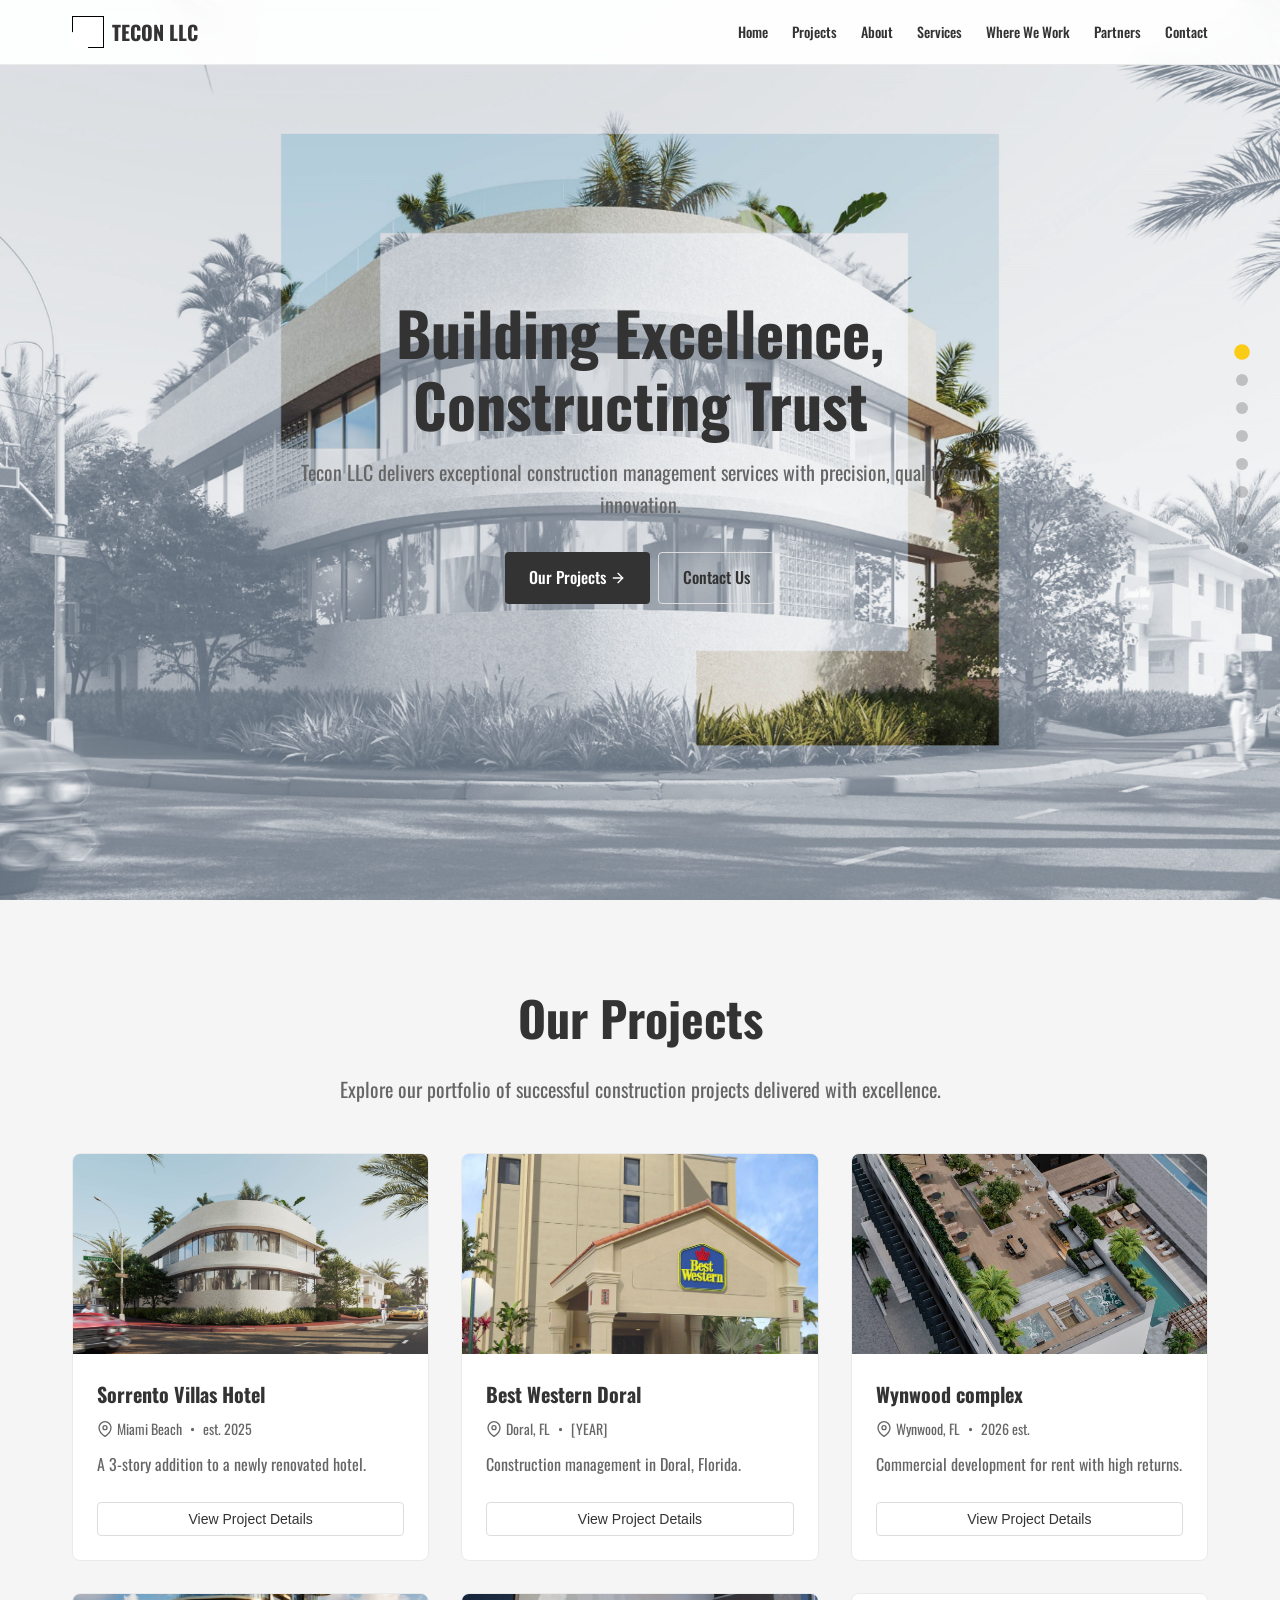
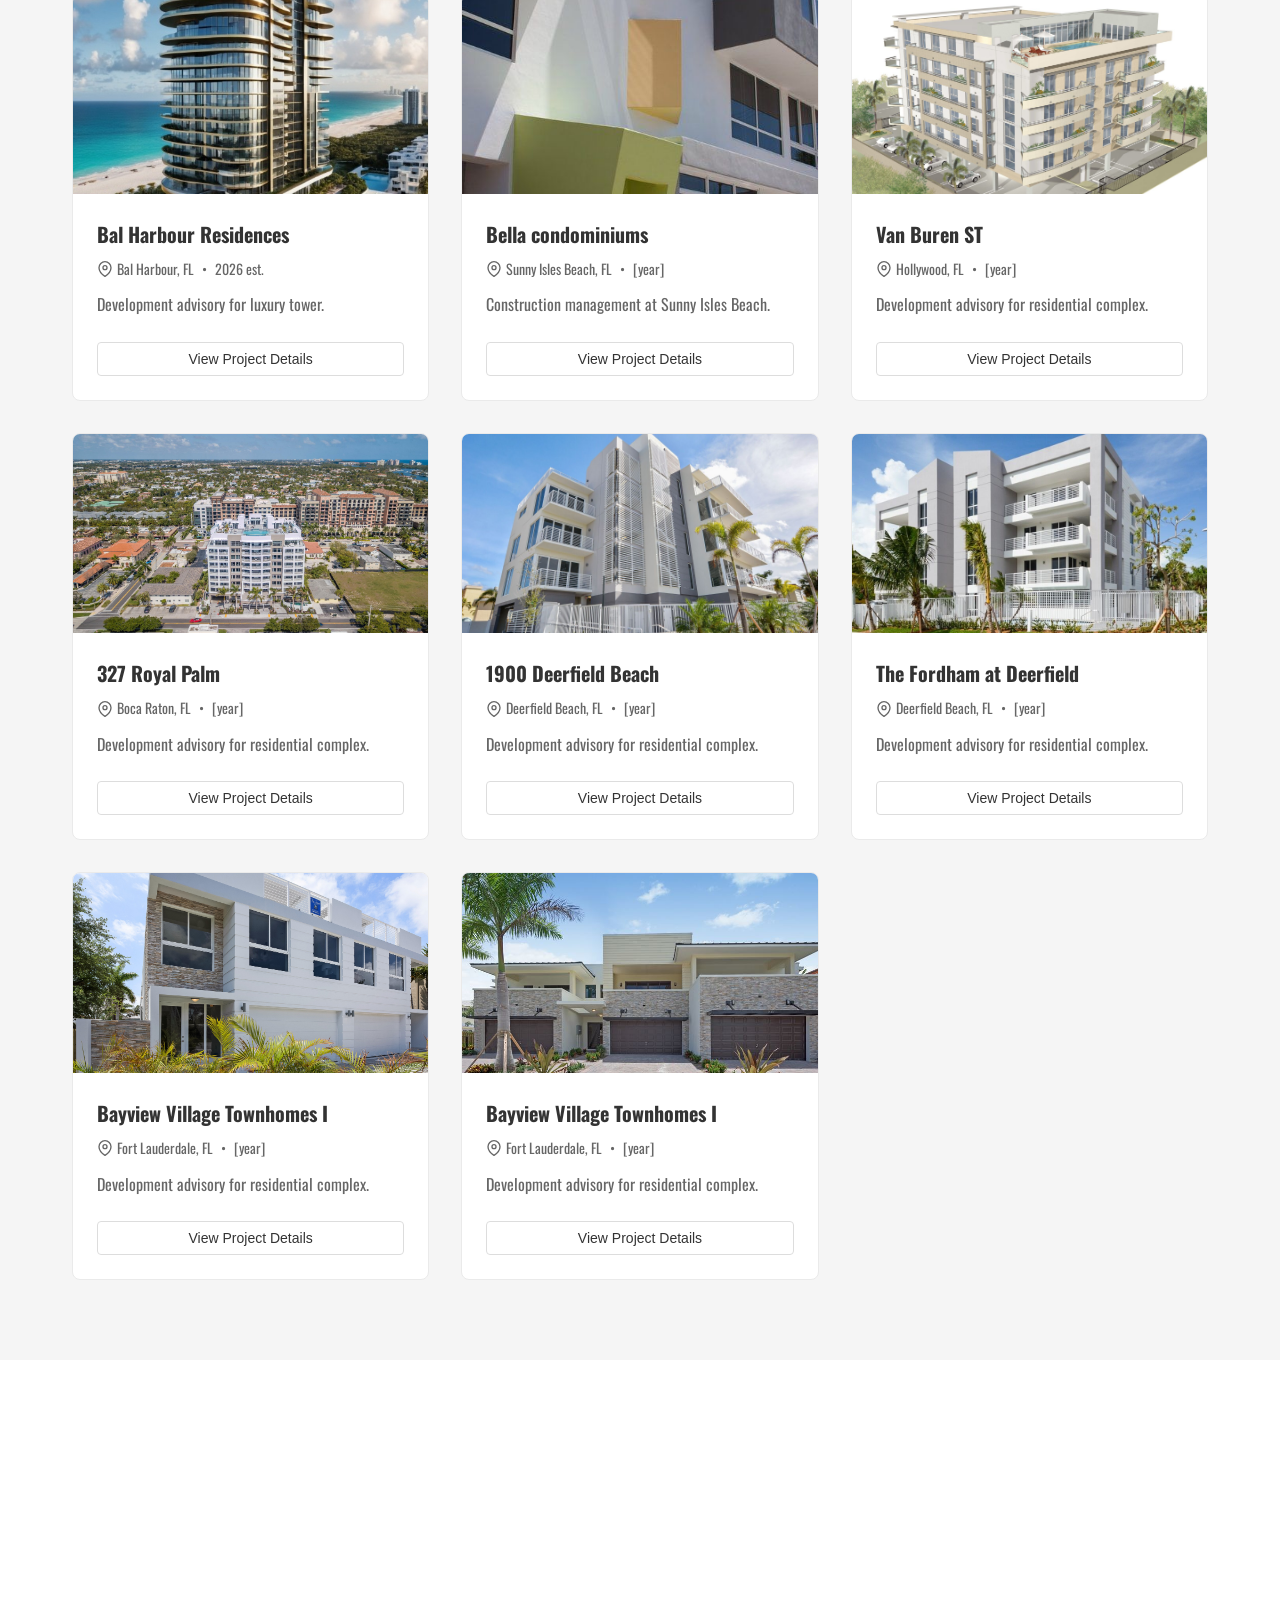
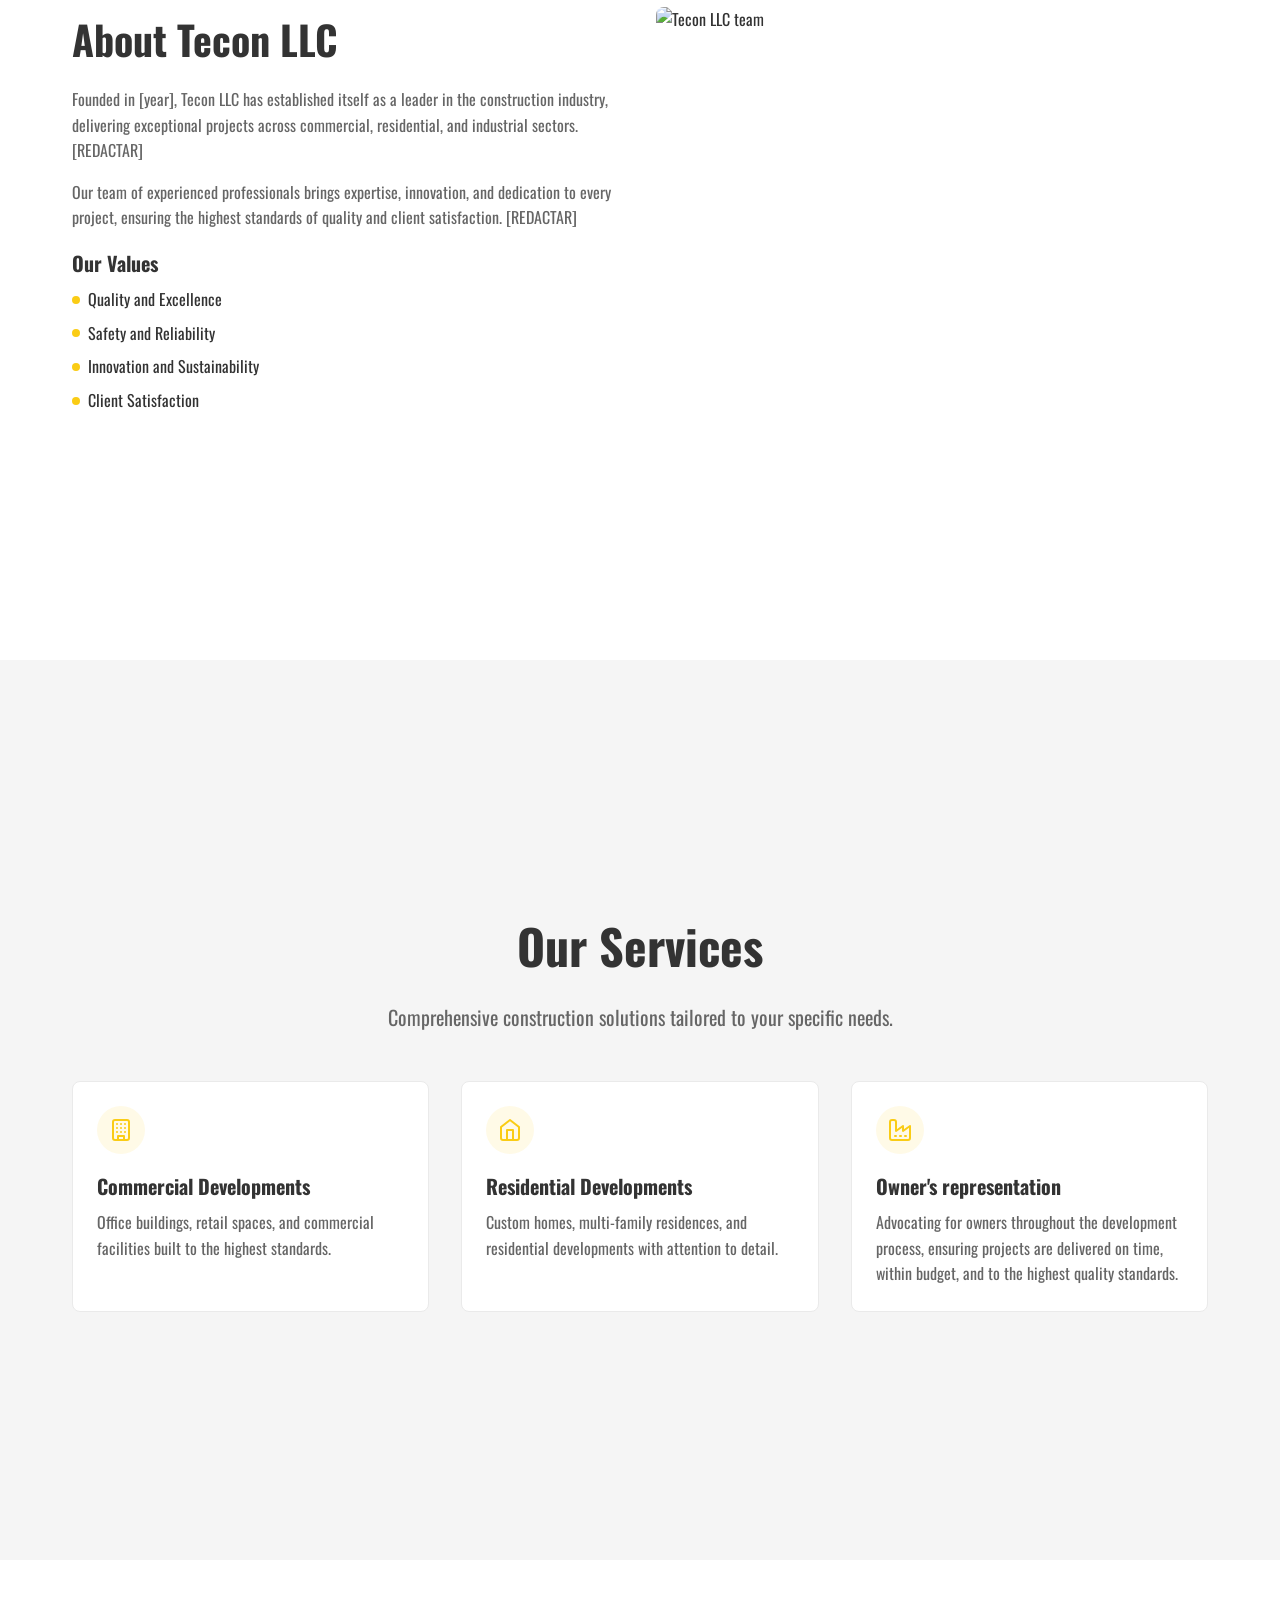
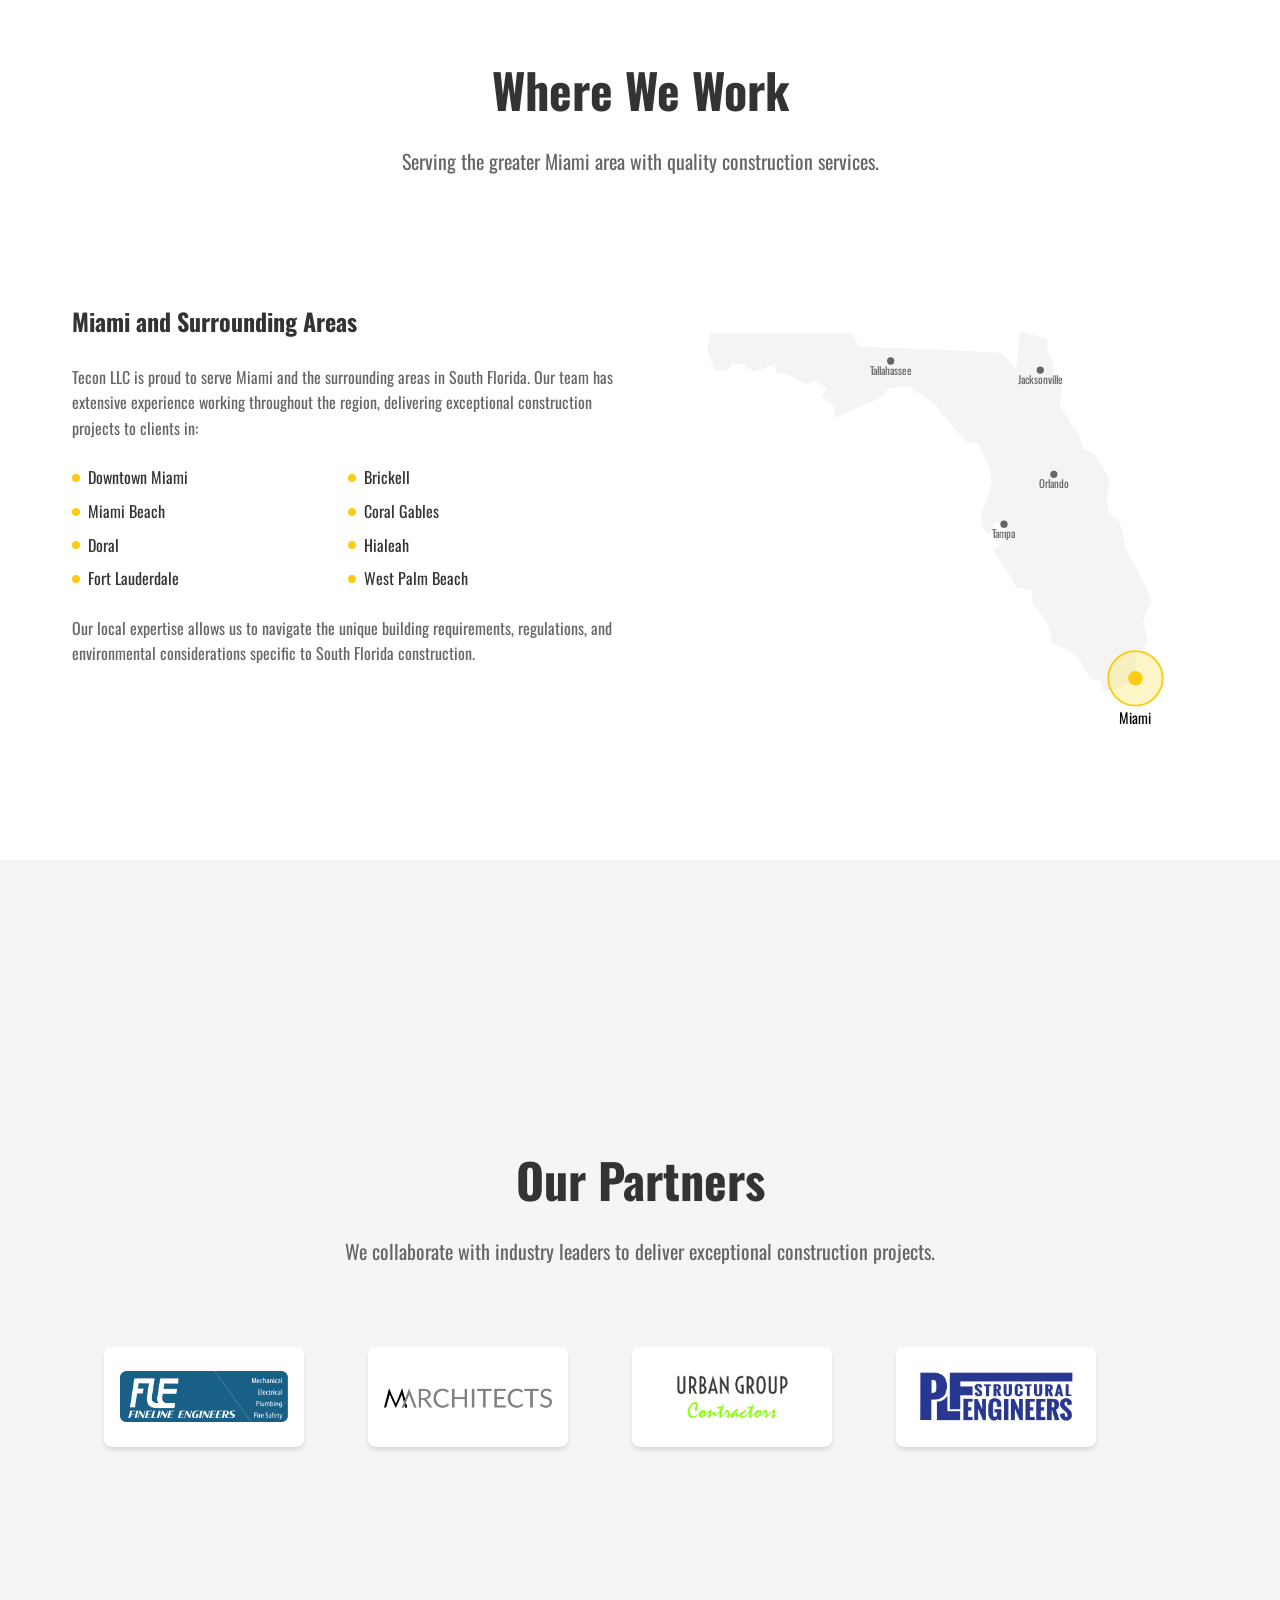
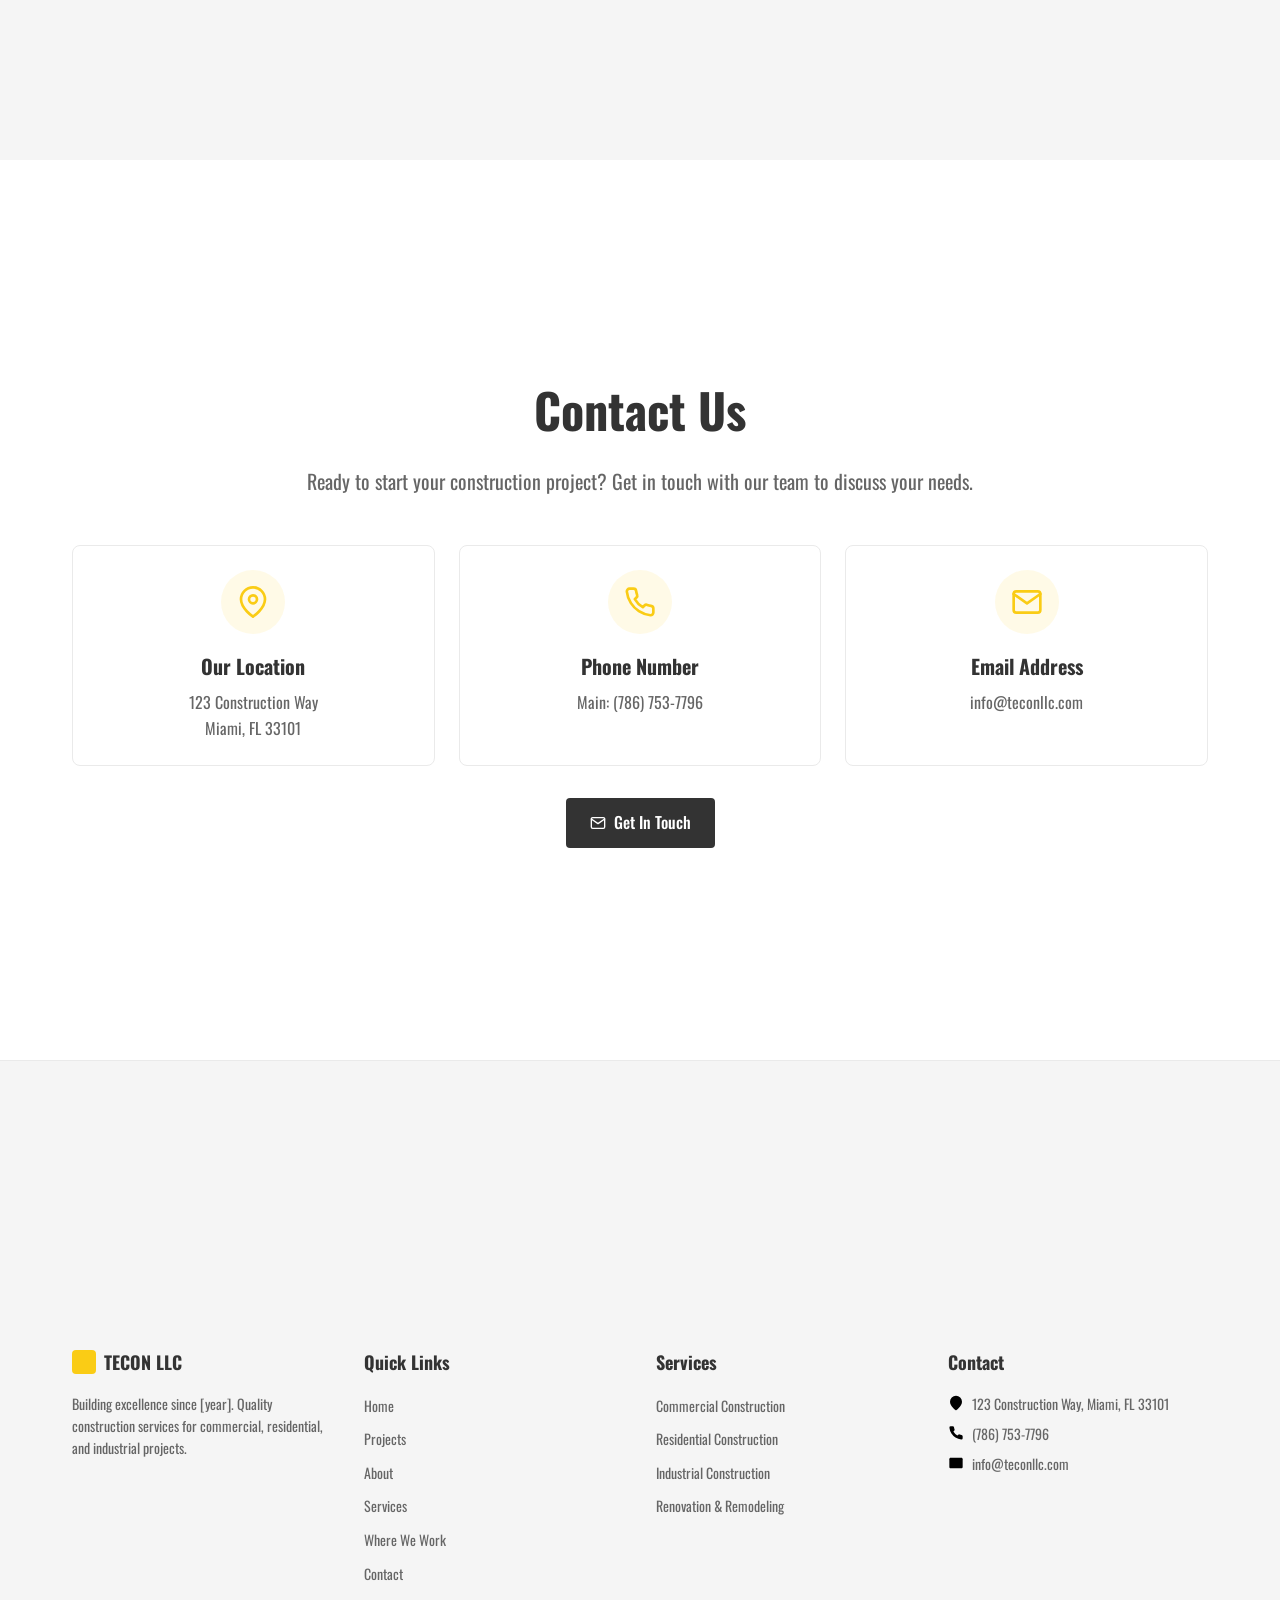
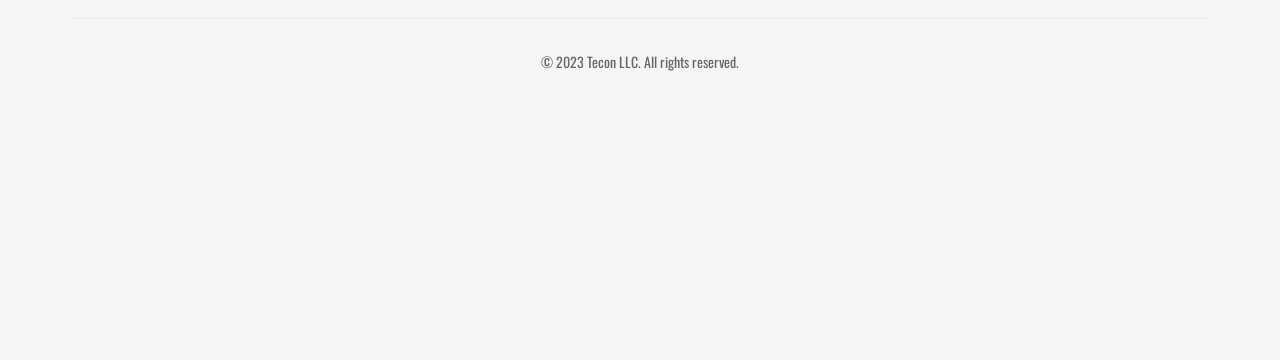
==== index.html @ 1e100690 "Add files via upload" ====
<!DOCTYPE html>
<html lang="en">
<head>
  <meta charset="UTF-8">
  <meta name="viewport" content="width=device-width, initial-scale=1.0">
  <title>Tecon LLC - Construction Services</title>
  <link rel="stylesheet" href="styles.css">
  <link rel="preconnect" href="https://fonts.googleapis.com">
  <link rel="preconnect" href="https://fonts.gstatic.com" crossorigin>
  <link href="https://fonts.googleapis.com/css2?family=Oswald:wght@200..700&display=swap" rel="stylesheet">
</head>
<body>
  <!-- Slideshow Modal -->
  <div id="slideshow-modal" class="modal">
    <div class="modal-content">
      <span class="close-modal">&times;</span>
      <div class="slideshow-container">
        <div class="slideshow-slides">
          <!-- Slides will be inserted here dynamically -->
        </div>
        <button class="slideshow-prev">&#10094;</button>
        <button class="slideshow-next">&#10095;</button>
      </div>
      <div class="slideshow-caption"></div>
      <div class="slideshow-dots">
        <!-- Dots will be inserted here dynamically -->
      </div>
    </div>
  </div>

  <!-- Navigation Dots -->
  <div class="nav-dots">
    <a href="#hero" class="nav-dot active"></a>
    <a href="#projects" class="nav-dot"></a>
    <a href="#about" class="nav-dot"></a>
    <a href="#services" class="nav-dot"></a>
    <a href="#where-we-work" class="nav-dot"></a>
    <a href="#partners" class="nav-dot"></a>
    <a href="#contact" class="nav-dot"></a>
    <a href="#footer" class="nav-dot"></a>
  </div>

  <!-- Header -->
  <header>
    <div class="container">
      <div class="header-content">
        <a href="#" class="logo">
          <div class="logo-square"></div>
          <span class="logo-text">TECON LLC</span>
        </a>
        <nav>
          <a href="#hero">Home</a>
          <a href="#projects">Projects</a>
          <a href="#about">About</a>
          <a href="#services">Services</a>
          <a href="#where-we-work">Where We Work</a>
          <a href="#partners">Partners</a>
          <a href="#contact">Contact</a>
        </nav>
        <button class="button button-primary" style="display: none;">Get a Quote</button>
        <!--<button class="mobile-menu-button">
          <svg class="icon" viewBox="0 0 24 24">
            <line x1="4" x2="20" y1="12" y2="12"></line>
            <line x1="4" x2="20" y1="6" y2="6"></line>
            <line x1="4" x2="20" y1="18" y2="18"></line>
          </svg>
        </button>-->
      </div>
    </div>
  </header>

  <main>
    <!-- Hero Section -->
    <section id="hero" class="hero">
      <div class="hero-bg"></div>
      <div class="container">
        <div class="hero-content">
          <h1>Building Excellence, <br class="hidden-mobile">Constructing Trust</h1>
          <p>Tecon LLC delivers exceptional construction management services with precision, quality, and innovation.</p>
          <div class="hero-buttons">
            <a href="#projects" class="button button-primary button-lg">
              Our Projects
              <svg class="icon icon-sm" viewBox="0 0 24 24" style="margin-left: 0.25rem;">
                <line x1="5" y1="12" x2="19" y2="12"></line>
                <polyline points="12 5 19 12 12 19"></polyline>
              </svg>
            </a>
            <a href="#contact" class="button button-outline button-lg">Contact Us</a>
          </div>
        </div>
      </div>
      <!--<div class="scroll-indicator">
        <span class="scroll-indicator-text">Scroll Down</span>
        <svg class="scroll-indicator-arrow" viewBox="0 0 24 24">
          <line x1="12" y1="5" x2="12" y2="19"></line>
          <polyline points="19 12 12 19 5 12"></polyline>
        </svg>
      </div>-->
    </section>

    <!-- Projects Section -->
    <section id="projects" class="bg-muted">
      <div class="container">
        <h2 class="section-title">Our Projects</h2>
        <p class="section-description">Explore our portfolio of successful construction projects delivered with excellence.</p>
        
        <div class="projects-grid">
          <!-- Project 1 -->
          <div class="project-card" data-project="sorrento">
            <div class="project-image">
              <img src="img/sorrento1.jpg" alt="Sorrento Villas Hotel">
            </div>
            <div class="project-content">
              <h3 class="project-title">Sorrento Villas Hotel</h3>
              <div class="project-meta">
                <svg class="icon icon-sm" viewBox="0 0 24 24">
                  <path d="M21 10c0 7-9 13-9 13s-9-6-9-13a9 9 0 0 1 18 0z"></path>
                  <circle cx="12" cy="10" r="3"></circle>
                </svg>
                <span>Miami Beach</span>
                <span style="margin: 0 0.5rem;">•</span>
                <span>est. 2025</span>
              </div>
              <p class="project-description">A 3-story addition to a newly renovated hotel.</p>
            </div>
            <div class="project-footer">
              <button class="button button-outline view-project" style="width: 100%;">View Project Details</button>
            </div>
          </div>

          <!-- Project 2 -->
          <div class="project-card" data-project="bestwestern">
            <div class="project-image">
              <img src="img/bestwestern1.jpg" alt="Best Western Doral">
            </div>
            <div class="project-content">
              <h3 class="project-title">Best Western Doral</h3>
              <div class="project-meta">
                <svg class="icon icon-sm" viewBox="0 0 24 24">
                  <path d="M21 10c0 7-9 13-9 13s-9-6-9-13a9 9 0 0 1 18 0z"></path>
                  <circle cx="12" cy="10" r="3"></circle>
                </svg>
                <span>Doral, FL</span>
                <span style="margin: 0 0.5rem;">•</span>
                <span>[YEAR]</span>
              </div>
              <p class="project-description">Construction management in Doral, Florida.</p>
            </div>
            <div class="project-footer">
              <button class="button button-outline view-project" style="width: 100%;">View Project Details</button>
            </div>
          </div>

          <!-- Project 3 -->
          <div class="project-card" data-project="wynwood">
            <div class="project-image">
              <img src="img/wynwood1.jpg" alt="Hospital Expansion">
            </div>
            <div class="project-content">
              <h3 class="project-title">Wynwood complex</h3>
              <div class="project-meta">
                <svg class="icon icon-sm" viewBox="0 0 24 24">
                  <path d="M21 10c0 7-9 13-9 13s-9-6-9-13a9 9 0 0 1 18 0z"></path>
                  <circle cx="12" cy="10" r="3"></circle>
                </svg>
                <span>Wynwood, FL</span>
                <span style="margin: 0 0.5rem;">•</span>
                <span>2026 est.</span>
              </div>
              <p class="project-description">Commercial development for rent with high returns.</p>
            </div>
            <div class="project-footer">
              <button class="button button-outline view-project" style="width: 100%;">View Project Details</button>
            </div>
          </div>

          <!-- Project 4 -->
          <div class="project-card" data-project="balharbour">
            <div class="project-image">
              <img src="img/balharbour1.jpg" alt="Bal Harbour">
            </div>
            <div class="project-content">
              <h3 class="project-title">Bal Harbour Residences</h3>
              <div class="project-meta">
                <svg class="icon icon-sm" viewBox="0 0 24 24">
                  <path d="M21 10c0 7-9 13-9 13s-9-6-9-13a9 9 0 0 1 18 0z"></path>
                  <circle cx="12" cy="10" r="3"></circle>
                </svg>
                <span>Bal Harbour, FL</span>
                <span style="margin: 0 0.5rem;">•</span>
                <span>2026 est.</span>
              </div>
              <p class="project-description">Development advisory for luxury tower.</p>
            </div>
            <div class="project-footer">
              <button class="button button-outline view-project" style="width: 100%;">View Project Details</button>
            </div>
          </div>

          <!-- Project 5 -->
          <div class="project-card" data-project="bella">
            <div class="project-image">
              <img src="img/bella1.jpg" alt="Bella condominiums">
            </div>
            <div class="project-content">
              <h3 class="project-title">Bella condominiums</h3>
              <div class="project-meta">
                <svg class="icon icon-sm" viewBox="0 0 24 24">
                  <path d="M21 10c0 7-9 13-9 13s-9-6-9-13a9 9 0 0 1 18 0z"></path>
                  <circle cx="12" cy="10" r="3"></circle>
                </svg>
                <span> Sunny Isles Beach, FL </span>
                <span style="margin: 0 0.5rem;">•</span>
                <span>[year]</span>
              </div>
              <p class="project-description">Construction management at Sunny Isles Beach.</p>
            </div>
            <div class="project-footer">
              <button class="button button-outline view-project" style="width: 100%;">View Project Details</button>
            </div>
          </div>          

          <!-- Project 6 -->
          <div class="project-card" data-project="vanburen">
            <div class="project-image">
              <img src="img/vanburen1.jpg" alt="Van ">
            </div>
            <div class="project-content">
              <h3 class="project-title">Van Buren ST</h3>
              <div class="project-meta">
                <svg class="icon icon-sm" viewBox="0 0 24 24">
                  <path d="M21 10c0 7-9 13-9 13s-9-6-9-13a9 9 0 0 1 18 0z"></path>
                  <circle cx="12" cy="10" r="3"></circle>
                </svg>
                <span>Hollywood, FL</span>
                <span style="margin: 0 0.5rem;">•</span>
                <span>[year]</span>
              </div>
              <p class="project-description">Development advisory for residential complex.</p>
            </div>
            <div class="project-footer">
              <button class="button button-outline view-project" style="width: 100%;">View Project Details</button>
            </div>
          </div>
         
          <!-- Project 7 -->
          <div class="project-card" data-project="royalpalm">
            <div class="project-image">
              <img src="img/royalpalm1.jpg" alt="327 Royal Palm ">
            </div>
            <div class="project-content">
              <h3 class="project-title">327 Royal Palm</h3>
              <div class="project-meta">
                <svg class="icon icon-sm" viewBox="0 0 24 24">
                  <path d="M21 10c0 7-9 13-9 13s-9-6-9-13a9 9 0 0 1 18 0z"></path>
                  <circle cx="12" cy="10" r="3"></circle>
                </svg>
                <span>Boca Raton, FL</span>
                <span style="margin: 0 0.5rem;">•</span>
                <span>[year]</span>
              </div>
              <p class="project-description">Development advisory for residential complex.</p>
            </div>
            <div class="project-footer">
              <button class="button button-outline view-project" style="width: 100%;">View Project Details</button>
            </div>
          </div>

          <!-- Project 8 -->
          <div class="project-card" data-project="deerfield">
            <div class="project-image">
              <img src="img/deerfield1.jpg" alt="Van ">
            </div>
            <div class="project-content">
              <h3 class="project-title">1900 Deerfield Beach</h3>
              <div class="project-meta">
                <svg class="icon icon-sm" viewBox="0 0 24 24">
                  <path d="M21 10c0 7-9 13-9 13s-9-6-9-13a9 9 0 0 1 18 0z"></path>
                  <circle cx="12" cy="10" r="3"></circle>
                </svg>
                <span>Deerfield Beach, FL</span>
                <span style="margin: 0 0.5rem;">•</span>
                <span>[year]</span>
              </div>
              <p class="project-description">Development advisory for residential complex.</p>
            </div>
            <div class="project-footer">
              <button class="button button-outline view-project" style="width: 100%;">View Project Details</button>
            </div>
          </div>

          <!-- Project 9 -->
          <div class="project-card" data-project="fordham">
            <div class="project-image">
              <img src="img/fordham1.jpg" alt="Van ">
            </div>
            <div class="project-content">
              <h3 class="project-title">The Fordham at Deerfield</h3>
              <div class="project-meta">
                <svg class="icon icon-sm" viewBox="0 0 24 24">
                  <path d="M21 10c0 7-9 13-9 13s-9-6-9-13a9 9 0 0 1 18 0z"></path>
                  <circle cx="12" cy="10" r="3"></circle>
                </svg>
                <span>Deerfield Beach, FL</span>
                <span style="margin: 0 0.5rem;">•</span>
                <span>[year]</span>
              </div>
              <p class="project-description">Development advisory for residential complex.</p>
            </div>
            <div class="project-footer">
              <button class="button button-outline view-project" style="width: 100%;">View Project Details</button>
            </div>
          </div>

          <!-- Project 10 -->
          <div class="project-card" data-project="townhousei">
            <div class="project-image">
              <img src="img/townhousei1.jpg" alt="Van ">
            </div>
            <div class="project-content">
              <h3 class="project-title">Bayview Village Townhomes I</h3>
              <div class="project-meta">
                <svg class="icon icon-sm" viewBox="0 0 24 24">
                  <path d="M21 10c0 7-9 13-9 13s-9-6-9-13a9 9 0 0 1 18 0z"></path>
                  <circle cx="12" cy="10" r="3"></circle>
                </svg>
                <span>Fort Lauderdale, FL</span>
                <span style="margin: 0 0.5rem;">•</span>
                <span>[year]</span>
              </div>
              <p class="project-description">Development advisory for residential complex.</p>
            </div>
            <div class="project-footer">
              <button class="button button-outline view-project" style="width: 100%;">View Project Details</button>
            </div>
          </div>

          <!-- Project 11 -->
          <div class="project-card" data-project="townhouseii">
            <div class="project-image">
              <img src="img/townhouseii1.jpg" alt="Van ">
            </div>
            <div class="project-content">
              <h3 class="project-title">Bayview Village Townhomes I</h3>
              <div class="project-meta">
                <svg class="icon icon-sm" viewBox="0 0 24 24">
                  <path d="M21 10c0 7-9 13-9 13s-9-6-9-13a9 9 0 0 1 18 0z"></path>
                  <circle cx="12" cy="10" r="3"></circle>
                </svg>
                <span>Fort Lauderdale, FL</span>
                <span style="margin: 0 0.5rem;">•</span>
                <span>[year]</span>
              </div>
              <p class="project-description">Development advisory for residential complex.</p>
            </div>
            <div class="project-footer">
              <button class="button button-outline view-project" style="width: 100%;">View Project Details</button>
            </div>
          </div>
          <!--projects end-->
        </div>
      </div>
      <!--<div class="scroll-indicator">
        <svg class="scroll-indicator-arrow" viewBox="0 0 24 24">
          <line x1="12" y1="5" x2="12" y2="19"></line>
          <polyline points="19 12 12 19 5 12"></polyline>
        </svg>
      </div>-->
    </section>

    <!-- About Section -->
    <section id="about">
      <div class="container">
        <div class="about-grid">
          <div class="about-content">
            <h2 class="about-title">About Tecon LLC</h2>
            <p class="about-text">
              Founded in [year], Tecon LLC has established itself as a leader in the construction industry, delivering
              exceptional projects across commercial, residential, and industrial sectors. [REDACTAR]
            </p>
            <p class="about-text">
              Our team of experienced professionals brings expertise, innovation, and dedication to every project,
              ensuring the highest standards of quality and client satisfaction. [REDACTAR]
            </p>
            <div>
              <h3 class="values-title">Our Values</h3>
              <ul class="values-list">
                <li class="value-item">
                  <div class="value-dot"></div>
                  <span>Quality and Excellence</span>
                </li>
                <li class="value-item">
                  <div class="value-dot"></div>
                  <span>Safety and Reliability</span>
                </li>
                <li class="value-item">
                  <div class="value-dot"></div>
                  <span>Innovation and Sustainability</span>
                </li>
                <li class="value-item">
                  <div class="value-dot"></div>
                  <span>Client Satisfaction</span>
                </li>
              </ul>
            </div>
            <!--<div>
              <a href="#about" class="button button-outline">Learn More About Us</a>
            </div>-->
          </div>
          <div class="about-image">
            <img src="IMG/logo.svg" alt="Tecon LLC team">
          </div>
        </div>
      </div>
      <!--<div class="scroll-indicator">
        <svg class="scroll-indicator-arrow" viewBox="0 0 24 24">
          <line x1="12" y1="5" x2="12" y2="19"></line>
          <polyline points="19 12 12 19 5 12"></polyline>
        </svg>
      </div>-->
    </section>

    <!-- Services Section -->
    <section id="services" class="bg-muted">
      <div class="container">
        <h2 class="section-title">Our Services</h2>
        <p class="section-description">Comprehensive construction solutions tailored to your specific needs.</p>
        
        <div class="services-grid">
          <!-- Service 1 -->
          <div class="service-card">
            <div class="service-icon">
              <svg class="icon" viewBox="0 0 24 24">
                <rect width="16" height="20" x="4" y="2" rx="2" ry="2"></rect>
                <path d="M9 22v-4h6v4"></path>
                <path d="M8 6h.01"></path>
                <path d="M16 6h.01"></path>
                <path d="M12 6h.01"></path>
                <path d="M12 10h.01"></path>
                <path d="M12 14h.01"></path>
                <path d="M16 10h.01"></path>
                <path d="M16 14h.01"></path>
                <path d="M8 10h.01"></path>
                <path d="M8 14h.01"></path>
              </svg>
            </div>
            <h3 class="service-title">Commercial Developments</h3>
            <p class="service-description">Office buildings, retail spaces, and commercial facilities built to the highest standards.</p>
          </div>

          <!-- Service 2 -->
          <div class="service-card">
            <div class="service-icon">
              <svg class="icon" viewBox="0 0 24 24">
                <path d="m3 9 9-7 9 7v11a2 2 0 0 1-2 2H5a2 2 0 0 1-2-2z"></path>
                <polyline points="9 22 9 12 15 12 15 22"></polyline>
              </svg>
            </div>
            <h3 class="service-title">Residential Developments</h3>
            <p class="service-description">Custom homes, multi-family residences, and residential developments with attention to detail.</p>
          </div>

          <!-- Service 3 -->
          <div class="service-card">
            <div class="service-icon">
              <svg class="icon" viewBox="0 0 24 24">
                <path d="M2 20a2 2 0 0 0 2 2h16a2 2 0 0 0 2-2V8l-7 5V8l-7 5V4a2 2 0 0 0-2-2H4a2 2 0 0 0-2 2Z"></path>
                <path d="M17 18h1"></path>
                <path d="M12 18h1"></path>
                <path d="M7 18h1"></path>
              </svg>
            </div>
            <h3 class="service-title">Owner's representation</h3>
            <p class="service-description">Advocating for owners throughout the development process, ensuring projects are delivered on time, within budget, and to the highest quality standards.</p>
          </div>
        </div>
      </div>
    </section>

    <!-- Where We Work Section -->
    <section id="where-we-work">
      <div class="container">
        <h2 class="section-title">Where We Work</h2>
        <p class="section-description">Serving the greater Miami area with quality construction services.</p>
        
        <div class="where-we-work-grid">
          <div>
            <h3 class="locations-title">Miami and Surrounding Areas</h3>
            <p class="locations-text">
              Tecon LLC is proud to serve Miami and the surrounding areas in South Florida. Our team has extensive
              experience working throughout the region, delivering exceptional construction projects to clients in:
            </p>
            <ul class="locations-grid">
              <li class="location-item">
                <div class="location-dot"></div>
                <span>Downtown Miami</span>
              </li>
              <li class="location-item">
                <div class="location-dot"></div>
                <span>Brickell</span>
              </li>
              <li class="location-item">
                <div class="location-dot"></div>
                <span>Miami Beach</span>
              </li>
              <li class="location-item">
                <div class="location-dot"></div>
                <span>Coral Gables</span>
              </li>
              <li class="location-item">
                <div class="location-dot"></div>
                <span>Doral</span>
              </li>
              <li class="location-item">
                <div class="location-dot"></div>
                <span>Hialeah</span>
              </li>
              <li class="location-item">
                <div class="location-dot"></div>
                <span>Fort Lauderdale</span>
              </li>
              <li class="location-item">
                <div class="location-dot"></div>
                <span>West Palm Beach</span>
              </li>
            </ul>
            <p class="locations-text" style="margin-top: 1.5rem;">
              Our local expertise allows us to navigate the unique building requirements, regulations, and
              environmental considerations specific to South Florida construction.
            </p>
          </div>
          <div class="map-container">
            <svg class="florida-map" viewBox="0 0 400 600" width="600" height="600">
              <!-- Florida outline -->
              <path
                d="M 8540 -9192 c 0 309 -4 533 -9 536 c -5 4 -104 -91 -220 -211 l -210 -217 l -381 18 c -209 9 -568 25 -797 36 c -913 42 -1326 61 -1963 90 c -366 16 -695 32 -732 35 c -79 6 -63 20 -218 -203 c -120 -174 -95 -161 -277 -142 c -54 6 -339 33 -633 60 c -510 48 -1009 95 -1700 160 c -173 16 -508 48 -745 70 c -552 51 -605 57 -609 61 c -2 2 -9 78 -15 169 c -6 91 -16 193 -22 228 c -8 42 -8 66 -1 75 c 5 6 60 120 121 252 c 62 132 116 242 120 245 c 5 3 84 1 175 -4 l 167 -9 l 75 -104 l 76 -103 l 152 0 l 152 0 l 144 85 c 79 47 148 85 152 85 c 5 0 133 -56 284 -125 c 151 -69 282 -125 290 -125 c 11 0 14 22 14 115 c 0 103 2 115 18 115 c 9 0 79 5 154 10 l 138 10 l 275 110 c 151 60 281 110 288 110 c 8 0 62 -28 122 -62 l 108 -62 l 164 84 c 90 47 169 90 175 97 c 7 9 -7 44 -52 129 c -51 96 -60 118 -49 129 c 8 6 96 63 197 124 l 182 113 l 0 143 c 0 89 4 146 10 150 c 12 7 503 -256 918 -493 l 273 -155 l 121 -136 c 66 -75 133 -141 147 -147 c 14 -6 135 -30 267 -54 l 242 -43 l 382 219 l 382 219 l 86 100 c 47 55 263 272 480 483 l 395 383 l 51 -5 c 152 -16 242 -17 253 -4 c 6 7 92 152 192 321 l 181 309 l 56 216 l 57 216 l -38 209 c -31 172 -49 240 -101 390 c -62 176 -64 184 -63 277 c 1 52 4 138 8 190 l 6 95 l 95 123 l 95 122 l 67 -67 l 67 -67 l 3 -105 l 3 -106 l 59 2 c 32 1 82 7 110 13 c 51 10 52 11 114 109 c 34 54 62 105 62 113 c 0 8 -16 87 -35 174 l -35 159 l -94 95 l -95 95 l 46 109 l 45 110 l 153 159 c 143 149 164 175 305 393 c 120 185 157 234 174 234 c 11 0 106 5 210 10 c 131 7 192 14 198 23 c 4 6 8 79 8 162 l 1 150 l 247 276 l 247 277 l 56 128 c 48 110 58 144 68 229 c 7 55 14 119 17 142 l 6 42 l 238 57 l 238 57 l 160 123 l 159 123 l 188 253 c 103 139 189 254 190 256 c 1 1 60 9 131 18 c 190 23 174 5 174 184 c 0 99 3 149 10 145 c 6 -3 7 -17 4 -29 c -4 -16 0 -25 10 -29 c 18 -7 48 1 57 16 c 4 5 111 -25 250 -72 l 244 -81 l 188 -140 c 103 -77 187 -145 187 -152 c 0 -7 -21 -145 -46 -305 l -47 -293 l 60 -77 c 33 -43 103 -135 156 -204 c 53 -70 92 -130 88 -135 c -5 -5 -45 -127 -89 -271 l -81 -261 l 83 -284 c 46 -155 84 -288 86 -293 c 2 -6 -61 -138 -139 -295 c -138 -274 -152 -297 -366 -605 c -122 -176 -238 -344 -258 -374 c -29 -42 -63 -134 -163 -440 c -69 -212 -134 -393 -143 -402 c -9 -9 -81 -58 -161 -109 c -80 -51 -147 -94 -149 -96 c -9 -8 -91 -443 -91 -483 c 0 -25 11 -129 25 -231 c 14 -102 23 -191 20 -198 c -2 -7 -110 -160 -239 -340 l -234 -327 l -169 -69 c -92 -38 -173 -74 -179 -80 c -7 -6 -31 -76 -54 -156 c -24 -80 -46 -152 -51 -160 c -4 -9 -150 -187 -324 -395 l -316 -380 l 6 -205 c 3 -113 8 -237 11 -275 l 5 -70 l -135 -164 c -75 -90 -136 -166 -136 -170 c 0 -3 -12 -87 -27 -186 l -27 -180 l -75 -114 l -75 -113 l -26 -172 l -25 -171 l -360 -66 c -198 -36 -368 -69 -377 -74 c -17 -7 -18 22 -18 523 z"
                transform="scale(0.04) rotate(5, 000, 000) translate(-1000, 12000)"
                stroke="#d4d4d8"
                stroke-width="2"
                fill="#f4f4f5"
              />
                          
              <!-- Miami highlight -->
              <circle
                cx="420"
                cy="500"
                r="30"
                fill="#fde047"
                fill-opacity="0.3"
                stroke="#facc15"
                stroke-width="2"
              />
              
              <!-- Miami dot -->
              <circle
                cx="420"
                cy="500"
                r="8"
                fill="#facc15"
              />
              
              <!-- Miami label -->
              <text x="420" y="550" text-anchor="middle" class="text-sm font-medium fill-current">
                Miami
              </text>
              
              <!-- Other cities -->
              <g>
                <!-- Tampa -->
                <circle cx="275" cy="330" r="4" fill="#666" />
                <text x="275" y="345" text-anchor="middle" font-size="12" fill="#666">
                  Tampa
                </text>
                
                <!-- Orlando -->
                <circle cx="330" cy="275" r="4" fill="#666" />
                <text x="330" y="290" text-anchor="middle" font-size="12" fill="#666">
                  Orlando
                </text>
                
                <!-- Jacksonville -->
                <circle cx="315" cy="160" r="4" fill="#666" />
                <text x="315" y="175" text-anchor="middle" font-size="12" fill="#666">
                  Jacksonville
                </text>
                
                <!-- Tallahassee -->
                <circle cx="150" cy="150" r="4" fill="#666" />
                <text x="150" y="165" text-anchor="middle" font-size="12" fill="#666">
                  Tallahassee
                </text>
              </g>
            </svg>
          </div>
        </div>
      </div>
      <!--<div class="scroll-indicator">
        <svg class="scroll-indicator-arrow" viewBox="0 0 24 24">
          <line x1="12" y1="5" x2="12" y2="19"></line>
          <polyline points="19 12 12 19 5 12"></polyline>
        </svg>
      </div>-->
    </section>

      <!-- PARTNERS SECTION START -->
      <section id="partners" class="bg-muted">
        <div class="container">
          <h2 class="section-title">Our Partners</h2>
          <p class="section-description">We collaborate with industry leaders to deliver exceptional construction projects.</p>
          
          <div class="partners-carousel-container">
            <div class="partners-carousel">
              <!-- Partner logos - these will be duplicated in the JavaScript for continuous scrolling -->
              <div class="partner-logo">
                <img src="img/flengineers.png" alt="Fine Lime Engineers">
              </div>
              <div class="partner-logo">
                <img src="img/marchitects.png" alt="M-Architects">
              </div>
              <div class="partner-logo">
                <img src="img/urban2.png" alt="Urban Group Contractors">
              </div>
              <div class="partner-logo">
                <img src="img/fiallo.png" alt="PLF Estructural Engineers">
              </div>
            </div>
          </div>
        </div>
      </section>
      <!-- PARTNERS SECTION END -->


    <!-- Contact Section -->
    <section id="contact">
      <div class="container">
        <h2 class="section-title">Contact Us</h2>
        <p class="section-description">Ready to start your construction project? Get in touch with our team to discuss your needs.</p>
        
        <div class="contact-grid">
          <!-- Location -->
          <div class="contact-card">
            <div class="contact-icon">
              <svg class="icon icon-lg" viewBox="0 0 24 24">
                <path d="M21 10c0 7-9 13-9 13s-9-6-9-13a9 9 0 0 1 18 0z"></path>
                <circle cx="12" cy="10" r="3"></circle>
              </svg>
            </div>
            <h3 class="contact-title">Our Location</h3>
            <div class="contact-info">
              <p>123 Construction Way</p>
              <p>Miami, FL 33101</p>
            </div>
          </div>

          <!-- Phone -->
          <div class="contact-card">
            <div class="contact-icon">
              <svg class="icon icon-lg" viewBox="0 0 24 24">
                <path d="M22 16.92v3a2 2 0 0 1-2.18 2 19.79 19.79 0 0 1-8.63-3.07 19.5 19.5 0 0 1-6-6 19.79 19.79 0 0 1-3.07-8.67A2 2 0 0 1 4.11 2h3a2 2 0 0 1 2 1.72 12.84 12.84 0 0 0 .7 2.81 2 2 0 0 1-.45 2.11L8.09 9.91a16 16 0 0 0 6 6l1.27-1.27a2 2 0 0 1 2.11-.45 12.84 12.84 0 0 0 2.81.7A2 2 0 0 1 22 16.92z"></path>
              </svg>
            </div>
            <h3 class="contact-title">Phone Number</h3>
            <div class="contact-info">
              <p>Main: (786) 753-7796</p>
              <!--<p>Support: (305) 555-5678</p>-->
            </div>
          </div>

          <!-- Email -->
          <div class="contact-card">
            <div class="contact-icon">
              <svg class="icon icon-lg" viewBox="0 0 24 24">
                <path d="M4 4h16c1.1 0 2 .9 2 2v12c0 1.1-.9 2-2 2H4c-1.1 0-2-.9-2-2V6c0-1.1.9-2 2-2z"></path>
                <polyline points="22,6 12,13 2,6"></polyline>
              </svg>
            </div>
            <h3 class="contact-title">Email Address</h3>
            <div class="contact-info">
              <p>info@teconllc.com</p>
              <!--<p>support@teconllc.com</p>-->
            </div>
          </div>
        </div>

        <div class="contact-button-container">
          <a href="mailto:info@teconllc.com" class="button button-primary button-lg">
            <svg class="icon icon-sm" viewBox="0 0 24 24" style="margin-right: 0.5rem;">
              <path d="M4 4h16c1.1 0 2 .9 2 2v12c0 1.1-.9 2-2 2H4c-1.1 0-2-.9-2-2V6c0-1.1.9-2 2-2z"></path>
              <polyline points="22,6 12,13 2,6"></polyline>
            </svg>
            Get In Touch
          </a>
        </div>
      </div>
    </section>
  </main>



  <!-- Footer -->
  <footer id="footer">
    <div class="container">
      <div class="footer-grid">
        <div>
          <div class="footer-logo">
            <div class="footer-logo-square"></div>
            <span class="footer-logo-text">TECON LLC</span>
          </div>
          <p class="footer-about">
            Building excellence since [year]. Quality construction services for commercial, residential, and
            industrial projects.
          </p>
        </div>
        <div>
          <h3 class="footer-title">Quick Links</h3>
          <ul class="footer-links">
            <li><a href="#hero" class="footer-link">Home</a></li>
            <li><a href="#projects" class="footer-link">Projects</a></li>
            <li><a href="#about" class="footer-link">About</a></li>
            <li><a href="#services" class="footer-link">Services</a></li>
            <li><a href="#where-we-work" class="footer-link">Where We Work</a></li>
            <li><a href="#contact" class="footer-link">Contact</a></li>
          </ul>
        </div>
        <div>
          <h3 class="footer-title">Services</h3>
          <ul class="footer-links">
            <li><a href="#services" class="footer-link">Commercial Construction</a></li>
            <li><a href="#services" class="footer-link">Residential Construction</a></li>
            <li><a href="#services" class="footer-link">Industrial Construction</a></li>
            <li><a href="#services" class="footer-link">Renovation & Remodeling</a></li>
          </ul>
        </div>
        <div>
          <h3 class="footer-title">Contact</h3>
          <div class="footer-contact-item">
            <svg class="footer-contact-icon" viewBox="0 0 24 24">
              <path d="M21 10c0 7-9 13-9 13s-9-6-9-13a9 9 0 0 1 18 0z"></path>
              <circle cx="12" cy="10" r="3"></circle>
            </svg>
            <span>123 Construction Way, Miami, FL 33101</span>
          </div>
          <div class="footer-contact-item">
            <svg class="footer-contact-icon" viewBox="0 0 24 24">
              <path d="M22 16.92v3a2 2 0 0 1-2.18 2 19.79 19.79 0 0 1-8.63-3.07 19.5 19.5 0 0 1-6-6 19.79 19.79 0 0 1-3.07-8.67A2 2 0 0 1 4.11 2h3a2 2 0 0 1 2 1.72 12.84 12.84 0 0 0 .7 2.81 2 2 0 0 1-.45 2.11L8.09 9.91a16 16 0 0 0 6 6l1.27-1.27a2 2 0 0 1 2.11-.45 12.84 12.84 0 0 0 2.81.7A2 2 0 0 1 22 16.92z"></path>
            </svg>
            <span>(786) 753-7796</span>
          </div>
          <div class="footer-contact-item">
            <svg class="footer-contact-icon" viewBox="0 0 24 24">
              <path d="M4 4h16c1.1 0 2 .9 2 2v12c0 1.1-.9 2-2 2H4c-1.1 0-2-.9-2-2V6c0-1.1.9-2 2-2z"></path>
              <polyline points="22,6 12,13 2,6"></polyline>
            </svg>
            <span>info@teconllc.com</span>
          </div>
        </div>
      </div>
      <div class="footer-bottom">
        <p>© 2023 Tecon LLC. All rights reserved.</p>
      </div>
    </div>
  </footer>

  <script>
    // Project data for slideshows - using only the main image for each project
    // This will work even if the additional images don't exist yet
    const projectData = {
      sorrento: {
        title: "Sorrento Villas Hotel",
        location: "Miami Beach",
        description: "A 3-story addition to a newly renovated hotel.",
        images: [
          { src: "img/sorrento1.jpg", caption: "Sorrento Villas Hotel" },
          { src: "img/sorrento2.jpg", caption: "Sorrento Villas Hotel" },
          { src: "img/sorrento3.jpg", caption: "Sorrento Villas Hotel" },
          { src: "img/sorrento4.jpg", caption: "Sorrento Villas Hotel" }
        ]
      },
      naples: {
        title: "Residential Developments",
        location: "Naples, FL",
        description: "Residential units as an investment opportunity.",
        images: [
          { src: "img/naples1.jpg", caption: "Naples Residential Development" }
        ]
      },
      bestwestern: {
        title: "Best Western Doral",
        location: "Doral, FL",
        description: "Construction management.",
        images: [
          { src: "img/bestwestern1.jpg", caption: "Best Western Doral" },
          { src: "img/bestwestern2.jpg", caption: "Best Western Doral" },
          { src: "img/bestwestern3.jpg", caption: "Best Western Doral" }
        ]
      },      
      wynwood: {
        title: "Wynwood Complex",
        location: "Aventura, FL",
        description: "Commercial development for rent with high returns.",
        images: [
          { src: "img/wynwood1.jpg", caption: "Wynwood Complex" },
          { src: "img/wynwood2.jpg", caption: "Wynwood Complex" },
          { src: "img/wynwood3.jpg", caption: "Wynwood Complex" }
        ]
      },
      balharbour: {
        title: "Bal Harbour Development",
        location: "Bal Harbour, FL",
        description: "Development Advisor.",
        images: [
          { src: "img/balharbour1.jpg", caption: "Bal Harbour Development" },
          { src: "img/balharbour2.jpg", caption: "Bal Harbour Development" },
          { src: "img/balharbour3.jpg", caption: "Bal Harbour Development" }
        ]
      },
      bella: {
        title: "Bella condo",
        location: "Sunny Isles Beach, FL",
        description: "Construction management.",
        images: [
          { src: "img/bella1.jpg", caption: "Bal Harbour Development" },
          { src: "img/bella2.jpg", caption: "Bal Harbour Development" },
          { src: "img/bella3.jpg", caption: "Bal Harbour Development" }
        ]
      }, 
      vanburen: {
        title: "Bal Harbour Development",
        location: "Bal Harbour, FL",
        description: "Development Advisor.",
        images: [
          { src: "img/vanburen1.jpg", caption: "Bal Harbour Development" },
          { src: "img/vanburen2.jpg", caption: "Bal Harbour Development" }
        ]
      },  
      royalpalm: {
        title: "327 Royal Palm",
        location: "Boca Raton, FL",
        description: "Development Advisor.",
        images: [
          { src: "img/royalpalm1.jpg", caption: "327 Royal Palm" },
          { src: "img/royalpalm2.jpg", caption: "327 Royal Palm" },
          { src: "img/royalpalm3.jpg", caption: "327 Royal Palm" },
          { src: "img/royalpalm4.jpg", caption: "327 Royal Palm" },
          { src: "img/royalpalm5.jpg", caption: "327 Royal Palm" },
          { src: "img/royalpalm6.jpg", caption: "327 Royal Palm" },
          { src: "img/royalpalm7.jpg", caption: "327 Royal Palm" },
          { src: "img/royalpalm8.jpg", caption: "327 Royal Palm" },
          { src: "img/royalpalm9.jpg", caption: "327 Royal Palm" },
          { src: "img/royalpalm10.jpg", caption: "327 Royal Palm" },
          { src: "img/royalpalm11.jpg", caption: "327 Royal Palm" }
        ]
      },
      deerfield: {
        title: "1900 Deerfield Beach",
        location: "Deerfield Beach, FL",
        description: "Development Advisor.",
        images: [
          { src: "img/deerfield1.jpg", caption: "1900 Deerfield Beach" },
          { src: "img/deerfield2.jpg", caption: "1900 Deerfield Beach" },
          { src: "img/deerfield3.jpg", caption: "1900 Deerfield Beach" }
        ]
      },
      fordham: {
        title: "The Fordham at Deerfield",
        location: "Deerfield Beach, FL",
        description: "Development Advisor.",
        images: [
          { src: "img/fordham1.jpg", caption: "The Fordham at Deerfield" },
          { src: "img/fordham2.jpg", caption: "The Fordham at Deerfield" },
          { src: "img/fordham3.jpg", caption: "The Fordham at Deerfield" },
          { src: "img/fordham4.jpg", caption: "The Fordham at Deerfield" },
          { src: "img/fordham5.jpg", caption: "The Fordham at Deerfield" },
          { src: "img/fordham6.jpg", caption: "The Fordham at Deerfield" }
        ]
      },
      townhousei: {
        title: "Bayview Village Townhomes I",
        location: "Fort Lauderdale, FL",
        description: "Development Advisor.",
        images: [
          { src: "img/townhousei1.jpg", caption: "Bayview Village Townhomes I" },
          { src: "img/townhousei2.jpg", caption: "Bayview Village Townhomes I" },
          { src: "img/townhousei3.jpg", caption: "Bayview Village Townhomes I" },
          { src: "img/townhousei4.jpg", caption: "Bayview Village Townhomes I" },
          { src: "img/townhousei5.jpg", caption: "Bayview Village Townhomes I" },
          { src: "img/townhousei6.jpg", caption: "Bayview Village Townhomes I" },
          { src: "img/townhousei7.jpg", caption: "Bayview Village Townhomes I" }
        ]
      },
      townhouseii: {
        title: "Bayview Village Townhomes I",
        location: "Fort Lauderdale, FL",
        description: "Development Advisor.",
        images: [
          { src: "img/townhouseii1.jpg", caption: "Bayview Village Townhomes I" },
          { src: "img/townhouseii2.jpg", caption: "Bayview Village Townhomes I" },
          { src: "img/townhouseii3.jpg", caption: "Bayview Village Townhomes I" },
          { src: "img/townhouseii4.jpg", caption: "Bayview Village Townhomes I" },
          { src: "img/townhouseii5.jpg", caption: "Bayview Village Townhomes I" },
          { src: "img/townhouseii6.jpg", caption: "Bayview Village Townhomes I" },
          { src: "img/townhouseii7.jpg", caption: "Bayview Village Townhomes I" },
          { src: "img/townhouseii8.jpg", caption: "Bayview Village Townhomes I" }
        ]
      },
    };

    // Debug function to help troubleshoot
    function debug(message) {
      console.log("DEBUG: " + message);
    }

    // Slideshow functionality
    let currentSlideIndex = 0;
    let currentProject = null;
    
    const modal = document.getElementById('slideshow-modal');
    const slidesContainer = document.querySelector('.slideshow-slides');
    const captionElement = document.querySelector('.slideshow-caption');
    const dotsContainer = document.querySelector('.slideshow-dots');
    const closeButton = document.querySelector('.close-modal');
    const prevButton = document.querySelector('.slideshow-prev');
    const nextButton = document.querySelector('.slideshow-next');
    
    debug("DOM elements initialized");
    
    // Open modal and initialize slideshow
    function openSlideshow(projectId) {
      debug("Opening slideshow for project: " + projectId);
      
      if (!projectData[projectId]) {
        debug("Project data not found for: " + projectId);
        return;
      }
      
      currentProject = projectData[projectId];
      currentSlideIndex = 0;
      
      // Clear previous slides and dots
      slidesContainer.innerHTML = '';
      dotsContainer.innerHTML = '';
      
      debug("Creating slides for project: " + projectId);
      
      // Create slides and dots
      currentProject.images.forEach((image, index) => {
        // Create slide
        const slide = document.createElement('div');
        slide.className = 'slideshow-slide';
        slide.style.display = index === 0 ? 'block' : 'none';
        
        const img = document.createElement('img');
        img.src = image.src;
        img.alt = image.caption;
        
        // Add error handling for images
        img.onerror = function() {
          debug("Image failed to load: " + image.src);
          this.src = "https://placehold.co/600x400?text=Image+Not+Found";
        };
        
        slide.appendChild(img);
        slidesContainer.appendChild(slide);
        
        // Create dot
        const dot = document.createElement('span');
        dot.className = 'slideshow-dot';
        if (index === 0) dot.classList.add('active');
        dot.addEventListener('click', () => showSlide(index));
        dotsContainer.appendChild(dot);
      });
      
      // Set caption for first slide
      captionElement.textContent = currentProject.images[0].caption;
      
      // Show modal
      modal.style.display = 'flex';
      debug("Modal displayed");
      
      // Prevent body scrolling when modal is open
      document.body.style.overflow = 'hidden';
    }
    
    // Show specific slide
    function showSlide(index) {
      const slides = document.querySelectorAll('.slideshow-slide');
      const dots = document.querySelectorAll('.slideshow-dot');
      
      if (slides.length === 0) {
        debug("No slides found");
        return;
      }
      
      // Hide all slides
      slides.forEach(slide => slide.style.display = 'none');
      
      // Remove active class from all dots
      dots.forEach(dot => dot.classList.remove('active'));
      
      // Show current slide and activate current dot
      slides[index].style.display = 'block';
      if (dots[index]) dots[index].classList.add('active');
      
      // Update caption
      captionElement.textContent = currentProject.images[index].caption;
      
      // Update current index
      currentSlideIndex = index;
    }
    
    // Next slide
    function nextSlide() {
      const slides = document.querySelectorAll('.slideshow-slide');
      if (slides.length <= 1) return;
      
      const newIndex = (currentSlideIndex + 1) % slides.length;
      showSlide(newIndex);
    }
    
    // Previous slide
    function prevSlide() {
      const slides = document.querySelectorAll('.slideshow-slide');
      if (slides.length <= 1) return;
      
      const newIndex = (currentSlideIndex - 1 + slides.length) % slides.length;
      showSlide(newIndex);
    }
    
    // Close modal
    function closeModal() {
      modal.style.display = 'none';
      document.body.style.overflow = 'auto';
      debug("Modal closed");
    }
    
    // Event listeners
    if (closeButton) {
      closeButton.addEventListener('click', closeModal);
      debug("Close button event listener added");
    }
    
    if (prevButton) {
      prevButton.addEventListener('click', prevSlide);
      debug("Prev button event listener added");
    }
    
    if (nextButton) {
      nextButton.addEventListener('click', nextSlide);
      debug("Next button event listener added");
    }
    
    // Close modal when clicking outside of content
    modal.addEventListener('click', (e) => {
      if (e.target === modal) closeModal();
    });
    
    // Keyboard navigation
    document.addEventListener('keydown', (e) => {
      if (modal.style.display === 'flex') {
        if (e.key === 'ArrowLeft') prevSlide();
        if (e.key === 'ArrowRight') nextSlide();
        if (e.key === 'Escape') closeModal();
      }
    });
    
    debug("Setting up project card click handlers");
    
    // Add click event to project cards
    document.querySelectorAll('.project-card').forEach(card => {
      card.addEventListener('click', (e) => {
        // Don't trigger if clicking on the button
        if (e.target.closest('.view-project')) return;
        
        const projectId = card.getAttribute('data-project');
        debug("Project card clicked: " + projectId);
        openSlideshow(projectId);
      });
    });
    
    // Add click event to view project buttons
    document.querySelectorAll('.view-project').forEach(button => {
      button.addEventListener('click', (e) => {
        e.stopPropagation(); // Prevent triggering the card click event
        const projectId = e.target.closest('.project-card').getAttribute('data-project');
        debug("View project button clicked: " + projectId);
        openSlideshow(projectId);
      });
    });

    // Smooth scrolling for anchor links
    document.querySelectorAll('a[href^="#"]').forEach(anchor => {
      anchor.addEventListener('click', function (e) {
        e.preventDefault();
        
        const targetId = this.getAttribute('href');
        if (targetId === '#') return;
        
        const targetElement = document.querySelector(targetId);
        if (targetElement) {
          targetElement.scrollIntoView({
            behavior: 'smooth'
          });
        }
      });
    });

    // Update active nav dot based on scroll position
    const sections = document.querySelectorAll('section, footer');
    const navDots = document.querySelectorAll('.nav-dot');
    
    function updateActiveSection() {
      let currentSectionIndex = 0;
      
      sections.forEach((section, index) => {
        const sectionTop = section.offsetTop;
        const sectionHeight = section.offsetHeight;
        const scrollPosition = window.scrollY;
        
        if (scrollPosition >= sectionTop - window.innerHeight / 2) {
          currentSectionIndex = index;
        }
      });
      
      navDots.forEach((dot, index) => {
        if (index === currentSectionIndex) {
          dot.classList.add('active');
        } else {
          dot.classList.remove('active');
        }
      });
    }
    
    window.addEventListener('scroll', updateActiveSection);
    updateActiveSection();
    
    // Log when the script has fully loaded
    debug("Script fully loaded");
  </script>
</body>
</html>
---- styles.css ----
/* Reset and base styles */
* {
  margin: 0;
  padding: 0;
  box-sizing: border-box;
  scroll-behavior: smooth;
}

body {
  font-family: 'Oswald', sans-serif;
  color: #333;
  line-height: 1.6;
  overflow-x: hidden;
  scroll-snap-type: y mandatory;
  height: 100vh;
  overflow-y: scroll;
}

a {
  text-decoration: none;
  color: inherit;
}

img {
  max-width: 100%;
  height: auto;
}

/* Container */
.container {
  width: 100%;
  max-width: 1200px;
  margin: 0 auto;
  padding: 0 2rem;
}

/* Header */
header {
  position: fixed;
  top: 0;
  left: 0;
  right: 0;
  z-index: 50;
  background-color: rgba(255, 255, 255, 0.95);
  backdrop-filter: blur(10px);
  border-bottom: 1px solid #eaeaea;
}

.header-content {
  display: flex;
  align-items: center;
  justify-content: space-between;
  height: 4rem;
}

.logo {
  display: flex;
  align-items: center;
  gap: 0.5rem;
}

.logo-square {
  width: 2rem;
  height: 2rem;
  /**background-color: #facc15;
  border-radius: 0.25rem;**/
  background: url('img/logoblack.png') center/cover no-repeat, #fff;
}

.logo-text {
  font-size: 1.25rem;
  font-weight: 700;
}

nav {
  display: none;
}

@media (min-width: 768px) {
  nav {
    display: flex;
    gap: 1.5rem;
  }
}

nav a {
  font-size: 0.875rem;
  font-weight: 500;
  transition: color 0.2s;
}

nav a:hover {
  color: #facc15;
}

.button {
  display: inline-flex;
  align-items: center;
  justify-content: center;
  padding: 0.5rem 1rem;
  font-size: 0.875rem;
  font-weight: 500;
  border-radius: 0.25rem;
  cursor: pointer;
  transition: all 0.2s;
}

.button-primary {
  background-color: #333;
  color: white;
  border: none;
}

.button-primary:hover {
  background-color: #555;
}

.button-outline {
  background-color: transparent;
  color: #333;
  border: 1px solid #ddd;
}

.button-outline:hover {
  background-color: #f5f5f5;
}

.button-lg {
  padding: 0.75rem 1.5rem;
  font-size: 1rem;
}

.mobile-menu-button {
  display: block;
}

/**@media (min-width: 768px) {
  .mobile-menu-button {
    display: none;
  }
}**/

/* Full-height sections with snap scrolling */
section {
  min-height: 100vh;
  scroll-snap-align: start;
  display: flex;
  flex-direction: column;
  justify-content: center;
  padding: 5rem 0;
  position: relative;
}

/* Hero Section */
.hero {
  position: relative;
  overflow: hidden;
  display: flex;
  align-items: center;
  justify-content: center;
  text-align: center;
}

.hero-bg {
  position: absolute;
  top: 0;
  left: 0;
  width: 100%;
  height: 100%;
  /**background-color: #f5f5f5;
  opacity: 0.3;**/
  z-index: -1;
  background: url('img/hero-bg.jpg') center/cover no-repeat, #f5f5f5;
  animation: zoomBg 20s infinite alternate;
}

@keyframes zoomBg {
  0% {
    transform: scale(1);
  }
  100% {
    transform: scale(1.1);
  }
}

.hero-content {
  position: relative;
  z-index: 1;
  max-width: 700px;
  margin: 0 auto;
  display: flex;
  flex-direction: column;
  align-items: center;
  gap: 1rem;
}

.hero h1 {
  font-size: 2.5rem;
  font-weight: 700;
  line-height: 1.2;
}

@media (min-width: 640px) {
  .hero h1 {
    font-size: 3rem;
  }
}

@media (min-width: 768px) {
  .hero h1 {
    font-size: 3.75rem;
  }
}

.hero p {
  color: #666;
  max-width: 700px;
}

@media (min-width: 768px) {
  .hero p {
    font-size: 1.25rem;
  }
}

.hero-buttons {
  display: flex;
  flex-direction: column;
  gap: 0.5rem;
  margin-top: 1rem;
}

@media (min-width: 400px) {
  .hero-buttons {
    flex-direction: row;
  }
}

.hero-gradient {
  position: absolute;
  bottom: 0;
  left: 0;
  right: 0;
  height: 6rem;
  background: linear-gradient(to top, white, transparent);
}

/* Section Styles */
.section-title {
  font-size: 2rem;
  font-weight: 700;
  margin-bottom: 1rem;
  text-align: center;
}

@media (min-width: 640px) {
  .section-title {
    font-size: 2.5rem;
  }
}

@media (min-width: 768px) {
  .section-title {
    font-size: 3rem;
  }
}

.section-description {
  color: #666;
  text-align: center;
  max-width: 700px;
  margin: 0 auto 3rem;
}

@media (min-width: 768px) {
  .section-description {
    font-size: 1.25rem;
  }
}

.bg-muted {
  background-color: #f5f5f5;
}

/* Projects Section */
.projects-grid {
  display: grid;
  gap: 2rem;
}

@media (min-width: 640px) {
  .projects-grid {
    grid-template-columns: repeat(2, 1fr);
  }
}

@media (min-width: 1024px) {
  .projects-grid {
    grid-template-columns: repeat(3, 1fr);
  }
}

.project-card {
  border: 1px solid #eaeaea;
  border-radius: 0.5rem;
  overflow: hidden;
  background-color: white;
  transition: all 0.3s;
  cursor: pointer;
}

.project-card:hover {
  box-shadow: 0 10px 15px -3px rgba(0, 0, 0, 0.1), 0 4px 6px -2px rgba(0, 0, 0, 0.05);
  transform: translateY(-5px);
}

.project-image {
  position: relative;
  aspect-ratio: 16 / 9;
  overflow: hidden;
}

.project-image img {
  width: 100%;
  height: 100%;
  object-fit: cover;
  transition: transform 0.3s;
}

.project-card:hover .project-image img {
  transform: scale(1.05);
}

.project-content {
  padding: 1.5rem;
}

.project-title {
  font-size: 1.25rem;
  font-weight: 700;
  margin-bottom: 0.5rem;
}

.project-meta {
  display: flex;
  align-items: center;
  font-size: 0.875rem;
  color: #666;
  margin-bottom: 0.75rem;
}

.project-meta svg {
  margin-right: 0.25rem;
}

.project-description {
  color: #666;
}

.project-footer {
  padding: 0 1.5rem 1.5rem;
}

/* About Section */
.about-grid {
  display: grid;
  gap: 3rem;
}

@media (min-width: 1024px) {
  .about-grid {
    grid-template-columns: repeat(2, 1fr);
    gap: 2rem;
  }
}

.about-content {
  display: flex;
  flex-direction: column;
  gap: 1rem;
}

.about-title {
  font-size: 2rem;
  font-weight: 700;
  text-align: left;
}

@media (min-width: 640px) {
  .about-title {
    font-size: 2.5rem;
  }
}

.about-text {
  color: #666;
}

.values-title {
  font-size: 1.25rem;
  font-weight: 700;
  margin-bottom: 0.5rem;
}

.values-list {
  display: grid;
  gap: 0.5rem;
  list-style: none;
}

.value-item {
  display: flex;
  align-items: center;
  gap: 0.5rem;
}

.value-dot {
  width: 0.5rem;
  height: 0.5rem;
  background-color: #facc15;
  border-radius: 50%;
}

.about-image {
  position: relative;
  aspect-ratio: 16 / 9;
  border-radius: 0.5rem;
  overflow: hidden;
}

.about-image img {
  width: 100%;
  height: 100%;
  object-fit: cover;
}

/* Services Section */
.services-grid {
  display: grid;
  gap: 2rem;
}

@media (min-width: 640px) {
  .services-grid {
    grid-template-columns: repeat(2, 1fr);
  }
}

@media (min-width: 1024px) {
  .services-grid {
    grid-template-columns: repeat(3, 1fr);
  }
}

.service-card {
  border: 1px solid #eaeaea;
  border-radius: 0.5rem;
  padding: 1.5rem;
  background-color: white;
  transition: all 0.3s;
}

.service-card:hover {
  box-shadow: 0 10px 15px -3px rgba(0, 0, 0, 0.1), 0 4px 6px -2px rgba(0, 0, 0, 0.05);
  transform: translateY(-5px);
}

.service-icon {
  display: inline-flex;
  align-items: center;
  justify-content: center;
  width: 3rem;
  height: 3rem;
  border-radius: 9999px;
  background-color: rgba(250, 204, 21, 0.1);
  margin-bottom: 1rem;
}

.service-icon svg {
  width: 1.5rem;
  height: 1.5rem;
  color: #facc15;
}

.service-title {
  font-size: 1.25rem;
  font-weight: 700;
  margin-bottom: 0.5rem;
}

.service-description {
  color: #666;
}

/* Where We Work Section */
.where-we-work-grid {
  display: grid;
  gap: 3rem;
  align-items: center;
}

@media (min-width: 1024px) {
  .where-we-work-grid {
    grid-template-columns: repeat(2, 1fr);
  }
}

.locations-title {
  font-size: 1.5rem;
  font-weight: 700;
  margin-bottom: 1.5rem;
}

.locations-text {
  color: #666;
  margin-bottom: 1.5rem;
}

.locations-grid {
  display: grid;
  gap: 0.5rem;
}

@media (min-width: 640px) {
  .locations-grid {
    grid-template-columns: repeat(2, 1fr);
  }
}

.location-item {
  display: flex;
  align-items: center;
  gap: 0.5rem;
}

.location-dot {
  width: 0.5rem;
  height: 0.5rem;
  background-color: #facc15;
  border-radius: 50%;
}

.map-container {
  display: flex;
  justify-content: center;
}

.florida-map {
  max-width: 100%;
  height: auto;
}

/* Contact Section */
.contact-grid {
  display: grid;
  gap: 1.5rem;
}

@media (min-width: 768px) {
  .contact-grid {
    grid-template-columns: repeat(2, 1fr);
  }
}

@media (min-width: 1024px) {
  .contact-grid {
    grid-template-columns: repeat(3, 1fr);
  }
}

.contact-card {
  display: flex;
  flex-direction: column;
  align-items: center;
  text-align: center;
  padding: 1.5rem;
  border: 1px solid #eaeaea;
  border-radius: 0.5rem;
  background-color: white;
  transition: all 0.3s;
}

.contact-card:hover {
  box-shadow: 0 10px 15px -3px rgba(0, 0, 0, 0.1), 0 4px 6px -2px rgba(0, 0, 0, 0.05);
  transform: translateY(-5px);
}

@media (min-width: 768px) and (max-width: 1023px) {
  .contact-card:last-child {
    grid-column: span 2;
  }
}

.contact-icon {
  display: inline-flex;
  align-items: center;
  justify-content: center;
  width: 4rem;
  height: 4rem;
  border-radius: 9999px;
  background-color: rgba(250, 204, 21, 0.1);
  margin-bottom: 1rem;
}

.contact-icon svg {
  width: 2rem;
  height: 2rem;
  color: #facc15;
}

.contact-title {
  font-size: 1.25rem;
  font-weight: 700;
  margin-bottom: 0.5rem;
}

.contact-info {
  color: #666;
}

.contact-button-container {
  display: flex;
  justify-content: center;
  margin-top: 2rem;
}

/* Footer */
footer {
  background-color: #f5f5f5;
  border-top: 1px solid #eaeaea;
  padding: 2rem 0;
  scroll-snap-align: start;
  min-height: 100vh;
  display: flex;
  flex-direction: column;
  justify-content: center;
}

@media (min-width: 768px) {
  footer {
    padding: 3rem 0;
  }
}

.footer-grid {
  display: grid;
  gap: 2rem;
}

@media (min-width: 640px) {
  .footer-grid {
    grid-template-columns: repeat(2, 1fr);
  }
}

@media (min-width: 768px) {
  .footer-grid {
    grid-template-columns: repeat(4, 1fr);
  }
}

.footer-logo {
  display: flex;
  align-items: center;
  gap: 0.5rem;
  margin-bottom: 1rem;
}

.footer-logo-square {
  width: 1.5rem;
  height: 1.5rem;
  background-color: #facc15;
  border-radius: 0.25rem;
}

.footer-logo-text {
  font-size: 1.125rem;
  font-weight: 700;
}

.footer-about {
  font-size: 0.875rem;
  color: #666;
}

.footer-title {
  font-size: 1.125rem;
  font-weight: 700;
  margin-bottom: 1rem;
}

.footer-links {
  list-style: none;
  display: flex;
  flex-direction: column;
  gap: 0.5rem;
}

.footer-link {
  font-size: 0.875rem;
  color: #666;
  transition: color 0.2s;
}

.footer-link:hover {
  color: #333;
}

.footer-contact-item {
  display: flex;
  align-items: flex-start;
  gap: 0.5rem;
  font-size: 0.875rem;
  color: #666;
  margin-bottom: 0.5rem;
}

.footer-contact-icon {
  margin-top: 0.125rem;
  width: 1rem;
  height: 1rem;
  color: #666;
}

.footer-bottom {
  margin-top: 2rem;
  padding-top: 2rem;
  border-top: 1px solid #eaeaea;
  text-align: center;
  font-size: 0.875rem;
  color: #666;
}

/* SVG Icons */
.icon {
  display: inline-block;
  width: 1.5rem;
  height: 1.5rem;
  stroke: currentColor;
  stroke-width: 2;
  fill: none;
  stroke-linecap: round;
  stroke-linejoin: round;
}

.icon-sm {
  width: 1rem;
  height: 1rem;
}

.icon-lg {
  width: 2rem;
  height: 2rem;
}

/* Scroll down indicator */
/**.scroll-indicator {
  position: absolute;
  bottom: 2rem;
  left: 50%;
  transform: translateX(-50%);
  display: flex;
  flex-direction: column;
  align-items: center;
  animation: bounce 2s infinite;
}

.scroll-indicator-text {
  font-size: 0.875rem;
  color: #666;
  margin-bottom: 0.5rem;
}

.scroll-indicator-arrow {
  width: 1.5rem;
  height: 1.5rem;
  color: #666;
}**/

@keyframes bounce {
  0%, 20%, 50%, 80%, 100% {
    transform: translateY(0);
  }
  40% {
    transform: translateY(-10px);
  }
  60% {
    transform: translateY(-5px);
  }
}

/* Navigation dots */
.nav-dots {
  position: fixed;
  right: 2rem;
  top: 50%;
  transform: translateY(-50%);
  display: flex;
  flex-direction: column;
  gap: 1rem;
  z-index: 40;
}

.nav-dot {
  width: 0.75rem;
  height: 0.75rem;
  border-radius: 50%;
  background-color: rgba(0, 0, 0, 0.2);
  transition: all 0.3s;
  cursor: pointer;
}

.nav-dot.active {
  background-color: #facc15;
  transform: scale(1.3);
}

.nav-dot:hover {
  background-color: rgba(0, 0, 0, 0.4);
}

/* Modal Slideshow */
.modal {
  display: none;
  position: fixed;
  top: 0;
  left: 0;
  width: 100%;
  height: 100%;
  background-color: rgba(0, 0, 0, 0.8);
  z-index: 100;
  justify-content: center;
  align-items: center;
  padding: 20px;
}

.modal-content {
  position: relative;
  background-color: white;
  max-width: 900px;
  width: 90%;
  border-radius: 8px;
  overflow: hidden;
  box-shadow: 0 4px 20px rgba(0, 0, 0, 0.3);
}

.close-modal {
  position: absolute;
  top: 15px;
  right: 20px;
  font-size: 28px;
  font-weight: bold;
  color: #333;
  cursor: pointer;
  z-index: 10;
}

.slideshow-container {
  position: relative;
  width: 100%;
}

.slideshow-slides {
  width: 100%;
}

.slideshow-slide {
  width: 100%;
}

.slideshow-slide img {
  width: 100%;
  height: auto;
  display: block;
  aspect-ratio: 16 / 9;
  object-fit: cover;
}

.slideshow-prev,
.slideshow-next {
  position: absolute;
  top: 50%;
  transform: translateY(-50%);
  background-color: rgba(255, 255, 255, 0.5);
  color: #333;
  border: none;
  border-radius: 50%;
  width: 40px;
  height: 40px;
  font-size: 18px;
  cursor: pointer;
  display: flex;
  align-items: center;
  justify-content: center;
  transition: background-color 0.3s;
}

.slideshow-prev:hover,
.slideshow-next:hover {
  background-color: rgba(255, 255, 255, 0.8);
}

.slideshow-prev {
  left: 15px;
}

.slideshow-next {
  right: 15px;
}

.slideshow-caption {
  padding: 15px 20px;
  text-align: center;
  color: #333;
  font-size: 1.1rem;
  font-weight: 500;
  border-top: 1px solid #eaeaea;
}

.slideshow-dots {
  display: flex;
  justify-content: center;
  padding: 10px 0 20px;
  gap: 8px;
}

.slideshow-dot {
  width: 12px;
  height: 12px;
  border-radius: 50%;
  background-color: #ccc;
  cursor: pointer;
  transition: background-color 0.3s;
}

.slideshow-dot.active {
  background-color: #facc15;
  transform: scale(1.2);
}

/* Make project cards clickable */
.project-card {
  cursor: pointer;
  transition: transform 0.3s, box-shadow 0.3s;
}

.project-card:hover {
  transform: translateY(-5px);
  box-shadow: 0 10px 25px -5px rgba(0, 0, 0, 0.1), 0 10px 10px -5px rgba(0, 0, 0, 0.04);
}

/* PARTNERS SECTION STYLES START */
/* Partners Carousel */
.partners-carousel-container {
  width: 100%;
  overflow: hidden;
  position: relative;
  padding: 2rem 0;
}

.partners-carousel {
  display: flex;
  animation: scrollPartners 30s linear infinite;
  width: 80%;
}

.partner-logo {
  flex: 0 0 auto;
  width: 200px;
  height: 100px;
  margin: 0 2rem;
  display: flex;
  align-items: center;
  justify-content: center;
  background-color: white;
  border-radius: 0.5rem;
  padding: 1rem;
  box-shadow: 0 4px 6px -1px rgba(0, 0, 0, 0.1), 0 2px 4px -1px rgba(0, 0, 0, 0.06);
  transition: transform 0.3s;
}

.partner-logo:hover {
  transform: translateY(-5px);
}

.partner-logo img {
  max-width: 100%;
  max-height: 100%;
  object-fit: contain;
}

/*@keyframes scrollPartners {
  0% {
    transform: translateX(0);
  }
  100% {
    transform: translateX(-50%);
  }
}*/

/* Pause animation on hover */
.partners-carousel-container:hover .partners-carousel {
  animation-play-state: paused;
}
/* PARTNERS SECTION STYLES END */
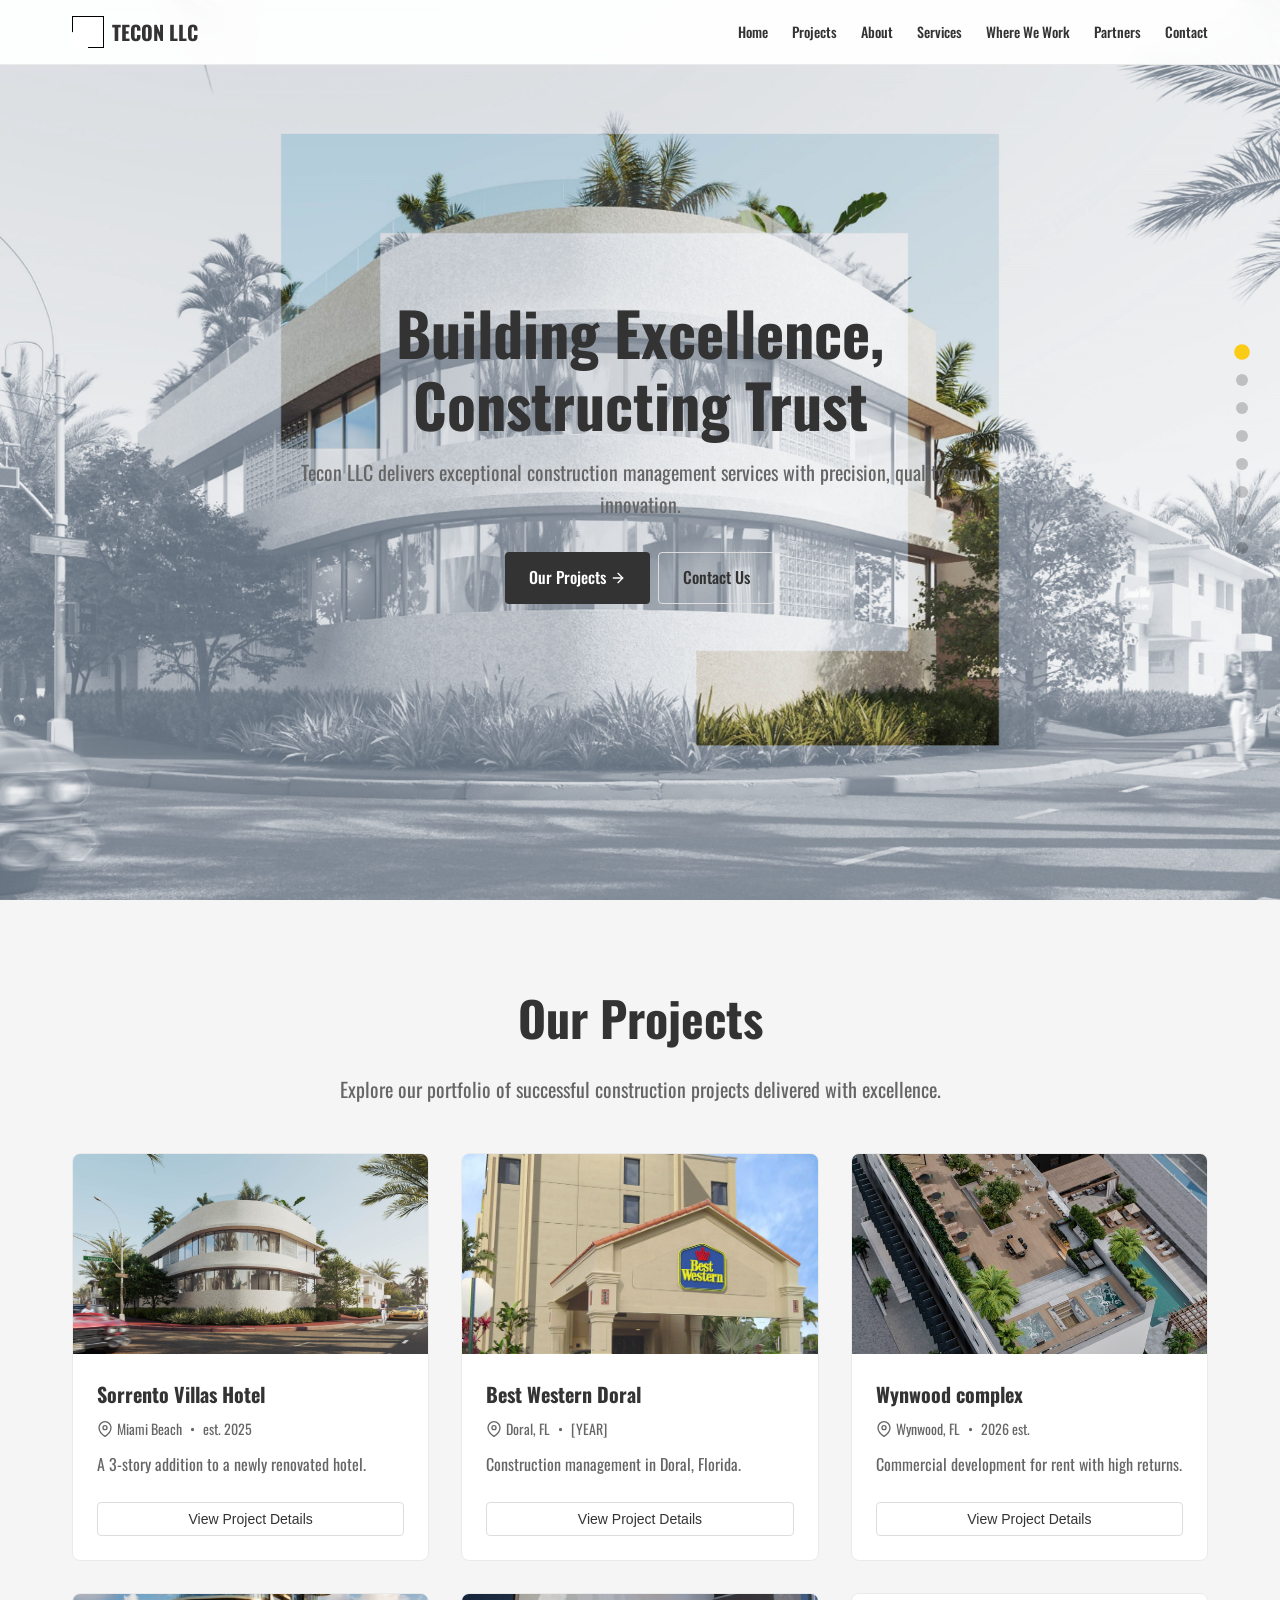
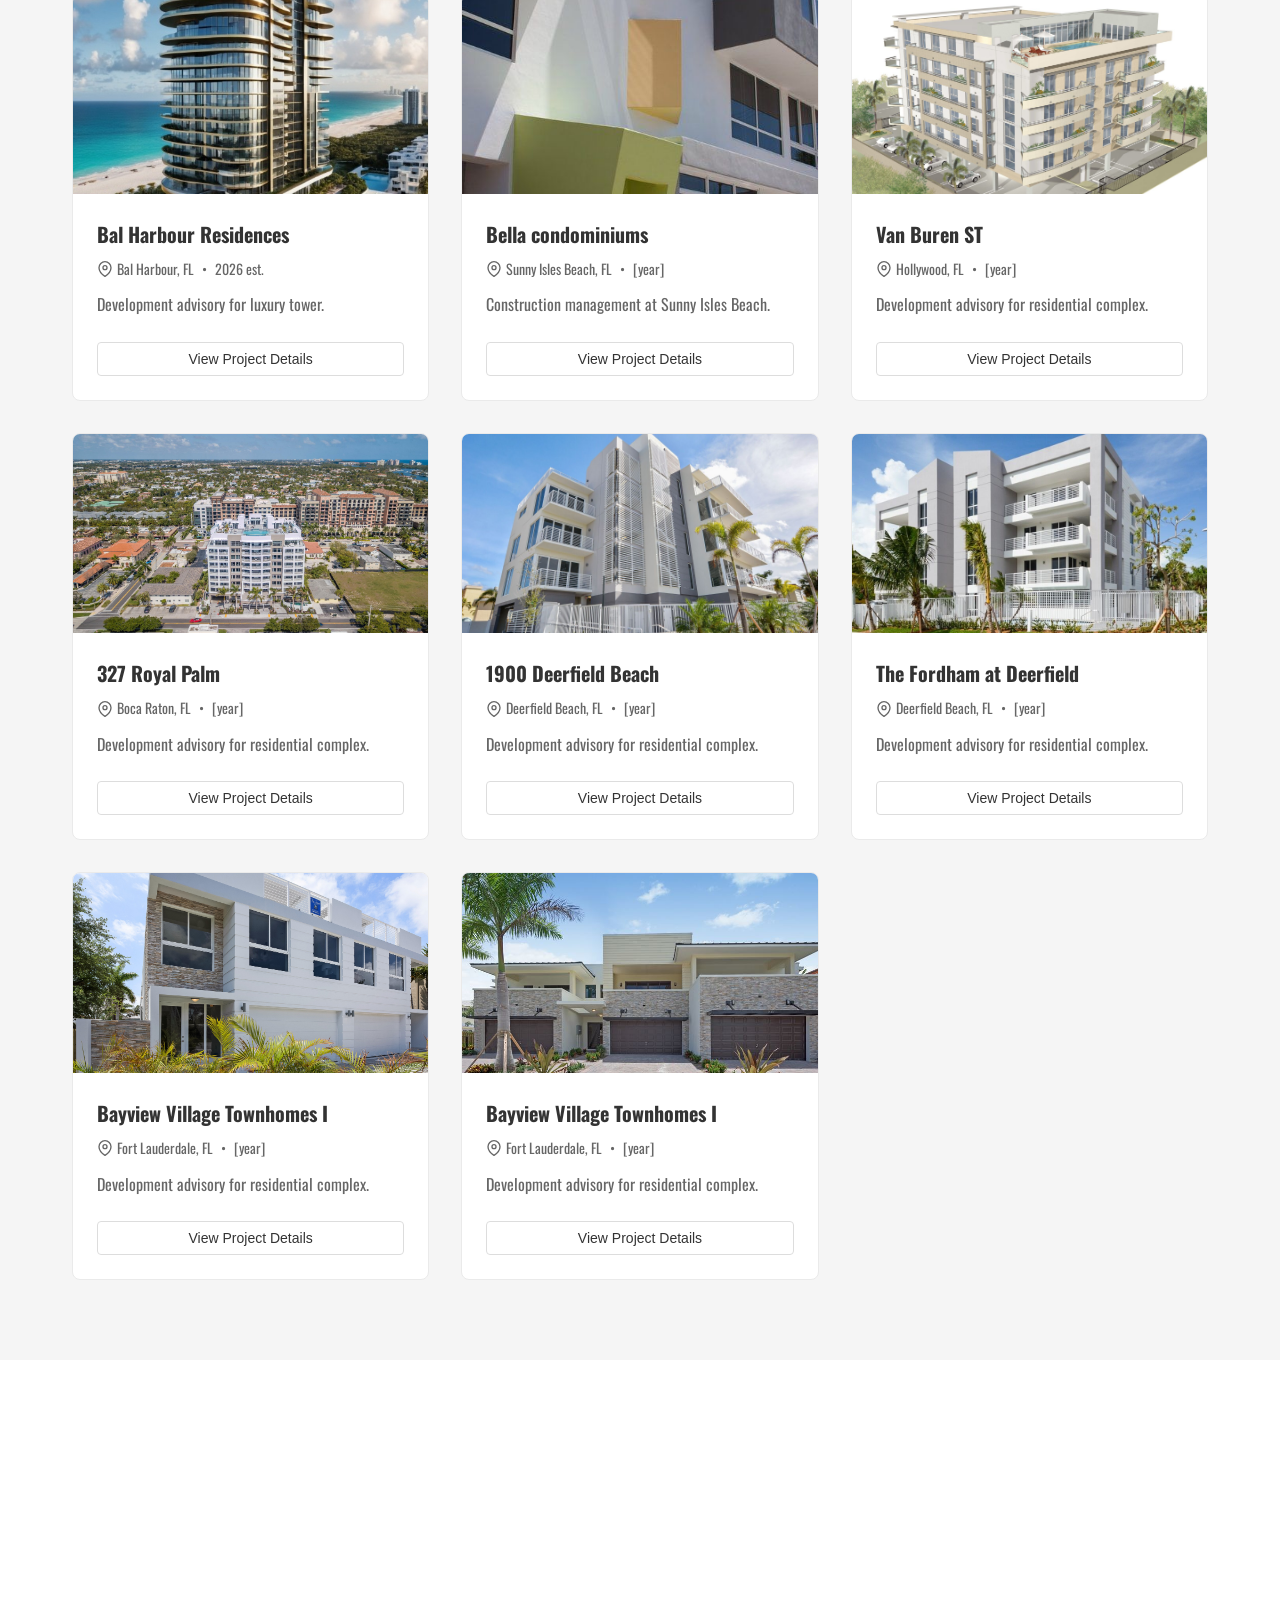
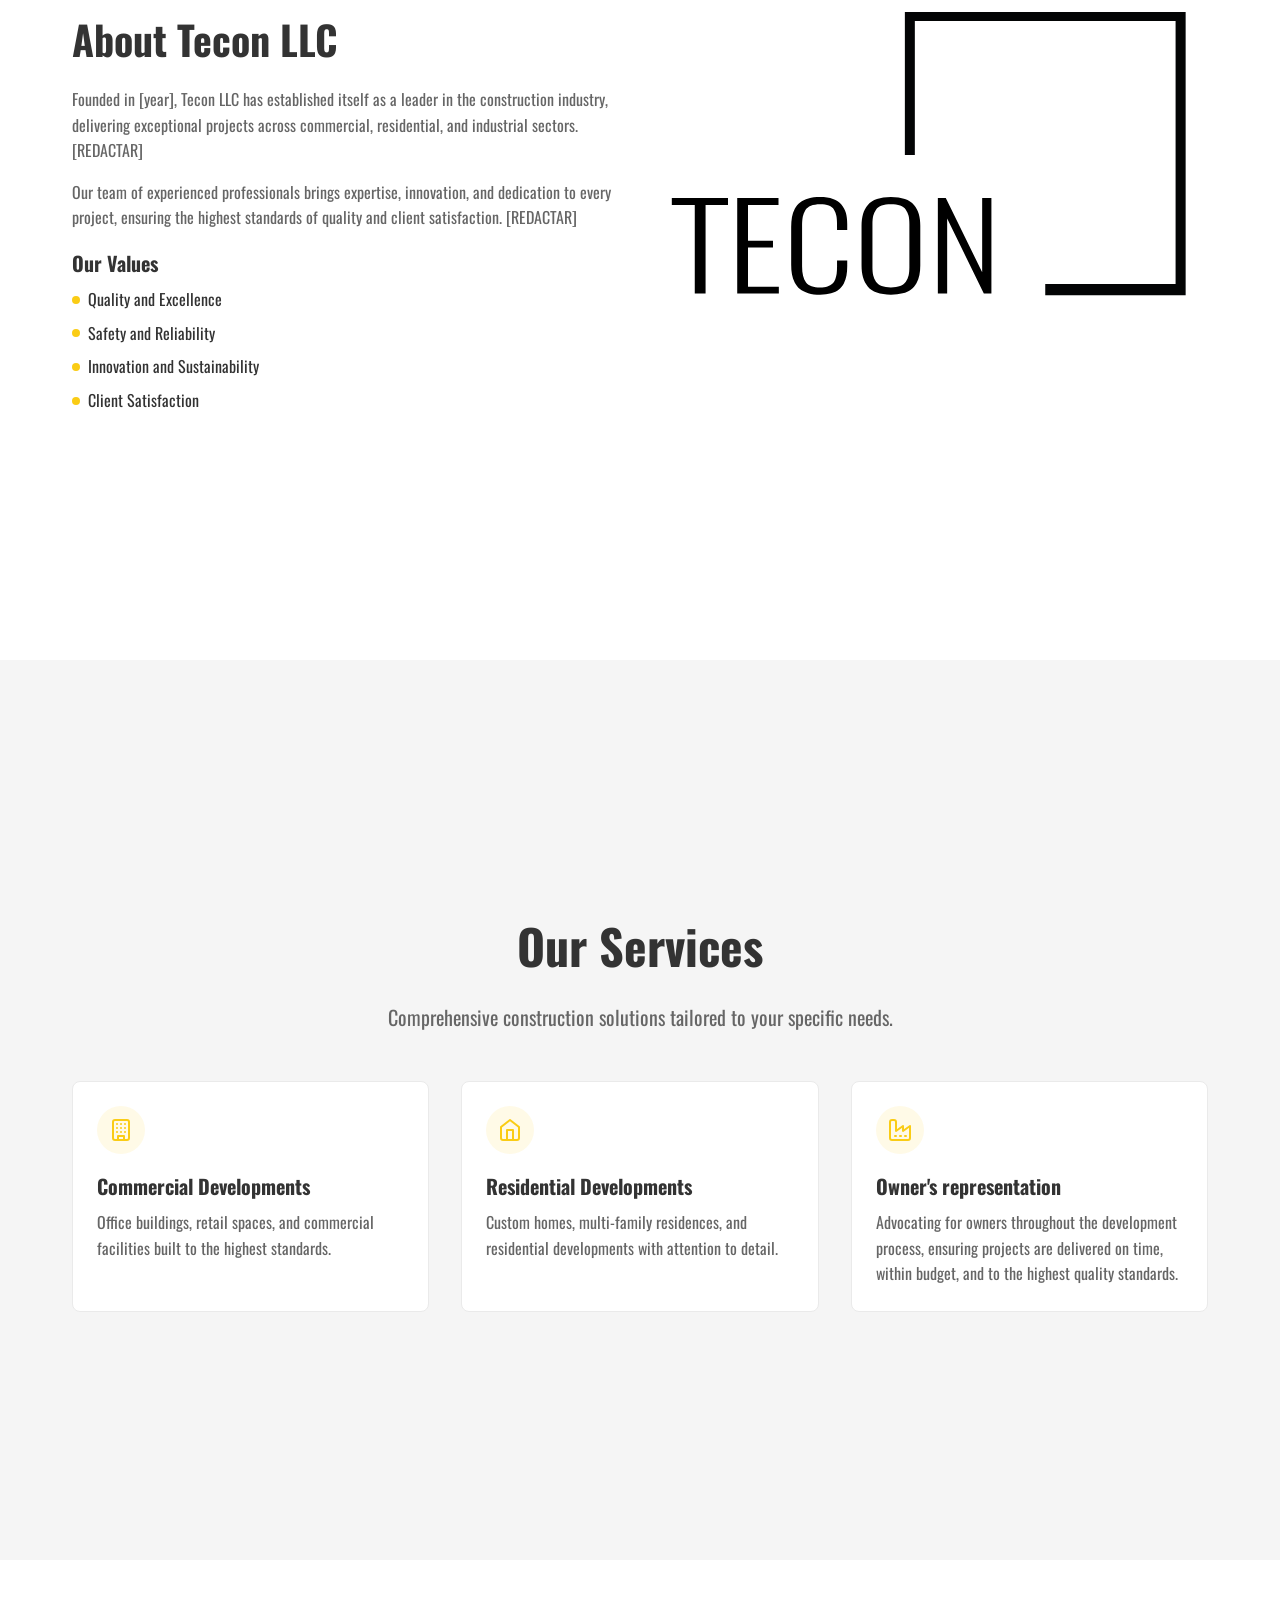
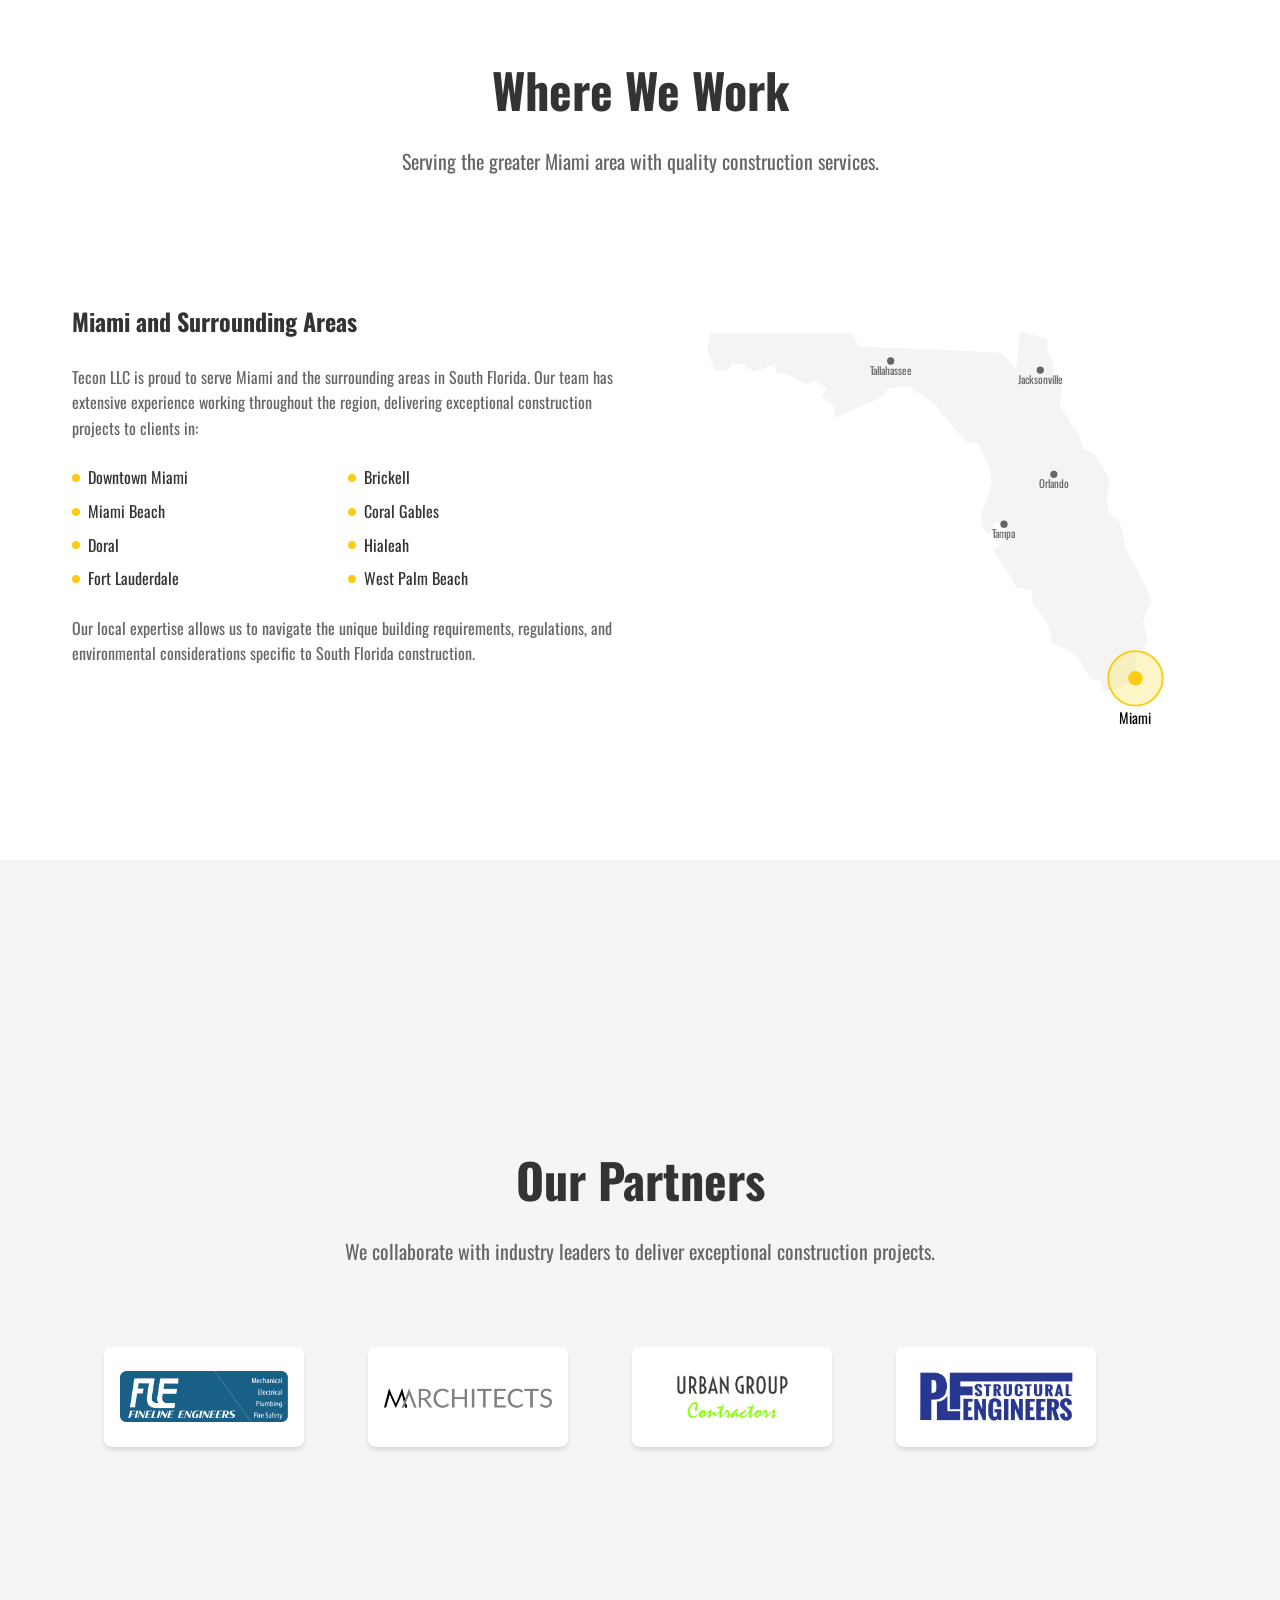
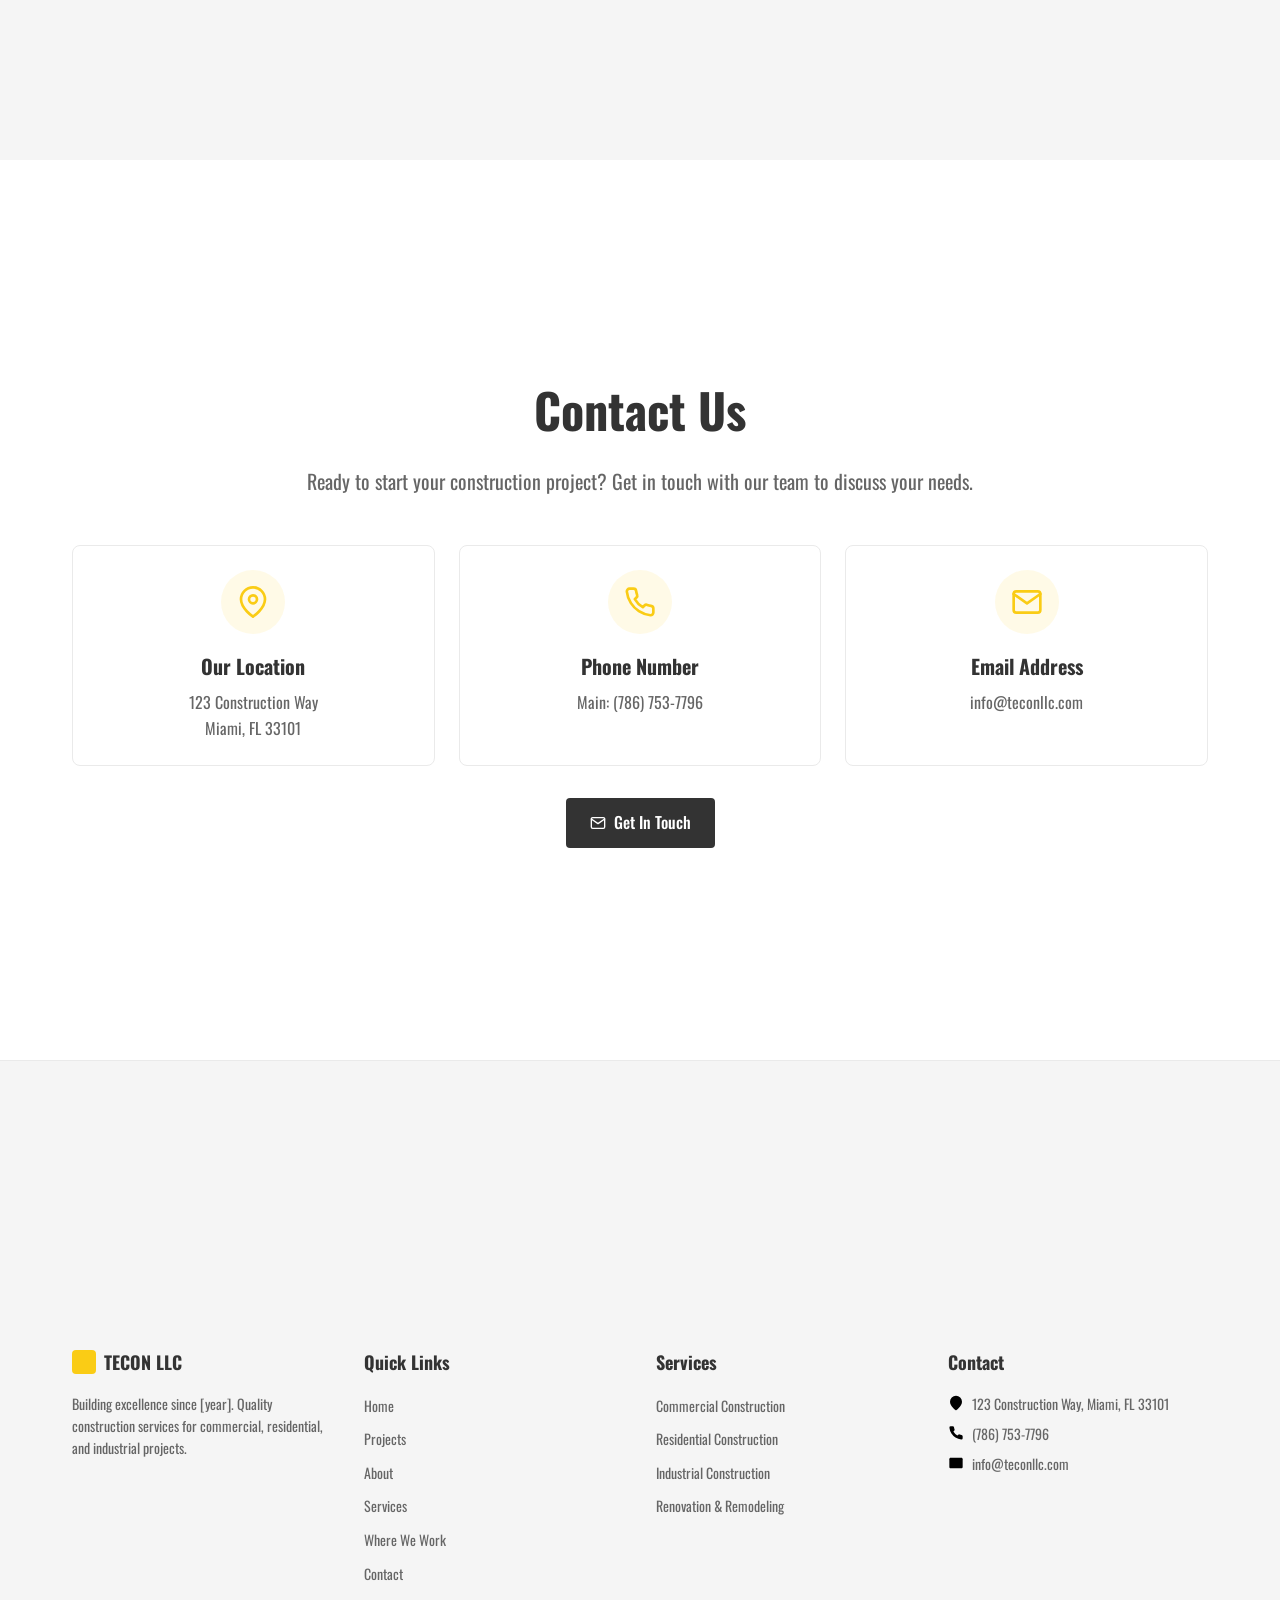
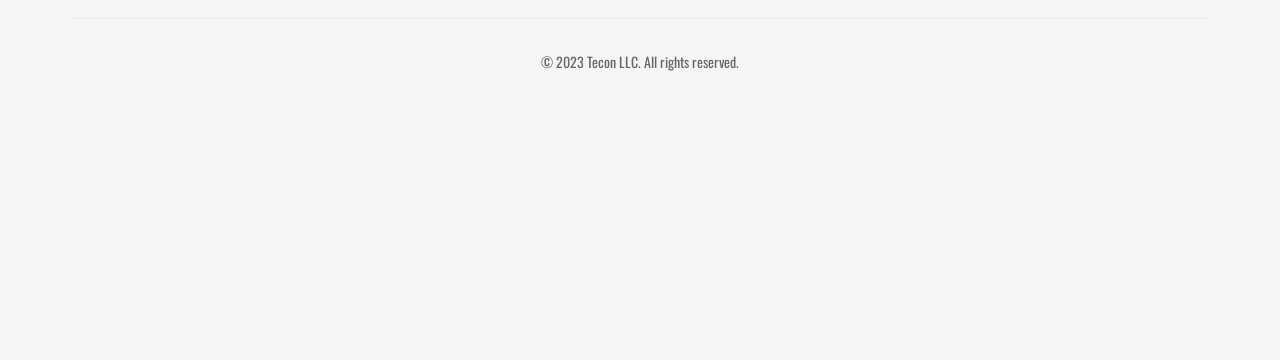
==== commit 5512d6af: "Update index.html" ====
--- a/index.html
+++ b/index.html
@@ -408,7 +408,7 @@
             </div>-->
           </div>
           <div class="about-image">
-            <img src="IMG/logo.svg" alt="Tecon LLC team">
+            <img src="img/logo.svg" alt="Tecon LLC team">
           </div>
         </div>
       </div>
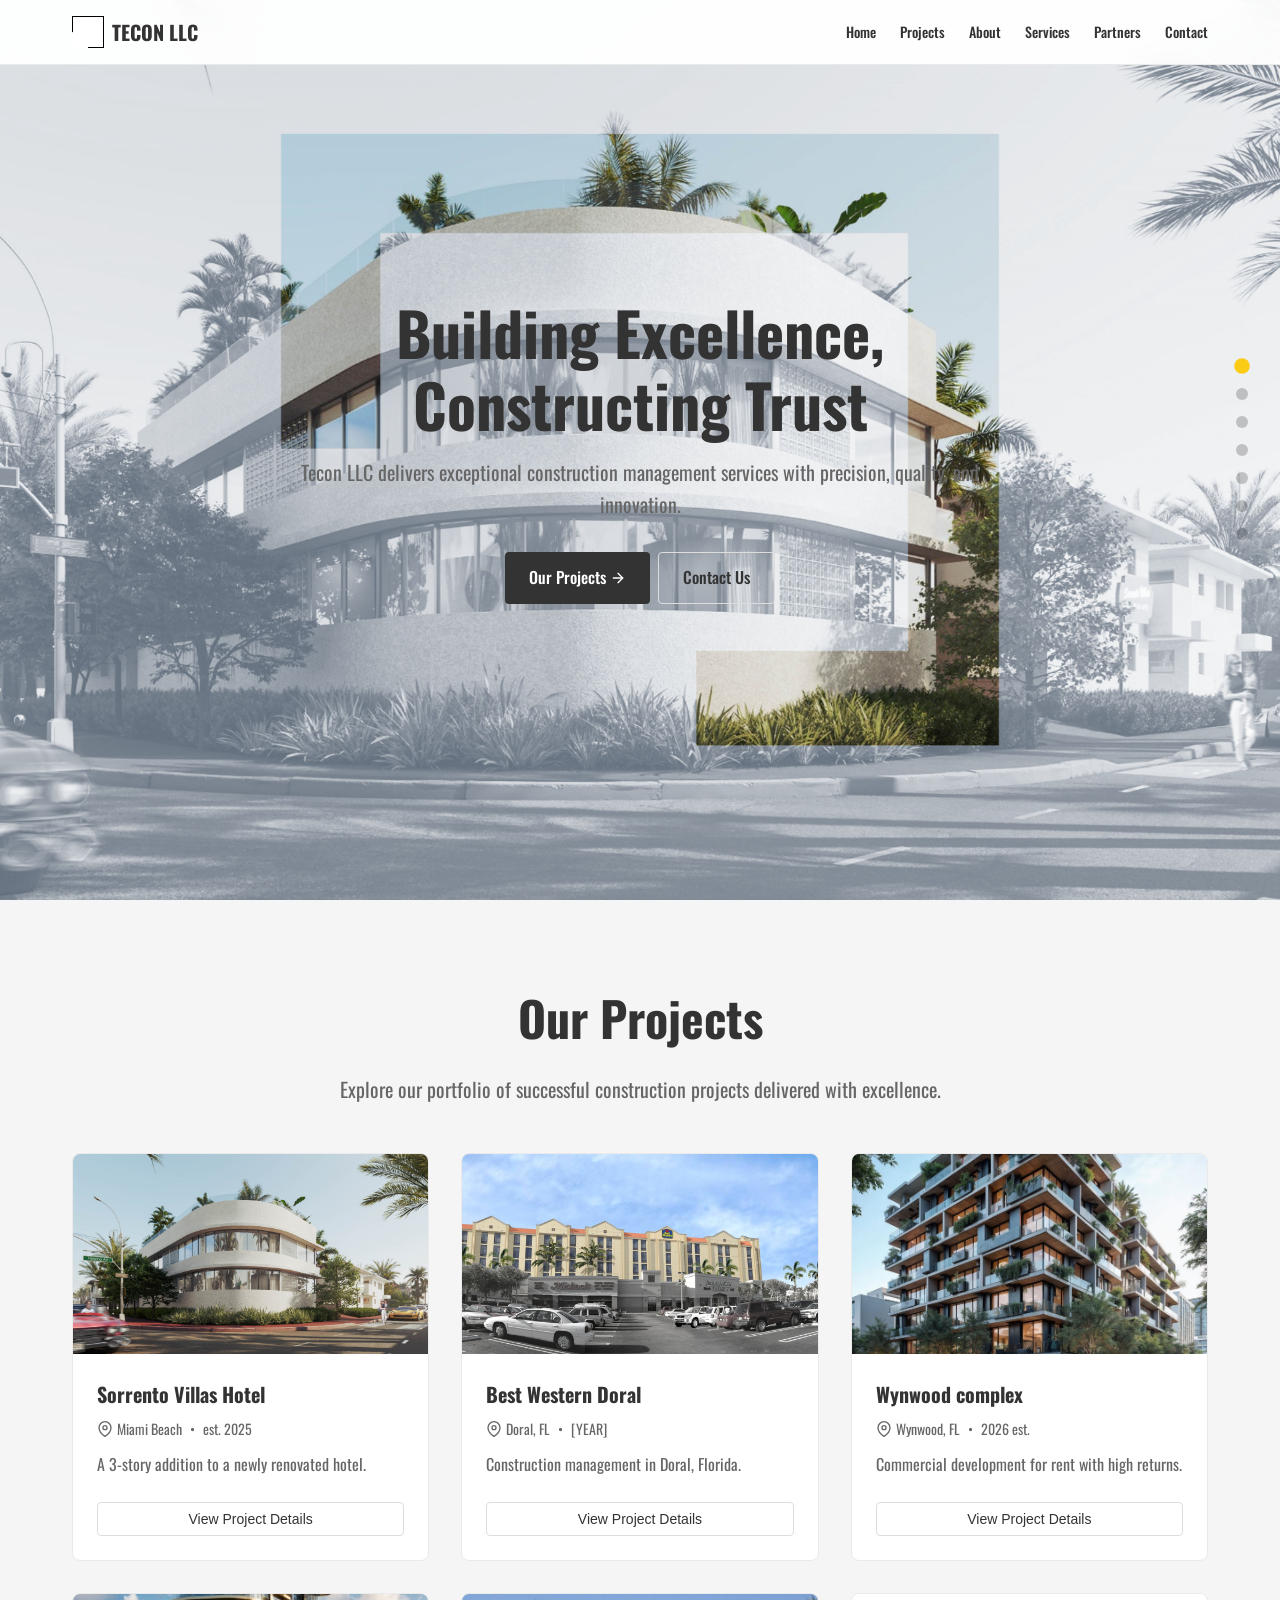
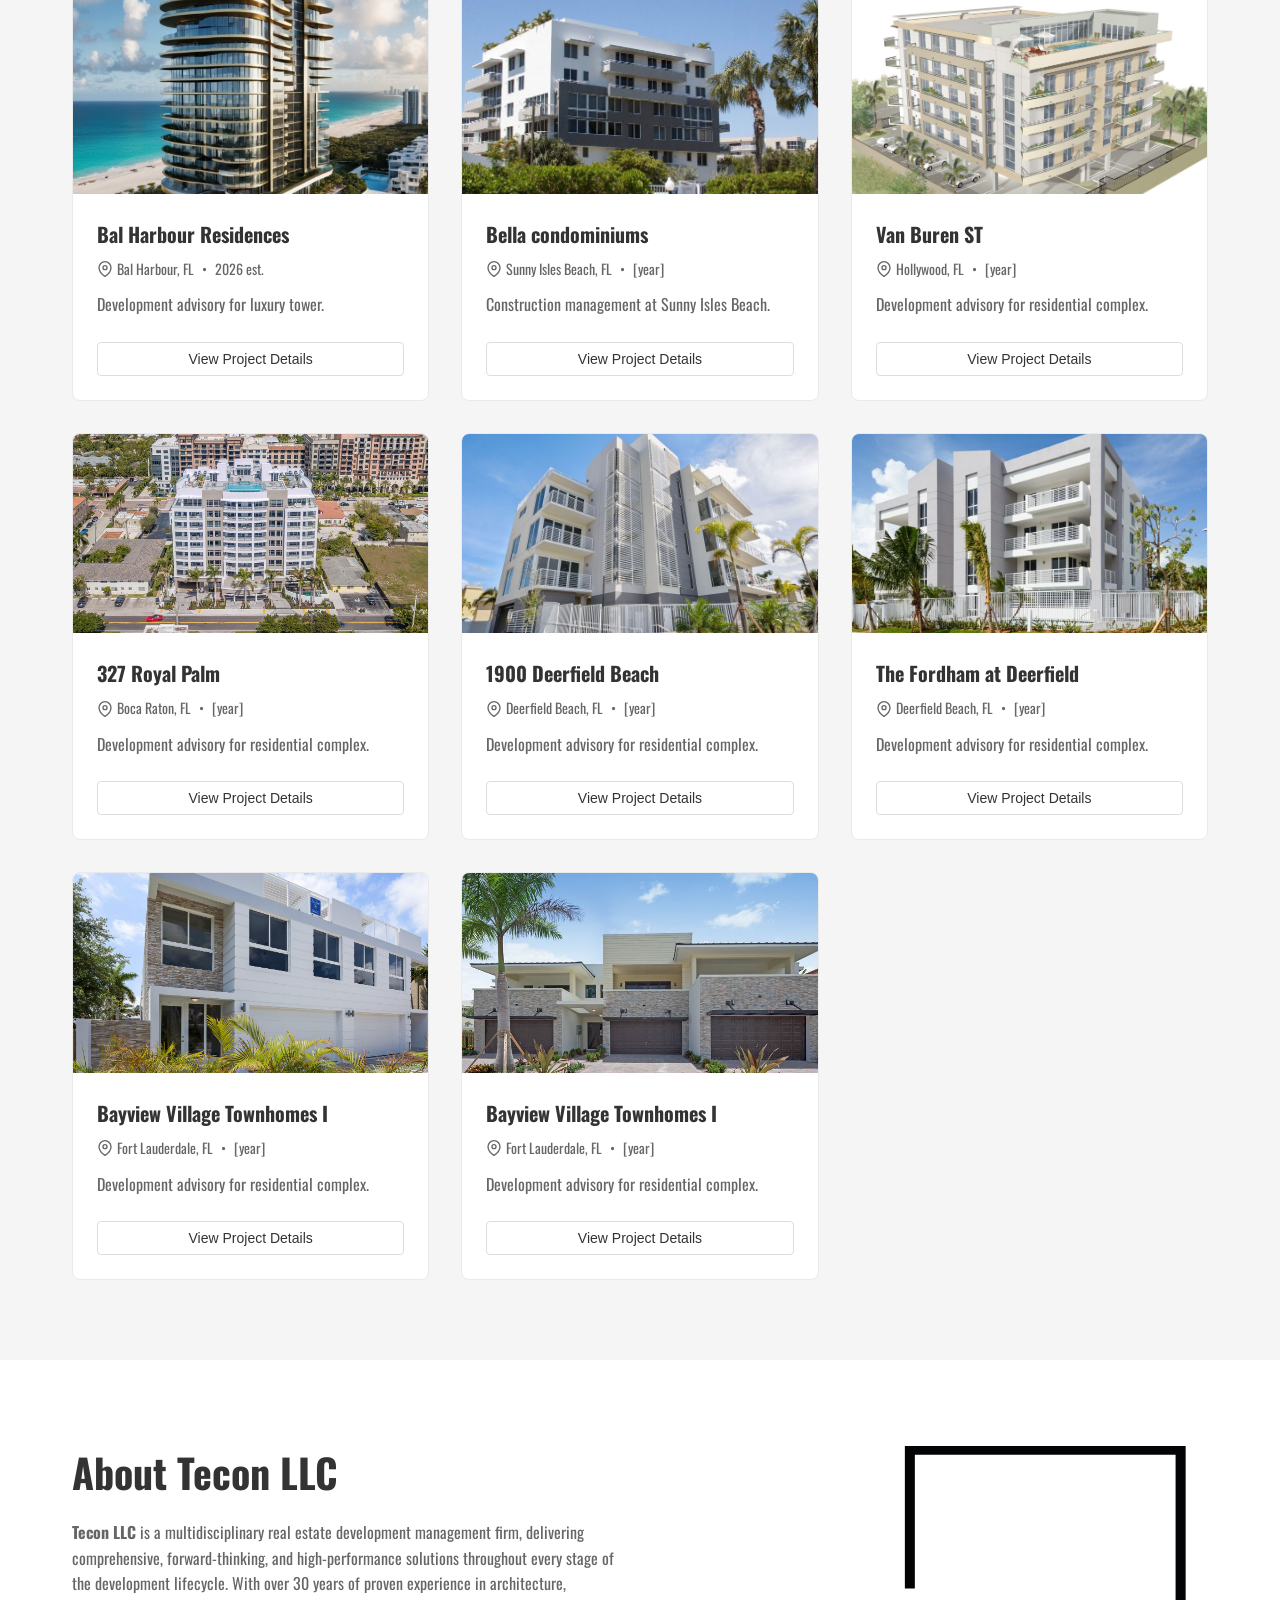
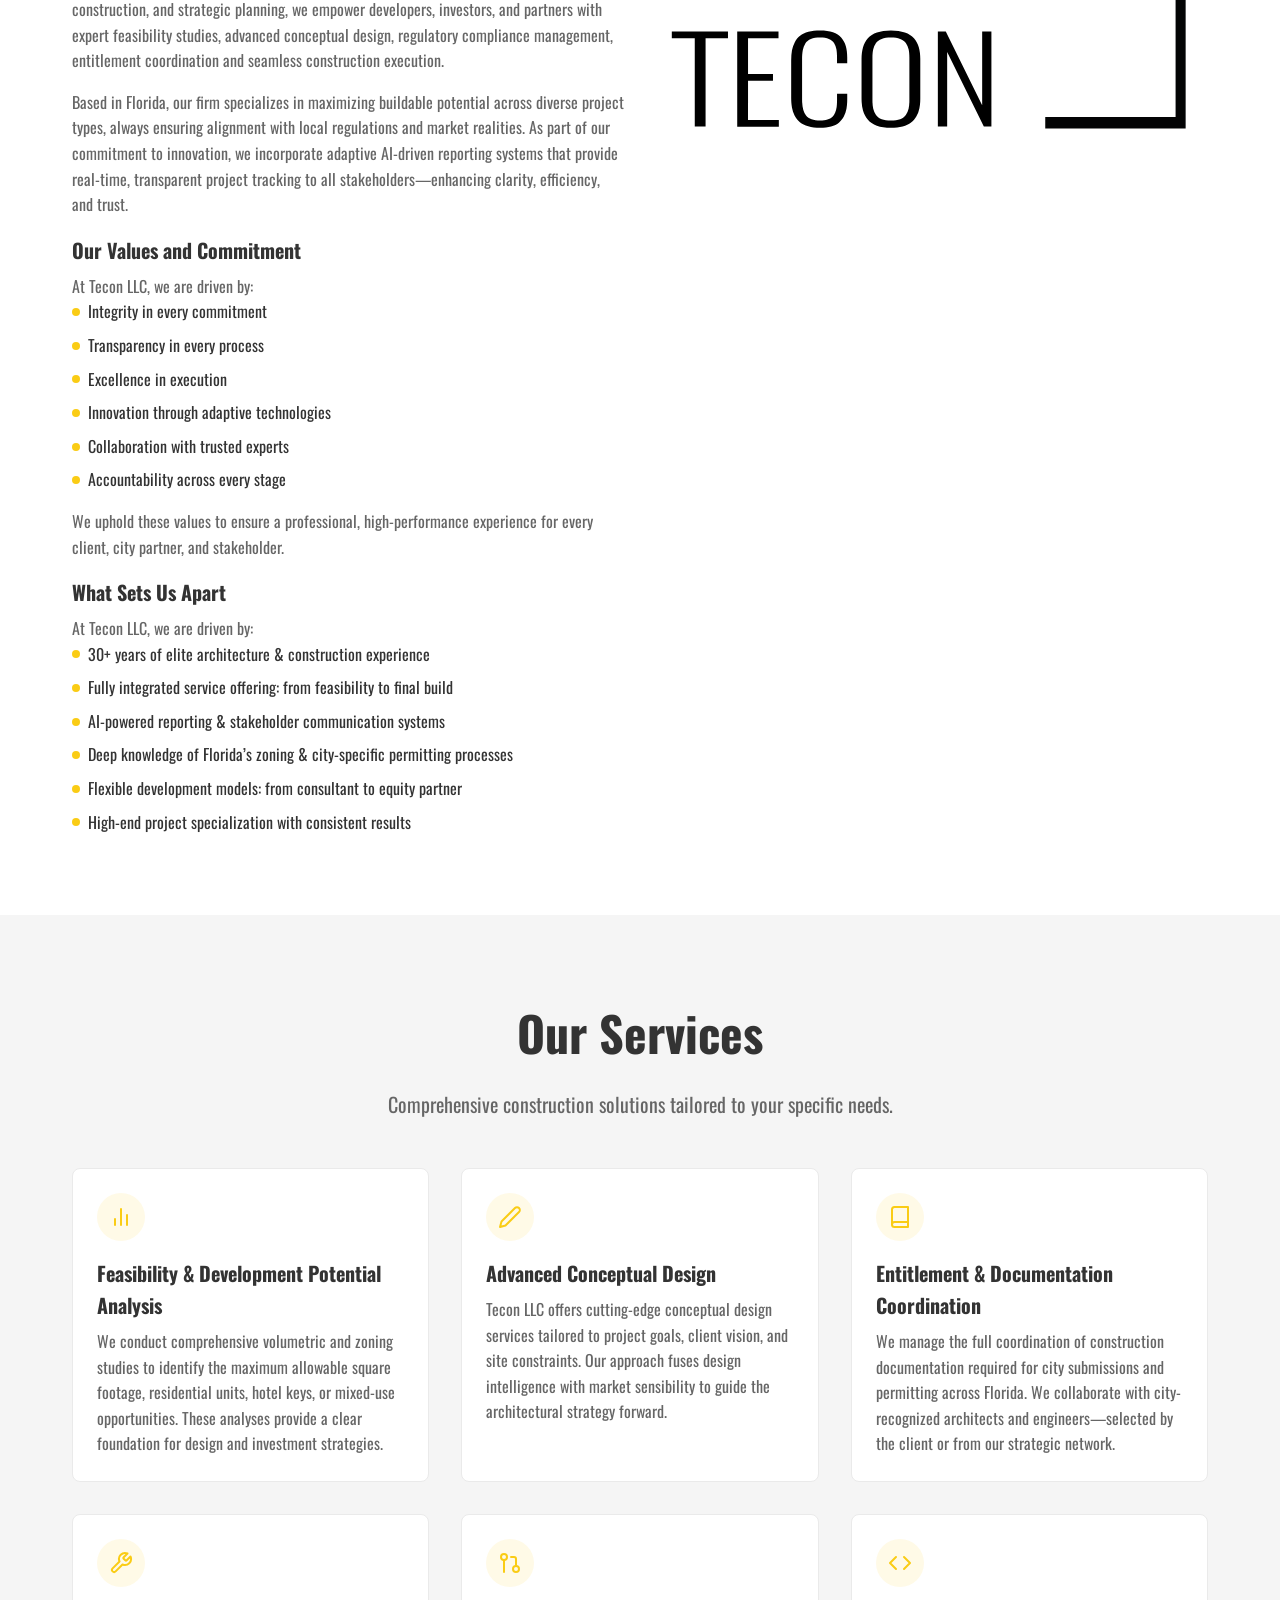
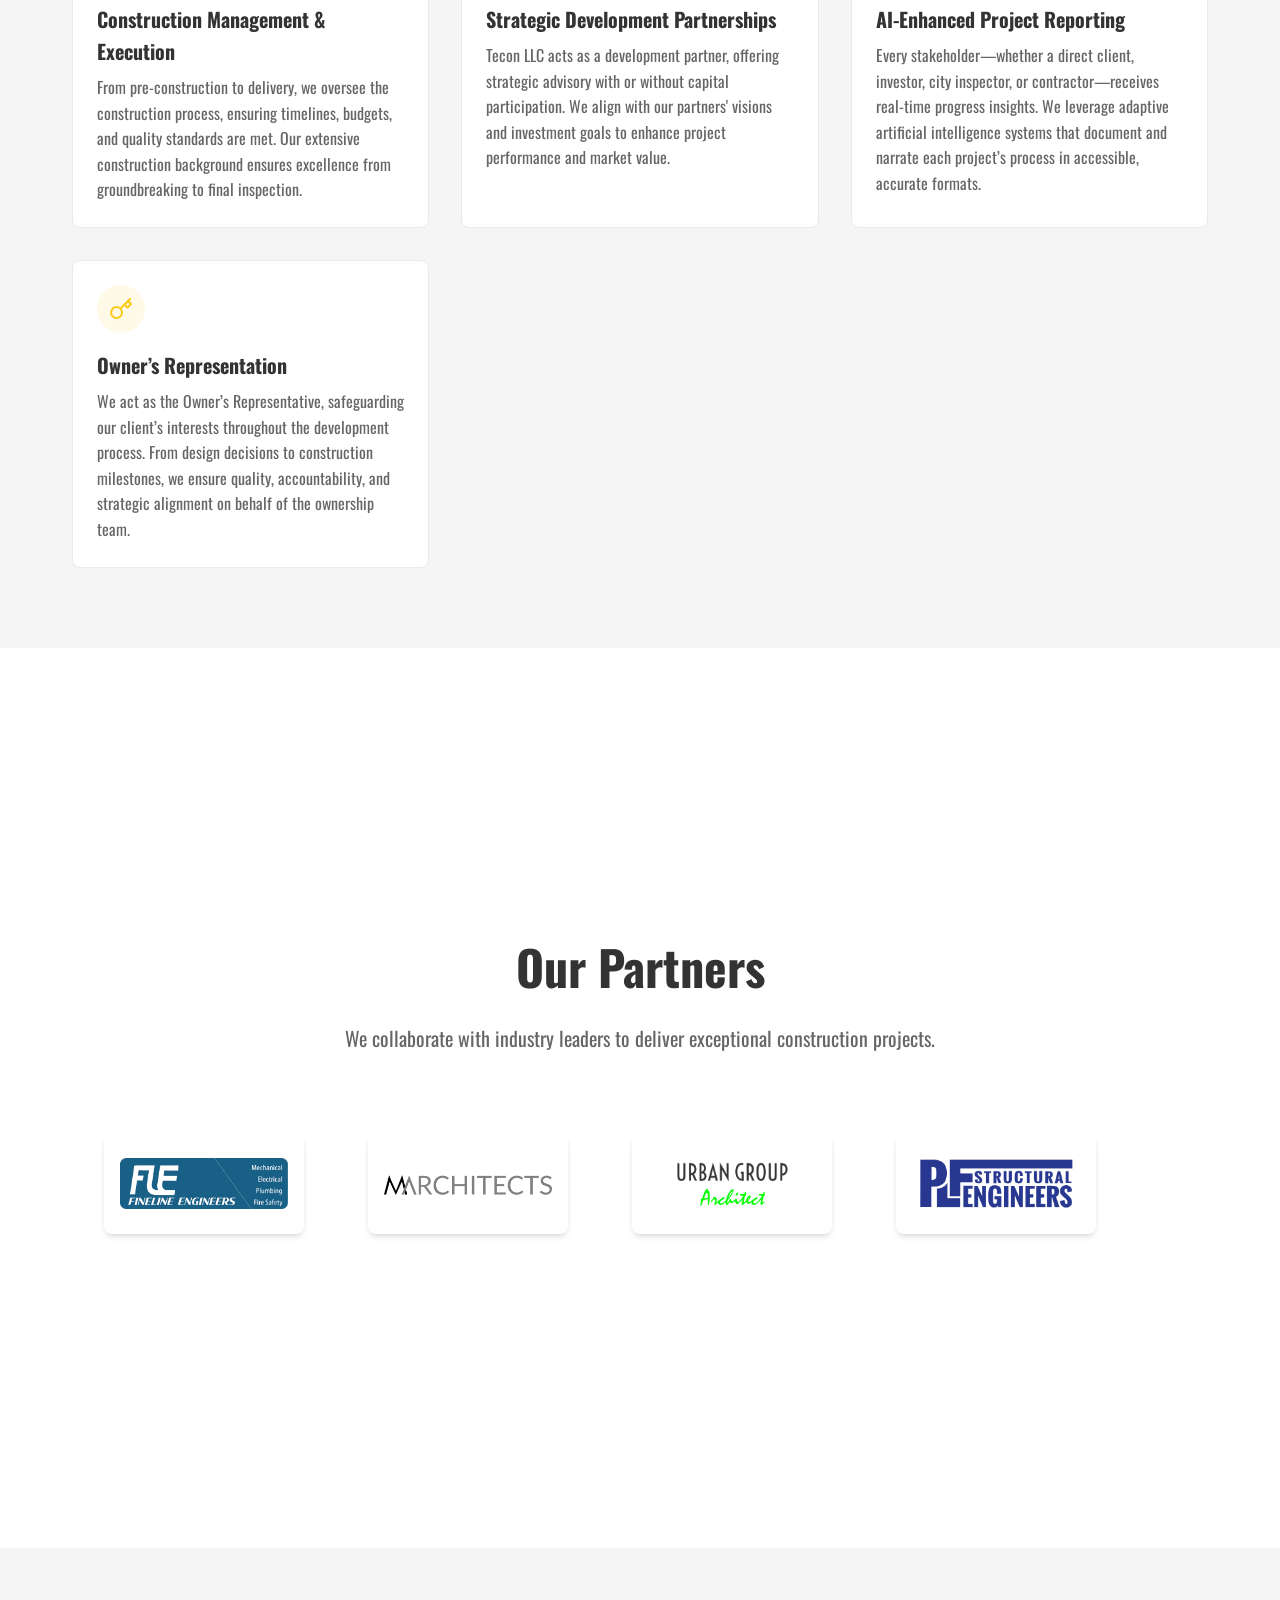
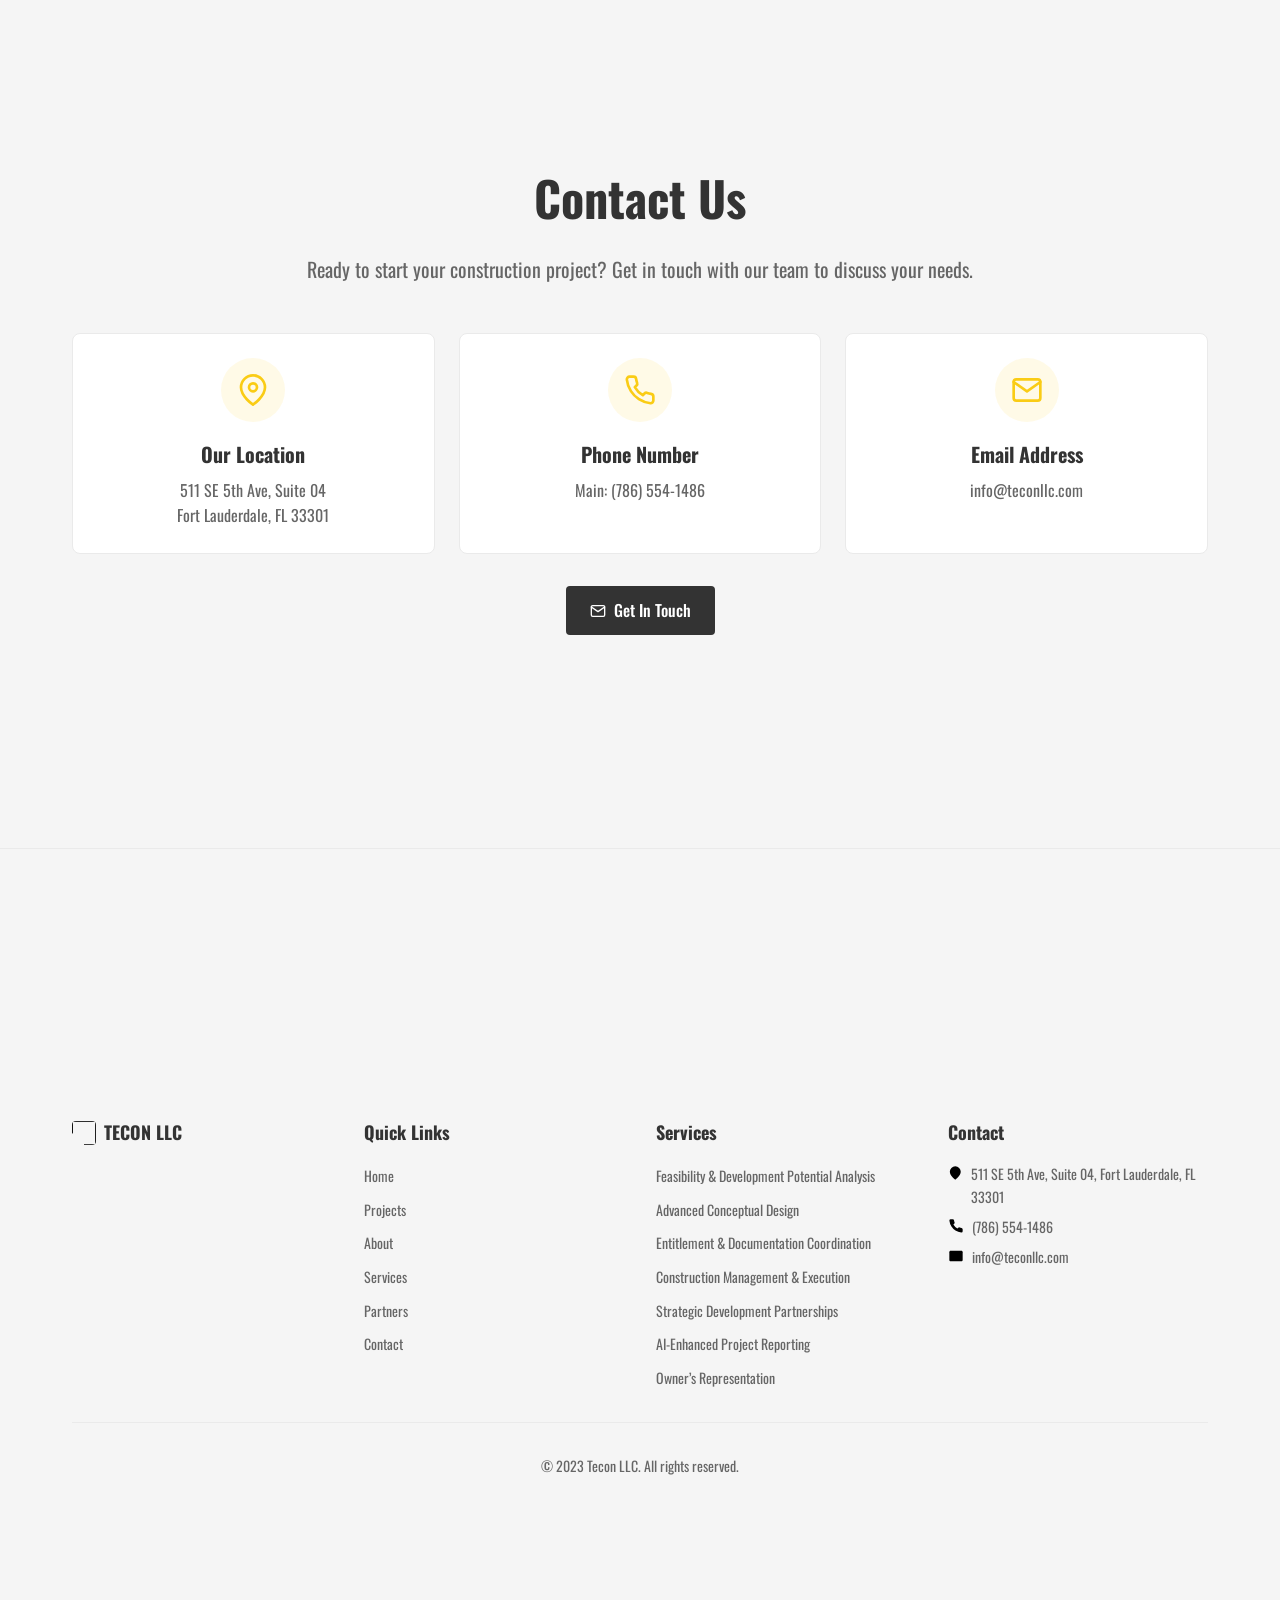
==== commit 64e6a429: "Add files via upload" ====
--- a/index.html
+++ b/index.html
@@ -34,7 +34,7 @@
     <a href="#projects" class="nav-dot"></a>
     <a href="#about" class="nav-dot"></a>
     <a href="#services" class="nav-dot"></a>
-    <a href="#where-we-work" class="nav-dot"></a>
+    <!--<a href="#where-we-work" class="nav-dot"></a>-->
     <a href="#partners" class="nav-dot"></a>
     <a href="#contact" class="nav-dot"></a>
     <a href="#footer" class="nav-dot"></a>
@@ -53,7 +53,7 @@
           <a href="#projects">Projects</a>
           <a href="#about">About</a>
           <a href="#services">Services</a>
-          <a href="#where-we-work">Where We Work</a>
+          <!--<a href="#where-we-work">Where We Work</a>-->
           <a href="#partners">Partners</a>
           <a href="#contact">Contact</a>
         </nav>
@@ -375,33 +375,80 @@
           <div class="about-content">
             <h2 class="about-title">About Tecon LLC</h2>
             <p class="about-text">
-              Founded in [year], Tecon LLC has established itself as a leader in the construction industry, delivering
-              exceptional projects across commercial, residential, and industrial sectors. [REDACTAR]
+              <b>Tecon LLC</b> is a multidisciplinary real estate development management firm, delivering comprehensive, forward-thinking, and high-performance solutions throughout every stage of the development lifecycle. With over 30 years of proven experience in architecture, construction, and strategic planning, we empower developers, investors, and partners with expert feasibility studies, advanced conceptual design, regulatory compliance management, entitlement coordination and seamless construction execution.
             </p>
             <p class="about-text">
-              Our team of experienced professionals brings expertise, innovation, and dedication to every project,
-              ensuring the highest standards of quality and client satisfaction. [REDACTAR]
+              Based in Florida, our firm specializes in maximizing buildable potential across diverse project types, always ensuring alignment with local regulations and market realities. As part of our commitment to innovation, we incorporate adaptive AI-driven reporting systems that provide real-time, transparent project tracking to all stakeholders—enhancing clarity, efficiency, and trust.
             </p>
+            
             <div>
-              <h3 class="values-title">Our Values</h3>
+              <h3 class="values-title">Our Values and Commitment</h3>
+              <p class="about-text">
+                At Tecon LLC, we are driven by:
+              </p>
               <ul class="values-list">
                 <li class="value-item">
                   <div class="value-dot"></div>
-                  <span>Quality and Excellence</span>
+                  <span>Integrity in every commitment</span>
                 </li>
                 <li class="value-item">
                   <div class="value-dot"></div>
-                  <span>Safety and Reliability</span>
+                  <span>Transparency in every process</span>
                 </li>
                 <li class="value-item">
                   <div class="value-dot"></div>
-                  <span>Innovation and Sustainability</span>
+                  <span>Excellence in execution</span>
                 </li>
                 <li class="value-item">
                   <div class="value-dot"></div>
-                  <span>Client Satisfaction</span>
+                  <span>Innovation through adaptive technologies</span>
+                </li>
+                <li class="value-item">
+                  <div class="value-dot"></div>
+                  <span>Collaboration with trusted experts</span>
+                </li>
+                <li class="value-item">
+                  <div class="value-dot"></div>
+                  <span>Accountability across every stage</span>
                 </li>
               </ul>
+            </div>
+            <p class="about-text">
+              We uphold these values to ensure a professional, high-performance experience for every client, city partner, and stakeholder.
+            </p>
+
+            <div>
+              <h3 class="values-title">What Sets Us Apart</h3>
+              <p class="about-text">
+                At Tecon LLC, we are driven by:
+              </p>
+              <ul class="values-list">
+                <li class="value-item">
+                  <div class="value-dot"></div>
+                  <span>30+ years of elite architecture & construction experience</span>
+                </li>
+                <li class="value-item">
+                  <div class="value-dot"></div>
+                  <span>Fully integrated service offering: from feasibility to final build</span>
+                </li>
+                <li class="value-item">
+                  <div class="value-dot"></div>
+                  <span>AI-powered reporting & stakeholder communication systems</span>
+                </li>
+                <li class="value-item">
+                  <div class="value-dot"></div>
+                  <span>Deep knowledge of Florida’s zoning & city-specific permitting processes</span>
+                </li>
+                <li class="value-item">
+                  <div class="value-dot"></div>
+                  <span>Flexible development models: from consultant to equity partner</span>
+                </li>
+                <li class="value-item">
+                  <div class="value-dot"></div>
+                  <span>High-end project specialization with consistent results</span>
+                </li>
+              </ul>  
+
             </div>
             <!--<div>
               <a href="#about" class="button button-outline">Learn More About Us</a>
@@ -431,53 +478,84 @@
           <div class="service-card">
             <div class="service-icon">
               <svg class="icon" viewBox="0 0 24 24">
-                <rect width="16" height="20" x="4" y="2" rx="2" ry="2"></rect>
-                <path d="M9 22v-4h6v4"></path>
-                <path d="M8 6h.01"></path>
-                <path d="M16 6h.01"></path>
-                <path d="M12 6h.01"></path>
-                <path d="M12 10h.01"></path>
-                <path d="M12 14h.01"></path>
-                <path d="M16 10h.01"></path>
-                <path d="M16 14h.01"></path>
-                <path d="M8 10h.01"></path>
-                <path d="M8 14h.01"></path>
+                <line x1="18" y1="20" x2="18" y2="10"/><line x1="12" y1="20" x2="12" y2="4"/><line x1="6" y1="20" x2="6" y2="14"/>
               </svg>
             </div>
-            <h3 class="service-title">Commercial Developments</h3>
-            <p class="service-description">Office buildings, retail spaces, and commercial facilities built to the highest standards.</p>
+            <h3 class="service-title">Feasibility & Development Potential Analysis</h3>
+            <p class="service-description">We conduct comprehensive volumetric and zoning studies to identify the maximum allowable square footage, residential units, hotel keys, or mixed-use opportunities. These analyses provide a clear foundation for design and investment strategies.</p>
           </div>
 
           <!-- Service 2 -->
           <div class="service-card">
             <div class="service-icon">
               <svg class="icon" viewBox="0 0 24 24">
-                <path d="m3 9 9-7 9 7v11a2 2 0 0 1-2 2H5a2 2 0 0 1-2-2z"></path>
-                <polyline points="9 22 9 12 15 12 15 22"></polyline>
+                <path d="M17 3a2.828 2.828 0 1 1 4 4L7.5 20.5 2 22l1.5-5.5L17 3z"/>
               </svg>
             </div>
-            <h3 class="service-title">Residential Developments</h3>
-            <p class="service-description">Custom homes, multi-family residences, and residential developments with attention to detail.</p>
+            <h3 class="service-title">Advanced Conceptual Design</h3>
+            <p class="service-description">Tecon LLC offers cutting-edge conceptual design services tailored to project goals, client vision, and site constraints. Our approach fuses design intelligence with market sensibility to guide the architectural strategy forward.</p>
           </div>
 
           <!-- Service 3 -->
           <div class="service-card">
             <div class="service-icon">
               <svg class="icon" viewBox="0 0 24 24">
-                <path d="M2 20a2 2 0 0 0 2 2h16a2 2 0 0 0 2-2V8l-7 5V8l-7 5V4a2 2 0 0 0-2-2H4a2 2 0 0 0-2 2Z"></path>
-                <path d="M17 18h1"></path>
-                <path d="M12 18h1"></path>
-                <path d="M7 18h1"></path>
+                <path d="M4 19.5A2.5 2.5 0 0 1 6.5 17H20"/><path d="M6.5 2H20v20H6.5A2.5 2.5 0 0 1 4 19.5v-15A2.5 2.5 0 0 1 6.5 2z"/>
               </svg>
             </div>
-            <h3 class="service-title">Owner's representation</h3>
-            <p class="service-description">Advocating for owners throughout the development process, ensuring projects are delivered on time, within budget, and to the highest quality standards.</p>
+            <h3 class="service-title">Entitlement & Documentation Coordination</h3>
+            <p class="service-description">We manage the full coordination of construction documentation required for city submissions and permitting across Florida. We collaborate with city-recognized architects and engineers—selected by the client or from our strategic network.</p>
+          </div>
+
+          <!-- Service 4 -->
+          <div class="service-card">
+            <div class="service-icon">
+              <svg class="icon" viewBox="0 0 24 24">
+                <path d="M14.7 6.3a1 1 0 0 0 0 1.4l1.6 1.6a1 1 0 0 0 1.4 0l3.77-3.77a6 6 0 0 1-7.94 7.94l-6.91 6.91a2.12 2.12 0 0 1-3-3l6.91-6.91a6 6 0 0 1 7.94-7.94l-3.76 3.76z"/>
+              </svg>
+            </div>
+            <h3 class="service-title">Construction Management & Execution</h3>
+            <p class="service-description">From pre-construction to delivery, we oversee the construction process, ensuring timelines, budgets, and quality standards are met. Our extensive construction background ensures excellence from groundbreaking to final inspection.</p>
+          </div>
+
+          <!-- Service 5 -->
+          <div class="service-card">
+            <div class="service-icon">
+              <svg class="icon" viewBox="0 0 24 24">
+<circle cx="18" cy="18" r="3"/><circle cx="6" cy="6" r="3"/><path d="M13 6h3a2 2 0 0 1 2 2v7"/><line x1="6" y1="9" x2="6" y2="21"/>
+              </svg>
+            </div>
+            <h3 class="service-title">Strategic Development Partnerships</h3>
+            <p class="service-description">Tecon LLC acts as a development partner, offering strategic advisory with or without capital participation. We align with our partners' visions and investment goals to enhance project performance and market value.</p>
+          </div>
+
+          <!-- Service 6 -->
+          <div class="service-card">
+            <div class="service-icon">
+              <svg class="icon" viewBox="0 0 24 24">
+                <polyline points="16 18 22 12 16 6"/>
+                <polyline points="8 6 2 12 8 18"/>
+              </svg>
+            </div>
+            <h3 class="service-title">AI-Enhanced Project Reporting</h3>
+            <p class="service-description">Every stakeholder—whether a direct client, investor, city inspector, or contractor—receives real-time progress insights. We leverage adaptive artificial intelligence systems that document and narrate each project’s process in accessible, accurate formats.</p>
+          </div>
+
+          <!-- Service 7 -->
+          <div class="service-card">
+            <div class="service-icon">
+              <svg class="icon" viewBox="0 0 24 24">
+                <path d="M21 2l-2 2m-7.61 7.61a5.5 5.5 0 1 1-7.778 7.778 5.5 5.5 0 0 1 7.777-7.777zm0 0L15.5 7.5m0 0l3 3L22 7l-3-3m-3.5 3.5L19 4"/>
+              </svg>
+            </div>
+            <h3 class="service-title">Owner’s Representation</h3>
+            <p class="service-description">We act as the Owner’s Representative, safeguarding our client’s interests throughout the development process. From design decisions to construction milestones, we ensure quality, accountability, and strategic alignment on behalf of the ownership team.</p>
           </div>
         </div>
       </div>
     </section>
 
-    <!-- Where We Work Section -->
+    <!-- Where We Work Section 
     <section id="where-we-work">
       <div class="container">
         <h2 class="section-title">Where We Work</h2>
@@ -531,7 +609,7 @@
           </div>
           <div class="map-container">
             <svg class="florida-map" viewBox="0 0 400 600" width="600" height="600">
-              <!-- Florida outline -->
+              <!-- Florida outline 
               <path
                 d="M 8540 -9192 c 0 309 -4 533 -9 536 c -5 4 -104 -91 -220 -211 l -210 -217 l -381 18 c -209 9 -568 25 -797 36 c -913 42 -1326 61 -1963 90 c -366 16 -695 32 -732 35 c -79 6 -63 20 -218 -203 c -120 -174 -95 -161 -277 -142 c -54 6 -339 33 -633 60 c -510 48 -1009 95 -1700 160 c -173 16 -508 48 -745 70 c -552 51 -605 57 -609 61 c -2 2 -9 78 -15 169 c -6 91 -16 193 -22 228 c -8 42 -8 66 -1 75 c 5 6 60 120 121 252 c 62 132 116 242 120 245 c 5 3 84 1 175 -4 l 167 -9 l 75 -104 l 76 -103 l 152 0 l 152 0 l 144 85 c 79 47 148 85 152 85 c 5 0 133 -56 284 -125 c 151 -69 282 -125 290 -125 c 11 0 14 22 14 115 c 0 103 2 115 18 115 c 9 0 79 5 154 10 l 138 10 l 275 110 c 151 60 281 110 288 110 c 8 0 62 -28 122 -62 l 108 -62 l 164 84 c 90 47 169 90 175 97 c 7 9 -7 44 -52 129 c -51 96 -60 118 -49 129 c 8 6 96 63 197 124 l 182 113 l 0 143 c 0 89 4 146 10 150 c 12 7 503 -256 918 -493 l 273 -155 l 121 -136 c 66 -75 133 -141 147 -147 c 14 -6 135 -30 267 -54 l 242 -43 l 382 219 l 382 219 l 86 100 c 47 55 263 272 480 483 l 395 383 l 51 -5 c 152 -16 242 -17 253 -4 c 6 7 92 152 192 321 l 181 309 l 56 216 l 57 216 l -38 209 c -31 172 -49 240 -101 390 c -62 176 -64 184 -63 277 c 1 52 4 138 8 190 l 6 95 l 95 123 l 95 122 l 67 -67 l 67 -67 l 3 -105 l 3 -106 l 59 2 c 32 1 82 7 110 13 c 51 10 52 11 114 109 c 34 54 62 105 62 113 c 0 8 -16 87 -35 174 l -35 159 l -94 95 l -95 95 l 46 109 l 45 110 l 153 159 c 143 149 164 175 305 393 c 120 185 157 234 174 234 c 11 0 106 5 210 10 c 131 7 192 14 198 23 c 4 6 8 79 8 162 l 1 150 l 247 276 l 247 277 l 56 128 c 48 110 58 144 68 229 c 7 55 14 119 17 142 l 6 42 l 238 57 l 238 57 l 160 123 l 159 123 l 188 253 c 103 139 189 254 190 256 c 1 1 60 9 131 18 c 190 23 174 5 174 184 c 0 99 3 149 10 145 c 6 -3 7 -17 4 -29 c -4 -16 0 -25 10 -29 c 18 -7 48 1 57 16 c 4 5 111 -25 250 -72 l 244 -81 l 188 -140 c 103 -77 187 -145 187 -152 c 0 -7 -21 -145 -46 -305 l -47 -293 l 60 -77 c 33 -43 103 -135 156 -204 c 53 -70 92 -130 88 -135 c -5 -5 -45 -127 -89 -271 l -81 -261 l 83 -284 c 46 -155 84 -288 86 -293 c 2 -6 -61 -138 -139 -295 c -138 -274 -152 -297 -366 -605 c -122 -176 -238 -344 -258 -374 c -29 -42 -63 -134 -163 -440 c -69 -212 -134 -393 -143 -402 c -9 -9 -81 -58 -161 -109 c -80 -51 -147 -94 -149 -96 c -9 -8 -91 -443 -91 -483 c 0 -25 11 -129 25 -231 c 14 -102 23 -191 20 -198 c -2 -7 -110 -160 -239 -340 l -234 -327 l -169 -69 c -92 -38 -173 -74 -179 -80 c -7 -6 -31 -76 -54 -156 c -24 -80 -46 -152 -51 -160 c -4 -9 -150 -187 -324 -395 l -316 -380 l 6 -205 c 3 -113 8 -237 11 -275 l 5 -70 l -135 -164 c -75 -90 -136 -166 -136 -170 c 0 -3 -12 -87 -27 -186 l -27 -180 l -75 -114 l -75 -113 l -26 -172 l -25 -171 l -360 -66 c -198 -36 -368 -69 -377 -74 c -17 -7 -18 22 -18 523 z"
                 transform="scale(0.04) rotate(5, 000, 000) translate(-1000, 12000)"
@@ -540,7 +618,7 @@
                 fill="#f4f4f5"
               />
                           
-              <!-- Miami highlight -->
+               <!--Miami highlight 
               <circle
                 cx="420"
                 cy="500"
@@ -551,7 +629,7 @@
                 stroke-width="2"
               />
               
-              <!-- Miami dot -->
+               <!--Miami dot 
               <circle
                 cx="420"
                 cy="500"
@@ -559,32 +637,32 @@
                 fill="#facc15"
               />
               
-              <!-- Miami label -->
+               <!--Miami label 
               <text x="420" y="550" text-anchor="middle" class="text-sm font-medium fill-current">
                 Miami
               </text>
               
-              <!-- Other cities -->
+               <!--Other cities 
               <g>
-                <!-- Tampa -->
+                 <!--Tampa 
                 <circle cx="275" cy="330" r="4" fill="#666" />
                 <text x="275" y="345" text-anchor="middle" font-size="12" fill="#666">
                   Tampa
                 </text>
                 
-                <!-- Orlando -->
+                 <!--Orlando 
                 <circle cx="330" cy="275" r="4" fill="#666" />
                 <text x="330" y="290" text-anchor="middle" font-size="12" fill="#666">
                   Orlando
                 </text>
                 
-                <!-- Jacksonville -->
+                 <!--Jacksonville 
                 <circle cx="315" cy="160" r="4" fill="#666" />
                 <text x="315" y="175" text-anchor="middle" font-size="12" fill="#666">
                   Jacksonville
                 </text>
                 
-                <!-- Tallahassee -->
+                 <!--Tallahassee 
                 <circle cx="150" cy="150" r="4" fill="#666" />
                 <text x="150" y="165" text-anchor="middle" font-size="12" fill="#666">
                   Tallahassee
@@ -599,11 +677,11 @@
           <line x1="12" y1="5" x2="12" y2="19"></line>
           <polyline points="19 12 12 19 5 12"></polyline>
         </svg>
-      </div>-->
-    </section>
+      </div>
+    </section>-->
 
       <!-- PARTNERS SECTION START -->
-      <section id="partners" class="bg-muted">
+      <section id="partners">
         <div class="container">
           <h2 class="section-title">Our Partners</h2>
           <p class="section-description">We collaborate with industry leaders to deliver exceptional construction projects.</p>
@@ -631,7 +709,7 @@
 
 
     <!-- Contact Section -->
-    <section id="contact">
+    <section id="contact" class="bg-muted">
       <div class="container">
         <h2 class="section-title">Contact Us</h2>
         <p class="section-description">Ready to start your construction project? Get in touch with our team to discuss your needs.</p>
@@ -647,8 +725,8 @@
             </div>
             <h3 class="contact-title">Our Location</h3>
             <div class="contact-info">
-              <p>123 Construction Way</p>
-              <p>Miami, FL 33101</p>
+              <p>511 SE 5th Ave, Suite 04</p>
+              <p>Fort Lauderdale, FL 33301</p>
             </div>
           </div>
 
@@ -661,7 +739,7 @@
             </div>
             <h3 class="contact-title">Phone Number</h3>
             <div class="contact-info">
-              <p>Main: (786) 753-7796</p>
+              <p>Main: (786) 554-1486</p>
               <!--<p>Support: (305) 555-5678</p>-->
             </div>
           </div>
@@ -707,8 +785,8 @@
             <span class="footer-logo-text">TECON LLC</span>
           </div>
           <p class="footer-about">
-            Building excellence since [year]. Quality construction services for commercial, residential, and
-            industrial projects.
+            <!--Building excellence since [year]. Quality construction services for commercial, residential, and
+            industrial projects.-->
           </p>
         </div>
         <div>
@@ -718,17 +796,21 @@
             <li><a href="#projects" class="footer-link">Projects</a></li>
             <li><a href="#about" class="footer-link">About</a></li>
             <li><a href="#services" class="footer-link">Services</a></li>
-            <li><a href="#where-we-work" class="footer-link">Where We Work</a></li>
+            <!--<li><a href="#where-we-work" class="footer-link">Where We Work</a></li>-->
+            <li><a href="#partners" class="footer-link">Partners</a></li>
             <li><a href="#contact" class="footer-link">Contact</a></li>
           </ul>
         </div>
         <div>
           <h3 class="footer-title">Services</h3>
           <ul class="footer-links">
-            <li><a href="#services" class="footer-link">Commercial Construction</a></li>
-            <li><a href="#services" class="footer-link">Residential Construction</a></li>
-            <li><a href="#services" class="footer-link">Industrial Construction</a></li>
-            <li><a href="#services" class="footer-link">Renovation & Remodeling</a></li>
+            <li><a href="#services" class="footer-link">Feasibility & Development Potential Analysis</a></li>
+            <li><a href="#services" class="footer-link">Advanced Conceptual Design</a></li>
+            <li><a href="#services" class="footer-link">Entitlement & Documentation Coordination</a></li>
+            <li><a href="#services" class="footer-link">Construction Management & Execution</a></li>
+            <li><a href="#services" class="footer-link">Strategic Development Partnerships</a></li>
+            <li><a href="#services" class="footer-link">AI-Enhanced Project Reporting</a></li>
+            <li><a href="#services" class="footer-link">Owner’s Representation</a></li>
           </ul>
         </div>
         <div>
@@ -738,13 +820,13 @@
               <path d="M21 10c0 7-9 13-9 13s-9-6-9-13a9 9 0 0 1 18 0z"></path>
               <circle cx="12" cy="10" r="3"></circle>
             </svg>
-            <span>123 Construction Way, Miami, FL 33101</span>
+            <span>511 SE 5th Ave, Suite 04, Fort Lauderdale, FL 33301</span>
           </div>
           <div class="footer-contact-item">
             <svg class="footer-contact-icon" viewBox="0 0 24 24">
               <path d="M22 16.92v3a2 2 0 0 1-2.18 2 19.79 19.79 0 0 1-8.63-3.07 19.5 19.5 0 0 1-6-6 19.79 19.79 0 0 1-3.07-8.67A2 2 0 0 1 4.11 2h3a2 2 0 0 1 2 1.72 12.84 12.84 0 0 0 .7 2.81 2 2 0 0 1-.45 2.11L8.09 9.91a16 16 0 0 0 6 6l1.27-1.27a2 2 0 0 1 2.11-.45 12.84 12.84 0 0 0 2.81.7A2 2 0 0 1 22 16.92z"></path>
             </svg>
-            <span>(786) 753-7796</span>
+            <span>(786) 554-1486</span>
           </div>
           <div class="footer-contact-item">
             <svg class="footer-contact-icon" viewBox="0 0 24 24">
@@ -773,7 +855,8 @@
           { src: "img/sorrento1.jpg", caption: "Sorrento Villas Hotel" },
           { src: "img/sorrento2.jpg", caption: "Sorrento Villas Hotel" },
           { src: "img/sorrento3.jpg", caption: "Sorrento Villas Hotel" },
-          { src: "img/sorrento4.jpg", caption: "Sorrento Villas Hotel" }
+          { src: "img/sorrento4.jpg", caption: "Sorrento Villas Hotel" },
+          { src: "img/sorrento5.jpg", caption: "Sorrento Villas Hotel" }
         ]
       },
       naples: {
@@ -815,22 +898,22 @@
         ]
       },
       bella: {
-        title: "Bella condo",
+        title: "Bella condominiums",
         location: "Sunny Isles Beach, FL",
         description: "Construction management.",
         images: [
-          { src: "img/bella1.jpg", caption: "Bal Harbour Development" },
-          { src: "img/bella2.jpg", caption: "Bal Harbour Development" },
-          { src: "img/bella3.jpg", caption: "Bal Harbour Development" }
+          { src: "img/bella1.jpg", caption: "Bella condominiums" },
+          { src: "img/bella2.jpg", caption: "Bella condominiums" },
+          { src: "img/bella3.jpg", caption: "Bella condominiums" }
         ]
       }, 
       vanburen: {
-        title: "Bal Harbour Development",
-        location: "Bal Harbour, FL",
+        title: "Van Buren Development",
+        location: "Hollywood, FL",
         description: "Development Advisor.",
         images: [
-          { src: "img/vanburen1.jpg", caption: "Bal Harbour Development" },
-          { src: "img/vanburen2.jpg", caption: "Bal Harbour Development" }
+          { src: "img/vanburen1.jpg", caption: "Van Buren Development" },
+          { src: "img/vanburen2.jpg", caption: "Van Buren Development" }
         ]
       },  
       royalpalm: {
--- a/styles.css
+++ b/styles.css
@@ -669,8 +669,9 @@
 .footer-logo-square {
   width: 1.5rem;
   height: 1.5rem;
-  background-color: #facc15;
+  /**background-color: #facc15;**/
   border-radius: 0.25rem;
+  background: url('img/logoblack.png') center/cover no-repeat
 }
 
 .footer-logo-text {
@@ -960,7 +961,7 @@
 
 .partners-carousel {
   display: flex;
-  animation: scrollPartners 30s linear infinite;
+  animation: scrollPartners 10s linear infinite;
   width: 80%;
 }
 
@@ -989,14 +990,17 @@
   object-fit: contain;
 }
 
-/*@keyframes scrollPartners {
+@keyframes scrollPartners {
   0% {
     transform: translateX(0);
   }
+  50% {
+    transform: translateX(-20%);
+  }
   100% {
-    transform: translateX(-50%);
-  }
-}*/
+    transform: translateX(0%);
+  }
+}
 
 /* Pause animation on hover */
 .partners-carousel-container:hover .partners-carousel {
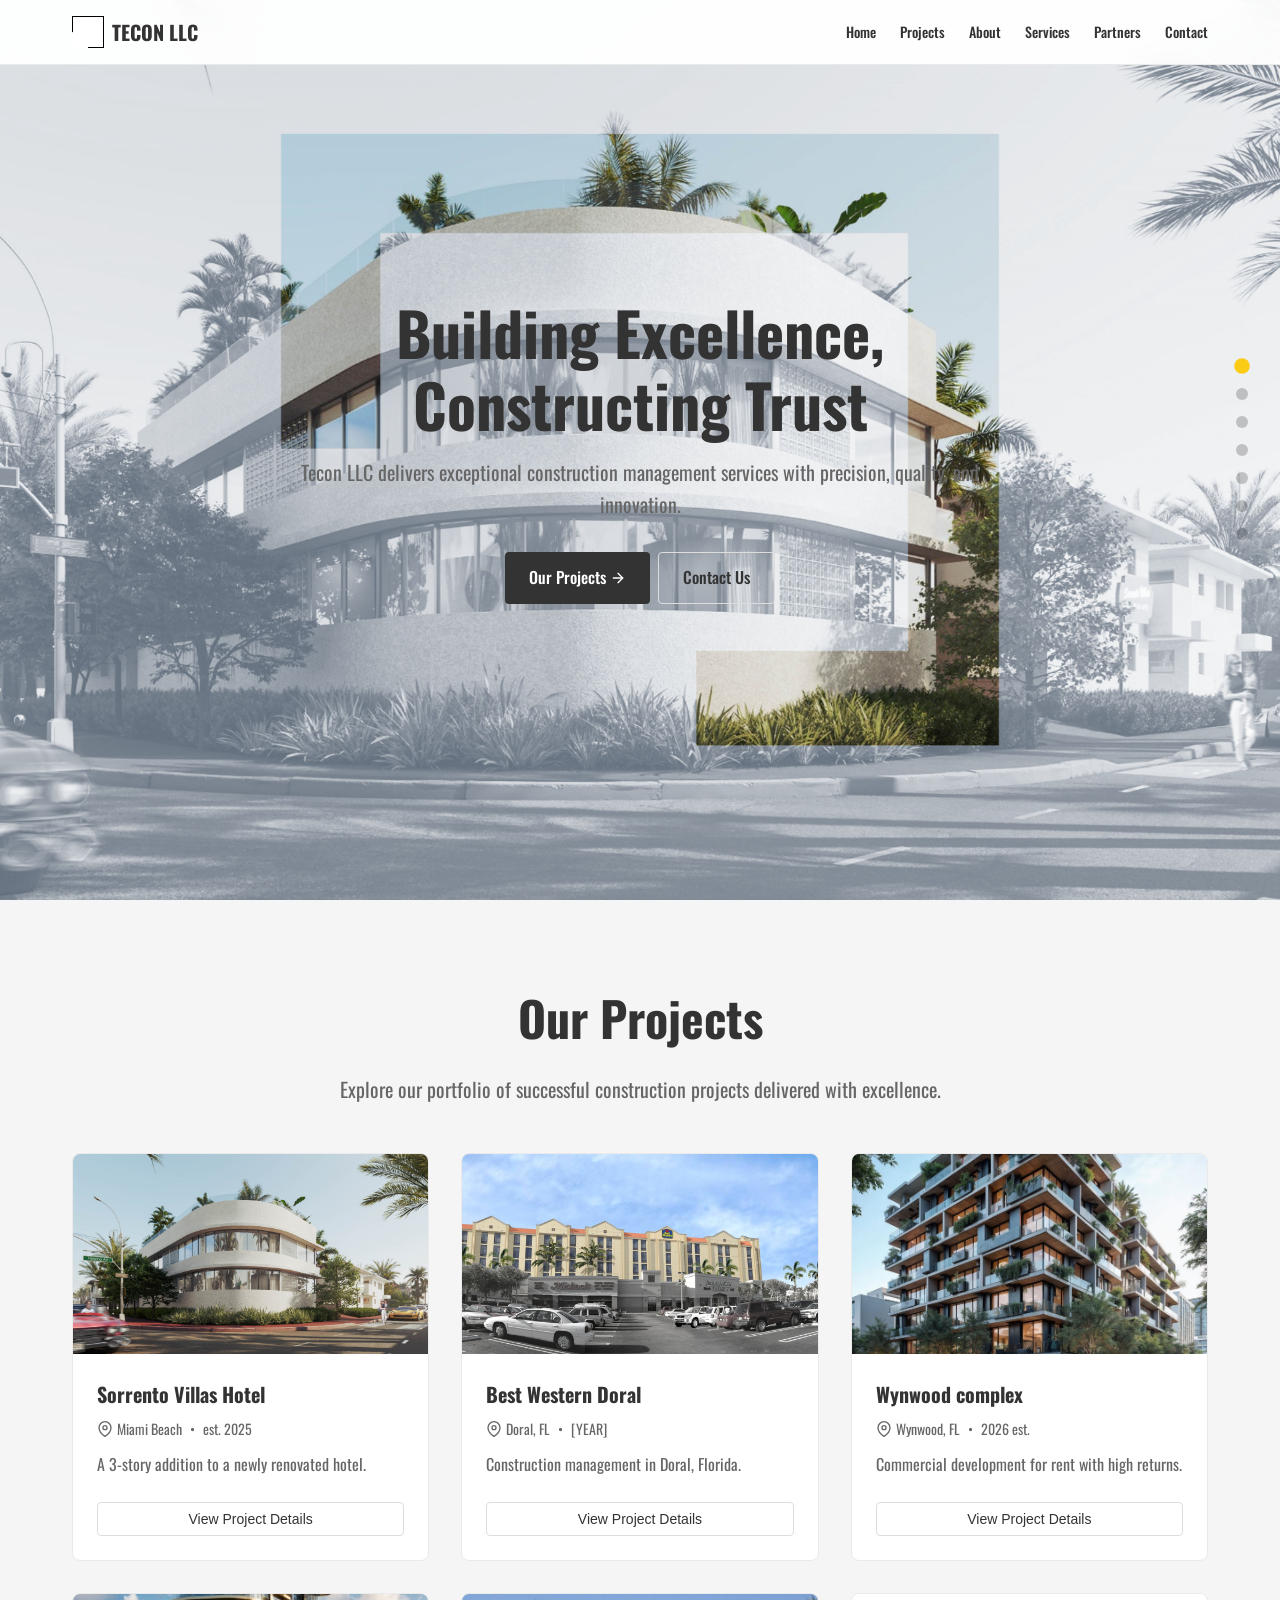
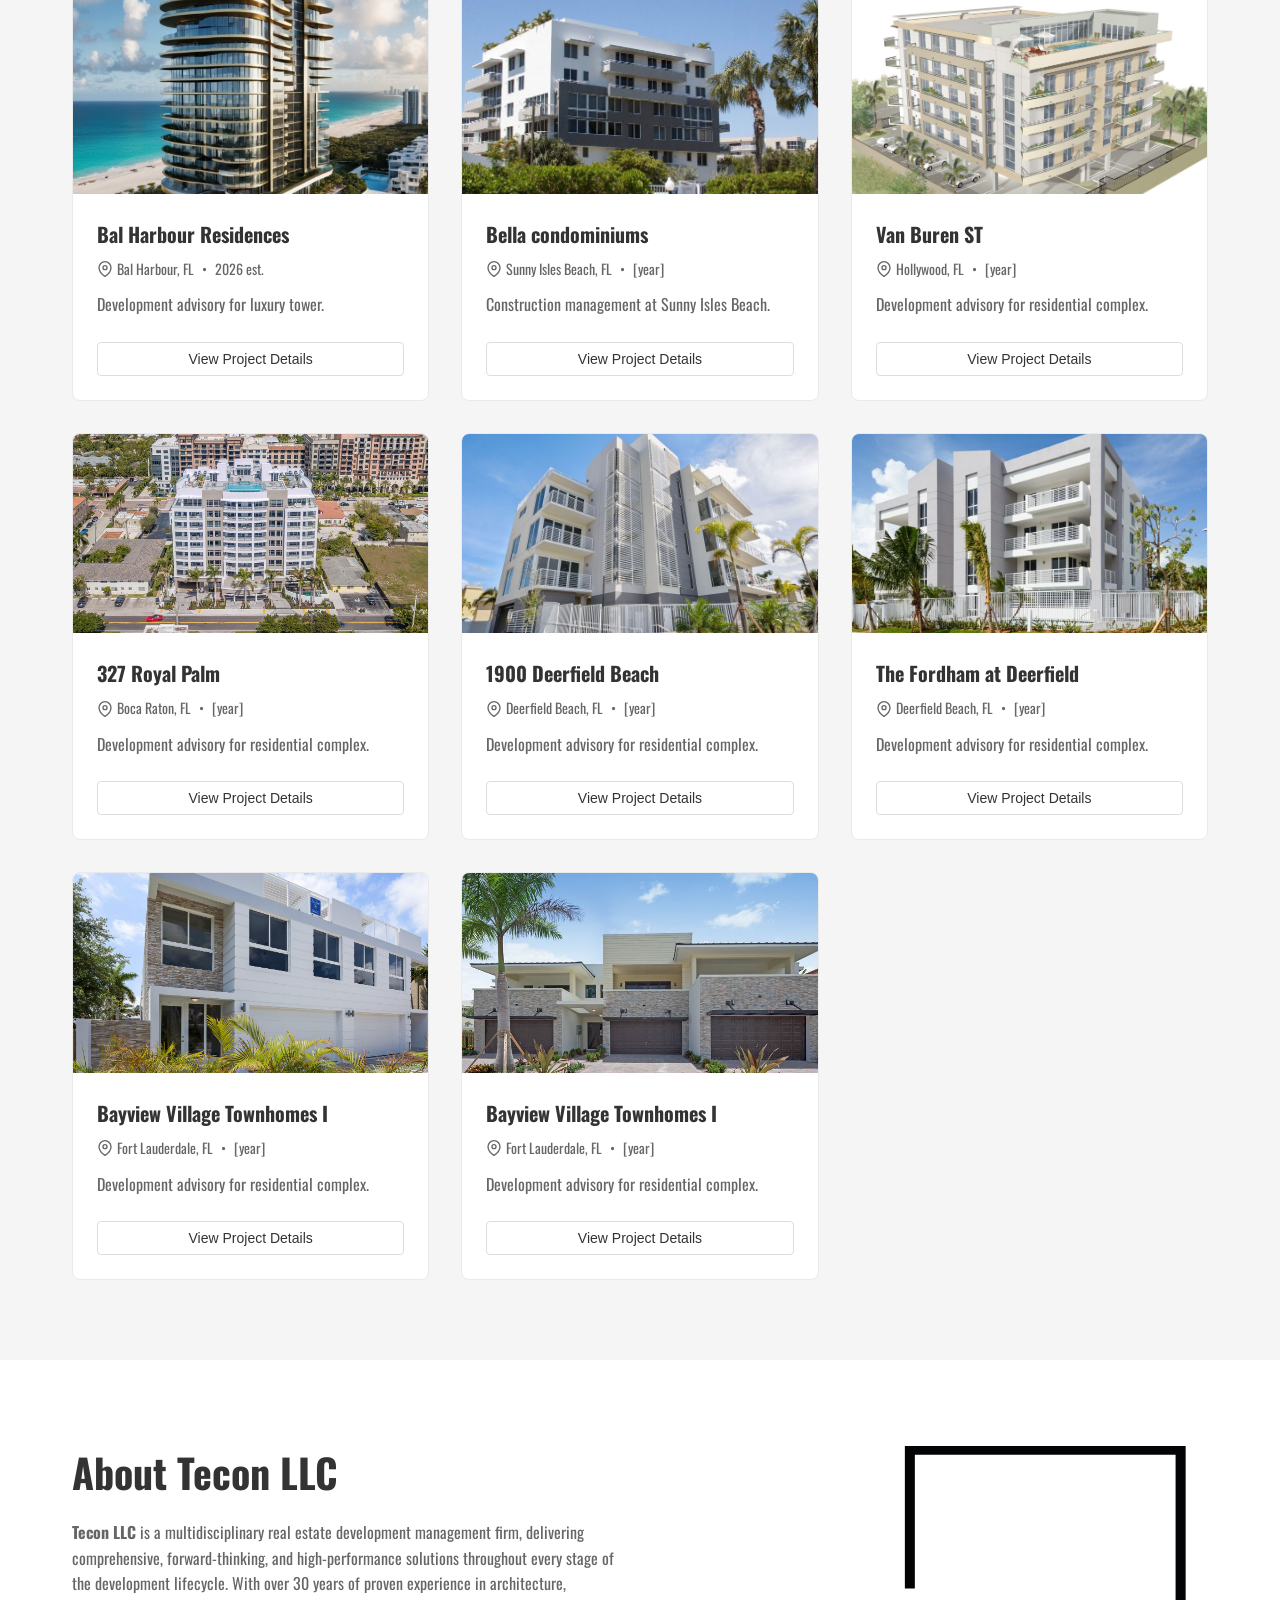
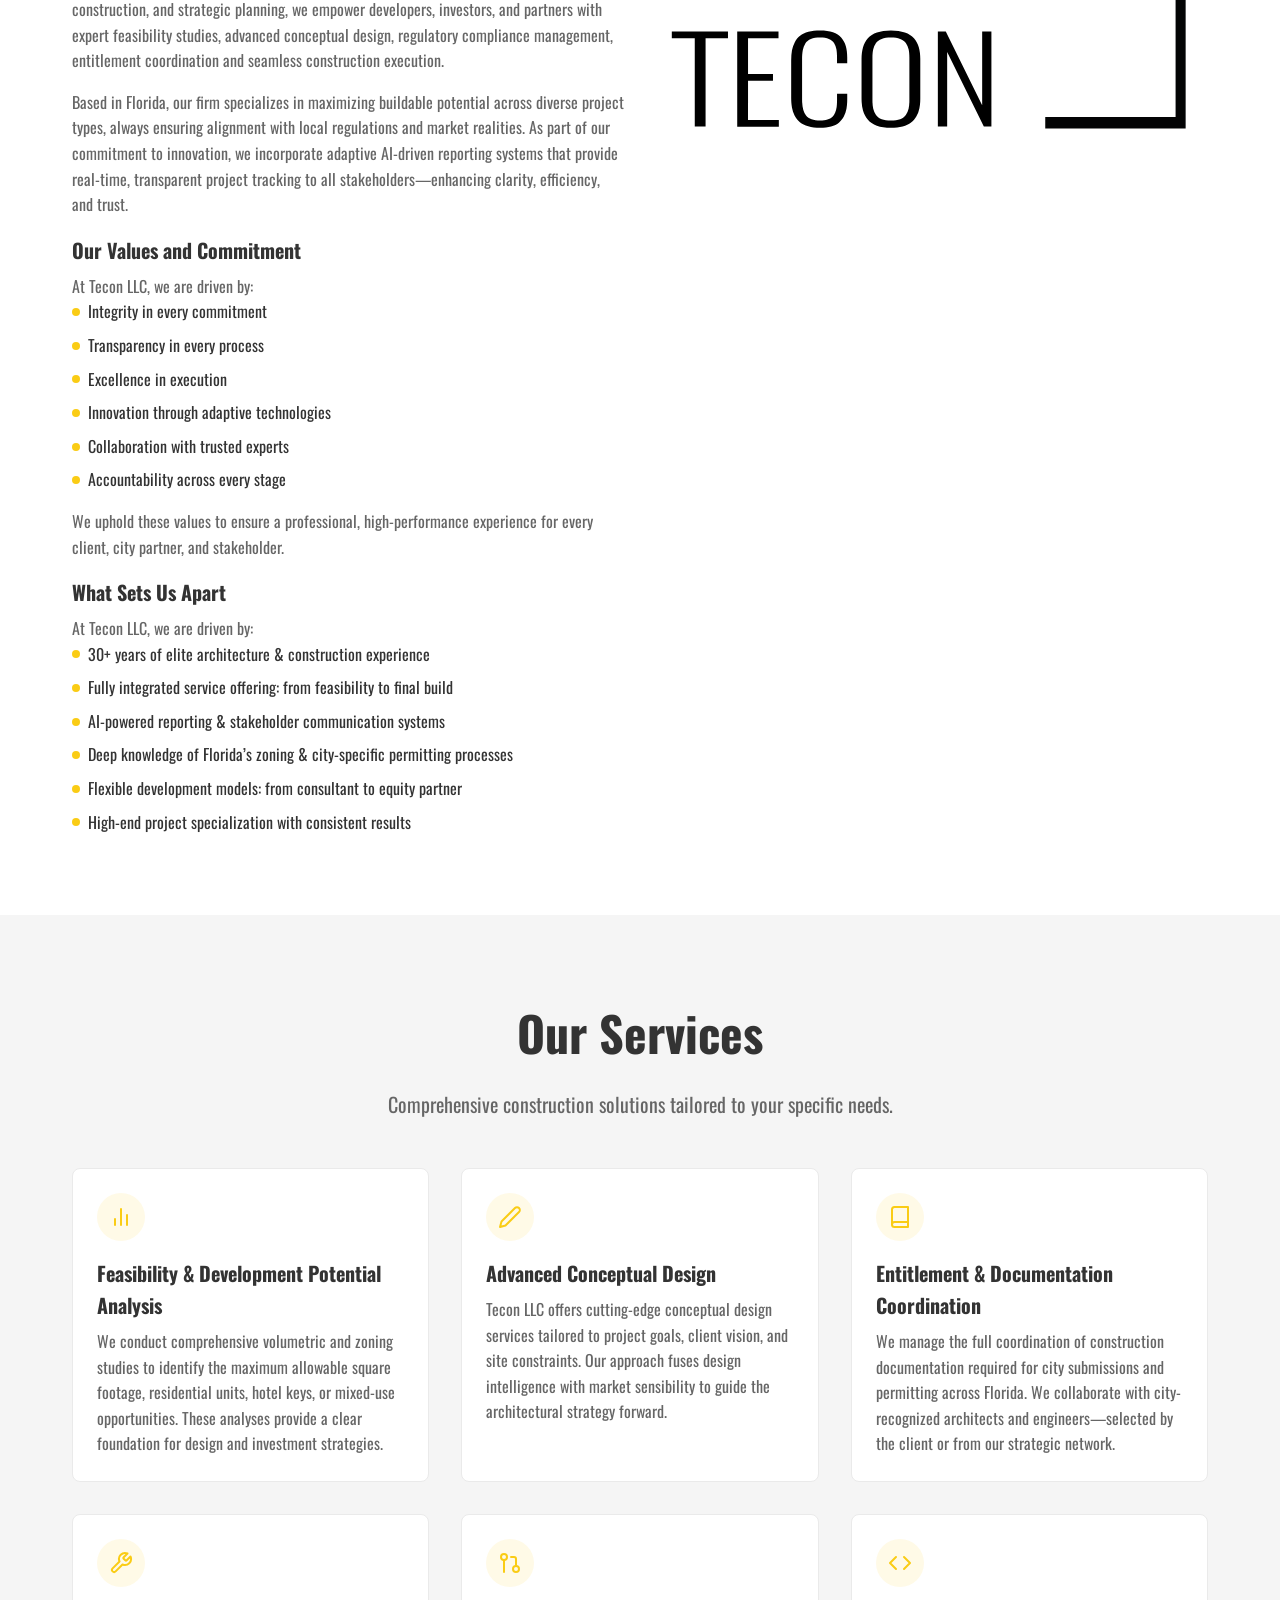
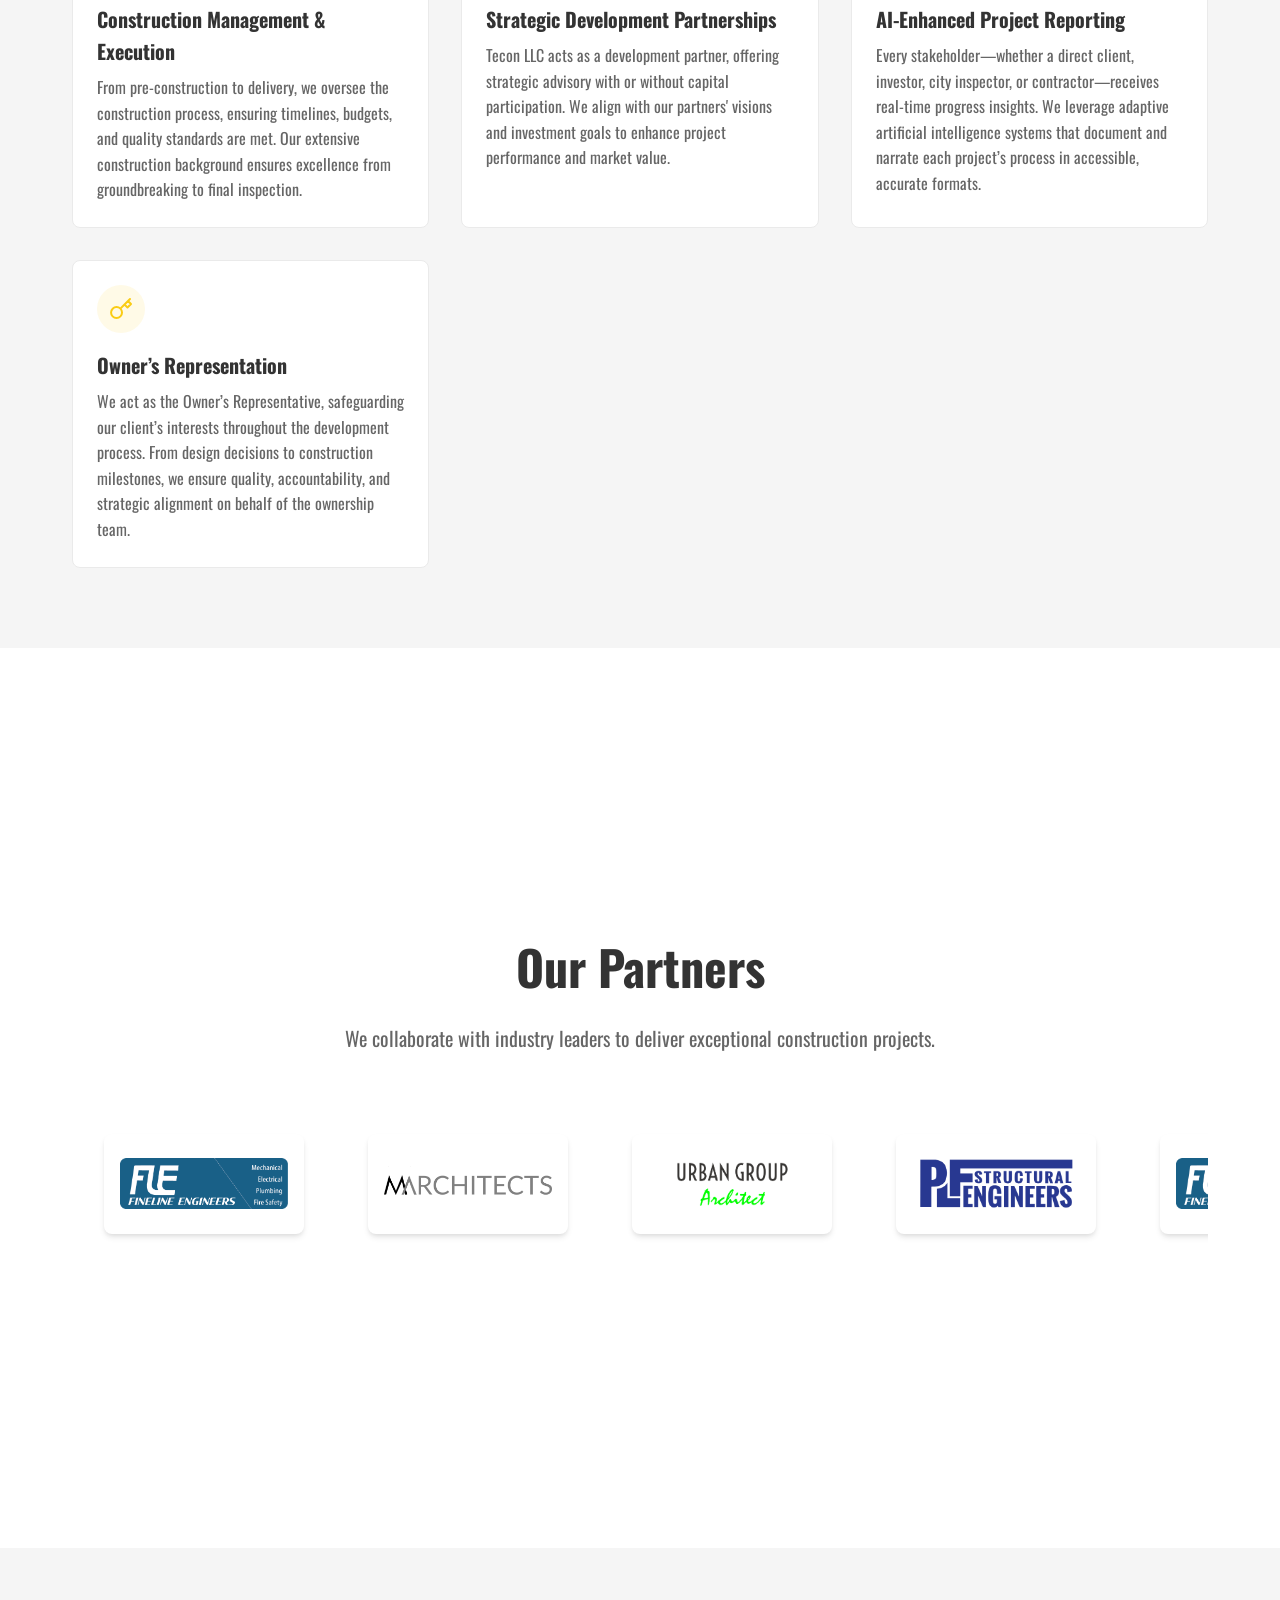
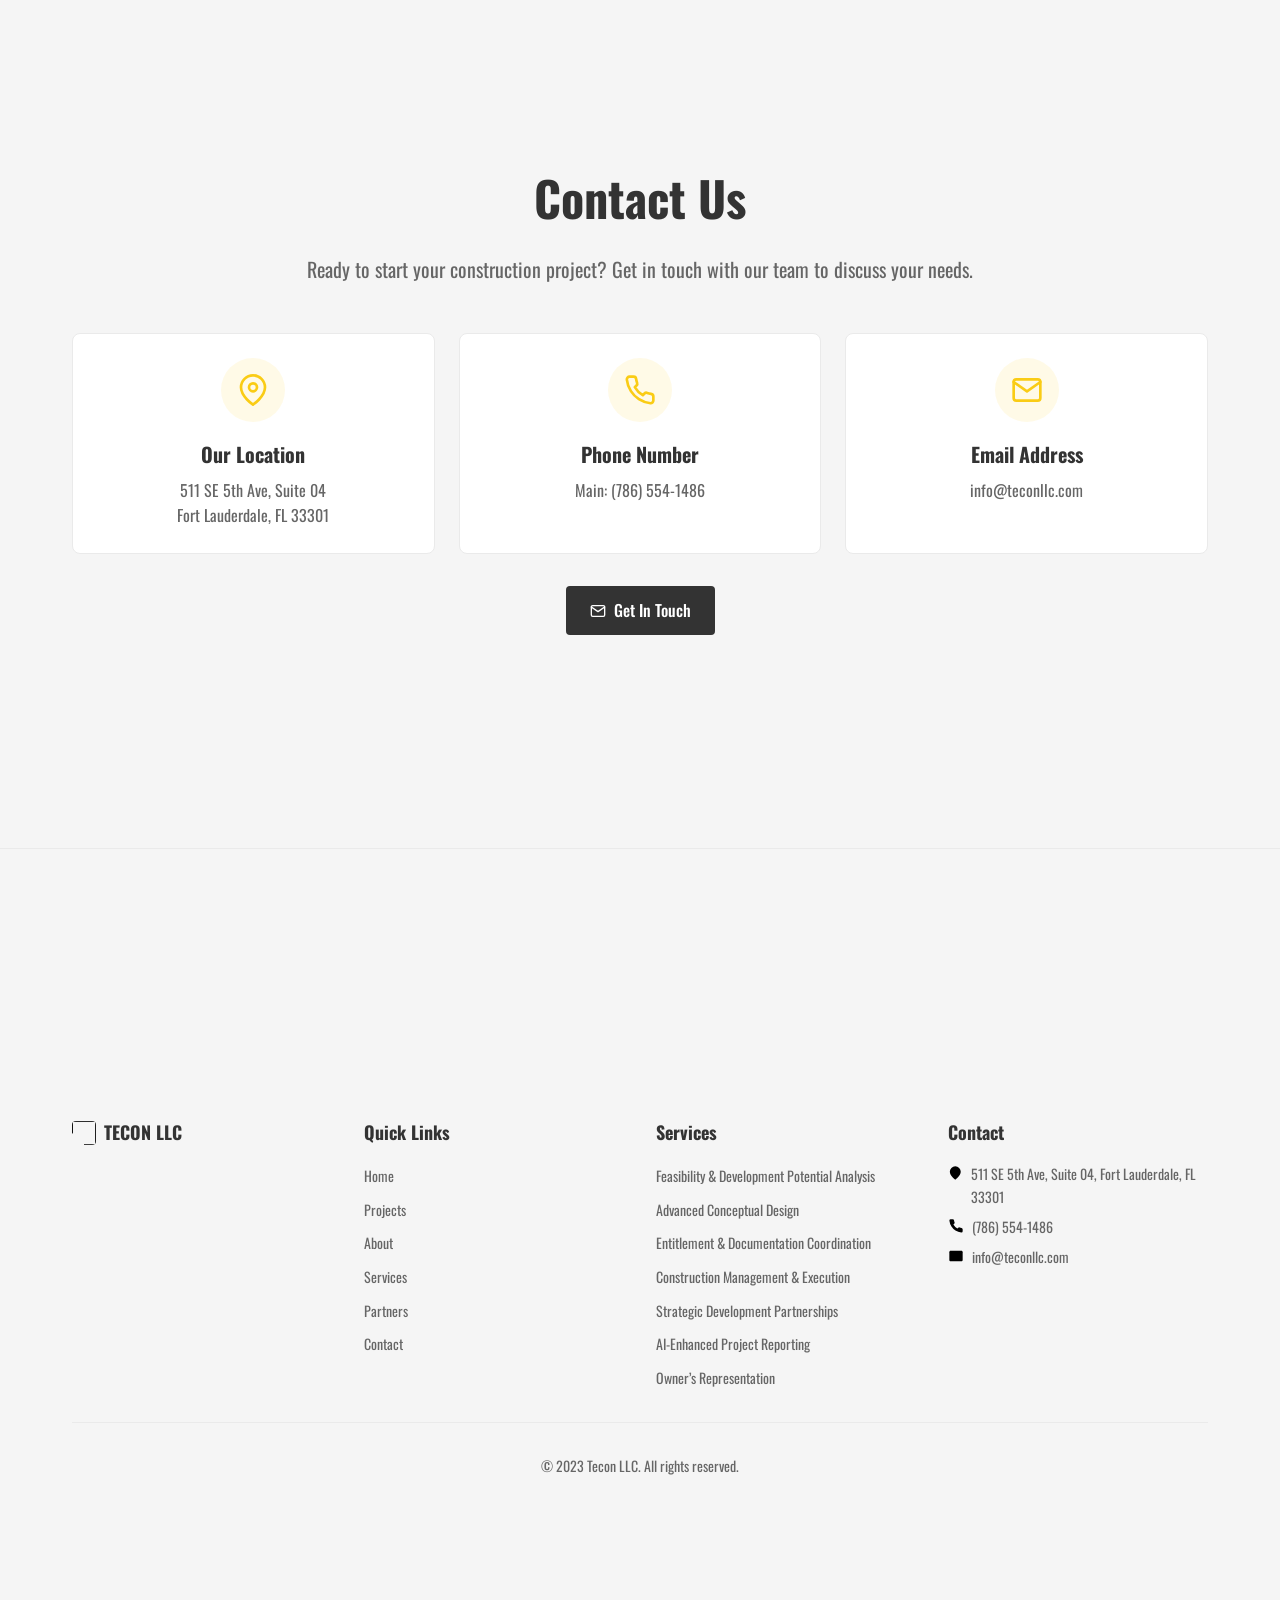
==== commit d9d9768a: "Partners carousel Partners carousel now working properly" ====
--- a/index.html
+++ b/index.html
@@ -689,6 +689,19 @@
           <div class="partners-carousel-container">
             <div class="partners-carousel">
               <!-- Partner logos - these will be duplicated in the JavaScript for continuous scrolling -->
+              <div class="partner-logo">
+                <img src="img/flengineers.png" alt="Fine Lime Engineers">
+              </div>
+              <div class="partner-logo">
+                <img src="img/marchitects.png" alt="M-Architects">
+              </div>
+              <div class="partner-logo">
+                <img src="img/urban2.png" alt="Urban Group Contractors">
+              </div>
+              <div class="partner-logo">
+                <img src="img/fiallo.png" alt="PLF Estructural Engineers">
+              </div>
+              <!--duplicate because js not working properly fml-->
               <div class="partner-logo">
                 <img src="img/flengineers.png" alt="Fine Lime Engineers">
               </div>
--- a/styles.css
+++ b/styles.css
@@ -961,8 +961,9 @@
 
 .partners-carousel {
   display: flex;
-  animation: scrollPartners 10s linear infinite;
-  width: 80%;
+  animation: scrollPartners 30s linear infinite;
+  /**width: 80%;**/
+  width: max-content;
 }
 
 .partner-logo {
@@ -994,11 +995,8 @@
   0% {
     transform: translateX(0);
   }
-  50% {
-    transform: translateX(-20%);
-  }
   100% {
-    transform: translateX(0%);
+    transform: translateX(-50%);
   }
 }
 
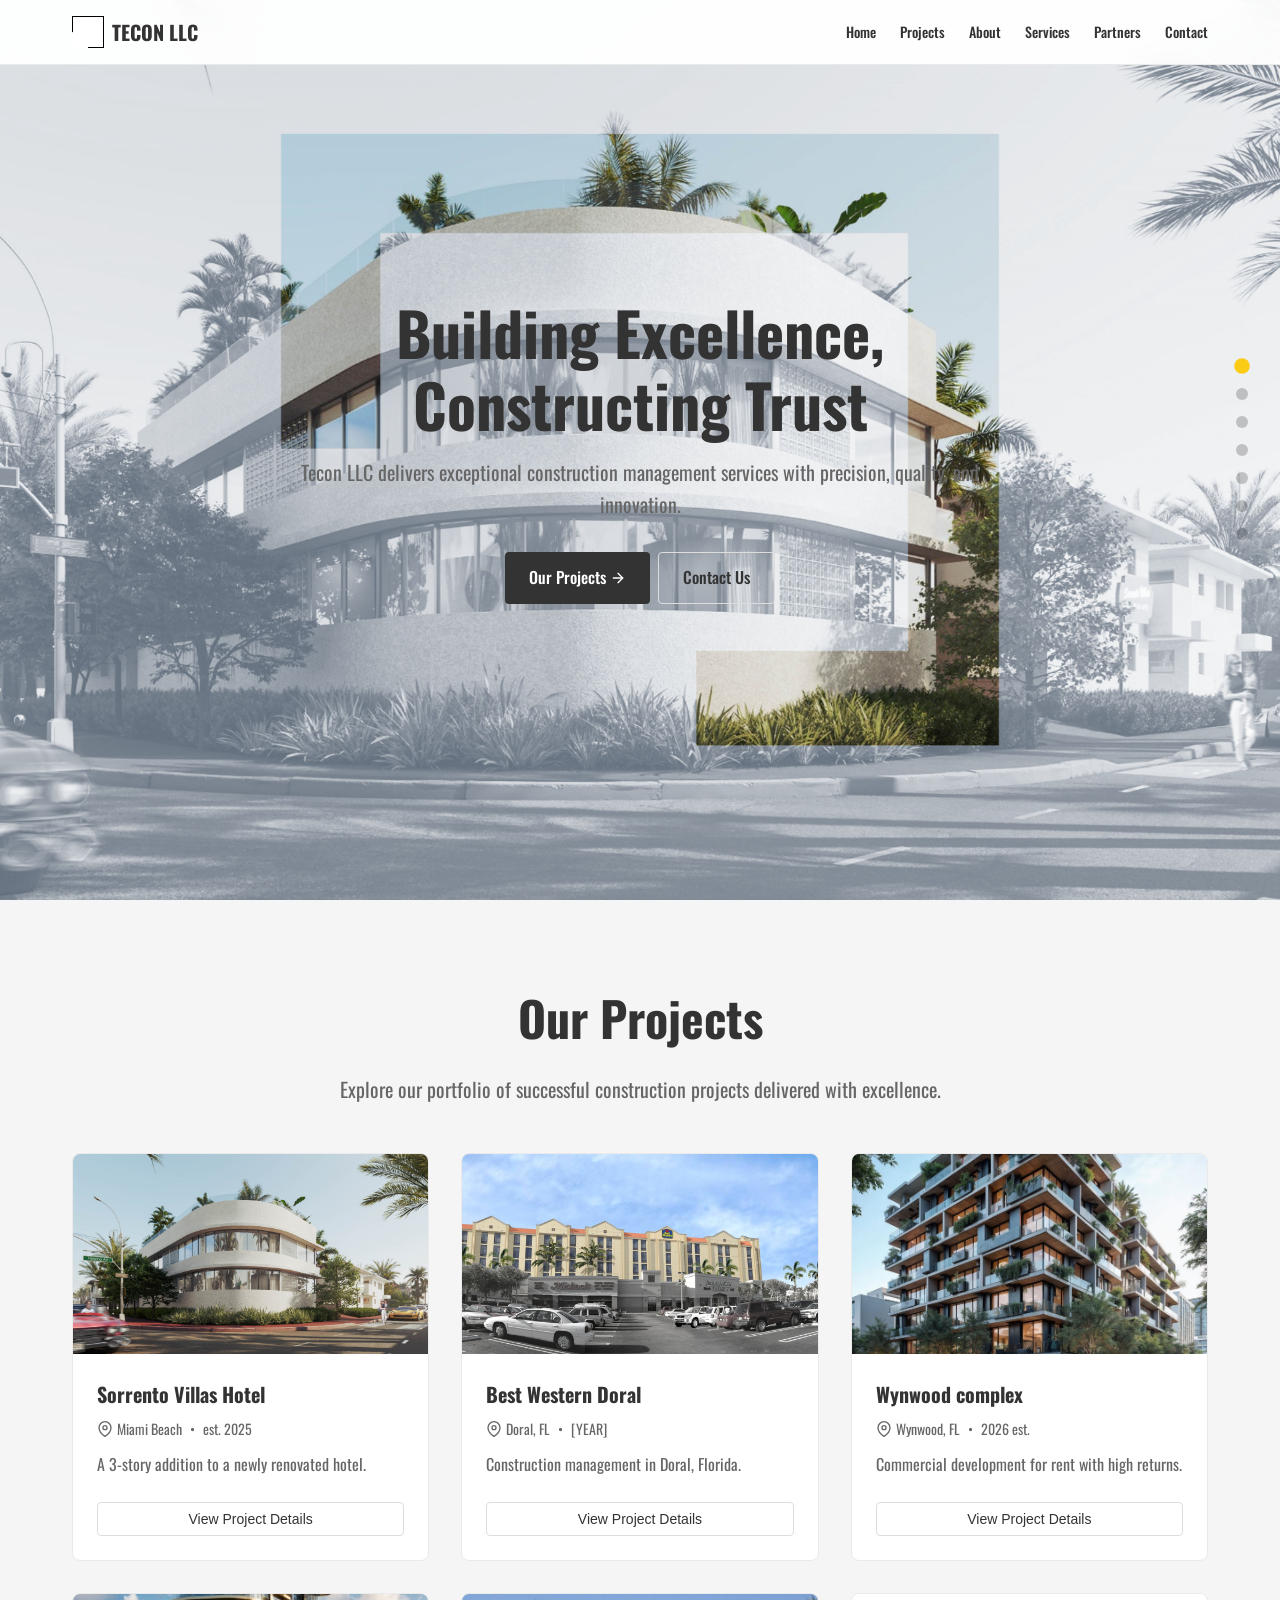
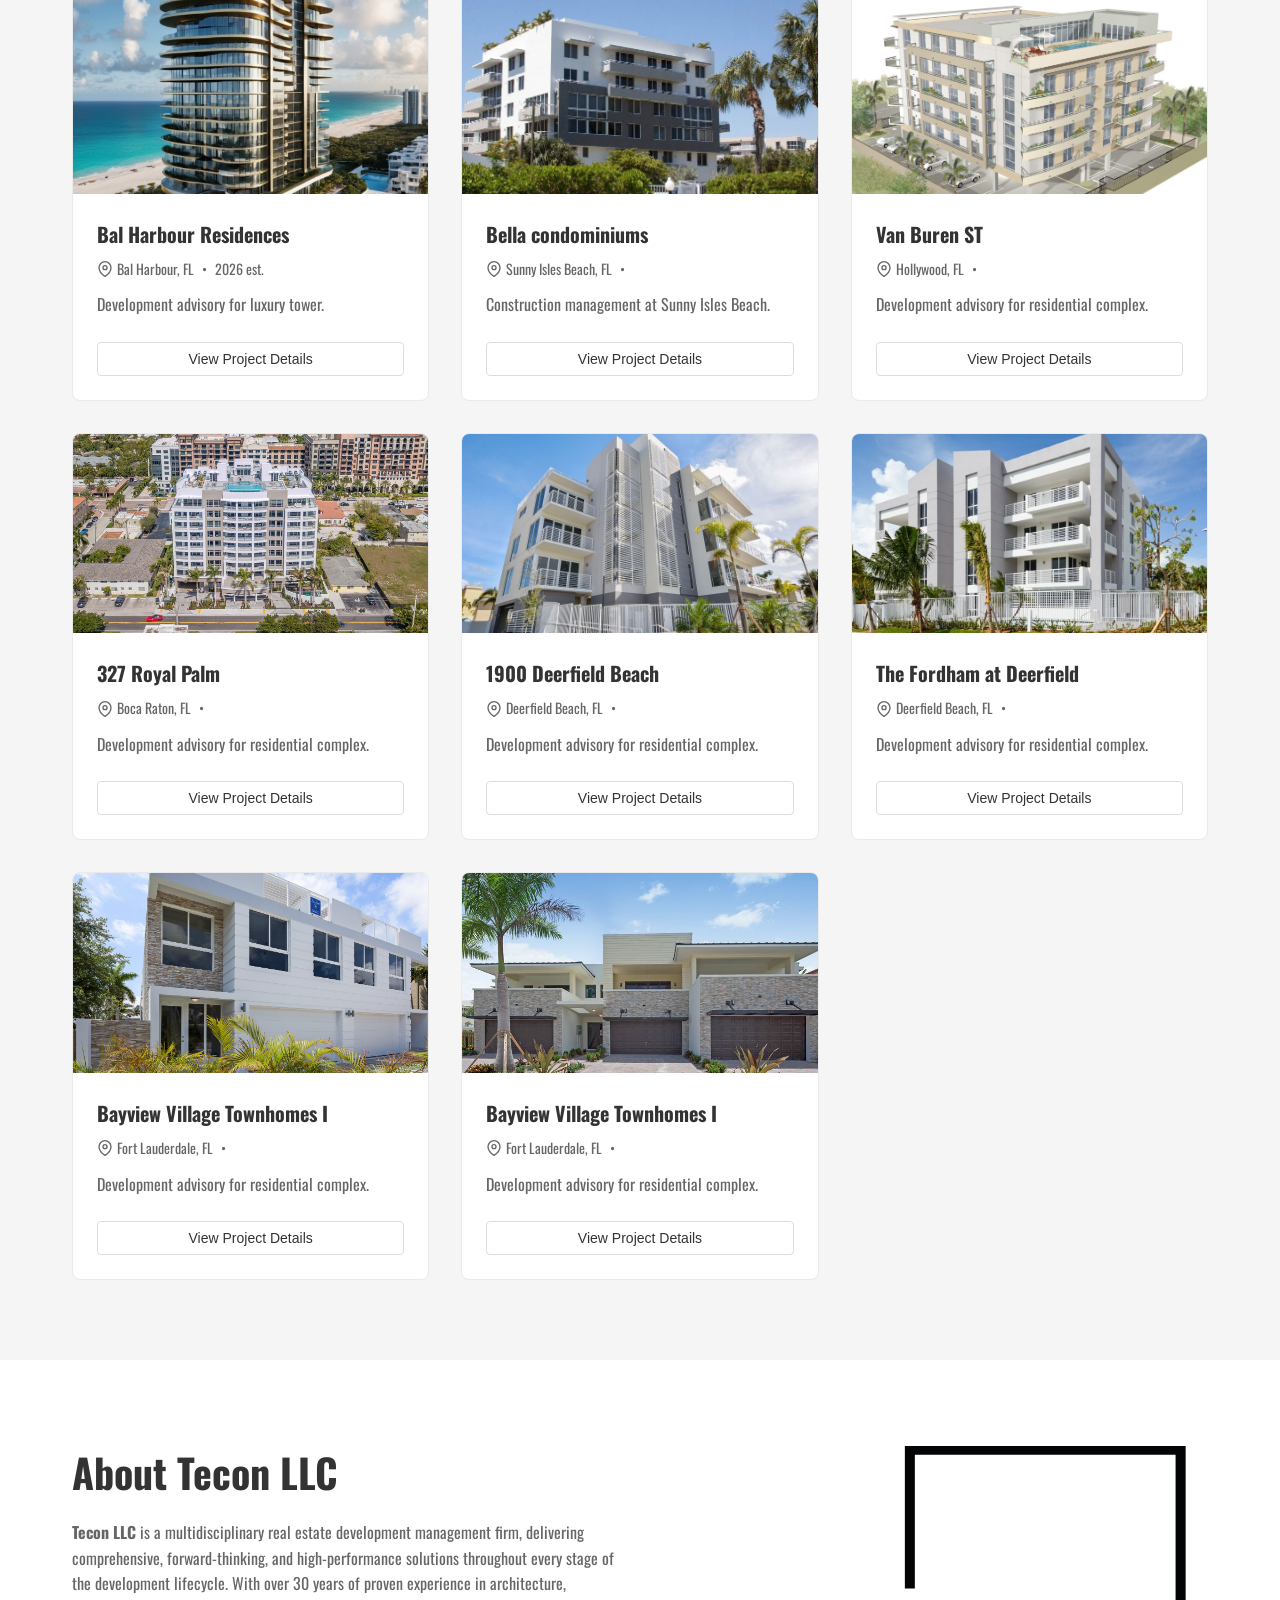
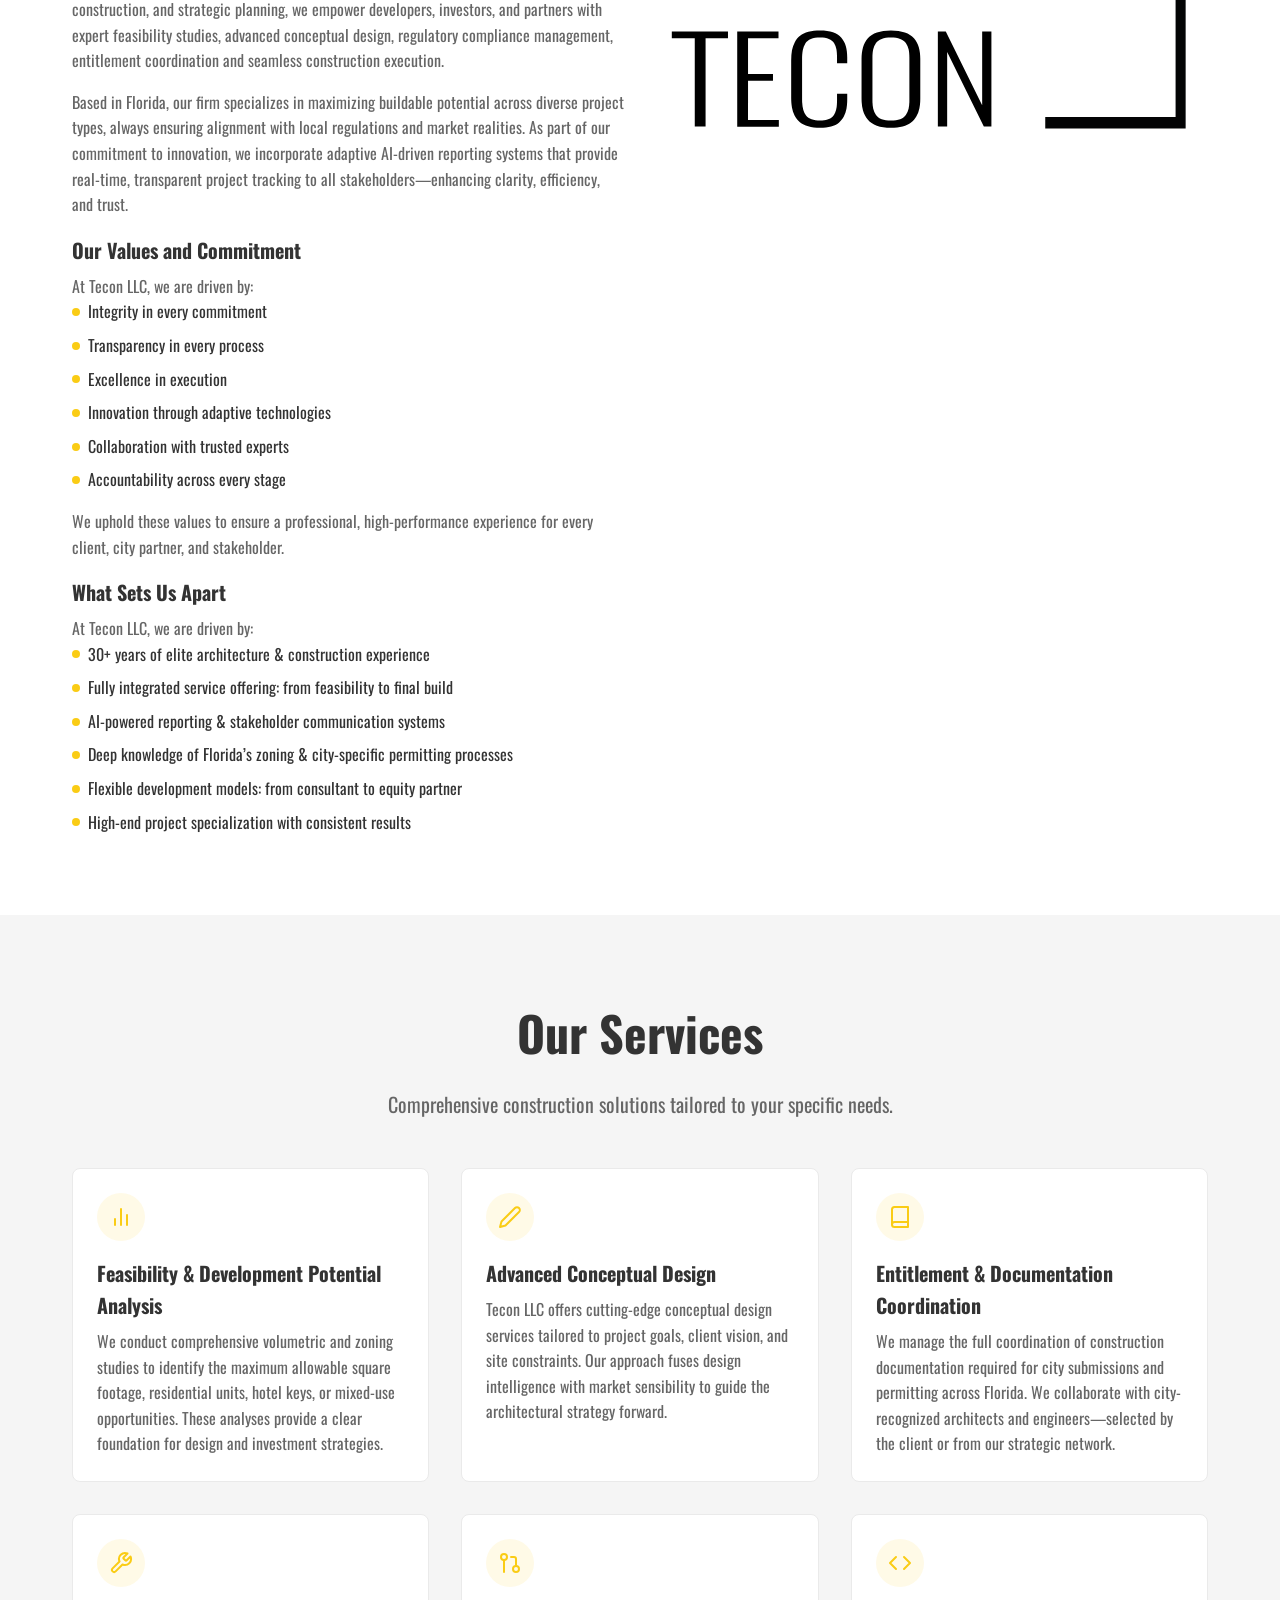
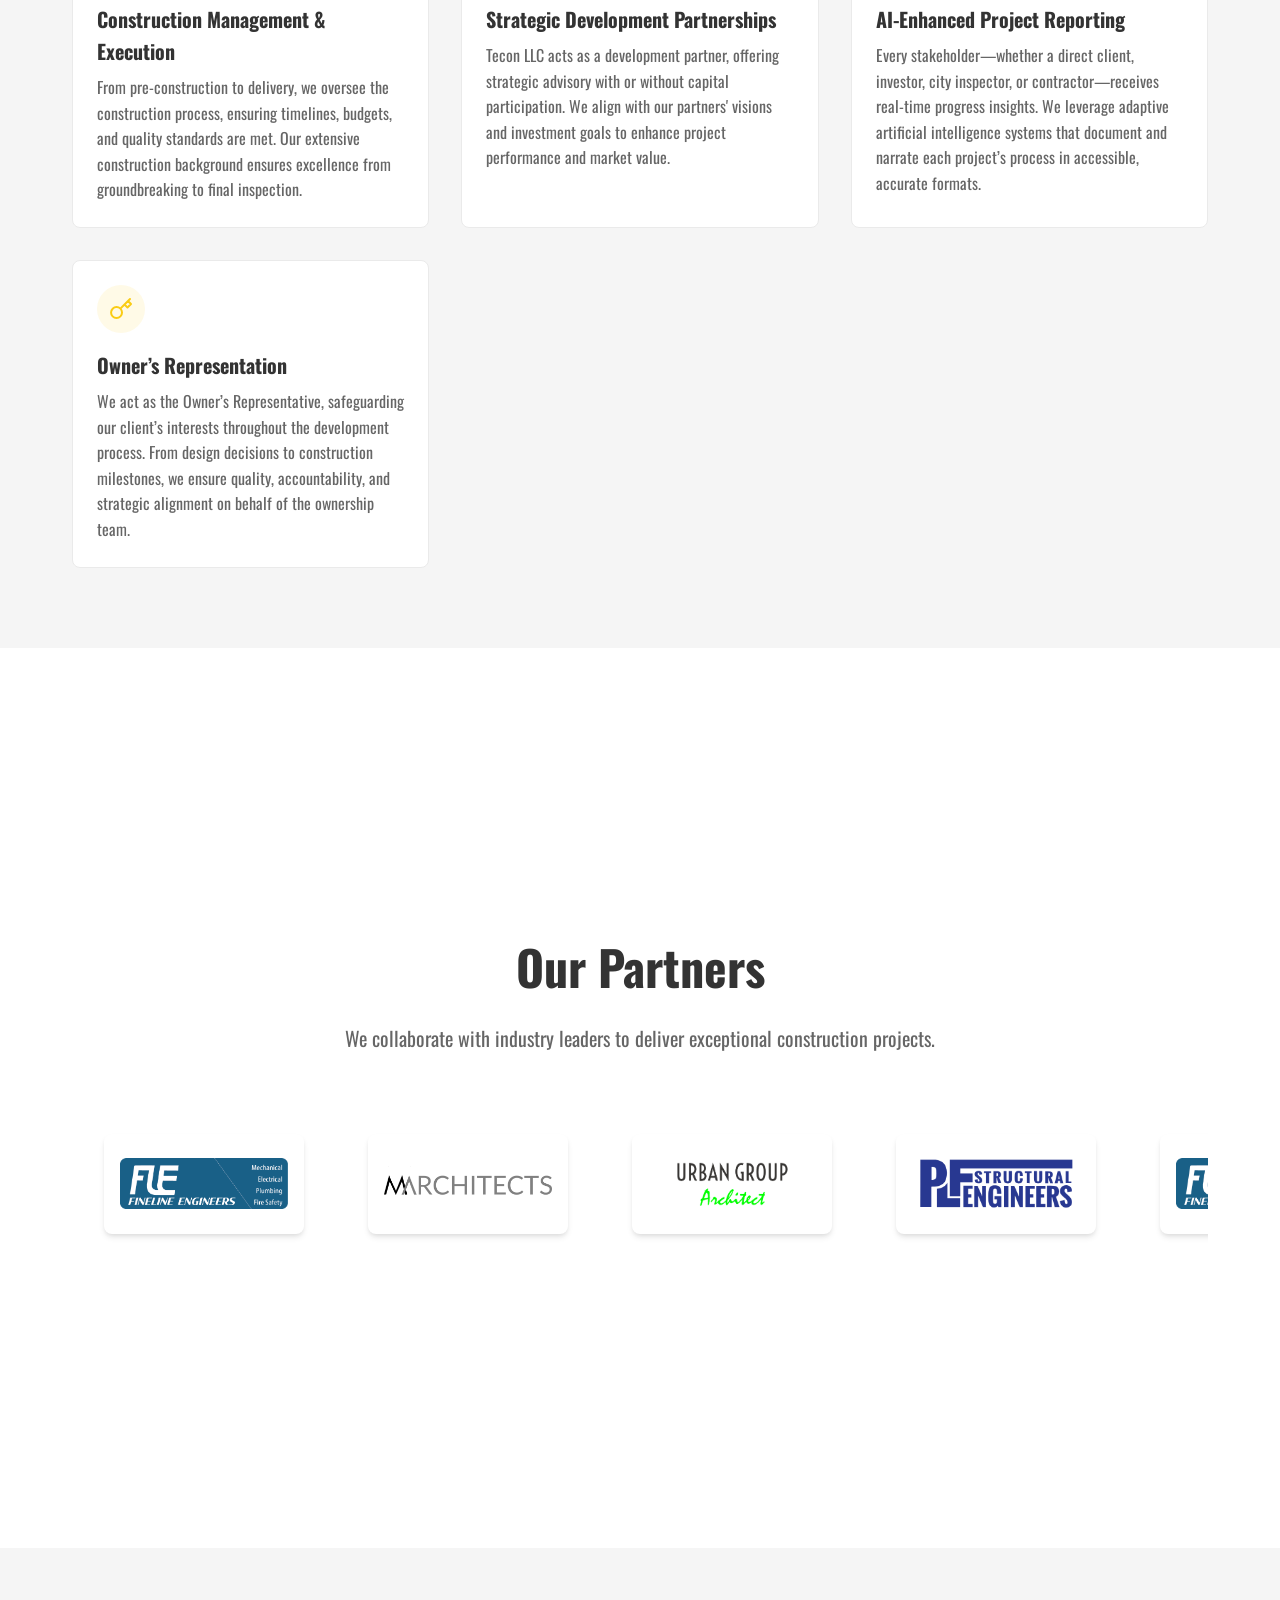
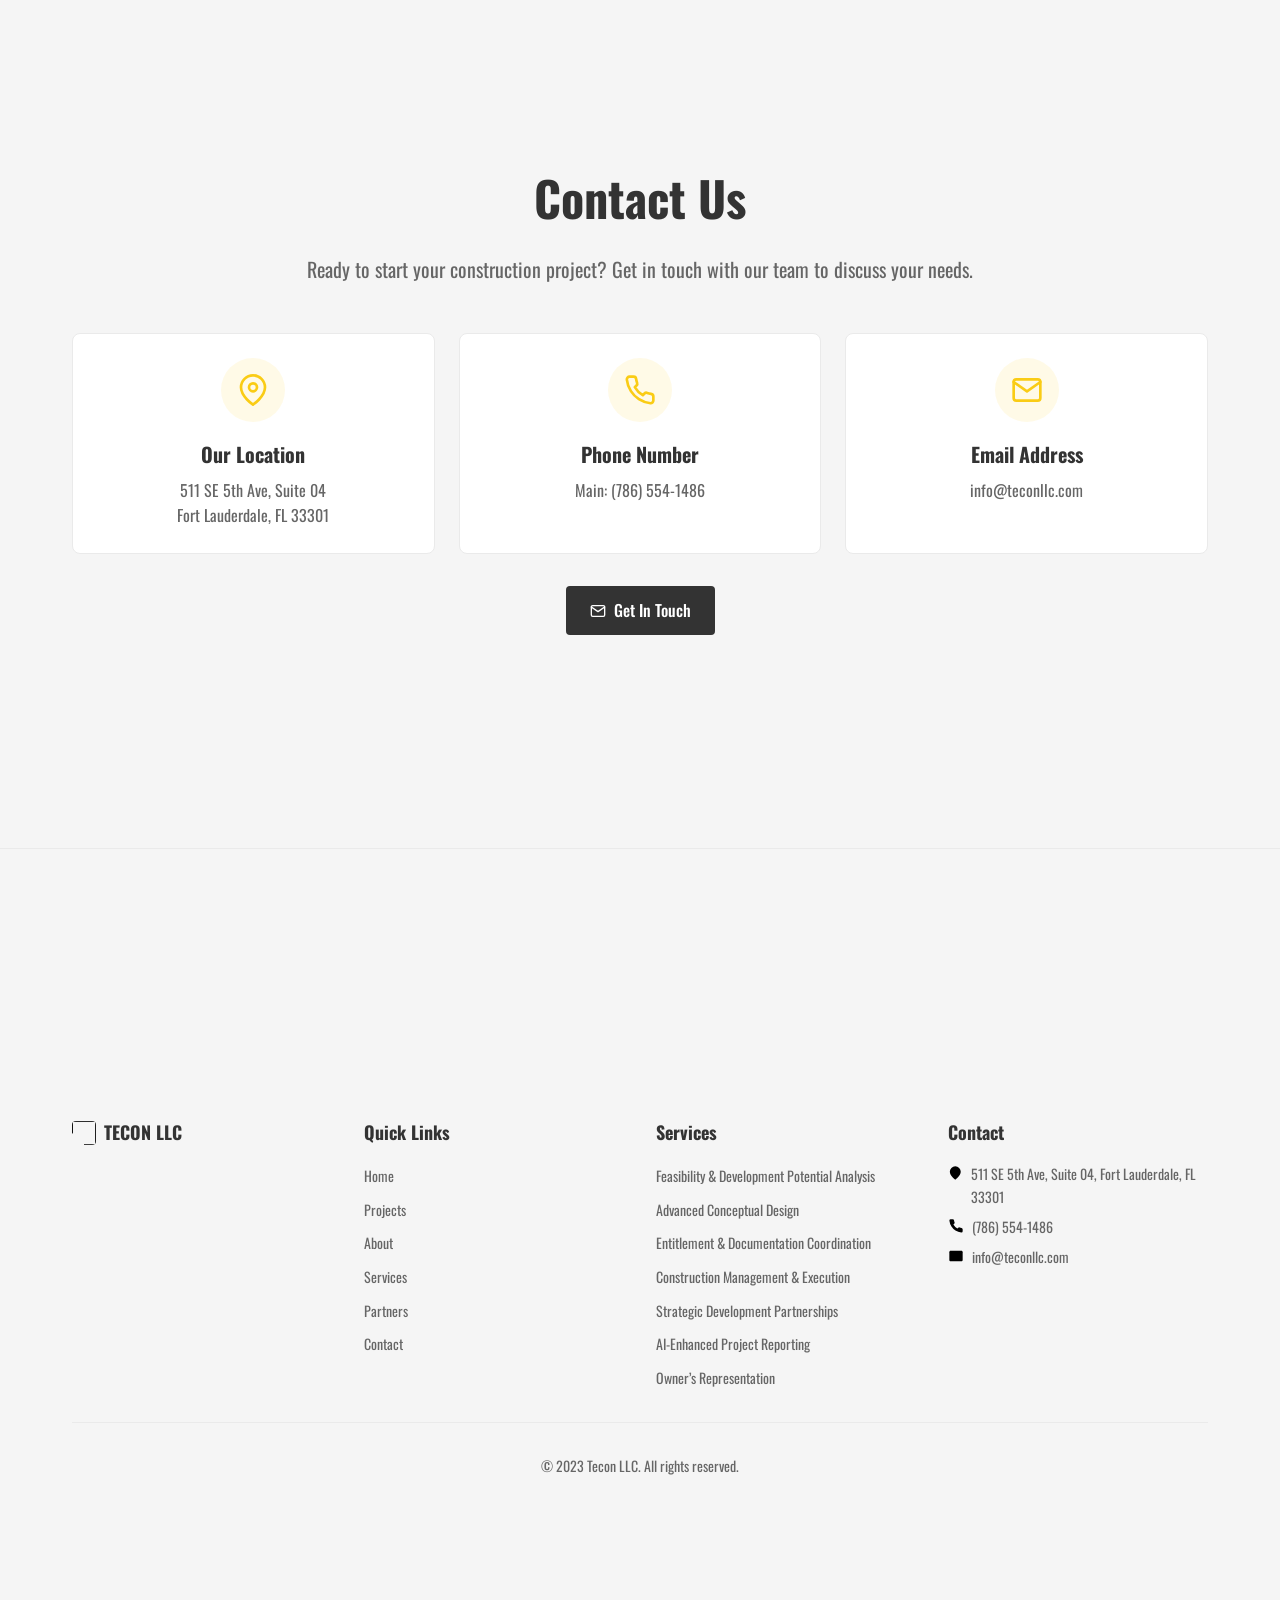
==== commit 4fa6db5f: "Add files via upload" ====
--- a/index.html
+++ b/index.html
@@ -211,7 +211,7 @@
                 </svg>
                 <span> Sunny Isles Beach, FL </span>
                 <span style="margin: 0 0.5rem;">•</span>
-                <span>[year]</span>
+                <span></span>
               </div>
               <p class="project-description">Construction management at Sunny Isles Beach.</p>
             </div>
@@ -234,7 +234,7 @@
                 </svg>
                 <span>Hollywood, FL</span>
                 <span style="margin: 0 0.5rem;">•</span>
-                <span>[year]</span>
+                <span></span>
               </div>
               <p class="project-description">Development advisory for residential complex.</p>
             </div>
@@ -257,7 +257,7 @@
                 </svg>
                 <span>Boca Raton, FL</span>
                 <span style="margin: 0 0.5rem;">•</span>
-                <span>[year]</span>
+                <span></span>
               </div>
               <p class="project-description">Development advisory for residential complex.</p>
             </div>
@@ -280,7 +280,7 @@
                 </svg>
                 <span>Deerfield Beach, FL</span>
                 <span style="margin: 0 0.5rem;">•</span>
-                <span>[year]</span>
+                <span></span>
               </div>
               <p class="project-description">Development advisory for residential complex.</p>
             </div>
@@ -303,7 +303,7 @@
                 </svg>
                 <span>Deerfield Beach, FL</span>
                 <span style="margin: 0 0.5rem;">•</span>
-                <span>[year]</span>
+                <span></span>
               </div>
               <p class="project-description">Development advisory for residential complex.</p>
             </div>
@@ -326,7 +326,7 @@
                 </svg>
                 <span>Fort Lauderdale, FL</span>
                 <span style="margin: 0 0.5rem;">•</span>
-                <span>[year]</span>
+                <span></span>
               </div>
               <p class="project-description">Development advisory for residential complex.</p>
             </div>
@@ -349,7 +349,7 @@
                 </svg>
                 <span>Fort Lauderdale, FL</span>
                 <span style="margin: 0 0.5rem;">•</span>
-                <span>[year]</span>
+                <span></span>
               </div>
               <p class="project-description">Development advisory for residential complex.</p>
             </div>
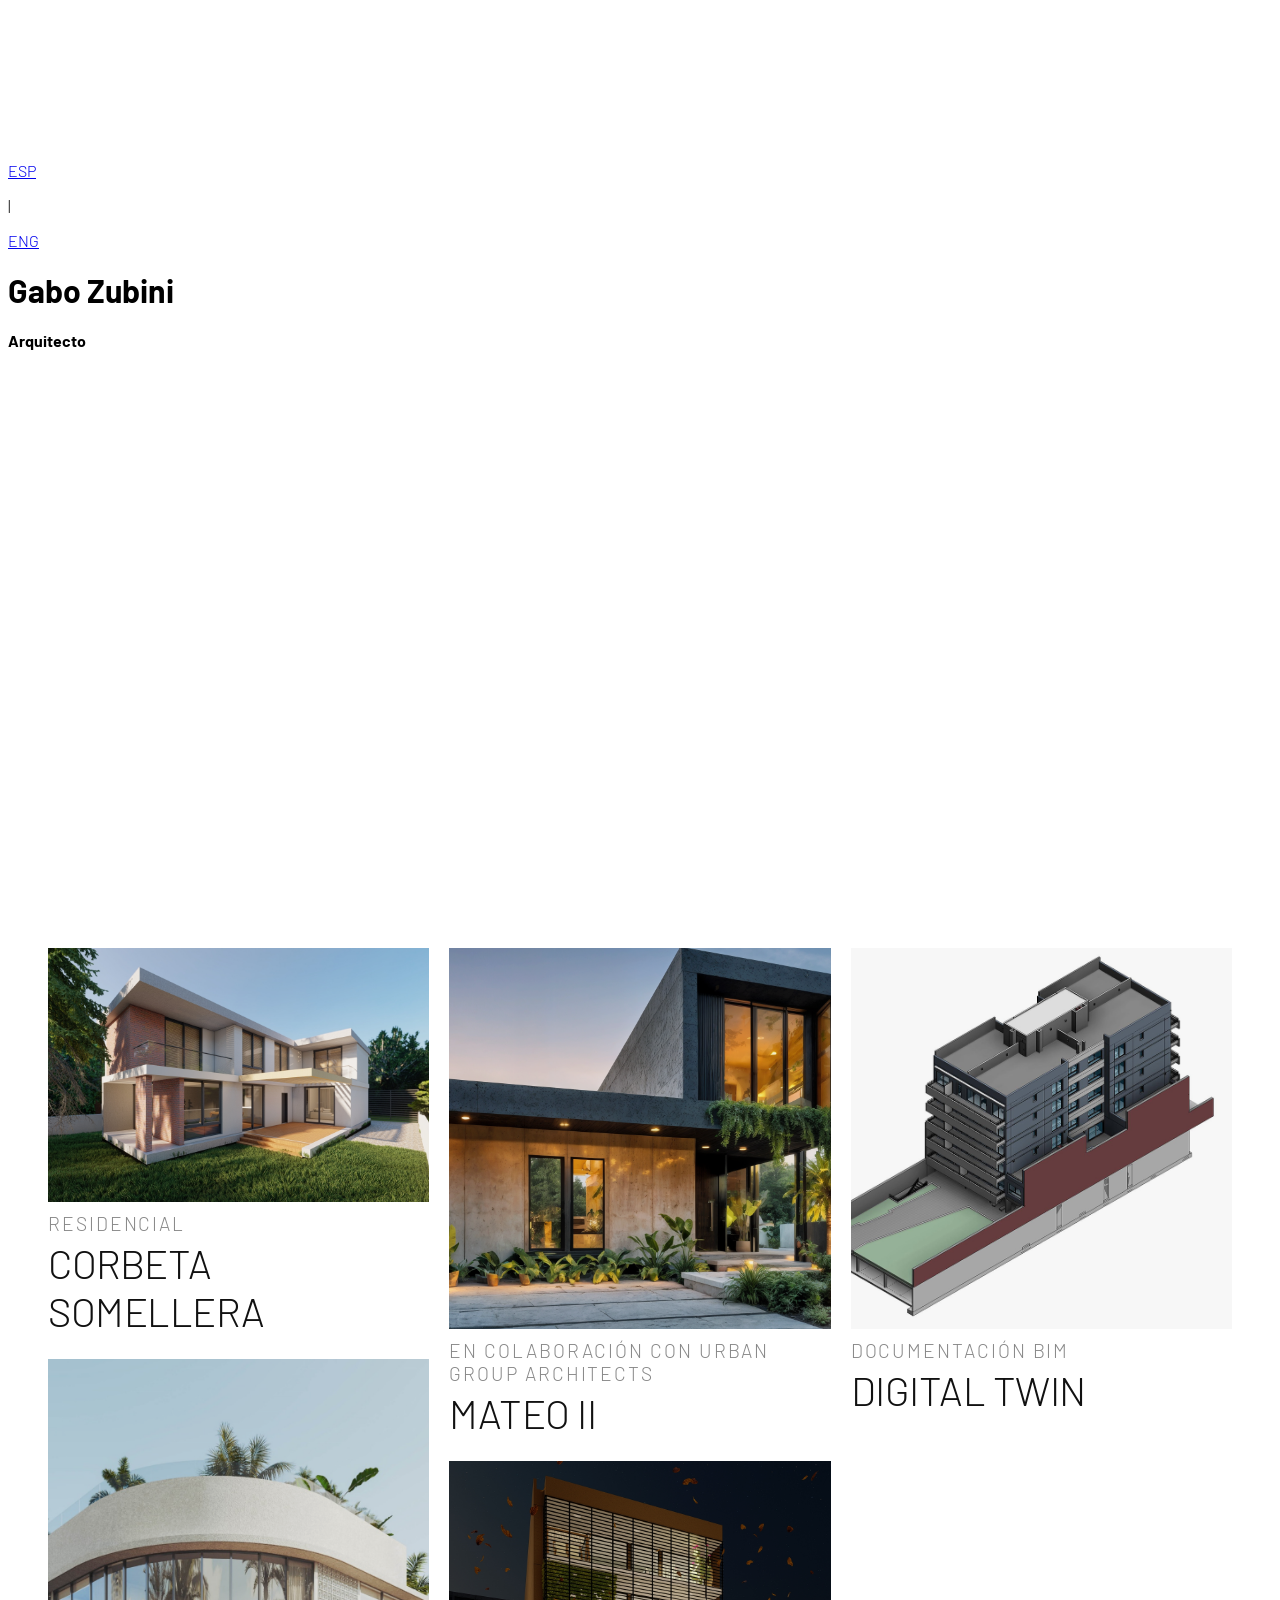
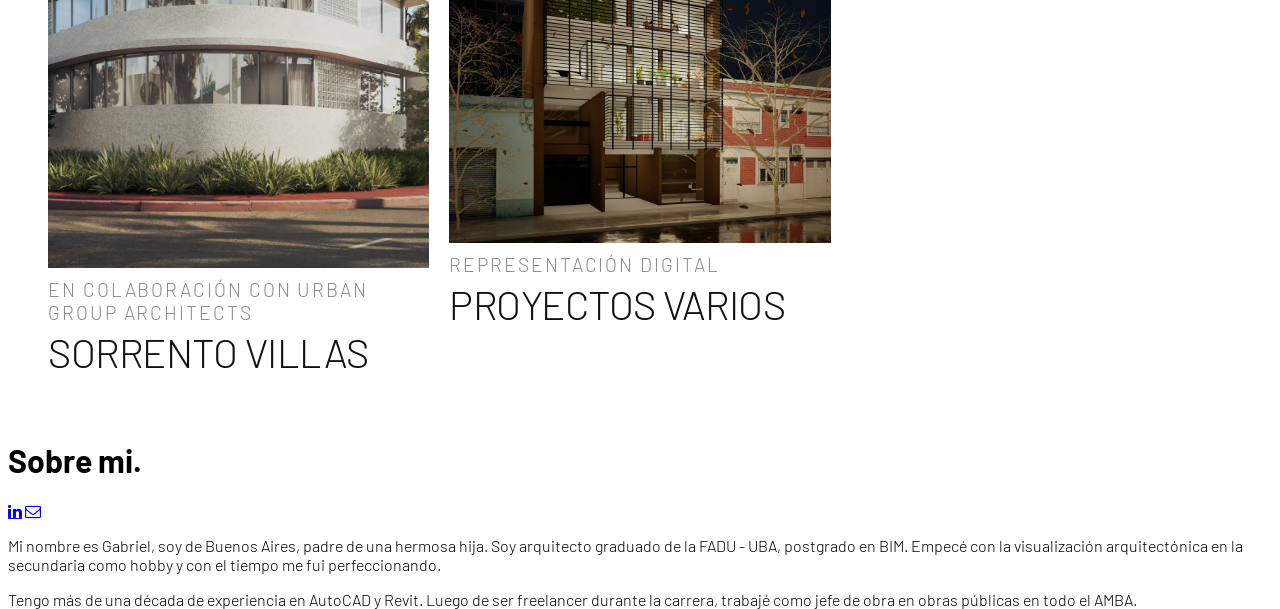
==== commit 95606fba: "Add files via upload" ====
--- a/index.html
+++ b/index.html
@@ -1,1237 +1,595 @@
-<!DOCTYPE html>
-<html lang="en">
-<head>
-  <meta charset="UTF-8">
-  <meta name="viewport" content="width=device-width, initial-scale=1.0">
-  <title>Tecon LLC - Construction Services</title>
-  <link rel="stylesheet" href="styles.css">
-  <link rel="preconnect" href="https://fonts.googleapis.com">
-  <link rel="preconnect" href="https://fonts.gstatic.com" crossorigin>
-  <link href="https://fonts.googleapis.com/css2?family=Oswald:wght@200..700&display=swap" rel="stylesheet">
-</head>
-<body>
-  <!-- Slideshow Modal -->
-  <div id="slideshow-modal" class="modal">
-    <div class="modal-content">
-      <span class="close-modal">&times;</span>
-      <div class="slideshow-container">
-        <div class="slideshow-slides">
-          <!-- Slides will be inserted here dynamically -->
-        </div>
-        <button class="slideshow-prev">&#10094;</button>
-        <button class="slideshow-next">&#10095;</button>
-      </div>
-      <div class="slideshow-caption"></div>
-      <div class="slideshow-dots">
-        <!-- Dots will be inserted here dynamically -->
-      </div>
-    </div>
-  </div>
-
-  <!-- Navigation Dots -->
-  <div class="nav-dots">
-    <a href="#hero" class="nav-dot active"></a>
-    <a href="#projects" class="nav-dot"></a>
-    <a href="#about" class="nav-dot"></a>
-    <a href="#services" class="nav-dot"></a>
-    <!--<a href="#where-we-work" class="nav-dot"></a>-->
-    <a href="#partners" class="nav-dot"></a>
-    <a href="#contact" class="nav-dot"></a>
-    <a href="#footer" class="nav-dot"></a>
-  </div>
-
-  <!-- Header -->
-  <header>
-    <div class="container">
-      <div class="header-content">
-        <a href="#" class="logo">
-          <div class="logo-square"></div>
-          <span class="logo-text">TECON LLC</span>
-        </a>
-        <nav>
-          <a href="#hero">Home</a>
-          <a href="#projects">Projects</a>
-          <a href="#about">About</a>
-          <a href="#services">Services</a>
-          <!--<a href="#where-we-work">Where We Work</a>-->
-          <a href="#partners">Partners</a>
-          <a href="#contact">Contact</a>
-        </nav>
-        <button class="button button-primary" style="display: none;">Get a Quote</button>
-        <!--<button class="mobile-menu-button">
-          <svg class="icon" viewBox="0 0 24 24">
-            <line x1="4" x2="20" y1="12" y2="12"></line>
-            <line x1="4" x2="20" y1="6" y2="6"></line>
-            <line x1="4" x2="20" y1="18" y2="18"></line>
-          </svg>
-        </button>-->
-      </div>
-    </div>
-  </header>
-
-  <main>
-    <!-- Hero Section -->
-    <section id="hero" class="hero">
-      <div class="hero-bg"></div>
-      <div class="container">
-        <div class="hero-content">
-          <h1>Building Excellence, <br class="hidden-mobile">Constructing Trust</h1>
-          <p>Tecon LLC delivers exceptional construction management services with precision, quality, and innovation.</p>
-          <div class="hero-buttons">
-            <a href="#projects" class="button button-primary button-lg">
-              Our Projects
-              <svg class="icon icon-sm" viewBox="0 0 24 24" style="margin-left: 0.25rem;">
-                <line x1="5" y1="12" x2="19" y2="12"></line>
-                <polyline points="12 5 19 12 12 19"></polyline>
-              </svg>
-            </a>
-            <a href="#contact" class="button button-outline button-lg">Contact Us</a>
-          </div>
-        </div>
-      </div>
-      <!--<div class="scroll-indicator">
-        <span class="scroll-indicator-text">Scroll Down</span>
-        <svg class="scroll-indicator-arrow" viewBox="0 0 24 24">
-          <line x1="12" y1="5" x2="12" y2="19"></line>
-          <polyline points="19 12 12 19 5 12"></polyline>
-        </svg>
-      </div>-->
-    </section>
-
-    <!-- Projects Section -->
-    <section id="projects" class="bg-muted">
-      <div class="container">
-        <h2 class="section-title">Our Projects</h2>
-        <p class="section-description">Explore our portfolio of successful construction projects delivered with excellence.</p>
-        
-        <div class="projects-grid">
-          <!-- Project 1 -->
-          <div class="project-card" data-project="sorrento">
-            <div class="project-image">
-              <img src="img/sorrento1.jpg" alt="Sorrento Villas Hotel">
-            </div>
-            <div class="project-content">
-              <h3 class="project-title">Sorrento Villas Hotel</h3>
-              <div class="project-meta">
-                <svg class="icon icon-sm" viewBox="0 0 24 24">
-                  <path d="M21 10c0 7-9 13-9 13s-9-6-9-13a9 9 0 0 1 18 0z"></path>
-                  <circle cx="12" cy="10" r="3"></circle>
-                </svg>
-                <span>Miami Beach</span>
-                <span style="margin: 0 0.5rem;">•</span>
-                <span>est. 2025</span>
-              </div>
-              <p class="project-description">A 3-story addition to a newly renovated hotel.</p>
-            </div>
-            <div class="project-footer">
-              <button class="button button-outline view-project" style="width: 100%;">View Project Details</button>
-            </div>
-          </div>
-
-          <!-- Project 2 -->
-          <div class="project-card" data-project="bestwestern">
-            <div class="project-image">
-              <img src="img/bestwestern1.jpg" alt="Best Western Doral">
-            </div>
-            <div class="project-content">
-              <h3 class="project-title">Best Western Doral</h3>
-              <div class="project-meta">
-                <svg class="icon icon-sm" viewBox="0 0 24 24">
-                  <path d="M21 10c0 7-9 13-9 13s-9-6-9-13a9 9 0 0 1 18 0z"></path>
-                  <circle cx="12" cy="10" r="3"></circle>
-                </svg>
-                <span>Doral, FL</span>
-                <span style="margin: 0 0.5rem;">•</span>
-                <span>[YEAR]</span>
-              </div>
-              <p class="project-description">Construction management in Doral, Florida.</p>
-            </div>
-            <div class="project-footer">
-              <button class="button button-outline view-project" style="width: 100%;">View Project Details</button>
-            </div>
-          </div>
-
-          <!-- Project 3 -->
-          <div class="project-card" data-project="wynwood">
-            <div class="project-image">
-              <img src="img/wynwood1.jpg" alt="Hospital Expansion">
-            </div>
-            <div class="project-content">
-              <h3 class="project-title">Wynwood complex</h3>
-              <div class="project-meta">
-                <svg class="icon icon-sm" viewBox="0 0 24 24">
-                  <path d="M21 10c0 7-9 13-9 13s-9-6-9-13a9 9 0 0 1 18 0z"></path>
-                  <circle cx="12" cy="10" r="3"></circle>
-                </svg>
-                <span>Wynwood, FL</span>
-                <span style="margin: 0 0.5rem;">•</span>
-                <span>2026 est.</span>
-              </div>
-              <p class="project-description">Commercial development for rent with high returns.</p>
-            </div>
-            <div class="project-footer">
-              <button class="button button-outline view-project" style="width: 100%;">View Project Details</button>
-            </div>
-          </div>
-
-          <!-- Project 4 -->
-          <div class="project-card" data-project="balharbour">
-            <div class="project-image">
-              <img src="img/balharbour1.jpg" alt="Bal Harbour">
-            </div>
-            <div class="project-content">
-              <h3 class="project-title">Bal Harbour Residences</h3>
-              <div class="project-meta">
-                <svg class="icon icon-sm" viewBox="0 0 24 24">
-                  <path d="M21 10c0 7-9 13-9 13s-9-6-9-13a9 9 0 0 1 18 0z"></path>
-                  <circle cx="12" cy="10" r="3"></circle>
-                </svg>
-                <span>Bal Harbour, FL</span>
-                <span style="margin: 0 0.5rem;">•</span>
-                <span>2026 est.</span>
-              </div>
-              <p class="project-description">Development advisory for luxury tower.</p>
-            </div>
-            <div class="project-footer">
-              <button class="button button-outline view-project" style="width: 100%;">View Project Details</button>
-            </div>
-          </div>
-
-          <!-- Project 5 -->
-          <div class="project-card" data-project="bella">
-            <div class="project-image">
-              <img src="img/bella1.jpg" alt="Bella condominiums">
-            </div>
-            <div class="project-content">
-              <h3 class="project-title">Bella condominiums</h3>
-              <div class="project-meta">
-                <svg class="icon icon-sm" viewBox="0 0 24 24">
-                  <path d="M21 10c0 7-9 13-9 13s-9-6-9-13a9 9 0 0 1 18 0z"></path>
-                  <circle cx="12" cy="10" r="3"></circle>
-                </svg>
-                <span> Sunny Isles Beach, FL </span>
-                <span style="margin: 0 0.5rem;">•</span>
-                <span></span>
-              </div>
-              <p class="project-description">Construction management at Sunny Isles Beach.</p>
-            </div>
-            <div class="project-footer">
-              <button class="button button-outline view-project" style="width: 100%;">View Project Details</button>
-            </div>
-          </div>          
-
-          <!-- Project 6 -->
-          <div class="project-card" data-project="vanburen">
-            <div class="project-image">
-              <img src="img/vanburen1.jpg" alt="Van ">
-            </div>
-            <div class="project-content">
-              <h3 class="project-title">Van Buren ST</h3>
-              <div class="project-meta">
-                <svg class="icon icon-sm" viewBox="0 0 24 24">
-                  <path d="M21 10c0 7-9 13-9 13s-9-6-9-13a9 9 0 0 1 18 0z"></path>
-                  <circle cx="12" cy="10" r="3"></circle>
-                </svg>
-                <span>Hollywood, FL</span>
-                <span style="margin: 0 0.5rem;">•</span>
-                <span></span>
-              </div>
-              <p class="project-description">Development advisory for residential complex.</p>
-            </div>
-            <div class="project-footer">
-              <button class="button button-outline view-project" style="width: 100%;">View Project Details</button>
-            </div>
-          </div>
-         
-          <!-- Project 7 -->
-          <div class="project-card" data-project="royalpalm">
-            <div class="project-image">
-              <img src="img/royalpalm1.jpg" alt="327 Royal Palm ">
-            </div>
-            <div class="project-content">
-              <h3 class="project-title">327 Royal Palm</h3>
-              <div class="project-meta">
-                <svg class="icon icon-sm" viewBox="0 0 24 24">
-                  <path d="M21 10c0 7-9 13-9 13s-9-6-9-13a9 9 0 0 1 18 0z"></path>
-                  <circle cx="12" cy="10" r="3"></circle>
-                </svg>
-                <span>Boca Raton, FL</span>
-                <span style="margin: 0 0.5rem;">•</span>
-                <span></span>
-              </div>
-              <p class="project-description">Development advisory for residential complex.</p>
-            </div>
-            <div class="project-footer">
-              <button class="button button-outline view-project" style="width: 100%;">View Project Details</button>
-            </div>
-          </div>
-
-          <!-- Project 8 -->
-          <div class="project-card" data-project="deerfield">
-            <div class="project-image">
-              <img src="img/deerfield1.jpg" alt="Van ">
-            </div>
-            <div class="project-content">
-              <h3 class="project-title">1900 Deerfield Beach</h3>
-              <div class="project-meta">
-                <svg class="icon icon-sm" viewBox="0 0 24 24">
-                  <path d="M21 10c0 7-9 13-9 13s-9-6-9-13a9 9 0 0 1 18 0z"></path>
-                  <circle cx="12" cy="10" r="3"></circle>
-                </svg>
-                <span>Deerfield Beach, FL</span>
-                <span style="margin: 0 0.5rem;">•</span>
-                <span></span>
-              </div>
-              <p class="project-description">Development advisory for residential complex.</p>
-            </div>
-            <div class="project-footer">
-              <button class="button button-outline view-project" style="width: 100%;">View Project Details</button>
-            </div>
-          </div>
-
-          <!-- Project 9 -->
-          <div class="project-card" data-project="fordham">
-            <div class="project-image">
-              <img src="img/fordham1.jpg" alt="Van ">
-            </div>
-            <div class="project-content">
-              <h3 class="project-title">The Fordham at Deerfield</h3>
-              <div class="project-meta">
-                <svg class="icon icon-sm" viewBox="0 0 24 24">
-                  <path d="M21 10c0 7-9 13-9 13s-9-6-9-13a9 9 0 0 1 18 0z"></path>
-                  <circle cx="12" cy="10" r="3"></circle>
-                </svg>
-                <span>Deerfield Beach, FL</span>
-                <span style="margin: 0 0.5rem;">•</span>
-                <span></span>
-              </div>
-              <p class="project-description">Development advisory for residential complex.</p>
-            </div>
-            <div class="project-footer">
-              <button class="button button-outline view-project" style="width: 100%;">View Project Details</button>
-            </div>
-          </div>
-
-          <!-- Project 10 -->
-          <div class="project-card" data-project="townhousei">
-            <div class="project-image">
-              <img src="img/townhousei1.jpg" alt="Van ">
-            </div>
-            <div class="project-content">
-              <h3 class="project-title">Bayview Village Townhomes I</h3>
-              <div class="project-meta">
-                <svg class="icon icon-sm" viewBox="0 0 24 24">
-                  <path d="M21 10c0 7-9 13-9 13s-9-6-9-13a9 9 0 0 1 18 0z"></path>
-                  <circle cx="12" cy="10" r="3"></circle>
-                </svg>
-                <span>Fort Lauderdale, FL</span>
-                <span style="margin: 0 0.5rem;">•</span>
-                <span></span>
-              </div>
-              <p class="project-description">Development advisory for residential complex.</p>
-            </div>
-            <div class="project-footer">
-              <button class="button button-outline view-project" style="width: 100%;">View Project Details</button>
-            </div>
-          </div>
-
-          <!-- Project 11 -->
-          <div class="project-card" data-project="townhouseii">
-            <div class="project-image">
-              <img src="img/townhouseii1.jpg" alt="Van ">
-            </div>
-            <div class="project-content">
-              <h3 class="project-title">Bayview Village Townhomes I</h3>
-              <div class="project-meta">
-                <svg class="icon icon-sm" viewBox="0 0 24 24">
-                  <path d="M21 10c0 7-9 13-9 13s-9-6-9-13a9 9 0 0 1 18 0z"></path>
-                  <circle cx="12" cy="10" r="3"></circle>
-                </svg>
-                <span>Fort Lauderdale, FL</span>
-                <span style="margin: 0 0.5rem;">•</span>
-                <span></span>
-              </div>
-              <p class="project-description">Development advisory for residential complex.</p>
-            </div>
-            <div class="project-footer">
-              <button class="button button-outline view-project" style="width: 100%;">View Project Details</button>
-            </div>
-          </div>
-          <!--projects end-->
-        </div>
-      </div>
-      <!--<div class="scroll-indicator">
-        <svg class="scroll-indicator-arrow" viewBox="0 0 24 24">
-          <line x1="12" y1="5" x2="12" y2="19"></line>
-          <polyline points="19 12 12 19 5 12"></polyline>
-        </svg>
-      </div>-->
-    </section>
-
-    <!-- About Section -->
-    <section id="about">
-      <div class="container">
-        <div class="about-grid">
-          <div class="about-content">
-            <h2 class="about-title">About Tecon LLC</h2>
-            <p class="about-text">
-              <b>Tecon LLC</b> is a multidisciplinary real estate development management firm, delivering comprehensive, forward-thinking, and high-performance solutions throughout every stage of the development lifecycle. With over 30 years of proven experience in architecture, construction, and strategic planning, we empower developers, investors, and partners with expert feasibility studies, advanced conceptual design, regulatory compliance management, entitlement coordination and seamless construction execution.
-            </p>
-            <p class="about-text">
-              Based in Florida, our firm specializes in maximizing buildable potential across diverse project types, always ensuring alignment with local regulations and market realities. As part of our commitment to innovation, we incorporate adaptive AI-driven reporting systems that provide real-time, transparent project tracking to all stakeholders—enhancing clarity, efficiency, and trust.
-            </p>
-            
-            <div>
-              <h3 class="values-title">Our Values and Commitment</h3>
-              <p class="about-text">
-                At Tecon LLC, we are driven by:
-              </p>
-              <ul class="values-list">
-                <li class="value-item">
-                  <div class="value-dot"></div>
-                  <span>Integrity in every commitment</span>
-                </li>
-                <li class="value-item">
-                  <div class="value-dot"></div>
-                  <span>Transparency in every process</span>
-                </li>
-                <li class="value-item">
-                  <div class="value-dot"></div>
-                  <span>Excellence in execution</span>
-                </li>
-                <li class="value-item">
-                  <div class="value-dot"></div>
-                  <span>Innovation through adaptive technologies</span>
-                </li>
-                <li class="value-item">
-                  <div class="value-dot"></div>
-                  <span>Collaboration with trusted experts</span>
-                </li>
-                <li class="value-item">
-                  <div class="value-dot"></div>
-                  <span>Accountability across every stage</span>
-                </li>
-              </ul>
-            </div>
-            <p class="about-text">
-              We uphold these values to ensure a professional, high-performance experience for every client, city partner, and stakeholder.
-            </p>
-
-            <div>
-              <h3 class="values-title">What Sets Us Apart</h3>
-              <p class="about-text">
-                At Tecon LLC, we are driven by:
-              </p>
-              <ul class="values-list">
-                <li class="value-item">
-                  <div class="value-dot"></div>
-                  <span>30+ years of elite architecture & construction experience</span>
-                </li>
-                <li class="value-item">
-                  <div class="value-dot"></div>
-                  <span>Fully integrated service offering: from feasibility to final build</span>
-                </li>
-                <li class="value-item">
-                  <div class="value-dot"></div>
-                  <span>AI-powered reporting & stakeholder communication systems</span>
-                </li>
-                <li class="value-item">
-                  <div class="value-dot"></div>
-                  <span>Deep knowledge of Florida’s zoning & city-specific permitting processes</span>
-                </li>
-                <li class="value-item">
-                  <div class="value-dot"></div>
-                  <span>Flexible development models: from consultant to equity partner</span>
-                </li>
-                <li class="value-item">
-                  <div class="value-dot"></div>
-                  <span>High-end project specialization with consistent results</span>
-                </li>
-              </ul>  
-
-            </div>
-            <!--<div>
-              <a href="#about" class="button button-outline">Learn More About Us</a>
-            </div>-->
-          </div>
-          <div class="about-image">
-            <img src="img/logo.svg" alt="Tecon LLC team">
-          </div>
-        </div>
-      </div>
-      <!--<div class="scroll-indicator">
-        <svg class="scroll-indicator-arrow" viewBox="0 0 24 24">
-          <line x1="12" y1="5" x2="12" y2="19"></line>
-          <polyline points="19 12 12 19 5 12"></polyline>
-        </svg>
-      </div>-->
-    </section>
-
-    <!-- Services Section -->
-    <section id="services" class="bg-muted">
-      <div class="container">
-        <h2 class="section-title">Our Services</h2>
-        <p class="section-description">Comprehensive construction solutions tailored to your specific needs.</p>
-        
-        <div class="services-grid">
-          <!-- Service 1 -->
-          <div class="service-card">
-            <div class="service-icon">
-              <svg class="icon" viewBox="0 0 24 24">
-                <line x1="18" y1="20" x2="18" y2="10"/><line x1="12" y1="20" x2="12" y2="4"/><line x1="6" y1="20" x2="6" y2="14"/>
-              </svg>
-            </div>
-            <h3 class="service-title">Feasibility & Development Potential Analysis</h3>
-            <p class="service-description">We conduct comprehensive volumetric and zoning studies to identify the maximum allowable square footage, residential units, hotel keys, or mixed-use opportunities. These analyses provide a clear foundation for design and investment strategies.</p>
-          </div>
-
-          <!-- Service 2 -->
-          <div class="service-card">
-            <div class="service-icon">
-              <svg class="icon" viewBox="0 0 24 24">
-                <path d="M17 3a2.828 2.828 0 1 1 4 4L7.5 20.5 2 22l1.5-5.5L17 3z"/>
-              </svg>
-            </div>
-            <h3 class="service-title">Advanced Conceptual Design</h3>
-            <p class="service-description">Tecon LLC offers cutting-edge conceptual design services tailored to project goals, client vision, and site constraints. Our approach fuses design intelligence with market sensibility to guide the architectural strategy forward.</p>
-          </div>
-
-          <!-- Service 3 -->
-          <div class="service-card">
-            <div class="service-icon">
-              <svg class="icon" viewBox="0 0 24 24">
-                <path d="M4 19.5A2.5 2.5 0 0 1 6.5 17H20"/><path d="M6.5 2H20v20H6.5A2.5 2.5 0 0 1 4 19.5v-15A2.5 2.5 0 0 1 6.5 2z"/>
-              </svg>
-            </div>
-            <h3 class="service-title">Entitlement & Documentation Coordination</h3>
-            <p class="service-description">We manage the full coordination of construction documentation required for city submissions and permitting across Florida. We collaborate with city-recognized architects and engineers—selected by the client or from our strategic network.</p>
-          </div>
-
-          <!-- Service 4 -->
-          <div class="service-card">
-            <div class="service-icon">
-              <svg class="icon" viewBox="0 0 24 24">
-                <path d="M14.7 6.3a1 1 0 0 0 0 1.4l1.6 1.6a1 1 0 0 0 1.4 0l3.77-3.77a6 6 0 0 1-7.94 7.94l-6.91 6.91a2.12 2.12 0 0 1-3-3l6.91-6.91a6 6 0 0 1 7.94-7.94l-3.76 3.76z"/>
-              </svg>
-            </div>
-            <h3 class="service-title">Construction Management & Execution</h3>
-            <p class="service-description">From pre-construction to delivery, we oversee the construction process, ensuring timelines, budgets, and quality standards are met. Our extensive construction background ensures excellence from groundbreaking to final inspection.</p>
-          </div>
-
-          <!-- Service 5 -->
-          <div class="service-card">
-            <div class="service-icon">
-              <svg class="icon" viewBox="0 0 24 24">
-<circle cx="18" cy="18" r="3"/><circle cx="6" cy="6" r="3"/><path d="M13 6h3a2 2 0 0 1 2 2v7"/><line x1="6" y1="9" x2="6" y2="21"/>
-              </svg>
-            </div>
-            <h3 class="service-title">Strategic Development Partnerships</h3>
-            <p class="service-description">Tecon LLC acts as a development partner, offering strategic advisory with or without capital participation. We align with our partners' visions and investment goals to enhance project performance and market value.</p>
-          </div>
-
-          <!-- Service 6 -->
-          <div class="service-card">
-            <div class="service-icon">
-              <svg class="icon" viewBox="0 0 24 24">
-                <polyline points="16 18 22 12 16 6"/>
-                <polyline points="8 6 2 12 8 18"/>
-              </svg>
-            </div>
-            <h3 class="service-title">AI-Enhanced Project Reporting</h3>
-            <p class="service-description">Every stakeholder—whether a direct client, investor, city inspector, or contractor—receives real-time progress insights. We leverage adaptive artificial intelligence systems that document and narrate each project’s process in accessible, accurate formats.</p>
-          </div>
-
-          <!-- Service 7 -->
-          <div class="service-card">
-            <div class="service-icon">
-              <svg class="icon" viewBox="0 0 24 24">
-                <path d="M21 2l-2 2m-7.61 7.61a5.5 5.5 0 1 1-7.778 7.778 5.5 5.5 0 0 1 7.777-7.777zm0 0L15.5 7.5m0 0l3 3L22 7l-3-3m-3.5 3.5L19 4"/>
-              </svg>
-            </div>
-            <h3 class="service-title">Owner’s Representation</h3>
-            <p class="service-description">We act as the Owner’s Representative, safeguarding our client’s interests throughout the development process. From design decisions to construction milestones, we ensure quality, accountability, and strategic alignment on behalf of the ownership team.</p>
-          </div>
-        </div>
-      </div>
-    </section>
-
-    <!-- Where We Work Section 
-    <section id="where-we-work">
-      <div class="container">
-        <h2 class="section-title">Where We Work</h2>
-        <p class="section-description">Serving the greater Miami area with quality construction services.</p>
-        
-        <div class="where-we-work-grid">
-          <div>
-            <h3 class="locations-title">Miami and Surrounding Areas</h3>
-            <p class="locations-text">
-              Tecon LLC is proud to serve Miami and the surrounding areas in South Florida. Our team has extensive
-              experience working throughout the region, delivering exceptional construction projects to clients in:
-            </p>
-            <ul class="locations-grid">
-              <li class="location-item">
-                <div class="location-dot"></div>
-                <span>Downtown Miami</span>
-              </li>
-              <li class="location-item">
-                <div class="location-dot"></div>
-                <span>Brickell</span>
-              </li>
-              <li class="location-item">
-                <div class="location-dot"></div>
-                <span>Miami Beach</span>
-              </li>
-              <li class="location-item">
-                <div class="location-dot"></div>
-                <span>Coral Gables</span>
-              </li>
-              <li class="location-item">
-                <div class="location-dot"></div>
-                <span>Doral</span>
-              </li>
-              <li class="location-item">
-                <div class="location-dot"></div>
-                <span>Hialeah</span>
-              </li>
-              <li class="location-item">
-                <div class="location-dot"></div>
-                <span>Fort Lauderdale</span>
-              </li>
-              <li class="location-item">
-                <div class="location-dot"></div>
-                <span>West Palm Beach</span>
-              </li>
-            </ul>
-            <p class="locations-text" style="margin-top: 1.5rem;">
-              Our local expertise allows us to navigate the unique building requirements, regulations, and
-              environmental considerations specific to South Florida construction.
-            </p>
-          </div>
-          <div class="map-container">
-            <svg class="florida-map" viewBox="0 0 400 600" width="600" height="600">
-              <!-- Florida outline 
-              <path
-                d="M 8540 -9192 c 0 309 -4 533 -9 536 c -5 4 -104 -91 -220 -211 l -210 -217 l -381 18 c -209 9 -568 25 -797 36 c -913 42 -1326 61 -1963 90 c -366 16 -695 32 -732 35 c -79 6 -63 20 -218 -203 c -120 -174 -95 -161 -277 -142 c -54 6 -339 33 -633 60 c -510 48 -1009 95 -1700 160 c -173 16 -508 48 -745 70 c -552 51 -605 57 -609 61 c -2 2 -9 78 -15 169 c -6 91 -16 193 -22 228 c -8 42 -8 66 -1 75 c 5 6 60 120 121 252 c 62 132 116 242 120 245 c 5 3 84 1 175 -4 l 167 -9 l 75 -104 l 76 -103 l 152 0 l 152 0 l 144 85 c 79 47 148 85 152 85 c 5 0 133 -56 284 -125 c 151 -69 282 -125 290 -125 c 11 0 14 22 14 115 c 0 103 2 115 18 115 c 9 0 79 5 154 10 l 138 10 l 275 110 c 151 60 281 110 288 110 c 8 0 62 -28 122 -62 l 108 -62 l 164 84 c 90 47 169 90 175 97 c 7 9 -7 44 -52 129 c -51 96 -60 118 -49 129 c 8 6 96 63 197 124 l 182 113 l 0 143 c 0 89 4 146 10 150 c 12 7 503 -256 918 -493 l 273 -155 l 121 -136 c 66 -75 133 -141 147 -147 c 14 -6 135 -30 267 -54 l 242 -43 l 382 219 l 382 219 l 86 100 c 47 55 263 272 480 483 l 395 383 l 51 -5 c 152 -16 242 -17 253 -4 c 6 7 92 152 192 321 l 181 309 l 56 216 l 57 216 l -38 209 c -31 172 -49 240 -101 390 c -62 176 -64 184 -63 277 c 1 52 4 138 8 190 l 6 95 l 95 123 l 95 122 l 67 -67 l 67 -67 l 3 -105 l 3 -106 l 59 2 c 32 1 82 7 110 13 c 51 10 52 11 114 109 c 34 54 62 105 62 113 c 0 8 -16 87 -35 174 l -35 159 l -94 95 l -95 95 l 46 109 l 45 110 l 153 159 c 143 149 164 175 305 393 c 120 185 157 234 174 234 c 11 0 106 5 210 10 c 131 7 192 14 198 23 c 4 6 8 79 8 162 l 1 150 l 247 276 l 247 277 l 56 128 c 48 110 58 144 68 229 c 7 55 14 119 17 142 l 6 42 l 238 57 l 238 57 l 160 123 l 159 123 l 188 253 c 103 139 189 254 190 256 c 1 1 60 9 131 18 c 190 23 174 5 174 184 c 0 99 3 149 10 145 c 6 -3 7 -17 4 -29 c -4 -16 0 -25 10 -29 c 18 -7 48 1 57 16 c 4 5 111 -25 250 -72 l 244 -81 l 188 -140 c 103 -77 187 -145 187 -152 c 0 -7 -21 -145 -46 -305 l -47 -293 l 60 -77 c 33 -43 103 -135 156 -204 c 53 -70 92 -130 88 -135 c -5 -5 -45 -127 -89 -271 l -81 -261 l 83 -284 c 46 -155 84 -288 86 -293 c 2 -6 -61 -138 -139 -295 c -138 -274 -152 -297 -366 -605 c -122 -176 -238 -344 -258 -374 c -29 -42 -63 -134 -163 -440 c -69 -212 -134 -393 -143 -402 c -9 -9 -81 -58 -161 -109 c -80 -51 -147 -94 -149 -96 c -9 -8 -91 -443 -91 -483 c 0 -25 11 -129 25 -231 c 14 -102 23 -191 20 -198 c -2 -7 -110 -160 -239 -340 l -234 -327 l -169 -69 c -92 -38 -173 -74 -179 -80 c -7 -6 -31 -76 -54 -156 c -24 -80 -46 -152 -51 -160 c -4 -9 -150 -187 -324 -395 l -316 -380 l 6 -205 c 3 -113 8 -237 11 -275 l 5 -70 l -135 -164 c -75 -90 -136 -166 -136 -170 c 0 -3 -12 -87 -27 -186 l -27 -180 l -75 -114 l -75 -113 l -26 -172 l -25 -171 l -360 -66 c -198 -36 -368 -69 -377 -74 c -17 -7 -18 22 -18 523 z"
-                transform="scale(0.04) rotate(5, 000, 000) translate(-1000, 12000)"
-                stroke="#d4d4d8"
-                stroke-width="2"
-                fill="#f4f4f5"
-              />
-                          
-               <!--Miami highlight 
-              <circle
-                cx="420"
-                cy="500"
-                r="30"
-                fill="#fde047"
-                fill-opacity="0.3"
-                stroke="#facc15"
-                stroke-width="2"
-              />
-              
-               <!--Miami dot 
-              <circle
-                cx="420"
-                cy="500"
-                r="8"
-                fill="#facc15"
-              />
-              
-               <!--Miami label 
-              <text x="420" y="550" text-anchor="middle" class="text-sm font-medium fill-current">
-                Miami
-              </text>
-              
-               <!--Other cities 
-              <g>
-                 <!--Tampa 
-                <circle cx="275" cy="330" r="4" fill="#666" />
-                <text x="275" y="345" text-anchor="middle" font-size="12" fill="#666">
-                  Tampa
-                </text>
-                
-                 <!--Orlando 
-                <circle cx="330" cy="275" r="4" fill="#666" />
-                <text x="330" y="290" text-anchor="middle" font-size="12" fill="#666">
-                  Orlando
-                </text>
-                
-                 <!--Jacksonville 
-                <circle cx="315" cy="160" r="4" fill="#666" />
-                <text x="315" y="175" text-anchor="middle" font-size="12" fill="#666">
-                  Jacksonville
-                </text>
-                
-                 <!--Tallahassee 
-                <circle cx="150" cy="150" r="4" fill="#666" />
-                <text x="150" y="165" text-anchor="middle" font-size="12" fill="#666">
-                  Tallahassee
-                </text>
-              </g>
-            </svg>
-          </div>
-        </div>
-      </div>
-      <!--<div class="scroll-indicator">
-        <svg class="scroll-indicator-arrow" viewBox="0 0 24 24">
-          <line x1="12" y1="5" x2="12" y2="19"></line>
-          <polyline points="19 12 12 19 5 12"></polyline>
-        </svg>
-      </div>
-    </section>-->
-
-      <!-- PARTNERS SECTION START -->
-      <section id="partners">
-        <div class="container">
-          <h2 class="section-title">Our Partners</h2>
-          <p class="section-description">We collaborate with industry leaders to deliver exceptional construction projects.</p>
-          
-          <div class="partners-carousel-container">
-            <div class="partners-carousel">
-              <!-- Partner logos - these will be duplicated in the JavaScript for continuous scrolling -->
-              <div class="partner-logo">
-                <img src="img/flengineers.png" alt="Fine Lime Engineers">
-              </div>
-              <div class="partner-logo">
-                <img src="img/marchitects.png" alt="M-Architects">
-              </div>
-              <div class="partner-logo">
-                <img src="img/urban2.png" alt="Urban Group Contractors">
-              </div>
-              <div class="partner-logo">
-                <img src="img/fiallo.png" alt="PLF Estructural Engineers">
-              </div>
-              <!--duplicate because js not working properly fml-->
-              <div class="partner-logo">
-                <img src="img/flengineers.png" alt="Fine Lime Engineers">
-              </div>
-              <div class="partner-logo">
-                <img src="img/marchitects.png" alt="M-Architects">
-              </div>
-              <div class="partner-logo">
-                <img src="img/urban2.png" alt="Urban Group Contractors">
-              </div>
-              <div class="partner-logo">
-                <img src="img/fiallo.png" alt="PLF Estructural Engineers">
-              </div>
-            </div>
-          </div>
-        </div>
-      </section>
-      <!-- PARTNERS SECTION END -->
-
-
-    <!-- Contact Section -->
-    <section id="contact" class="bg-muted">
-      <div class="container">
-        <h2 class="section-title">Contact Us</h2>
-        <p class="section-description">Ready to start your construction project? Get in touch with our team to discuss your needs.</p>
-        
-        <div class="contact-grid">
-          <!-- Location -->
-          <div class="contact-card">
-            <div class="contact-icon">
-              <svg class="icon icon-lg" viewBox="0 0 24 24">
-                <path d="M21 10c0 7-9 13-9 13s-9-6-9-13a9 9 0 0 1 18 0z"></path>
-                <circle cx="12" cy="10" r="3"></circle>
-              </svg>
-            </div>
-            <h3 class="contact-title">Our Location</h3>
-            <div class="contact-info">
-              <p>511 SE 5th Ave, Suite 04</p>
-              <p>Fort Lauderdale, FL 33301</p>
-            </div>
-          </div>
-
-          <!-- Phone -->
-          <div class="contact-card">
-            <div class="contact-icon">
-              <svg class="icon icon-lg" viewBox="0 0 24 24">
-                <path d="M22 16.92v3a2 2 0 0 1-2.18 2 19.79 19.79 0 0 1-8.63-3.07 19.5 19.5 0 0 1-6-6 19.79 19.79 0 0 1-3.07-8.67A2 2 0 0 1 4.11 2h3a2 2 0 0 1 2 1.72 12.84 12.84 0 0 0 .7 2.81 2 2 0 0 1-.45 2.11L8.09 9.91a16 16 0 0 0 6 6l1.27-1.27a2 2 0 0 1 2.11-.45 12.84 12.84 0 0 0 2.81.7A2 2 0 0 1 22 16.92z"></path>
-              </svg>
-            </div>
-            <h3 class="contact-title">Phone Number</h3>
-            <div class="contact-info">
-              <p>Main: (786) 554-1486</p>
-              <!--<p>Support: (305) 555-5678</p>-->
-            </div>
-          </div>
-
-          <!-- Email -->
-          <div class="contact-card">
-            <div class="contact-icon">
-              <svg class="icon icon-lg" viewBox="0 0 24 24">
-                <path d="M4 4h16c1.1 0 2 .9 2 2v12c0 1.1-.9 2-2 2H4c-1.1 0-2-.9-2-2V6c0-1.1.9-2 2-2z"></path>
-                <polyline points="22,6 12,13 2,6"></polyline>
-              </svg>
-            </div>
-            <h3 class="contact-title">Email Address</h3>
-            <div class="contact-info">
-              <p>info@teconllc.com</p>
-              <!--<p>support@teconllc.com</p>-->
-            </div>
-          </div>
-        </div>
-
-        <div class="contact-button-container">
-          <a href="mailto:info@teconllc.com" class="button button-primary button-lg">
-            <svg class="icon icon-sm" viewBox="0 0 24 24" style="margin-right: 0.5rem;">
-              <path d="M4 4h16c1.1 0 2 .9 2 2v12c0 1.1-.9 2-2 2H4c-1.1 0-2-.9-2-2V6c0-1.1.9-2 2-2z"></path>
-              <polyline points="22,6 12,13 2,6"></polyline>
-            </svg>
-            Get In Touch
-          </a>
-        </div>
-      </div>
-    </section>
-  </main>
-
-
-
-  <!-- Footer -->
-  <footer id="footer">
-    <div class="container">
-      <div class="footer-grid">
-        <div>
-          <div class="footer-logo">
-            <div class="footer-logo-square"></div>
-            <span class="footer-logo-text">TECON LLC</span>
-          </div>
-          <p class="footer-about">
-            <!--Building excellence since [year]. Quality construction services for commercial, residential, and
-            industrial projects.-->
-          </p>
-        </div>
-        <div>
-          <h3 class="footer-title">Quick Links</h3>
-          <ul class="footer-links">
-            <li><a href="#hero" class="footer-link">Home</a></li>
-            <li><a href="#projects" class="footer-link">Projects</a></li>
-            <li><a href="#about" class="footer-link">About</a></li>
-            <li><a href="#services" class="footer-link">Services</a></li>
-            <!--<li><a href="#where-we-work" class="footer-link">Where We Work</a></li>-->
-            <li><a href="#partners" class="footer-link">Partners</a></li>
-            <li><a href="#contact" class="footer-link">Contact</a></li>
-          </ul>
-        </div>
-        <div>
-          <h3 class="footer-title">Services</h3>
-          <ul class="footer-links">
-            <li><a href="#services" class="footer-link">Feasibility & Development Potential Analysis</a></li>
-            <li><a href="#services" class="footer-link">Advanced Conceptual Design</a></li>
-            <li><a href="#services" class="footer-link">Entitlement & Documentation Coordination</a></li>
-            <li><a href="#services" class="footer-link">Construction Management & Execution</a></li>
-            <li><a href="#services" class="footer-link">Strategic Development Partnerships</a></li>
-            <li><a href="#services" class="footer-link">AI-Enhanced Project Reporting</a></li>
-            <li><a href="#services" class="footer-link">Owner’s Representation</a></li>
-          </ul>
-        </div>
-        <div>
-          <h3 class="footer-title">Contact</h3>
-          <div class="footer-contact-item">
-            <svg class="footer-contact-icon" viewBox="0 0 24 24">
-              <path d="M21 10c0 7-9 13-9 13s-9-6-9-13a9 9 0 0 1 18 0z"></path>
-              <circle cx="12" cy="10" r="3"></circle>
-            </svg>
-            <span>511 SE 5th Ave, Suite 04, Fort Lauderdale, FL 33301</span>
-          </div>
-          <div class="footer-contact-item">
-            <svg class="footer-contact-icon" viewBox="0 0 24 24">
-              <path d="M22 16.92v3a2 2 0 0 1-2.18 2 19.79 19.79 0 0 1-8.63-3.07 19.5 19.5 0 0 1-6-6 19.79 19.79 0 0 1-3.07-8.67A2 2 0 0 1 4.11 2h3a2 2 0 0 1 2 1.72 12.84 12.84 0 0 0 .7 2.81 2 2 0 0 1-.45 2.11L8.09 9.91a16 16 0 0 0 6 6l1.27-1.27a2 2 0 0 1 2.11-.45 12.84 12.84 0 0 0 2.81.7A2 2 0 0 1 22 16.92z"></path>
-            </svg>
-            <span>(786) 554-1486</span>
-          </div>
-          <div class="footer-contact-item">
-            <svg class="footer-contact-icon" viewBox="0 0 24 24">
-              <path d="M4 4h16c1.1 0 2 .9 2 2v12c0 1.1-.9 2-2 2H4c-1.1 0-2-.9-2-2V6c0-1.1.9-2 2-2z"></path>
-              <polyline points="22,6 12,13 2,6"></polyline>
-            </svg>
-            <span>info@teconllc.com</span>
-          </div>
-        </div>
-      </div>
-      <div class="footer-bottom">
-        <p>© 2023 Tecon LLC. All rights reserved.</p>
-      </div>
-    </div>
-  </footer>
-
-  <script>
-    // Project data for slideshows - using only the main image for each project
-    // This will work even if the additional images don't exist yet
-    const projectData = {
-      sorrento: {
-        title: "Sorrento Villas Hotel",
-        location: "Miami Beach",
-        description: "A 3-story addition to a newly renovated hotel.",
-        images: [
-          { src: "img/sorrento1.jpg", caption: "Sorrento Villas Hotel" },
-          { src: "img/sorrento2.jpg", caption: "Sorrento Villas Hotel" },
-          { src: "img/sorrento3.jpg", caption: "Sorrento Villas Hotel" },
-          { src: "img/sorrento4.jpg", caption: "Sorrento Villas Hotel" },
-          { src: "img/sorrento5.jpg", caption: "Sorrento Villas Hotel" }
-        ]
-      },
-      naples: {
-        title: "Residential Developments",
-        location: "Naples, FL",
-        description: "Residential units as an investment opportunity.",
-        images: [
-          { src: "img/naples1.jpg", caption: "Naples Residential Development" }
-        ]
-      },
-      bestwestern: {
-        title: "Best Western Doral",
-        location: "Doral, FL",
-        description: "Construction management.",
-        images: [
-          { src: "img/bestwestern1.jpg", caption: "Best Western Doral" },
-          { src: "img/bestwestern2.jpg", caption: "Best Western Doral" },
-          { src: "img/bestwestern3.jpg", caption: "Best Western Doral" }
-        ]
-      },      
-      wynwood: {
-        title: "Wynwood Complex",
-        location: "Aventura, FL",
-        description: "Commercial development for rent with high returns.",
-        images: [
-          { src: "img/wynwood1.jpg", caption: "Wynwood Complex" },
-          { src: "img/wynwood2.jpg", caption: "Wynwood Complex" },
-          { src: "img/wynwood3.jpg", caption: "Wynwood Complex" }
-        ]
-      },
-      balharbour: {
-        title: "Bal Harbour Development",
-        location: "Bal Harbour, FL",
-        description: "Development Advisor.",
-        images: [
-          { src: "img/balharbour1.jpg", caption: "Bal Harbour Development" },
-          { src: "img/balharbour2.jpg", caption: "Bal Harbour Development" },
-          { src: "img/balharbour3.jpg", caption: "Bal Harbour Development" }
-        ]
-      },
-      bella: {
-        title: "Bella condominiums",
-        location: "Sunny Isles Beach, FL",
-        description: "Construction management.",
-        images: [
-          { src: "img/bella1.jpg", caption: "Bella condominiums" },
-          { src: "img/bella2.jpg", caption: "Bella condominiums" },
-          { src: "img/bella3.jpg", caption: "Bella condominiums" }
-        ]
-      }, 
-      vanburen: {
-        title: "Van Buren Development",
-        location: "Hollywood, FL",
-        description: "Development Advisor.",
-        images: [
-          { src: "img/vanburen1.jpg", caption: "Van Buren Development" },
-          { src: "img/vanburen2.jpg", caption: "Van Buren Development" }
-        ]
-      },  
-      royalpalm: {
-        title: "327 Royal Palm",
-        location: "Boca Raton, FL",
-        description: "Development Advisor.",
-        images: [
-          { src: "img/royalpalm1.jpg", caption: "327 Royal Palm" },
-          { src: "img/royalpalm2.jpg", caption: "327 Royal Palm" },
-          { src: "img/royalpalm3.jpg", caption: "327 Royal Palm" },
-          { src: "img/royalpalm4.jpg", caption: "327 Royal Palm" },
-          { src: "img/royalpalm5.jpg", caption: "327 Royal Palm" },
-          { src: "img/royalpalm6.jpg", caption: "327 Royal Palm" },
-          { src: "img/royalpalm7.jpg", caption: "327 Royal Palm" },
-          { src: "img/royalpalm8.jpg", caption: "327 Royal Palm" },
-          { src: "img/royalpalm9.jpg", caption: "327 Royal Palm" },
-          { src: "img/royalpalm10.jpg", caption: "327 Royal Palm" },
-          { src: "img/royalpalm11.jpg", caption: "327 Royal Palm" }
-        ]
-      },
-      deerfield: {
-        title: "1900 Deerfield Beach",
-        location: "Deerfield Beach, FL",
-        description: "Development Advisor.",
-        images: [
-          { src: "img/deerfield1.jpg", caption: "1900 Deerfield Beach" },
-          { src: "img/deerfield2.jpg", caption: "1900 Deerfield Beach" },
-          { src: "img/deerfield3.jpg", caption: "1900 Deerfield Beach" }
-        ]
-      },
-      fordham: {
-        title: "The Fordham at Deerfield",
-        location: "Deerfield Beach, FL",
-        description: "Development Advisor.",
-        images: [
-          { src: "img/fordham1.jpg", caption: "The Fordham at Deerfield" },
-          { src: "img/fordham2.jpg", caption: "The Fordham at Deerfield" },
-          { src: "img/fordham3.jpg", caption: "The Fordham at Deerfield" },
-          { src: "img/fordham4.jpg", caption: "The Fordham at Deerfield" },
-          { src: "img/fordham5.jpg", caption: "The Fordham at Deerfield" },
-          { src: "img/fordham6.jpg", caption: "The Fordham at Deerfield" }
-        ]
-      },
-      townhousei: {
-        title: "Bayview Village Townhomes I",
-        location: "Fort Lauderdale, FL",
-        description: "Development Advisor.",
-        images: [
-          { src: "img/townhousei1.jpg", caption: "Bayview Village Townhomes I" },
-          { src: "img/townhousei2.jpg", caption: "Bayview Village Townhomes I" },
-          { src: "img/townhousei3.jpg", caption: "Bayview Village Townhomes I" },
-          { src: "img/townhousei4.jpg", caption: "Bayview Village Townhomes I" },
-          { src: "img/townhousei5.jpg", caption: "Bayview Village Townhomes I" },
-          { src: "img/townhousei6.jpg", caption: "Bayview Village Townhomes I" },
-          { src: "img/townhousei7.jpg", caption: "Bayview Village Townhomes I" }
-        ]
-      },
-      townhouseii: {
-        title: "Bayview Village Townhomes I",
-        location: "Fort Lauderdale, FL",
-        description: "Development Advisor.",
-        images: [
-          { src: "img/townhouseii1.jpg", caption: "Bayview Village Townhomes I" },
-          { src: "img/townhouseii2.jpg", caption: "Bayview Village Townhomes I" },
-          { src: "img/townhouseii3.jpg", caption: "Bayview Village Townhomes I" },
-          { src: "img/townhouseii4.jpg", caption: "Bayview Village Townhomes I" },
-          { src: "img/townhouseii5.jpg", caption: "Bayview Village Townhomes I" },
-          { src: "img/townhouseii6.jpg", caption: "Bayview Village Townhomes I" },
-          { src: "img/townhouseii7.jpg", caption: "Bayview Village Townhomes I" },
-          { src: "img/townhouseii8.jpg", caption: "Bayview Village Townhomes I" }
-        ]
-      },
-    };
-
-    // Debug function to help troubleshoot
-    function debug(message) {
-      console.log("DEBUG: " + message);
-    }
-
-    // Slideshow functionality
-    let currentSlideIndex = 0;
-    let currentProject = null;
-    
-    const modal = document.getElementById('slideshow-modal');
-    const slidesContainer = document.querySelector('.slideshow-slides');
-    const captionElement = document.querySelector('.slideshow-caption');
-    const dotsContainer = document.querySelector('.slideshow-dots');
-    const closeButton = document.querySelector('.close-modal');
-    const prevButton = document.querySelector('.slideshow-prev');
-    const nextButton = document.querySelector('.slideshow-next');
-    
-    debug("DOM elements initialized");
-    
-    // Open modal and initialize slideshow
-    function openSlideshow(projectId) {
-      debug("Opening slideshow for project: " + projectId);
-      
-      if (!projectData[projectId]) {
-        debug("Project data not found for: " + projectId);
-        return;
-      }
-      
-      currentProject = projectData[projectId];
-      currentSlideIndex = 0;
-      
-      // Clear previous slides and dots
-      slidesContainer.innerHTML = '';
-      dotsContainer.innerHTML = '';
-      
-      debug("Creating slides for project: " + projectId);
-      
-      // Create slides and dots
-      currentProject.images.forEach((image, index) => {
-        // Create slide
-        const slide = document.createElement('div');
-        slide.className = 'slideshow-slide';
-        slide.style.display = index === 0 ? 'block' : 'none';
-        
-        const img = document.createElement('img');
-        img.src = image.src;
-        img.alt = image.caption;
-        
-        // Add error handling for images
-        img.onerror = function() {
-          debug("Image failed to load: " + image.src);
-          this.src = "https://placehold.co/600x400?text=Image+Not+Found";
-        };
-        
-        slide.appendChild(img);
-        slidesContainer.appendChild(slide);
-        
-        // Create dot
-        const dot = document.createElement('span');
-        dot.className = 'slideshow-dot';
-        if (index === 0) dot.classList.add('active');
-        dot.addEventListener('click', () => showSlide(index));
-        dotsContainer.appendChild(dot);
-      });
-      
-      // Set caption for first slide
-      captionElement.textContent = currentProject.images[0].caption;
-      
-      // Show modal
-      modal.style.display = 'flex';
-      debug("Modal displayed");
-      
-      // Prevent body scrolling when modal is open
-      document.body.style.overflow = 'hidden';
-    }
-    
-    // Show specific slide
-    function showSlide(index) {
-      const slides = document.querySelectorAll('.slideshow-slide');
-      const dots = document.querySelectorAll('.slideshow-dot');
-      
-      if (slides.length === 0) {
-        debug("No slides found");
-        return;
-      }
-      
-      // Hide all slides
-      slides.forEach(slide => slide.style.display = 'none');
-      
-      // Remove active class from all dots
-      dots.forEach(dot => dot.classList.remove('active'));
-      
-      // Show current slide and activate current dot
-      slides[index].style.display = 'block';
-      if (dots[index]) dots[index].classList.add('active');
-      
-      // Update caption
-      captionElement.textContent = currentProject.images[index].caption;
-      
-      // Update current index
-      currentSlideIndex = index;
-    }
-    
-    // Next slide
-    function nextSlide() {
-      const slides = document.querySelectorAll('.slideshow-slide');
-      if (slides.length <= 1) return;
-      
-      const newIndex = (currentSlideIndex + 1) % slides.length;
-      showSlide(newIndex);
-    }
-    
-    // Previous slide
-    function prevSlide() {
-      const slides = document.querySelectorAll('.slideshow-slide');
-      if (slides.length <= 1) return;
-      
-      const newIndex = (currentSlideIndex - 1 + slides.length) % slides.length;
-      showSlide(newIndex);
-    }
-    
-    // Close modal
-    function closeModal() {
-      modal.style.display = 'none';
-      document.body.style.overflow = 'auto';
-      debug("Modal closed");
-    }
-    
-    // Event listeners
-    if (closeButton) {
-      closeButton.addEventListener('click', closeModal);
-      debug("Close button event listener added");
-    }
-    
-    if (prevButton) {
-      prevButton.addEventListener('click', prevSlide);
-      debug("Prev button event listener added");
-    }
-    
-    if (nextButton) {
-      nextButton.addEventListener('click', nextSlide);
-      debug("Next button event listener added");
-    }
-    
-    // Close modal when clicking outside of content
-    modal.addEventListener('click', (e) => {
-      if (e.target === modal) closeModal();
-    });
-    
-    // Keyboard navigation
-    document.addEventListener('keydown', (e) => {
-      if (modal.style.display === 'flex') {
-        if (e.key === 'ArrowLeft') prevSlide();
-        if (e.key === 'ArrowRight') nextSlide();
-        if (e.key === 'Escape') closeModal();
-      }
-    });
-    
-    debug("Setting up project card click handlers");
-    
-    // Add click event to project cards
-    document.querySelectorAll('.project-card').forEach(card => {
-      card.addEventListener('click', (e) => {
-        // Don't trigger if clicking on the button
-        if (e.target.closest('.view-project')) return;
-        
-        const projectId = card.getAttribute('data-project');
-        debug("Project card clicked: " + projectId);
-        openSlideshow(projectId);
-      });
-    });
-    
-    // Add click event to view project buttons
-    document.querySelectorAll('.view-project').forEach(button => {
-      button.addEventListener('click', (e) => {
-        e.stopPropagation(); // Prevent triggering the card click event
-        const projectId = e.target.closest('.project-card').getAttribute('data-project');
-        debug("View project button clicked: " + projectId);
-        openSlideshow(projectId);
-      });
-    });
-
-    // Smooth scrolling for anchor links
-    document.querySelectorAll('a[href^="#"]').forEach(anchor => {
-      anchor.addEventListener('click', function (e) {
-        e.preventDefault();
-        
-        const targetId = this.getAttribute('href');
-        if (targetId === '#') return;
-        
-        const targetElement = document.querySelector(targetId);
-        if (targetElement) {
-          targetElement.scrollIntoView({
-            behavior: 'smooth'
-          });
-        }
-      });
-    });
-
-    // Update active nav dot based on scroll position
-    const sections = document.querySelectorAll('section, footer');
-    const navDots = document.querySelectorAll('.nav-dot');
-    
-    function updateActiveSection() {
-      let currentSectionIndex = 0;
-      
-      sections.forEach((section, index) => {
-        const sectionTop = section.offsetTop;
-        const sectionHeight = section.offsetHeight;
-        const scrollPosition = window.scrollY;
-        
-        if (scrollPosition >= sectionTop - window.innerHeight / 2) {
-          currentSectionIndex = index;
-        }
-      });
-      
-      navDots.forEach((dot, index) => {
-        if (index === currentSectionIndex) {
-          dot.classList.add('active');
-        } else {
-          dot.classList.remove('active');
-        }
-      });
-    }
-    
-    window.addEventListener('scroll', updateActiveSection);
-    updateActiveSection();
-    
-    // Log when the script has fully loaded
-    debug("Script fully loaded");
-  </script>
-</body>
-</html>
-
+<!DOCTYPE html>
+<html lang="en">
+<head>
+    <meta charset="UTF-8">
+    <meta http-equiv="X-UA-Compatible" content="IE=edge">
+    <meta name="viewport" content="width=device-width, initial-scale=1.0">
+    <title>Gabo Zubini | Arquitecto</title>
+    <link rel="preconnect" href="https://fonts.googleapis.com">
+    <link rel="preconnect" href="https://fonts.gstatic.com" crossorigin>
+    <link href="https://fonts.googleapis.com/css2?family=Open+Sans&family=PT+Sans:wght@400;700&family=EB+Garamond:ital,wght@0,400;0,500;1,400&family=Barlow:wght@300;400;700&display=swap" rel="stylesheet">
+    <link rel="stylesheet" href="css/style20230405.css">
+    <link rel="stylesheet" href="normalize.css">    
+    <link rel="stylesheet" href="https://cdnjs.cloudflare.com/ajax/libs/font-awesome/4.7.0/css/font-awesome.min.css">
+
+    <style>
+      html {
+        scroll-snap-type: y mandatory;
+        overflow-y: scroll;
+        height: 100%;
+        scroll-behavior: smooth;
+      }
+
+      body {
+        font-family: 'Barlow', sans-serif;
+        font-weight: 300;
+        height: 100%;
+      }
+
+      /* Header fills viewport and snaps */
+      .site-header {
+        scroll-snap-align: start;
+        scroll-snap-stop: always;
+        height: 100vh !important;
+      }
+
+      /* Main snaps into view on first scroll */
+      main {
+        scroll-snap-align: start;
+        scroll-snap-stop: always;
+      }
+
+      /* ── WORKLIST STYLES ── */
+      :root {
+        --wl-white: #ffffff;
+        --wl-black: #111111;
+        --wl-grey: #888;
+        --wl-light: #f5f5f3;
+        --wl-transition: cubic-bezier(0.25, 0.46, 0.45, 0.94);
+      }
+
+      .filter-bar {
+        padding: 28px 40px 20px;
+        display: flex;
+        gap: 24px;
+        flex-wrap: wrap;
+        border-bottom: 1px solid #e8e8e8;
+        border-top: 1px solid #e8e8e8;
+      }
+
+      .filter-btn {
+        font-family: 'Barlow', sans-serif;
+        font-size: 0.68rem;
+        font-weight: 400;
+        letter-spacing: 0.14em;
+        text-transform: uppercase;
+        background: none;
+        border: none;
+        cursor: pointer;
+        color: var(--wl-grey);
+        padding: 4px 0;
+        border-bottom: 1px solid transparent;
+        transition: all 0.2s;
+      }
+
+      .filter-btn:hover,
+      .filter-btn.active {
+        color: var(--wl-black);
+        border-bottom-color: var(--wl-black);
+      }
+
+      .worklist {
+        padding: 40px;
+        columns: 3;
+        column-gap: 20px;
+      }
+
+      @media (max-width: 1100px) { .worklist { columns: 2; } }
+      @media (max-width: 640px)  { .worklist { columns: 1; padding: 20px; } }
+
+      .work-item {
+        break-inside: avoid;
+        margin-bottom: 20px;
+        cursor: pointer;
+        display: block;
+        text-decoration: none;
+        color: inherit;
+        opacity: 0;
+        transform: translateY(20px);
+        animation: wlFadeUp 0.6s var(--wl-transition) forwards;
+      }
+
+      .work-item:nth-child(1)  { animation-delay: 0.05s; }
+      .work-item:nth-child(2)  { animation-delay: 0.10s; }
+      .work-item:nth-child(3)  { animation-delay: 0.15s; }
+      .work-item:nth-child(4)  { animation-delay: 0.20s; }
+      .work-item:nth-child(5)  { animation-delay: 0.25s; }
+      .work-item:nth-child(6)  { animation-delay: 0.30s; }
+      .work-item:nth-child(7)  { animation-delay: 0.35s; }
+      .work-item:nth-child(8)  { animation-delay: 0.40s; }
+      .work-item:nth-child(9)  { animation-delay: 0.45s; }
+      .work-item:nth-child(10) { animation-delay: 0.50s; }
+      .work-item:nth-child(11) { animation-delay: 0.55s; }
+      .work-item:nth-child(12) { animation-delay: 0.60s; }
+
+      @keyframes wlFadeUp {
+        to { opacity: 1; transform: translateY(0); }
+      }
+
+      .work-item.hidden { display: none; }
+
+      .img-wrap {
+        width: 100%;
+        overflow: hidden;
+        background: var(--wl-light);
+      }
+
+      .img-wrap img {
+        width: 100%;
+        height: 100%;
+        object-fit: cover;
+        display: block;
+        transition: transform 0.7s var(--wl-transition), filter 0.7s;
+        filter: brightness(0.97);
+      }
+
+      .work-item:hover .img-wrap img {
+        transform: scale(1.03);
+        filter: brightness(1);
+      }
+
+      .work-meta { padding: 10px 0 4px; }
+
+      .work-category {
+        font-size: 1.2rem;
+        letter-spacing: 0.10em;
+        text-transform: uppercase;
+        color: var(--wl-grey);
+        margin-bottom: 4px;
+        font-family: 'Barlow', sans-serif;
+        font-weight: 300;
+      }
+
+      .work-title {
+        font-family: 'Barlow', sans-serif;
+        font-weight: 300;
+        font-size: 2.5rem;
+        letter-spacing: -0.5px;
+        color: var(--wl-black);
+        transition: opacity 0.2s;
+      }
+
+      .work-item:hover .work-title { opacity: 0.5; }
+
+      /* ══════════════════════════════════════
+         SLIDESHOW OVERLAY
+      ══════════════════════════════════════ */
+      .slideshow-overlay {
+        display: none;
+        position: fixed;
+        inset: 0;
+        background: #0d0d0d;
+        z-index: 2000;
+        flex-direction: column;
+        justify-content: space-between;
+      }
+      .slideshow-overlay.open { display: flex; }
+
+      /* Top bar */
+      .ss-topbar {
+        display: flex;
+        align-items: center;
+        justify-content: space-between;
+        padding: 20px 36px;
+        flex-shrink: 0;
+      }
+
+      .ss-project-info {
+        display: flex;
+        flex-direction: column;
+        gap: 2px;
+      }
+
+      .ss-category {
+        font-family: 'Barlow', sans-serif;
+        font-size: 0.65rem;
+        font-weight: 400;
+        letter-spacing: 0.18em;
+        text-transform: uppercase;
+        color: #666;
+      }
+
+      .ss-title {
+        font-family: 'Barlow', sans-serif;
+        font-size: 1.1rem;
+        font-weight: 300;
+        letter-spacing: 0.04em;
+        color: #fff;
+      }
+
+      .ss-counter {
+        font-family: 'Barlow', sans-serif;
+        font-size: 0.72rem;
+        font-weight: 300;
+        letter-spacing: 0.1em;
+        color: #555;
+      }
+
+      .ss-close {
+        font-family: 'Barlow', sans-serif;
+        font-size: 0.65rem;
+        font-weight: 400;
+        letter-spacing: 0.18em;
+        text-transform: uppercase;
+        color: #666;
+        cursor: pointer;
+        transition: color 0.2s;
+        background: none;
+        border: none;
+        padding: 0;
+      }
+      .ss-close:hover { color: #fff; }
+
+      /* Main image area */
+      .ss-stage {
+        flex: 1;
+        display: flex;
+        align-items: center;
+        justify-content: center;
+        position: relative;
+        overflow: hidden;
+        padding: 0 80px;
+      }
+
+      .ss-img-container {
+        width: 100%;
+        height: 100%;
+        display: flex;
+        align-items: center;
+        justify-content: center;
+      }
+
+      .ss-img-container img {
+        max-width: 100%;
+        max-height: 100%;
+        object-fit: contain;
+        opacity: 0;
+        transition: opacity 0.35s ease;
+        display: block;
+      }
+      .ss-img-container img.loaded { opacity: 1; }
+
+      /* Arrows */
+      .ss-arrow {
+        position: absolute;
+        top: 50%;
+        transform: translateY(-50%);
+        background: none;
+        border: none;
+        cursor: pointer;
+        color: #444;
+        font-size: 1.6rem;
+        padding: 16px;
+        transition: color 0.2s;
+        z-index: 10;
+        line-height: 1;
+      }
+      .ss-arrow:hover { color: #fff; }
+      .ss-arrow.prev { left: 8px; }
+      .ss-arrow.next { right: 8px; }
+      .ss-arrow:disabled { opacity: 0.15; cursor: default; }
+
+      /* bottom padding for stage */
+      .ss-stage { padding-bottom: 24px; }
+
+      @media (max-width: 640px) {
+        .ss-stage { padding: 0 50px; }
+        .ss-arrow { font-size: 1.1rem; padding: 10px; }
+        .ss-thumb { width: 48px; height: 34px; }
+        .ss-topbar { padding: 14px 20px; }
+      }
+      /* ── SCROLL HINT ── */
+      .scroll-hint {
+        position: absolute;
+        bottom: 36px;
+        left: 50%;
+        transform: translateX(-50%);
+        display: flex;
+        flex-direction: column;
+        align-items: center;
+        opacity: 1;
+        transition: opacity 0.6s ease;
+        cursor: pointer;
+        z-index: 10;
+      }
+      .scroll-hint.hidden { opacity: 0; pointer-events: none; }
+      .scroll-hint span {
+        display: block;
+        width: 1px;
+        height: 52px;
+        background: rgba(255,255,255,0.25);
+        position: relative;
+        overflow: hidden;
+      }
+      .scroll-hint span::after {
+        content: '';
+        position: absolute;
+        top: -100%;
+        left: 0;
+        width: 100%;
+        height: 100%;
+        background: rgba(255,255,255,0.9);
+        animation: scrollLine 1.8s ease-in-out infinite;
+      }
+      @keyframes scrollLine {
+        0%   { top: -100%; }
+        100% { top: 100%; }
+      }
+    </style>
+</head>
+<body>
+    <header class="site-header">
+        <video autoplay muted loop id="videoheader">
+            <source src="image/header.mp4" type="video/mp4">
+        </video>
+
+        <div class="barra">
+            <div class="navegacion">
+                <a href="index.html">ESP</a>
+                <p>|</p>
+                <a href="indexeng.html">ENG</a>
+            </div>
+        </div>
+
+        <div class="texto-header">
+            <h1>Gabo <span>Zubini</span></h1>
+            <h4>Arquitecto</h4>
+        </div>
+
+        <div class="scroll-hint" id="scrollHint">
+            <span></span>
+        </div>
+    </header>
+
+    <main>
+        <div class="contenedor">
+
+            <!-- WORKLIST MASONRY GRID
+                 ─────────────────────────────────────────────────────────────────
+                 For each project, set:
+                   data-title    = project name shown in slideshow header
+                   data-label    = subtitle/category shown in slideshow header
+                   data-category = used for filter (residencial / comercial / urbano)
+                   data-images   = comma-separated list of image paths for the slideshow
+                 The cover <img src="..."> should be the same as the first image in data-images
+                 ─────────────────────────────────────────────────────────────────  -->
+            <div class="worklist" id="worklist">
+
+                <!-- CORBETA SOMELLERA -->
+                <a class="work-item"
+                   data-category="residencial"
+                   data-title="CORBETA SOMELLERA"
+                   data-label="Residencial"
+                   data-images="image/SOM1.jpg,image/SOM2.jpg,image/SOM3.jpg,image/SOM4.png,image/SOM5.png,image/SOM6.jpg"
+                   href="#">
+                    <div class="img-wrap" style="aspect-ratio:3/2">
+                        <img src="image/SOM1.jpg" alt="Corbeta Somellera">
+                    </div>
+                    <div class="work-meta">
+                        <div class="work-category">Residencial</div>
+                        <div class="work-title">CORBETA SOMELLERA</div>
+                    </div>
+                </a>
+
+                <!-- SORRENTO VILLAS -->
+                <a class="work-item"
+                   data-category="comercial"
+                   data-title="SORRENTO VILLAS"
+                   data-label="En colaboración con Urban Group Architects"
+                   data-images="image/sorrento1.jpg,image/sorrento2.jpg,image/sorrento3.jpg,image/sorrento4.jpg,image/sorrento5.jpg"
+                   href="#">
+                    <div class="img-wrap" style="aspect-ratio:3/4">
+                        <img src="image/sorrento1.jpg" alt="Sorrento Villas">
+                    </div>
+                    <div class="work-meta">
+                        <div class="work-category">En colaboración con Urban Group Architects</div>
+                        <div class="work-title">SORRENTO VILLAS</div>
+                    </div>
+                </a>
+
+                <!-- MATEO II -->
+                <a class="work-item"
+                   data-category="residencial"
+                   data-title="MATEO II"
+                   data-label="En colaboración con Urban Group Architects"
+                   data-images="image/mat1.png,image/mat2.jpg,image/mat3.png,image/mat4.png"
+                   href="#">
+                    <div class="img-wrap" style="aspect-ratio:1/1">
+                        <img src="image/MAT1.png" alt="Mateo II">
+                    </div>
+                    <div class="work-meta">
+                        <div class="work-category">En colaboración con Urban Group Architects</div>
+                        <div class="work-title">MATEO II</div>
+                    </div>
+                </a>
+
+
+                <!-- RENDERS -->
+                <a class="work-item"
+                   data-category="residencial"
+                   data-title="PROYECTOS VARIOS"
+                   data-label="Representación digital"
+                   data-images="image/render1.jpg,image/render2.jpg,image/render3.jpg,image/render4.jpg,image/render5.jpg"
+                   href="#">
+                    <div class="img-wrap" style="aspect-ratio:1/1">
+                        <img src="image/render1.jpg" alt="Mateo II">
+                    </div>
+                    <div class="work-meta">
+                        <div class="work-category">Representación digital</div>
+                        <div class="work-title">PROYECTOS VARIOS</div>
+                    </div>
+                </a>
+
+
+                <!-- DOCIMENTACION -->
+                <a class="work-item"
+                   data-category="residencial"
+                   data-title="DIGITAL TWIN"
+                   data-label="Documentación BIM"
+                   data-images="image/abim1.jpg,image/abim2.jpg,image/abim3.jpg,image/abim4.jpg,image/abim5.jpg,image/abim6.jpg,image/abim7.jpg"
+                   href="#">
+                    <div class="img-wrap" style="aspect-ratio:1/1">
+                        <img src="image/ABIM1.jpg" alt="Mateo II">
+                    </div>
+                    <div class="work-meta">
+                        <div class="work-category">Documentación BIM</div>
+                        <div class="work-title">DIGITAL TWIN</div>
+                    </div>
+                </a>
+                <!-- ── ADD MORE PROJECTS HERE ──
+                     Just update data-images with the numbered files for that project
+                <a class="work-item"
+                   data-category="residencial"
+                   data-title="NOMBRE PROYECTO"
+                   data-label="Categoría o colaboración"
+                   data-images="image/11.jpg,image/12.jpg,image/13.jpg"
+                   href="#">
+                    <div class="img-wrap" style="aspect-ratio:3/2">
+                        <img src="image/11.jpg" alt="Nombre Proyecto">
+                    </div>
+                    <div class="work-meta">
+                        <div class="work-category">Residencial</div>
+                        <div class="work-title">NOMBRE PROYECTO</div>
+                    </div>
+                </a>
+                ── -->
+
+            </div>
+            <!-- FIN WORKLIST -->
+
+        </div>
+
+        <!-- CV / SOBRE MI -->
+        <div class="cv">
+            <div class="contenedor">
+                <div class="sobremi">
+                    <div class="sidebar centrar-texto">
+                        <h1>Sobre mi.</h1>
+                        <div class="redes">
+                            <a href="https://www.linkedin.com/in/gabrielzubini/" class="fa fa-linkedin"></a>
+                            <a href="/cdn-cgi/l/email-protection#294e484b5b404c45535c4b404740694e44484045074a4644" class="fa fa-envelope-o"></a>
+                        </div>
+                    </div>
+                    <div class="resumen centrar-texto">
+                        <p>Mi nombre es Gabriel, soy de Buenos Aires, padre de una hermosa hija. Soy arquitecto graduado de la FADU - UBA, postgrado en BIM. Empecé con la visualización arquitectónica en la secundaria como hobby y con el tiempo me fui perfeccionando.</p>
+                        <p>Tengo más de una década de experiencia en AutoCAD y Revit. Luego de ser freelancer durante la carrera, trabajé como jefe de obra en obras públicas en todo el AMBA. </p>
+                    </div>
+                </div>
+            </div>
+        </div>
+    </main>
+
+    <!-- ══ SLIDESHOW OVERLAY ══ -->
+    <div class="slideshow-overlay" id="ssOverlay">
+        <div class="ss-topbar">
+            <div class="ss-project-info">
+                <span class="ss-category" id="ssCategory"></span>
+                <span class="ss-title" id="ssTitle"></span>
+            </div>
+            <span class="ss-counter" id="ssCounter"></span>
+            <button class="ss-close" id="ssClose">Cerrar ✕</button>
+        </div>
+
+        <div class="ss-stage">
+            <button class="ss-arrow prev" id="ssPrev">&#8592;</button>
+            <div class="ss-img-container">
+                <img id="ssMainImg" src="" alt="">
+            </div>
+            <button class="ss-arrow next" id="ssNext">&#8594;</button>
+        </div>
+
+
+    </div>
+
+    <script data-cfasync="false" src="/cdn-cgi/scripts/5c5dd728/cloudflare-static/email-decode.min.js"></script>
+    <script>
+        const overlay    = document.getElementById('ssOverlay');
+        const mainImg    = document.getElementById('ssMainImg');
+        const titleEl    = document.getElementById('ssTitle');
+        const categoryEl = document.getElementById('ssCategory');
+        const counterEl  = document.getElementById('ssCounter');
+
+        const btnPrev    = document.getElementById('ssPrev');
+        const btnNext    = document.getElementById('ssNext');
+        const btnClose   = document.getElementById('ssClose');
+
+        let images  = [];
+        let current = 0;
+
+        function openSlideshow(item) {
+            images  = item.dataset.images.split(',').map(s => s.trim());
+            current = 0;
+            titleEl.textContent    = item.dataset.title || '';
+            categoryEl.textContent = item.dataset.label || item.dataset.category || '';
+            showSlide(0);
+            overlay.classList.add('open');
+            document.body.style.overflow = 'hidden';
+        }
+
+        function closeSlideshow() {
+            overlay.classList.remove('open');
+            document.body.style.overflow = '';
+            mainImg.src = '';
+        }
+
+        function showSlide(index) {
+            current = Math.max(0, Math.min(index, images.length - 1));
+            mainImg.classList.remove('loaded');
+            mainImg.onload = () => mainImg.classList.add('loaded');
+            mainImg.src    = images[current];
+            counterEl.textContent = `${current + 1} / ${images.length}`;
+            btnPrev.disabled = current === 0;
+            btnNext.disabled = current === images.length - 1;
+
+        }
+
+        // Open on project click
+        document.querySelectorAll('.work-item').forEach(item => {
+            item.addEventListener('click', e => {
+                e.preventDefault();
+                openSlideshow(item);
+            });
+        });
+
+        // Controls
+        btnPrev.addEventListener('click',  () => showSlide(current - 1));
+        btnNext.addEventListener('click',  () => showSlide(current + 1));
+        btnClose.addEventListener('click', closeSlideshow);
+
+        // Keyboard
+        document.addEventListener('keydown', e => {
+            if (!overlay.classList.contains('open')) return;
+            if (e.key === 'ArrowLeft')  showSlide(current - 1);
+            if (e.key === 'ArrowRight') showSlide(current + 1);
+            if (e.key === 'Escape')     closeSlideshow();
+        });
+        // ── SCROLL SNAP: header → main on first scroll ──
+        const scrollHint = document.getElementById('scrollHint');
+        const mainEl     = document.querySelector('main');
+
+        // Click hint → scroll to main
+        scrollHint.addEventListener('click', () => {
+            mainEl.scrollIntoView({ behavior: 'smooth' });
+        });
+
+        // Hide hint once user scrolls past header
+        window.addEventListener('scroll', () => {
+            if (window.scrollY > 80) {
+                scrollHint.classList.add('hidden');
+            } else {
+                scrollHint.classList.remove('hidden');
+            }
+        }, { passive: true });
+    </script>
+</body>
+</html>
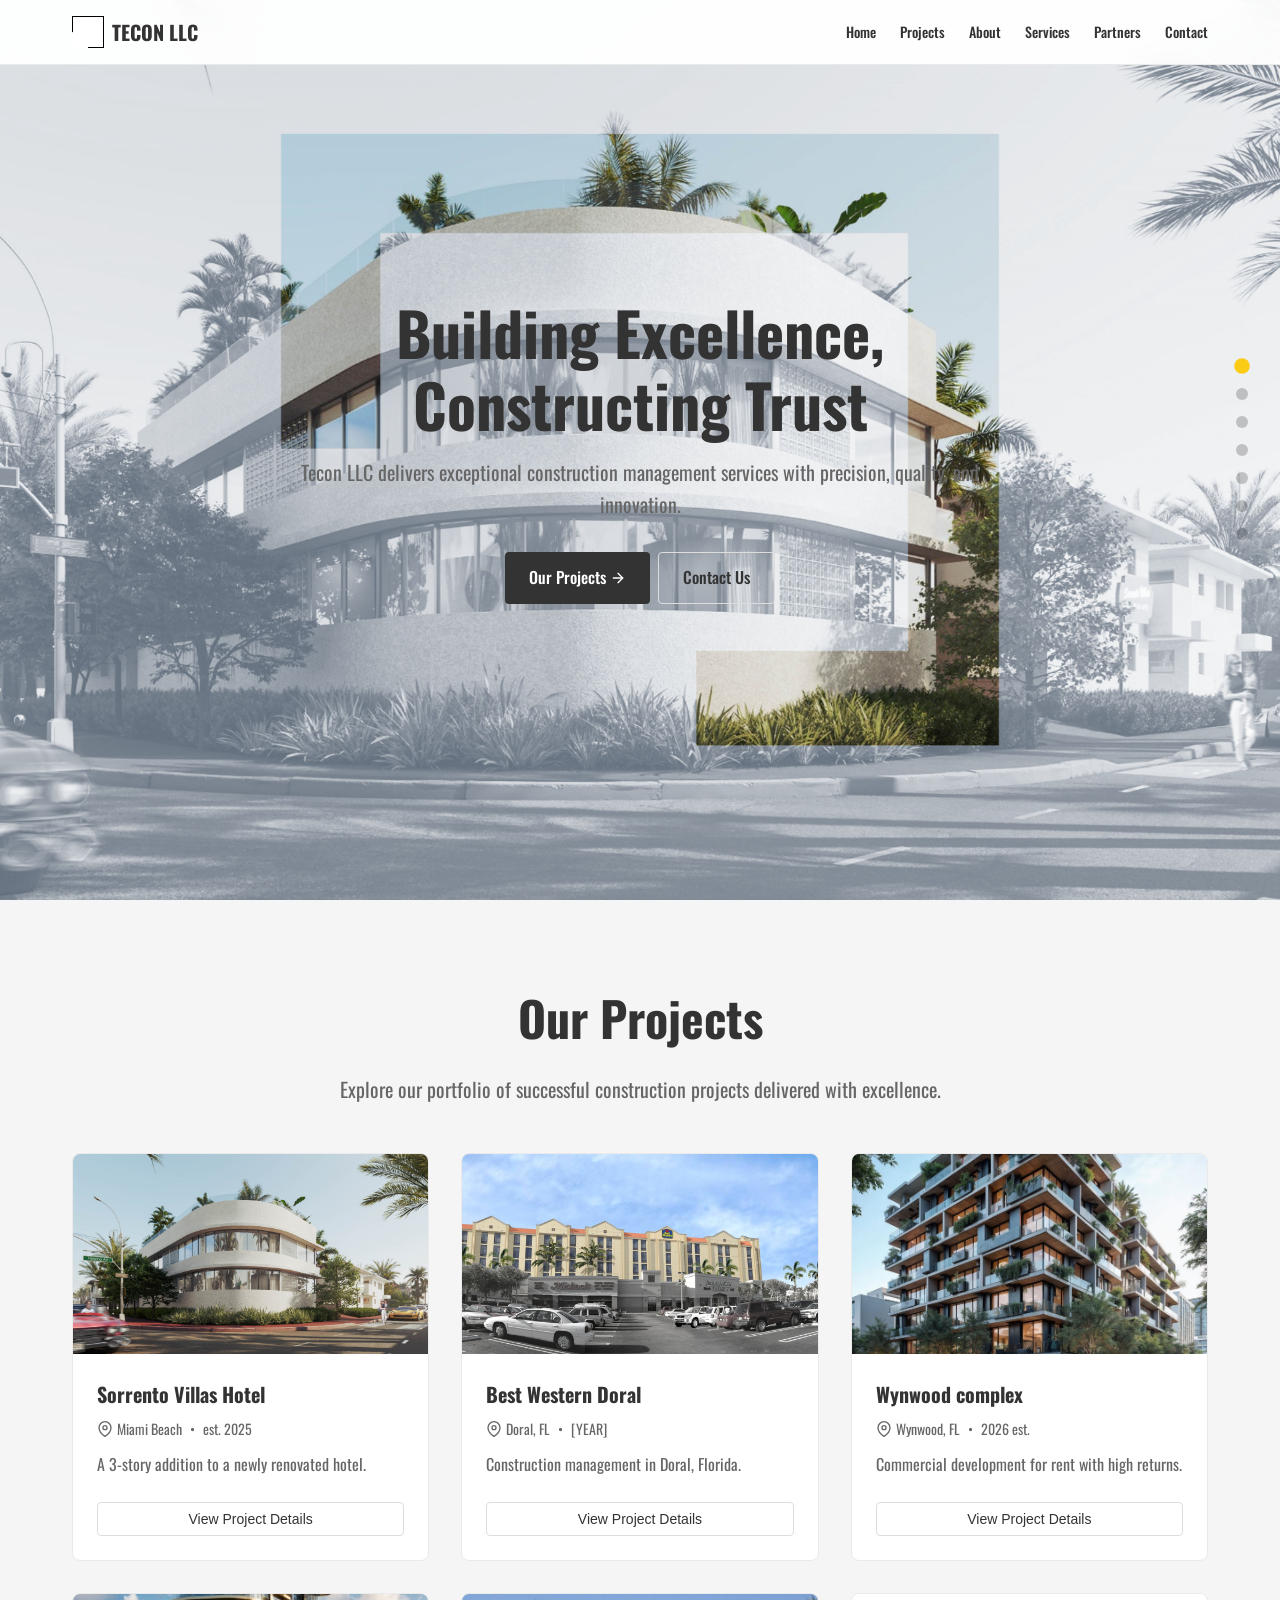
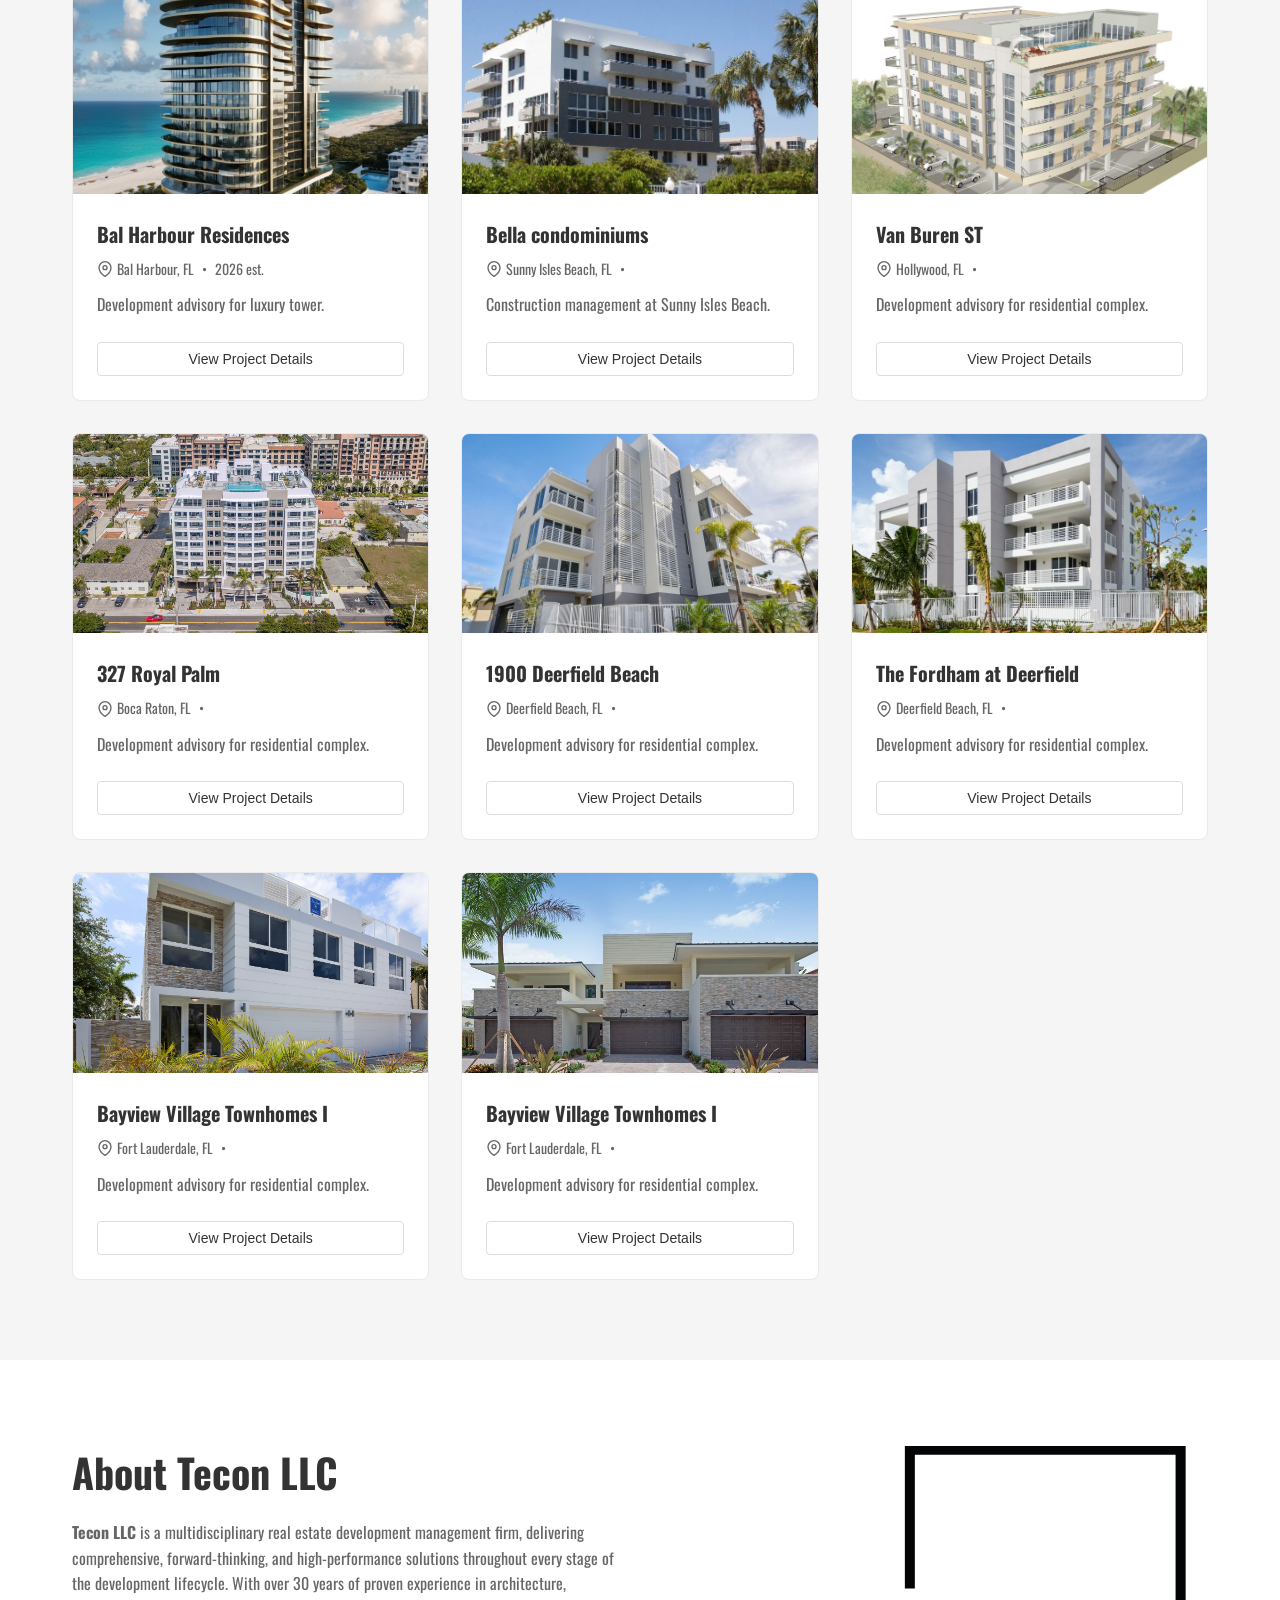
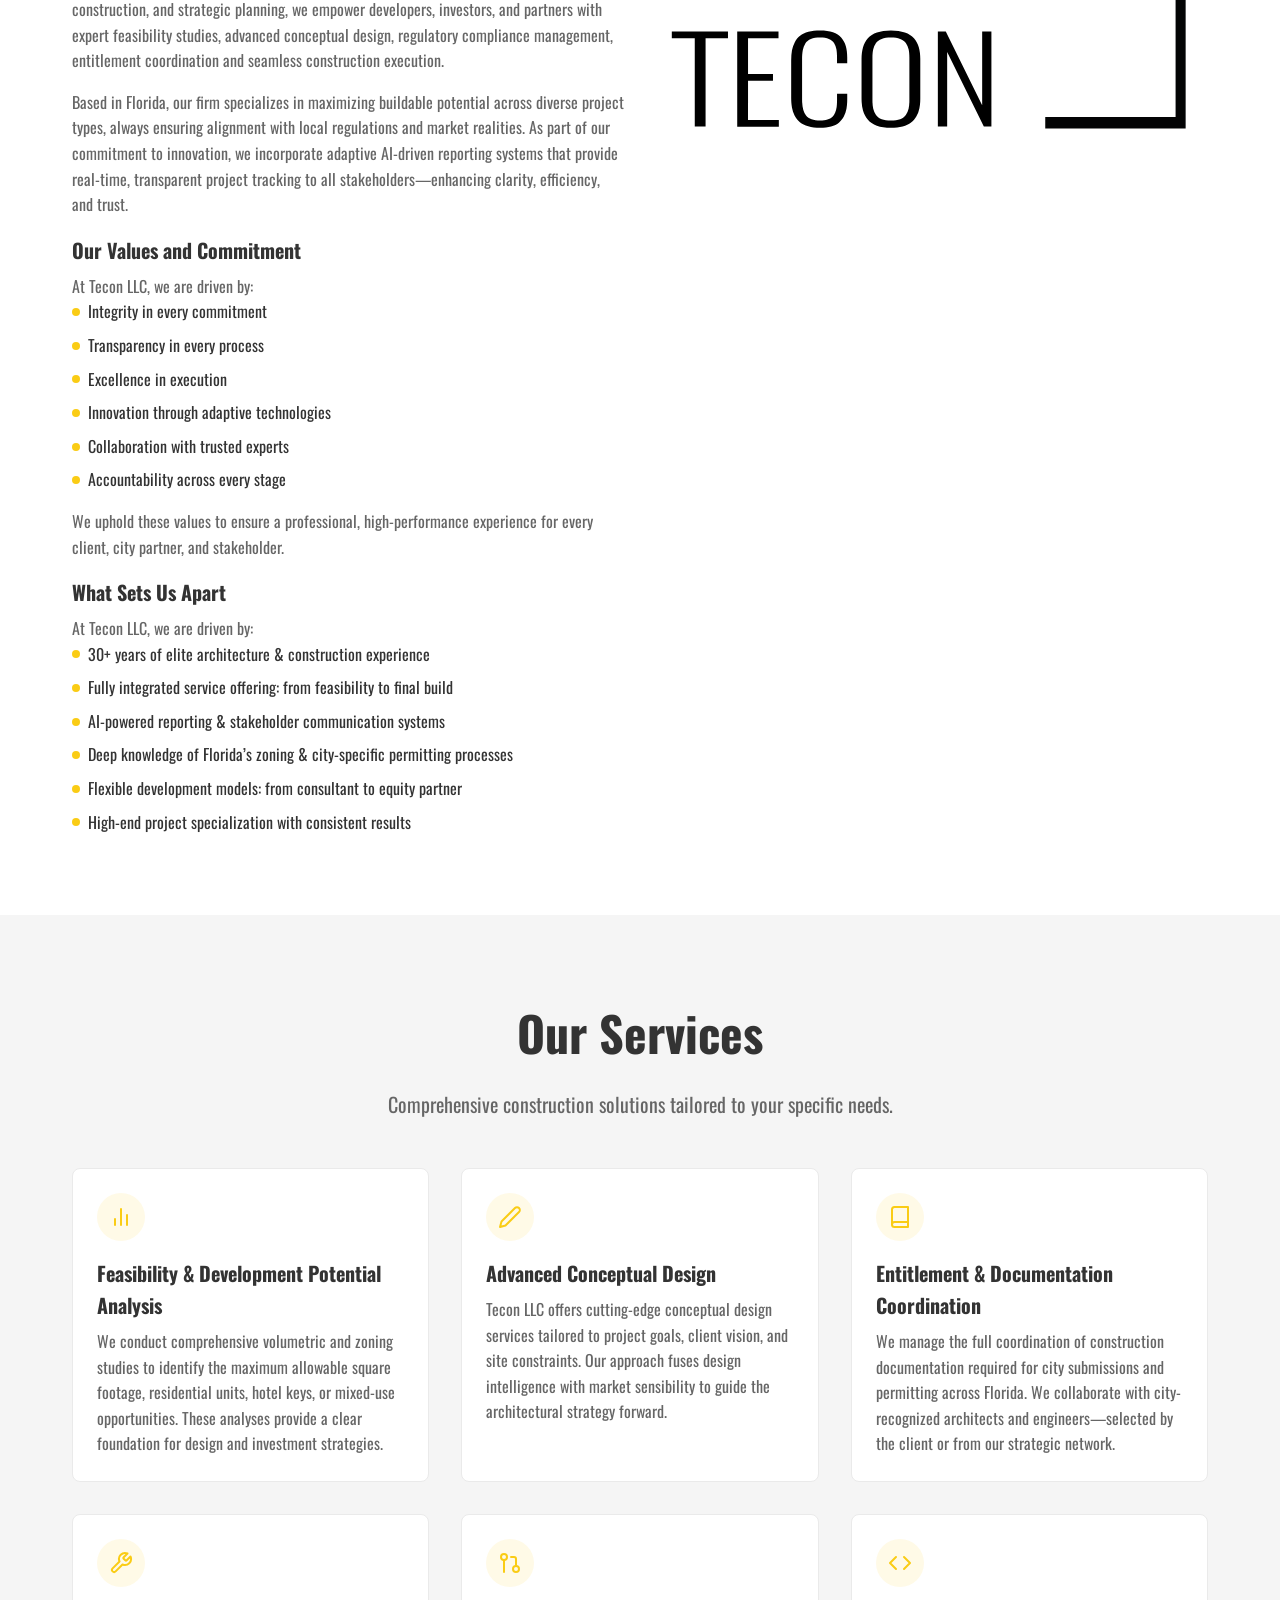
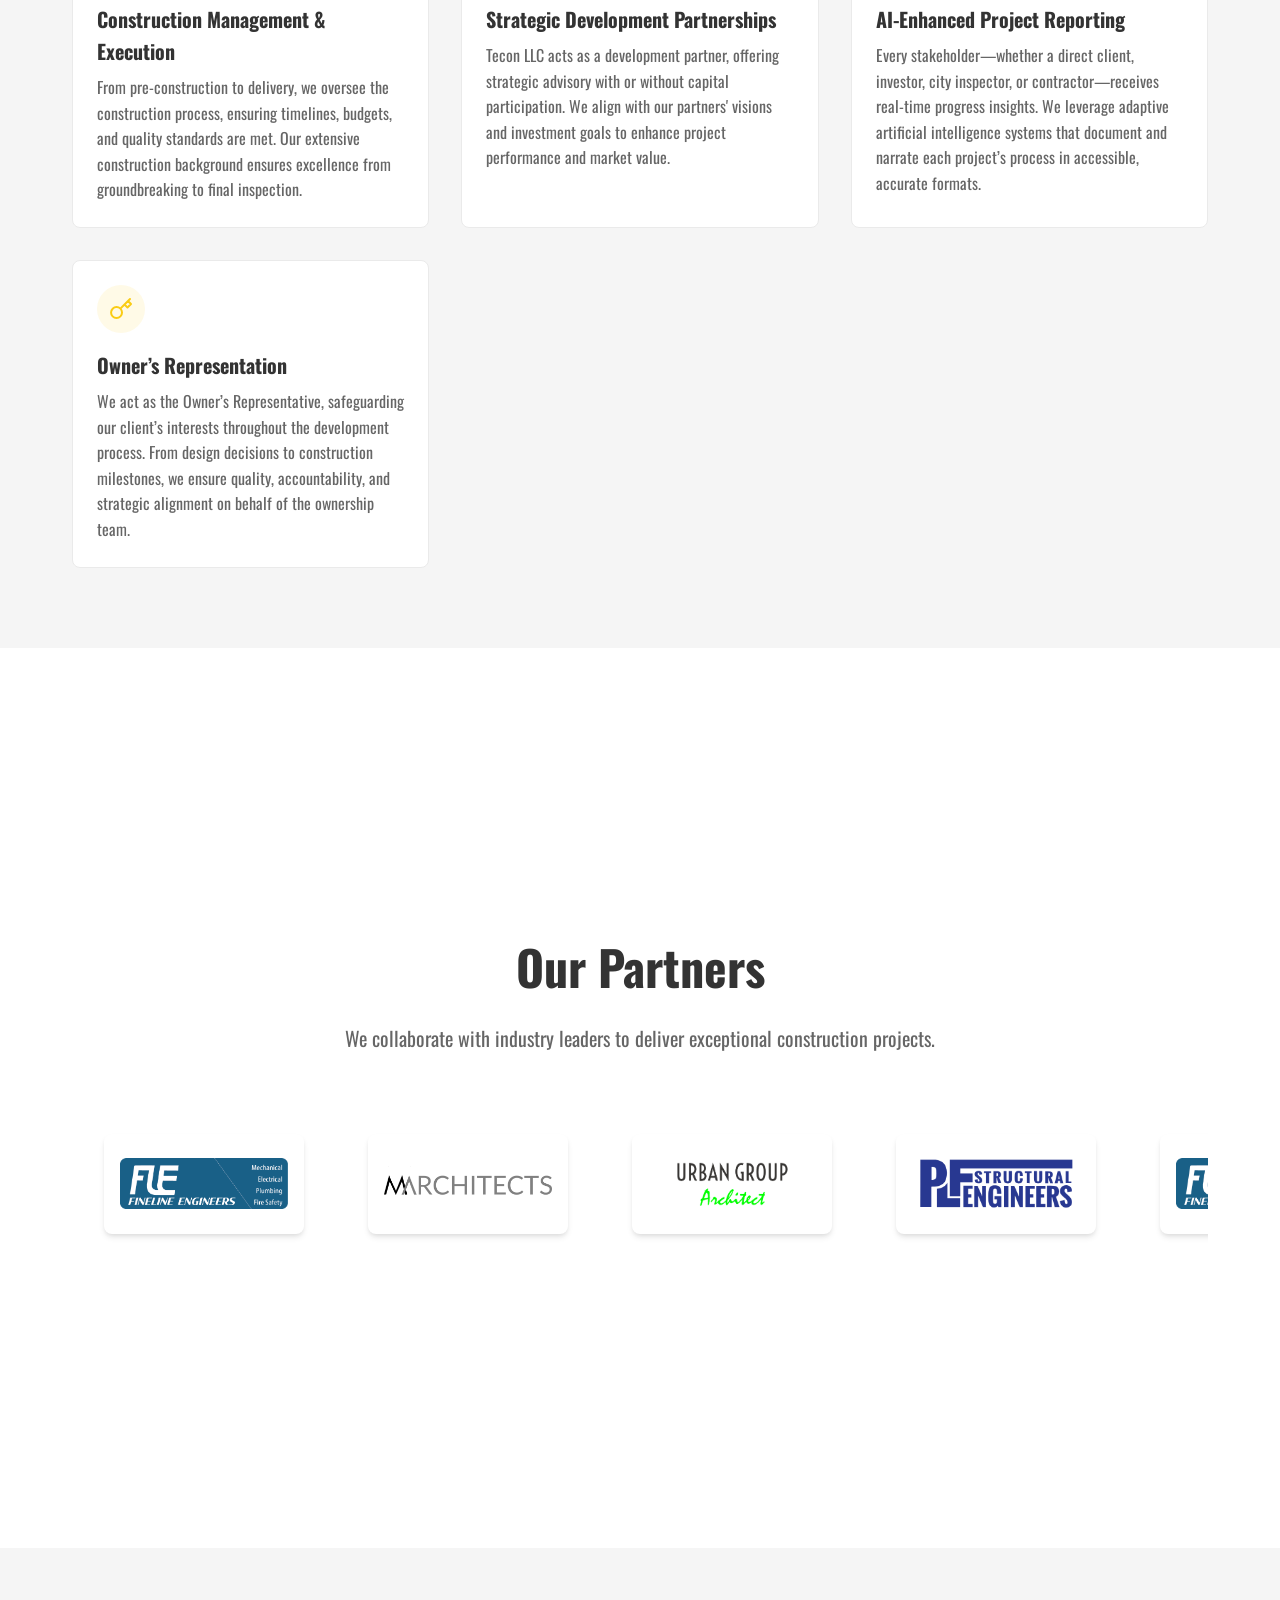
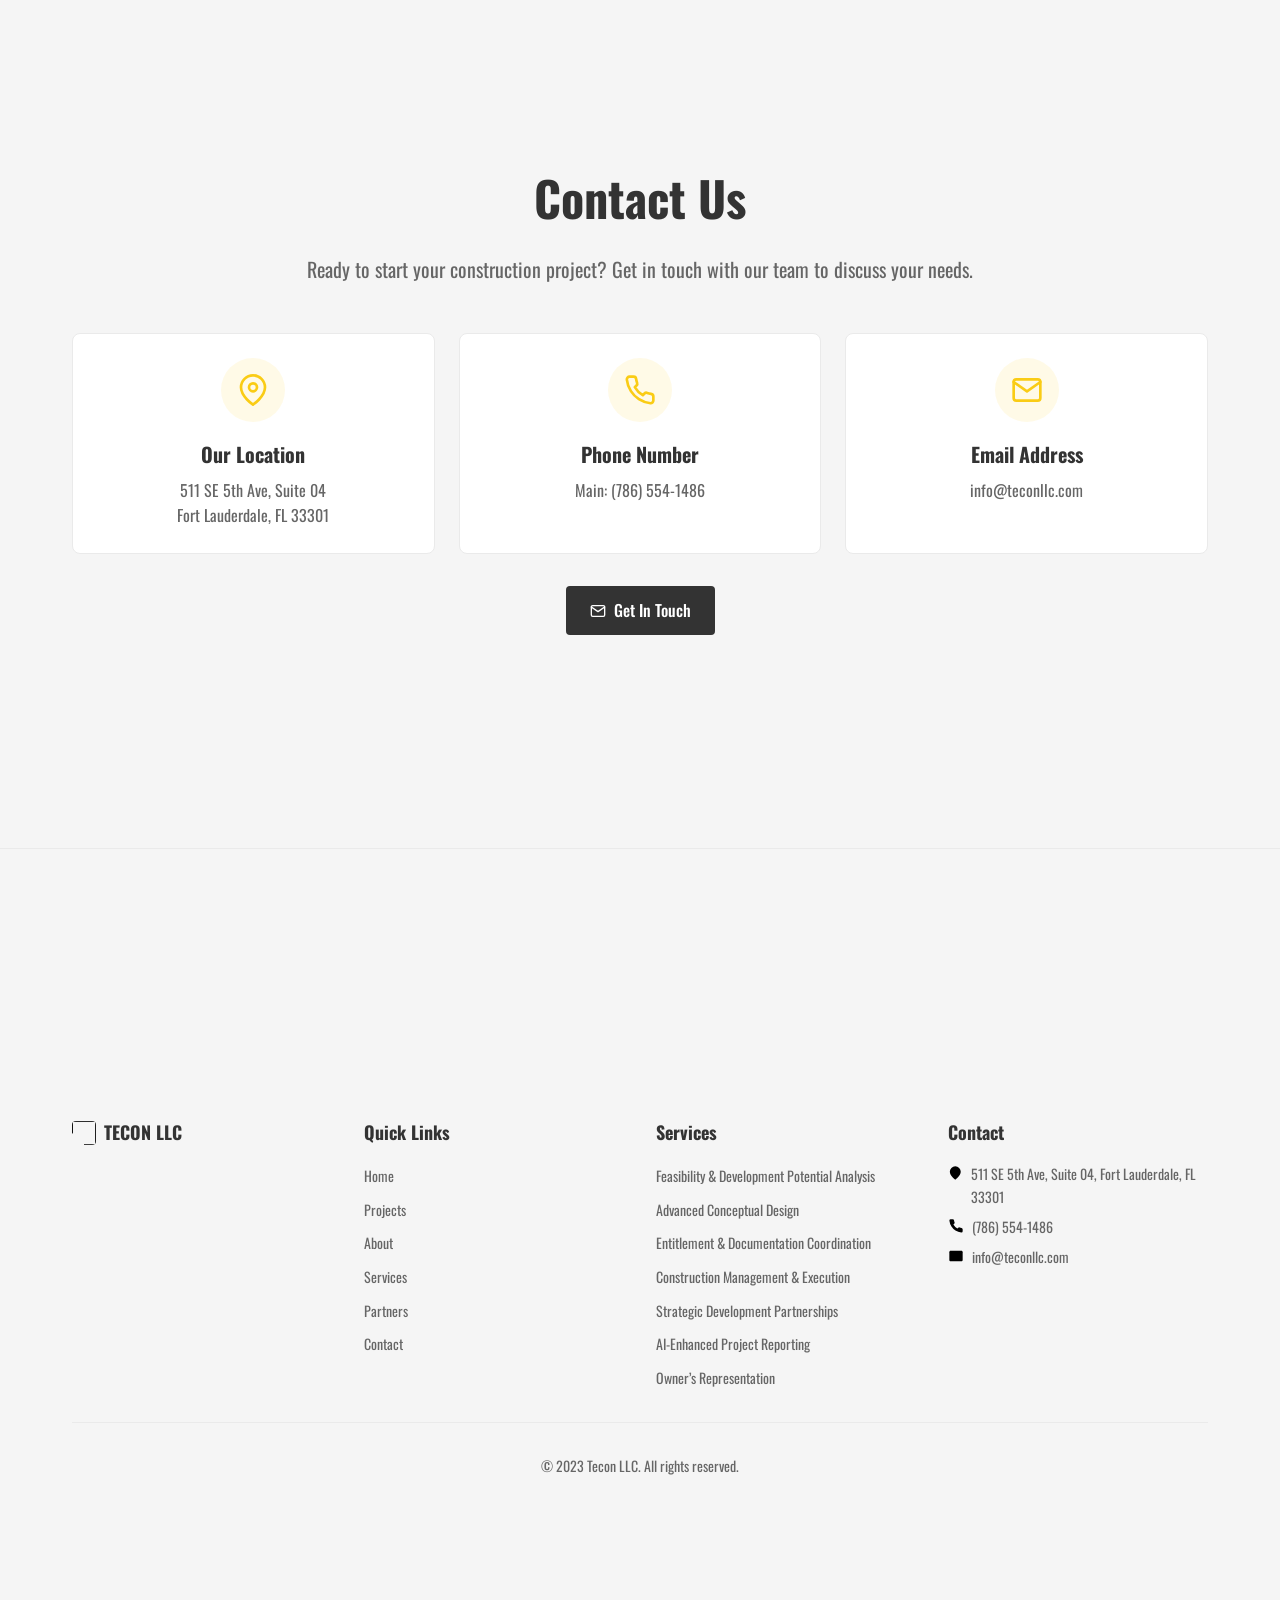
==== commit d6461a28: "Add files via upload" ====
--- a/index.html
+++ b/index.html
@@ -1,595 +1,1237 @@
-<!DOCTYPE html>
-<html lang="en">
-<head>
-    <meta charset="UTF-8">
-    <meta http-equiv="X-UA-Compatible" content="IE=edge">
-    <meta name="viewport" content="width=device-width, initial-scale=1.0">
-    <title>Gabo Zubini | Arquitecto</title>
-    <link rel="preconnect" href="https://fonts.googleapis.com">
-    <link rel="preconnect" href="https://fonts.gstatic.com" crossorigin>
-    <link href="https://fonts.googleapis.com/css2?family=Open+Sans&family=PT+Sans:wght@400;700&family=EB+Garamond:ital,wght@0,400;0,500;1,400&family=Barlow:wght@300;400;700&display=swap" rel="stylesheet">
-    <link rel="stylesheet" href="css/style20230405.css">
-    <link rel="stylesheet" href="normalize.css">    
-    <link rel="stylesheet" href="https://cdnjs.cloudflare.com/ajax/libs/font-awesome/4.7.0/css/font-awesome.min.css">
-
-    <style>
-      html {
-        scroll-snap-type: y mandatory;
-        overflow-y: scroll;
-        height: 100%;
-        scroll-behavior: smooth;
-      }
-
-      body {
-        font-family: 'Barlow', sans-serif;
-        font-weight: 300;
-        height: 100%;
-      }
-
-      /* Header fills viewport and snaps */
-      .site-header {
-        scroll-snap-align: start;
-        scroll-snap-stop: always;
-        height: 100vh !important;
-      }
-
-      /* Main snaps into view on first scroll */
-      main {
-        scroll-snap-align: start;
-        scroll-snap-stop: always;
-      }
-
-      /* ── WORKLIST STYLES ── */
-      :root {
-        --wl-white: #ffffff;
-        --wl-black: #111111;
-        --wl-grey: #888;
-        --wl-light: #f5f5f3;
-        --wl-transition: cubic-bezier(0.25, 0.46, 0.45, 0.94);
-      }
-
-      .filter-bar {
-        padding: 28px 40px 20px;
-        display: flex;
-        gap: 24px;
-        flex-wrap: wrap;
-        border-bottom: 1px solid #e8e8e8;
-        border-top: 1px solid #e8e8e8;
-      }
-
-      .filter-btn {
-        font-family: 'Barlow', sans-serif;
-        font-size: 0.68rem;
-        font-weight: 400;
-        letter-spacing: 0.14em;
-        text-transform: uppercase;
-        background: none;
-        border: none;
-        cursor: pointer;
-        color: var(--wl-grey);
-        padding: 4px 0;
-        border-bottom: 1px solid transparent;
-        transition: all 0.2s;
-      }
-
-      .filter-btn:hover,
-      .filter-btn.active {
-        color: var(--wl-black);
-        border-bottom-color: var(--wl-black);
-      }
-
-      .worklist {
-        padding: 40px;
-        columns: 3;
-        column-gap: 20px;
-      }
-
-      @media (max-width: 1100px) { .worklist { columns: 2; } }
-      @media (max-width: 640px)  { .worklist { columns: 1; padding: 20px; } }
-
-      .work-item {
-        break-inside: avoid;
-        margin-bottom: 20px;
-        cursor: pointer;
-        display: block;
-        text-decoration: none;
-        color: inherit;
-        opacity: 0;
-        transform: translateY(20px);
-        animation: wlFadeUp 0.6s var(--wl-transition) forwards;
-      }
-
-      .work-item:nth-child(1)  { animation-delay: 0.05s; }
-      .work-item:nth-child(2)  { animation-delay: 0.10s; }
-      .work-item:nth-child(3)  { animation-delay: 0.15s; }
-      .work-item:nth-child(4)  { animation-delay: 0.20s; }
-      .work-item:nth-child(5)  { animation-delay: 0.25s; }
-      .work-item:nth-child(6)  { animation-delay: 0.30s; }
-      .work-item:nth-child(7)  { animation-delay: 0.35s; }
-      .work-item:nth-child(8)  { animation-delay: 0.40s; }
-      .work-item:nth-child(9)  { animation-delay: 0.45s; }
-      .work-item:nth-child(10) { animation-delay: 0.50s; }
-      .work-item:nth-child(11) { animation-delay: 0.55s; }
-      .work-item:nth-child(12) { animation-delay: 0.60s; }
-
-      @keyframes wlFadeUp {
-        to { opacity: 1; transform: translateY(0); }
-      }
-
-      .work-item.hidden { display: none; }
-
-      .img-wrap {
-        width: 100%;
-        overflow: hidden;
-        background: var(--wl-light);
-      }
-
-      .img-wrap img {
-        width: 100%;
-        height: 100%;
-        object-fit: cover;
-        display: block;
-        transition: transform 0.7s var(--wl-transition), filter 0.7s;
-        filter: brightness(0.97);
-      }
-
-      .work-item:hover .img-wrap img {
-        transform: scale(1.03);
-        filter: brightness(1);
-      }
-
-      .work-meta { padding: 10px 0 4px; }
-
-      .work-category {
-        font-size: 1.2rem;
-        letter-spacing: 0.10em;
-        text-transform: uppercase;
-        color: var(--wl-grey);
-        margin-bottom: 4px;
-        font-family: 'Barlow', sans-serif;
-        font-weight: 300;
-      }
-
-      .work-title {
-        font-family: 'Barlow', sans-serif;
-        font-weight: 300;
-        font-size: 2.5rem;
-        letter-spacing: -0.5px;
-        color: var(--wl-black);
-        transition: opacity 0.2s;
-      }
-
-      .work-item:hover .work-title { opacity: 0.5; }
-
-      /* ══════════════════════════════════════
-         SLIDESHOW OVERLAY
-      ══════════════════════════════════════ */
-      .slideshow-overlay {
-        display: none;
-        position: fixed;
-        inset: 0;
-        background: #0d0d0d;
-        z-index: 2000;
-        flex-direction: column;
-        justify-content: space-between;
-      }
-      .slideshow-overlay.open { display: flex; }
-
-      /* Top bar */
-      .ss-topbar {
-        display: flex;
-        align-items: center;
-        justify-content: space-between;
-        padding: 20px 36px;
-        flex-shrink: 0;
-      }
-
-      .ss-project-info {
-        display: flex;
-        flex-direction: column;
-        gap: 2px;
-      }
-
-      .ss-category {
-        font-family: 'Barlow', sans-serif;
-        font-size: 0.65rem;
-        font-weight: 400;
-        letter-spacing: 0.18em;
-        text-transform: uppercase;
-        color: #666;
-      }
-
-      .ss-title {
-        font-family: 'Barlow', sans-serif;
-        font-size: 1.1rem;
-        font-weight: 300;
-        letter-spacing: 0.04em;
-        color: #fff;
-      }
-
-      .ss-counter {
-        font-family: 'Barlow', sans-serif;
-        font-size: 0.72rem;
-        font-weight: 300;
-        letter-spacing: 0.1em;
-        color: #555;
-      }
-
-      .ss-close {
-        font-family: 'Barlow', sans-serif;
-        font-size: 0.65rem;
-        font-weight: 400;
-        letter-spacing: 0.18em;
-        text-transform: uppercase;
-        color: #666;
-        cursor: pointer;
-        transition: color 0.2s;
-        background: none;
-        border: none;
-        padding: 0;
-      }
-      .ss-close:hover { color: #fff; }
-
-      /* Main image area */
-      .ss-stage {
-        flex: 1;
-        display: flex;
-        align-items: center;
-        justify-content: center;
-        position: relative;
-        overflow: hidden;
-        padding: 0 80px;
-      }
-
-      .ss-img-container {
-        width: 100%;
-        height: 100%;
-        display: flex;
-        align-items: center;
-        justify-content: center;
-      }
-
-      .ss-img-container img {
-        max-width: 100%;
-        max-height: 100%;
-        object-fit: contain;
-        opacity: 0;
-        transition: opacity 0.35s ease;
-        display: block;
-      }
-      .ss-img-container img.loaded { opacity: 1; }
-
-      /* Arrows */
-      .ss-arrow {
-        position: absolute;
-        top: 50%;
-        transform: translateY(-50%);
-        background: none;
-        border: none;
-        cursor: pointer;
-        color: #444;
-        font-size: 1.6rem;
-        padding: 16px;
-        transition: color 0.2s;
-        z-index: 10;
-        line-height: 1;
-      }
-      .ss-arrow:hover { color: #fff; }
-      .ss-arrow.prev { left: 8px; }
-      .ss-arrow.next { right: 8px; }
-      .ss-arrow:disabled { opacity: 0.15; cursor: default; }
-
-      /* bottom padding for stage */
-      .ss-stage { padding-bottom: 24px; }
-
-      @media (max-width: 640px) {
-        .ss-stage { padding: 0 50px; }
-        .ss-arrow { font-size: 1.1rem; padding: 10px; }
-        .ss-thumb { width: 48px; height: 34px; }
-        .ss-topbar { padding: 14px 20px; }
-      }
-      /* ── SCROLL HINT ── */
-      .scroll-hint {
-        position: absolute;
-        bottom: 36px;
-        left: 50%;
-        transform: translateX(-50%);
-        display: flex;
-        flex-direction: column;
-        align-items: center;
-        opacity: 1;
-        transition: opacity 0.6s ease;
-        cursor: pointer;
-        z-index: 10;
-      }
-      .scroll-hint.hidden { opacity: 0; pointer-events: none; }
-      .scroll-hint span {
-        display: block;
-        width: 1px;
-        height: 52px;
-        background: rgba(255,255,255,0.25);
-        position: relative;
-        overflow: hidden;
-      }
-      .scroll-hint span::after {
-        content: '';
-        position: absolute;
-        top: -100%;
-        left: 0;
-        width: 100%;
-        height: 100%;
-        background: rgba(255,255,255,0.9);
-        animation: scrollLine 1.8s ease-in-out infinite;
-      }
-      @keyframes scrollLine {
-        0%   { top: -100%; }
-        100% { top: 100%; }
-      }
-    </style>
-</head>
-<body>
-    <header class="site-header">
-        <video autoplay muted loop id="videoheader">
-            <source src="image/header.mp4" type="video/mp4">
-        </video>
-
-        <div class="barra">
-            <div class="navegacion">
-                <a href="index.html">ESP</a>
-                <p>|</p>
-                <a href="indexeng.html">ENG</a>
-            </div>
-        </div>
-
-        <div class="texto-header">
-            <h1>Gabo <span>Zubini</span></h1>
-            <h4>Arquitecto</h4>
-        </div>
-
-        <div class="scroll-hint" id="scrollHint">
-            <span></span>
-        </div>
-    </header>
-
-    <main>
-        <div class="contenedor">
-
-            <!-- WORKLIST MASONRY GRID
-                 ─────────────────────────────────────────────────────────────────
-                 For each project, set:
-                   data-title    = project name shown in slideshow header
-                   data-label    = subtitle/category shown in slideshow header
-                   data-category = used for filter (residencial / comercial / urbano)
-                   data-images   = comma-separated list of image paths for the slideshow
-                 The cover <img src="..."> should be the same as the first image in data-images
-                 ─────────────────────────────────────────────────────────────────  -->
-            <div class="worklist" id="worklist">
-
-                <!-- CORBETA SOMELLERA -->
-                <a class="work-item"
-                   data-category="residencial"
-                   data-title="CORBETA SOMELLERA"
-                   data-label="Residencial"
-                   data-images="image/SOM1.jpg,image/SOM2.jpg,image/SOM3.jpg,image/SOM4.png,image/SOM5.png,image/SOM6.jpg"
-                   href="#">
-                    <div class="img-wrap" style="aspect-ratio:3/2">
-                        <img src="image/SOM1.jpg" alt="Corbeta Somellera">
-                    </div>
-                    <div class="work-meta">
-                        <div class="work-category">Residencial</div>
-                        <div class="work-title">CORBETA SOMELLERA</div>
-                    </div>
-                </a>
-
-                <!-- SORRENTO VILLAS -->
-                <a class="work-item"
-                   data-category="comercial"
-                   data-title="SORRENTO VILLAS"
-                   data-label="En colaboración con Urban Group Architects"
-                   data-images="image/sorrento1.jpg,image/sorrento2.jpg,image/sorrento3.jpg,image/sorrento4.jpg,image/sorrento5.jpg"
-                   href="#">
-                    <div class="img-wrap" style="aspect-ratio:3/4">
-                        <img src="image/sorrento1.jpg" alt="Sorrento Villas">
-                    </div>
-                    <div class="work-meta">
-                        <div class="work-category">En colaboración con Urban Group Architects</div>
-                        <div class="work-title">SORRENTO VILLAS</div>
-                    </div>
-                </a>
-
-                <!-- MATEO II -->
-                <a class="work-item"
-                   data-category="residencial"
-                   data-title="MATEO II"
-                   data-label="En colaboración con Urban Group Architects"
-                   data-images="image/mat1.png,image/mat2.jpg,image/mat3.png,image/mat4.png"
-                   href="#">
-                    <div class="img-wrap" style="aspect-ratio:1/1">
-                        <img src="image/MAT1.png" alt="Mateo II">
-                    </div>
-                    <div class="work-meta">
-                        <div class="work-category">En colaboración con Urban Group Architects</div>
-                        <div class="work-title">MATEO II</div>
-                    </div>
-                </a>
-
-
-                <!-- RENDERS -->
-                <a class="work-item"
-                   data-category="residencial"
-                   data-title="PROYECTOS VARIOS"
-                   data-label="Representación digital"
-                   data-images="image/render1.jpg,image/render2.jpg,image/render3.jpg,image/render4.jpg,image/render5.jpg"
-                   href="#">
-                    <div class="img-wrap" style="aspect-ratio:1/1">
-                        <img src="image/render1.jpg" alt="Mateo II">
-                    </div>
-                    <div class="work-meta">
-                        <div class="work-category">Representación digital</div>
-                        <div class="work-title">PROYECTOS VARIOS</div>
-                    </div>
-                </a>
-
-
-                <!-- DOCIMENTACION -->
-                <a class="work-item"
-                   data-category="residencial"
-                   data-title="DIGITAL TWIN"
-                   data-label="Documentación BIM"
-                   data-images="image/abim1.jpg,image/abim2.jpg,image/abim3.jpg,image/abim4.jpg,image/abim5.jpg,image/abim6.jpg,image/abim7.jpg"
-                   href="#">
-                    <div class="img-wrap" style="aspect-ratio:1/1">
-                        <img src="image/ABIM1.jpg" alt="Mateo II">
-                    </div>
-                    <div class="work-meta">
-                        <div class="work-category">Documentación BIM</div>
-                        <div class="work-title">DIGITAL TWIN</div>
-                    </div>
-                </a>
-                <!-- ── ADD MORE PROJECTS HERE ──
-                     Just update data-images with the numbered files for that project
-                <a class="work-item"
-                   data-category="residencial"
-                   data-title="NOMBRE PROYECTO"
-                   data-label="Categoría o colaboración"
-                   data-images="image/11.jpg,image/12.jpg,image/13.jpg"
-                   href="#">
-                    <div class="img-wrap" style="aspect-ratio:3/2">
-                        <img src="image/11.jpg" alt="Nombre Proyecto">
-                    </div>
-                    <div class="work-meta">
-                        <div class="work-category">Residencial</div>
-                        <div class="work-title">NOMBRE PROYECTO</div>
-                    </div>
-                </a>
-                ── -->
-
-            </div>
-            <!-- FIN WORKLIST -->
-
-        </div>
-
-        <!-- CV / SOBRE MI -->
-        <div class="cv">
-            <div class="contenedor">
-                <div class="sobremi">
-                    <div class="sidebar centrar-texto">
-                        <h1>Sobre mi.</h1>
-                        <div class="redes">
-                            <a href="https://www.linkedin.com/in/gabrielzubini/" class="fa fa-linkedin"></a>
-                            <a href="/cdn-cgi/l/email-protection#294e484b5b404c45535c4b404740694e44484045074a4644" class="fa fa-envelope-o"></a>
-                        </div>
-                    </div>
-                    <div class="resumen centrar-texto">
-                        <p>Mi nombre es Gabriel, soy de Buenos Aires, padre de una hermosa hija. Soy arquitecto graduado de la FADU - UBA, postgrado en BIM. Empecé con la visualización arquitectónica en la secundaria como hobby y con el tiempo me fui perfeccionando.</p>
-                        <p>Tengo más de una década de experiencia en AutoCAD y Revit. Luego de ser freelancer durante la carrera, trabajé como jefe de obra en obras públicas en todo el AMBA. </p>
-                    </div>
-                </div>
-            </div>
-        </div>
-    </main>
-
-    <!-- ══ SLIDESHOW OVERLAY ══ -->
-    <div class="slideshow-overlay" id="ssOverlay">
-        <div class="ss-topbar">
-            <div class="ss-project-info">
-                <span class="ss-category" id="ssCategory"></span>
-                <span class="ss-title" id="ssTitle"></span>
-            </div>
-            <span class="ss-counter" id="ssCounter"></span>
-            <button class="ss-close" id="ssClose">Cerrar ✕</button>
-        </div>
-
-        <div class="ss-stage">
-            <button class="ss-arrow prev" id="ssPrev">&#8592;</button>
-            <div class="ss-img-container">
-                <img id="ssMainImg" src="" alt="">
-            </div>
-            <button class="ss-arrow next" id="ssNext">&#8594;</button>
-        </div>
-
-
-    </div>
-
-    <script data-cfasync="false" src="/cdn-cgi/scripts/5c5dd728/cloudflare-static/email-decode.min.js"></script>
-    <script>
-        const overlay    = document.getElementById('ssOverlay');
-        const mainImg    = document.getElementById('ssMainImg');
-        const titleEl    = document.getElementById('ssTitle');
-        const categoryEl = document.getElementById('ssCategory');
-        const counterEl  = document.getElementById('ssCounter');
-
-        const btnPrev    = document.getElementById('ssPrev');
-        const btnNext    = document.getElementById('ssNext');
-        const btnClose   = document.getElementById('ssClose');
-
-        let images  = [];
-        let current = 0;
-
-        function openSlideshow(item) {
-            images  = item.dataset.images.split(',').map(s => s.trim());
-            current = 0;
-            titleEl.textContent    = item.dataset.title || '';
-            categoryEl.textContent = item.dataset.label || item.dataset.category || '';
-            showSlide(0);
-            overlay.classList.add('open');
-            document.body.style.overflow = 'hidden';
-        }
-
-        function closeSlideshow() {
-            overlay.classList.remove('open');
-            document.body.style.overflow = '';
-            mainImg.src = '';
-        }
-
-        function showSlide(index) {
-            current = Math.max(0, Math.min(index, images.length - 1));
-            mainImg.classList.remove('loaded');
-            mainImg.onload = () => mainImg.classList.add('loaded');
-            mainImg.src    = images[current];
-            counterEl.textContent = `${current + 1} / ${images.length}`;
-            btnPrev.disabled = current === 0;
-            btnNext.disabled = current === images.length - 1;
-
-        }
-
-        // Open on project click
-        document.querySelectorAll('.work-item').forEach(item => {
-            item.addEventListener('click', e => {
-                e.preventDefault();
-                openSlideshow(item);
-            });
-        });
-
-        // Controls
-        btnPrev.addEventListener('click',  () => showSlide(current - 1));
-        btnNext.addEventListener('click',  () => showSlide(current + 1));
-        btnClose.addEventListener('click', closeSlideshow);
-
-        // Keyboard
-        document.addEventListener('keydown', e => {
-            if (!overlay.classList.contains('open')) return;
-            if (e.key === 'ArrowLeft')  showSlide(current - 1);
-            if (e.key === 'ArrowRight') showSlide(current + 1);
-            if (e.key === 'Escape')     closeSlideshow();
-        });
-        // ── SCROLL SNAP: header → main on first scroll ──
-        const scrollHint = document.getElementById('scrollHint');
-        const mainEl     = document.querySelector('main');
-
-        // Click hint → scroll to main
-        scrollHint.addEventListener('click', () => {
-            mainEl.scrollIntoView({ behavior: 'smooth' });
-        });
-
-        // Hide hint once user scrolls past header
-        window.addEventListener('scroll', () => {
-            if (window.scrollY > 80) {
-                scrollHint.classList.add('hidden');
-            } else {
-                scrollHint.classList.remove('hidden');
-            }
-        }, { passive: true });
-    </script>
-</body>
-</html>+<!DOCTYPE html>
+<html lang="en">
+<head>
+  <meta charset="UTF-8">
+  <meta name="viewport" content="width=device-width, initial-scale=1.0">
+  <title>Tecon LLC - Construction Services</title>
+  <link rel="stylesheet" href="styles.css">
+  <link rel="preconnect" href="https://fonts.googleapis.com">
+  <link rel="preconnect" href="https://fonts.gstatic.com" crossorigin>
+  <link href="https://fonts.googleapis.com/css2?family=Oswald:wght@200..700&display=swap" rel="stylesheet">
+</head>
+<body>
+  <!-- Slideshow Modal -->
+  <div id="slideshow-modal" class="modal">
+    <div class="modal-content">
+      <span class="close-modal">&times;</span>
+      <div class="slideshow-container">
+        <div class="slideshow-slides">
+          <!-- Slides will be inserted here dynamically -->
+        </div>
+        <button class="slideshow-prev">&#10094;</button>
+        <button class="slideshow-next">&#10095;</button>
+      </div>
+      <div class="slideshow-caption"></div>
+      <div class="slideshow-dots">
+        <!-- Dots will be inserted here dynamically -->
+      </div>
+    </div>
+  </div>
+
+  <!-- Navigation Dots -->
+  <div class="nav-dots">
+    <a href="#hero" class="nav-dot active"></a>
+    <a href="#projects" class="nav-dot"></a>
+    <a href="#about" class="nav-dot"></a>
+    <a href="#services" class="nav-dot"></a>
+    <!--<a href="#where-we-work" class="nav-dot"></a>-->
+    <a href="#partners" class="nav-dot"></a>
+    <a href="#contact" class="nav-dot"></a>
+    <a href="#footer" class="nav-dot"></a>
+  </div>
+
+  <!-- Header -->
+  <header>
+    <div class="container">
+      <div class="header-content">
+        <a href="#" class="logo">
+          <div class="logo-square"></div>
+          <span class="logo-text">TECON LLC</span>
+        </a>
+        <nav>
+          <a href="#hero">Home</a>
+          <a href="#projects">Projects</a>
+          <a href="#about">About</a>
+          <a href="#services">Services</a>
+          <!--<a href="#where-we-work">Where We Work</a>-->
+          <a href="#partners">Partners</a>
+          <a href="#contact">Contact</a>
+        </nav>
+        <button class="button button-primary" style="display: none;">Get a Quote</button>
+        <!--<button class="mobile-menu-button">
+          <svg class="icon" viewBox="0 0 24 24">
+            <line x1="4" x2="20" y1="12" y2="12"></line>
+            <line x1="4" x2="20" y1="6" y2="6"></line>
+            <line x1="4" x2="20" y1="18" y2="18"></line>
+          </svg>
+        </button>-->
+      </div>
+    </div>
+  </header>
+
+  <main>
+    <!-- Hero Section -->
+    <section id="hero" class="hero">
+      <div class="hero-bg"></div>
+      <div class="container">
+        <div class="hero-content">
+          <h1>Building Excellence, <br class="hidden-mobile">Constructing Trust</h1>
+          <p>Tecon LLC delivers exceptional construction management services with precision, quality, and innovation.</p>
+          <div class="hero-buttons">
+            <a href="#projects" class="button button-primary button-lg">
+              Our Projects
+              <svg class="icon icon-sm" viewBox="0 0 24 24" style="margin-left: 0.25rem;">
+                <line x1="5" y1="12" x2="19" y2="12"></line>
+                <polyline points="12 5 19 12 12 19"></polyline>
+              </svg>
+            </a>
+            <a href="#contact" class="button button-outline button-lg">Contact Us</a>
+          </div>
+        </div>
+      </div>
+      <!--<div class="scroll-indicator">
+        <span class="scroll-indicator-text">Scroll Down</span>
+        <svg class="scroll-indicator-arrow" viewBox="0 0 24 24">
+          <line x1="12" y1="5" x2="12" y2="19"></line>
+          <polyline points="19 12 12 19 5 12"></polyline>
+        </svg>
+      </div>-->
+    </section>
+
+    <!-- Projects Section -->
+    <section id="projects" class="bg-muted">
+      <div class="container">
+        <h2 class="section-title">Our Projects</h2>
+        <p class="section-description">Explore our portfolio of successful construction projects delivered with excellence.</p>
+        
+        <div class="projects-grid">
+          <!-- Project 1 -->
+          <div class="project-card" data-project="sorrento">
+            <div class="project-image">
+              <img src="img/sorrento1.jpg" alt="Sorrento Villas Hotel">
+            </div>
+            <div class="project-content">
+              <h3 class="project-title">Sorrento Villas Hotel</h3>
+              <div class="project-meta">
+                <svg class="icon icon-sm" viewBox="0 0 24 24">
+                  <path d="M21 10c0 7-9 13-9 13s-9-6-9-13a9 9 0 0 1 18 0z"></path>
+                  <circle cx="12" cy="10" r="3"></circle>
+                </svg>
+                <span>Miami Beach</span>
+                <span style="margin: 0 0.5rem;">•</span>
+                <span>est. 2025</span>
+              </div>
+              <p class="project-description">A 3-story addition to a newly renovated hotel.</p>
+            </div>
+            <div class="project-footer">
+              <button class="button button-outline view-project" style="width: 100%;">View Project Details</button>
+            </div>
+          </div>
+
+          <!-- Project 2 -->
+          <div class="project-card" data-project="bestwestern">
+            <div class="project-image">
+              <img src="img/bestwestern1.jpg" alt="Best Western Doral">
+            </div>
+            <div class="project-content">
+              <h3 class="project-title">Best Western Doral</h3>
+              <div class="project-meta">
+                <svg class="icon icon-sm" viewBox="0 0 24 24">
+                  <path d="M21 10c0 7-9 13-9 13s-9-6-9-13a9 9 0 0 1 18 0z"></path>
+                  <circle cx="12" cy="10" r="3"></circle>
+                </svg>
+                <span>Doral, FL</span>
+                <span style="margin: 0 0.5rem;">•</span>
+                <span>[YEAR]</span>
+              </div>
+              <p class="project-description">Construction management in Doral, Florida.</p>
+            </div>
+            <div class="project-footer">
+              <button class="button button-outline view-project" style="width: 100%;">View Project Details</button>
+            </div>
+          </div>
+
+          <!-- Project 3 -->
+          <div class="project-card" data-project="wynwood">
+            <div class="project-image">
+              <img src="img/wynwood1.jpg" alt="Hospital Expansion">
+            </div>
+            <div class="project-content">
+              <h3 class="project-title">Wynwood complex</h3>
+              <div class="project-meta">
+                <svg class="icon icon-sm" viewBox="0 0 24 24">
+                  <path d="M21 10c0 7-9 13-9 13s-9-6-9-13a9 9 0 0 1 18 0z"></path>
+                  <circle cx="12" cy="10" r="3"></circle>
+                </svg>
+                <span>Wynwood, FL</span>
+                <span style="margin: 0 0.5rem;">•</span>
+                <span>2026 est.</span>
+              </div>
+              <p class="project-description">Commercial development for rent with high returns.</p>
+            </div>
+            <div class="project-footer">
+              <button class="button button-outline view-project" style="width: 100%;">View Project Details</button>
+            </div>
+          </div>
+
+          <!-- Project 4 -->
+          <div class="project-card" data-project="balharbour">
+            <div class="project-image">
+              <img src="img/balharbour1.jpg" alt="Bal Harbour">
+            </div>
+            <div class="project-content">
+              <h3 class="project-title">Bal Harbour Residences</h3>
+              <div class="project-meta">
+                <svg class="icon icon-sm" viewBox="0 0 24 24">
+                  <path d="M21 10c0 7-9 13-9 13s-9-6-9-13a9 9 0 0 1 18 0z"></path>
+                  <circle cx="12" cy="10" r="3"></circle>
+                </svg>
+                <span>Bal Harbour, FL</span>
+                <span style="margin: 0 0.5rem;">•</span>
+                <span>2026 est.</span>
+              </div>
+              <p class="project-description">Development advisory for luxury tower.</p>
+            </div>
+            <div class="project-footer">
+              <button class="button button-outline view-project" style="width: 100%;">View Project Details</button>
+            </div>
+          </div>
+
+          <!-- Project 5 -->
+          <div class="project-card" data-project="bella">
+            <div class="project-image">
+              <img src="img/bella1.jpg" alt="Bella condominiums">
+            </div>
+            <div class="project-content">
+              <h3 class="project-title">Bella condominiums</h3>
+              <div class="project-meta">
+                <svg class="icon icon-sm" viewBox="0 0 24 24">
+                  <path d="M21 10c0 7-9 13-9 13s-9-6-9-13a9 9 0 0 1 18 0z"></path>
+                  <circle cx="12" cy="10" r="3"></circle>
+                </svg>
+                <span> Sunny Isles Beach, FL </span>
+                <span style="margin: 0 0.5rem;">•</span>
+                <span></span>
+              </div>
+              <p class="project-description">Construction management at Sunny Isles Beach.</p>
+            </div>
+            <div class="project-footer">
+              <button class="button button-outline view-project" style="width: 100%;">View Project Details</button>
+            </div>
+          </div>          
+
+          <!-- Project 6 -->
+          <div class="project-card" data-project="vanburen">
+            <div class="project-image">
+              <img src="img/vanburen1.jpg" alt="Van ">
+            </div>
+            <div class="project-content">
+              <h3 class="project-title">Van Buren ST</h3>
+              <div class="project-meta">
+                <svg class="icon icon-sm" viewBox="0 0 24 24">
+                  <path d="M21 10c0 7-9 13-9 13s-9-6-9-13a9 9 0 0 1 18 0z"></path>
+                  <circle cx="12" cy="10" r="3"></circle>
+                </svg>
+                <span>Hollywood, FL</span>
+                <span style="margin: 0 0.5rem;">•</span>
+                <span></span>
+              </div>
+              <p class="project-description">Development advisory for residential complex.</p>
+            </div>
+            <div class="project-footer">
+              <button class="button button-outline view-project" style="width: 100%;">View Project Details</button>
+            </div>
+          </div>
+         
+          <!-- Project 7 -->
+          <div class="project-card" data-project="royalpalm">
+            <div class="project-image">
+              <img src="img/royalpalm1.jpg" alt="327 Royal Palm ">
+            </div>
+            <div class="project-content">
+              <h3 class="project-title">327 Royal Palm</h3>
+              <div class="project-meta">
+                <svg class="icon icon-sm" viewBox="0 0 24 24">
+                  <path d="M21 10c0 7-9 13-9 13s-9-6-9-13a9 9 0 0 1 18 0z"></path>
+                  <circle cx="12" cy="10" r="3"></circle>
+                </svg>
+                <span>Boca Raton, FL</span>
+                <span style="margin: 0 0.5rem;">•</span>
+                <span></span>
+              </div>
+              <p class="project-description">Development advisory for residential complex.</p>
+            </div>
+            <div class="project-footer">
+              <button class="button button-outline view-project" style="width: 100%;">View Project Details</button>
+            </div>
+          </div>
+
+          <!-- Project 8 -->
+          <div class="project-card" data-project="deerfield">
+            <div class="project-image">
+              <img src="img/deerfield1.jpg" alt="Van ">
+            </div>
+            <div class="project-content">
+              <h3 class="project-title">1900 Deerfield Beach</h3>
+              <div class="project-meta">
+                <svg class="icon icon-sm" viewBox="0 0 24 24">
+                  <path d="M21 10c0 7-9 13-9 13s-9-6-9-13a9 9 0 0 1 18 0z"></path>
+                  <circle cx="12" cy="10" r="3"></circle>
+                </svg>
+                <span>Deerfield Beach, FL</span>
+                <span style="margin: 0 0.5rem;">•</span>
+                <span></span>
+              </div>
+              <p class="project-description">Development advisory for residential complex.</p>
+            </div>
+            <div class="project-footer">
+              <button class="button button-outline view-project" style="width: 100%;">View Project Details</button>
+            </div>
+          </div>
+
+          <!-- Project 9 -->
+          <div class="project-card" data-project="fordham">
+            <div class="project-image">
+              <img src="img/fordham1.jpg" alt="Van ">
+            </div>
+            <div class="project-content">
+              <h3 class="project-title">The Fordham at Deerfield</h3>
+              <div class="project-meta">
+                <svg class="icon icon-sm" viewBox="0 0 24 24">
+                  <path d="M21 10c0 7-9 13-9 13s-9-6-9-13a9 9 0 0 1 18 0z"></path>
+                  <circle cx="12" cy="10" r="3"></circle>
+                </svg>
+                <span>Deerfield Beach, FL</span>
+                <span style="margin: 0 0.5rem;">•</span>
+                <span></span>
+              </div>
+              <p class="project-description">Development advisory for residential complex.</p>
+            </div>
+            <div class="project-footer">
+              <button class="button button-outline view-project" style="width: 100%;">View Project Details</button>
+            </div>
+          </div>
+
+          <!-- Project 10 -->
+          <div class="project-card" data-project="townhousei">
+            <div class="project-image">
+              <img src="img/townhousei1.jpg" alt="Van ">
+            </div>
+            <div class="project-content">
+              <h3 class="project-title">Bayview Village Townhomes I</h3>
+              <div class="project-meta">
+                <svg class="icon icon-sm" viewBox="0 0 24 24">
+                  <path d="M21 10c0 7-9 13-9 13s-9-6-9-13a9 9 0 0 1 18 0z"></path>
+                  <circle cx="12" cy="10" r="3"></circle>
+                </svg>
+                <span>Fort Lauderdale, FL</span>
+                <span style="margin: 0 0.5rem;">•</span>
+                <span></span>
+              </div>
+              <p class="project-description">Development advisory for residential complex.</p>
+            </div>
+            <div class="project-footer">
+              <button class="button button-outline view-project" style="width: 100%;">View Project Details</button>
+            </div>
+          </div>
+
+          <!-- Project 11 -->
+          <div class="project-card" data-project="townhouseii">
+            <div class="project-image">
+              <img src="img/townhouseii1.jpg" alt="Van ">
+            </div>
+            <div class="project-content">
+              <h3 class="project-title">Bayview Village Townhomes I</h3>
+              <div class="project-meta">
+                <svg class="icon icon-sm" viewBox="0 0 24 24">
+                  <path d="M21 10c0 7-9 13-9 13s-9-6-9-13a9 9 0 0 1 18 0z"></path>
+                  <circle cx="12" cy="10" r="3"></circle>
+                </svg>
+                <span>Fort Lauderdale, FL</span>
+                <span style="margin: 0 0.5rem;">•</span>
+                <span></span>
+              </div>
+              <p class="project-description">Development advisory for residential complex.</p>
+            </div>
+            <div class="project-footer">
+              <button class="button button-outline view-project" style="width: 100%;">View Project Details</button>
+            </div>
+          </div>
+          <!--projects end-->
+        </div>
+      </div>
+      <!--<div class="scroll-indicator">
+        <svg class="scroll-indicator-arrow" viewBox="0 0 24 24">
+          <line x1="12" y1="5" x2="12" y2="19"></line>
+          <polyline points="19 12 12 19 5 12"></polyline>
+        </svg>
+      </div>-->
+    </section>
+
+    <!-- About Section -->
+    <section id="about">
+      <div class="container">
+        <div class="about-grid">
+          <div class="about-content">
+            <h2 class="about-title">About Tecon LLC</h2>
+            <p class="about-text">
+              <b>Tecon LLC</b> is a multidisciplinary real estate development management firm, delivering comprehensive, forward-thinking, and high-performance solutions throughout every stage of the development lifecycle. With over 30 years of proven experience in architecture, construction, and strategic planning, we empower developers, investors, and partners with expert feasibility studies, advanced conceptual design, regulatory compliance management, entitlement coordination and seamless construction execution.
+            </p>
+            <p class="about-text">
+              Based in Florida, our firm specializes in maximizing buildable potential across diverse project types, always ensuring alignment with local regulations and market realities. As part of our commitment to innovation, we incorporate adaptive AI-driven reporting systems that provide real-time, transparent project tracking to all stakeholders—enhancing clarity, efficiency, and trust.
+            </p>
+            
+            <div>
+              <h3 class="values-title">Our Values and Commitment</h3>
+              <p class="about-text">
+                At Tecon LLC, we are driven by:
+              </p>
+              <ul class="values-list">
+                <li class="value-item">
+                  <div class="value-dot"></div>
+                  <span>Integrity in every commitment</span>
+                </li>
+                <li class="value-item">
+                  <div class="value-dot"></div>
+                  <span>Transparency in every process</span>
+                </li>
+                <li class="value-item">
+                  <div class="value-dot"></div>
+                  <span>Excellence in execution</span>
+                </li>
+                <li class="value-item">
+                  <div class="value-dot"></div>
+                  <span>Innovation through adaptive technologies</span>
+                </li>
+                <li class="value-item">
+                  <div class="value-dot"></div>
+                  <span>Collaboration with trusted experts</span>
+                </li>
+                <li class="value-item">
+                  <div class="value-dot"></div>
+                  <span>Accountability across every stage</span>
+                </li>
+              </ul>
+            </div>
+            <p class="about-text">
+              We uphold these values to ensure a professional, high-performance experience for every client, city partner, and stakeholder.
+            </p>
+
+            <div>
+              <h3 class="values-title">What Sets Us Apart</h3>
+              <p class="about-text">
+                At Tecon LLC, we are driven by:
+              </p>
+              <ul class="values-list">
+                <li class="value-item">
+                  <div class="value-dot"></div>
+                  <span>30+ years of elite architecture & construction experience</span>
+                </li>
+                <li class="value-item">
+                  <div class="value-dot"></div>
+                  <span>Fully integrated service offering: from feasibility to final build</span>
+                </li>
+                <li class="value-item">
+                  <div class="value-dot"></div>
+                  <span>AI-powered reporting & stakeholder communication systems</span>
+                </li>
+                <li class="value-item">
+                  <div class="value-dot"></div>
+                  <span>Deep knowledge of Florida’s zoning & city-specific permitting processes</span>
+                </li>
+                <li class="value-item">
+                  <div class="value-dot"></div>
+                  <span>Flexible development models: from consultant to equity partner</span>
+                </li>
+                <li class="value-item">
+                  <div class="value-dot"></div>
+                  <span>High-end project specialization with consistent results</span>
+                </li>
+              </ul>  
+
+            </div>
+            <!--<div>
+              <a href="#about" class="button button-outline">Learn More About Us</a>
+            </div>-->
+          </div>
+          <div class="about-image">
+            <img src="img/logo.svg" alt="Tecon LLC team">
+          </div>
+        </div>
+      </div>
+      <!--<div class="scroll-indicator">
+        <svg class="scroll-indicator-arrow" viewBox="0 0 24 24">
+          <line x1="12" y1="5" x2="12" y2="19"></line>
+          <polyline points="19 12 12 19 5 12"></polyline>
+        </svg>
+      </div>-->
+    </section>
+
+    <!-- Services Section -->
+    <section id="services" class="bg-muted">
+      <div class="container">
+        <h2 class="section-title">Our Services</h2>
+        <p class="section-description">Comprehensive construction solutions tailored to your specific needs.</p>
+        
+        <div class="services-grid">
+          <!-- Service 1 -->
+          <div class="service-card">
+            <div class="service-icon">
+              <svg class="icon" viewBox="0 0 24 24">
+                <line x1="18" y1="20" x2="18" y2="10"/><line x1="12" y1="20" x2="12" y2="4"/><line x1="6" y1="20" x2="6" y2="14"/>
+              </svg>
+            </div>
+            <h3 class="service-title">Feasibility & Development Potential Analysis</h3>
+            <p class="service-description">We conduct comprehensive volumetric and zoning studies to identify the maximum allowable square footage, residential units, hotel keys, or mixed-use opportunities. These analyses provide a clear foundation for design and investment strategies.</p>
+          </div>
+
+          <!-- Service 2 -->
+          <div class="service-card">
+            <div class="service-icon">
+              <svg class="icon" viewBox="0 0 24 24">
+                <path d="M17 3a2.828 2.828 0 1 1 4 4L7.5 20.5 2 22l1.5-5.5L17 3z"/>
+              </svg>
+            </div>
+            <h3 class="service-title">Advanced Conceptual Design</h3>
+            <p class="service-description">Tecon LLC offers cutting-edge conceptual design services tailored to project goals, client vision, and site constraints. Our approach fuses design intelligence with market sensibility to guide the architectural strategy forward.</p>
+          </div>
+
+          <!-- Service 3 -->
+          <div class="service-card">
+            <div class="service-icon">
+              <svg class="icon" viewBox="0 0 24 24">
+                <path d="M4 19.5A2.5 2.5 0 0 1 6.5 17H20"/><path d="M6.5 2H20v20H6.5A2.5 2.5 0 0 1 4 19.5v-15A2.5 2.5 0 0 1 6.5 2z"/>
+              </svg>
+            </div>
+            <h3 class="service-title">Entitlement & Documentation Coordination</h3>
+            <p class="service-description">We manage the full coordination of construction documentation required for city submissions and permitting across Florida. We collaborate with city-recognized architects and engineers—selected by the client or from our strategic network.</p>
+          </div>
+
+          <!-- Service 4 -->
+          <div class="service-card">
+            <div class="service-icon">
+              <svg class="icon" viewBox="0 0 24 24">
+                <path d="M14.7 6.3a1 1 0 0 0 0 1.4l1.6 1.6a1 1 0 0 0 1.4 0l3.77-3.77a6 6 0 0 1-7.94 7.94l-6.91 6.91a2.12 2.12 0 0 1-3-3l6.91-6.91a6 6 0 0 1 7.94-7.94l-3.76 3.76z"/>
+              </svg>
+            </div>
+            <h3 class="service-title">Construction Management & Execution</h3>
+            <p class="service-description">From pre-construction to delivery, we oversee the construction process, ensuring timelines, budgets, and quality standards are met. Our extensive construction background ensures excellence from groundbreaking to final inspection.</p>
+          </div>
+
+          <!-- Service 5 -->
+          <div class="service-card">
+            <div class="service-icon">
+              <svg class="icon" viewBox="0 0 24 24">
+<circle cx="18" cy="18" r="3"/><circle cx="6" cy="6" r="3"/><path d="M13 6h3a2 2 0 0 1 2 2v7"/><line x1="6" y1="9" x2="6" y2="21"/>
+              </svg>
+            </div>
+            <h3 class="service-title">Strategic Development Partnerships</h3>
+            <p class="service-description">Tecon LLC acts as a development partner, offering strategic advisory with or without capital participation. We align with our partners' visions and investment goals to enhance project performance and market value.</p>
+          </div>
+
+          <!-- Service 6 -->
+          <div class="service-card">
+            <div class="service-icon">
+              <svg class="icon" viewBox="0 0 24 24">
+                <polyline points="16 18 22 12 16 6"/>
+                <polyline points="8 6 2 12 8 18"/>
+              </svg>
+            </div>
+            <h3 class="service-title">AI-Enhanced Project Reporting</h3>
+            <p class="service-description">Every stakeholder—whether a direct client, investor, city inspector, or contractor—receives real-time progress insights. We leverage adaptive artificial intelligence systems that document and narrate each project’s process in accessible, accurate formats.</p>
+          </div>
+
+          <!-- Service 7 -->
+          <div class="service-card">
+            <div class="service-icon">
+              <svg class="icon" viewBox="0 0 24 24">
+                <path d="M21 2l-2 2m-7.61 7.61a5.5 5.5 0 1 1-7.778 7.778 5.5 5.5 0 0 1 7.777-7.777zm0 0L15.5 7.5m0 0l3 3L22 7l-3-3m-3.5 3.5L19 4"/>
+              </svg>
+            </div>
+            <h3 class="service-title">Owner’s Representation</h3>
+            <p class="service-description">We act as the Owner’s Representative, safeguarding our client’s interests throughout the development process. From design decisions to construction milestones, we ensure quality, accountability, and strategic alignment on behalf of the ownership team.</p>
+          </div>
+        </div>
+      </div>
+    </section>
+
+    <!-- Where We Work Section 
+    <section id="where-we-work">
+      <div class="container">
+        <h2 class="section-title">Where We Work</h2>
+        <p class="section-description">Serving the greater Miami area with quality construction services.</p>
+        
+        <div class="where-we-work-grid">
+          <div>
+            <h3 class="locations-title">Miami and Surrounding Areas</h3>
+            <p class="locations-text">
+              Tecon LLC is proud to serve Miami and the surrounding areas in South Florida. Our team has extensive
+              experience working throughout the region, delivering exceptional construction projects to clients in:
+            </p>
+            <ul class="locations-grid">
+              <li class="location-item">
+                <div class="location-dot"></div>
+                <span>Downtown Miami</span>
+              </li>
+              <li class="location-item">
+                <div class="location-dot"></div>
+                <span>Brickell</span>
+              </li>
+              <li class="location-item">
+                <div class="location-dot"></div>
+                <span>Miami Beach</span>
+              </li>
+              <li class="location-item">
+                <div class="location-dot"></div>
+                <span>Coral Gables</span>
+              </li>
+              <li class="location-item">
+                <div class="location-dot"></div>
+                <span>Doral</span>
+              </li>
+              <li class="location-item">
+                <div class="location-dot"></div>
+                <span>Hialeah</span>
+              </li>
+              <li class="location-item">
+                <div class="location-dot"></div>
+                <span>Fort Lauderdale</span>
+              </li>
+              <li class="location-item">
+                <div class="location-dot"></div>
+                <span>West Palm Beach</span>
+              </li>
+            </ul>
+            <p class="locations-text" style="margin-top: 1.5rem;">
+              Our local expertise allows us to navigate the unique building requirements, regulations, and
+              environmental considerations specific to South Florida construction.
+            </p>
+          </div>
+          <div class="map-container">
+            <svg class="florida-map" viewBox="0 0 400 600" width="600" height="600">
+              <!-- Florida outline 
+              <path
+                d="M 8540 -9192 c 0 309 -4 533 -9 536 c -5 4 -104 -91 -220 -211 l -210 -217 l -381 18 c -209 9 -568 25 -797 36 c -913 42 -1326 61 -1963 90 c -366 16 -695 32 -732 35 c -79 6 -63 20 -218 -203 c -120 -174 -95 -161 -277 -142 c -54 6 -339 33 -633 60 c -510 48 -1009 95 -1700 160 c -173 16 -508 48 -745 70 c -552 51 -605 57 -609 61 c -2 2 -9 78 -15 169 c -6 91 -16 193 -22 228 c -8 42 -8 66 -1 75 c 5 6 60 120 121 252 c 62 132 116 242 120 245 c 5 3 84 1 175 -4 l 167 -9 l 75 -104 l 76 -103 l 152 0 l 152 0 l 144 85 c 79 47 148 85 152 85 c 5 0 133 -56 284 -125 c 151 -69 282 -125 290 -125 c 11 0 14 22 14 115 c 0 103 2 115 18 115 c 9 0 79 5 154 10 l 138 10 l 275 110 c 151 60 281 110 288 110 c 8 0 62 -28 122 -62 l 108 -62 l 164 84 c 90 47 169 90 175 97 c 7 9 -7 44 -52 129 c -51 96 -60 118 -49 129 c 8 6 96 63 197 124 l 182 113 l 0 143 c 0 89 4 146 10 150 c 12 7 503 -256 918 -493 l 273 -155 l 121 -136 c 66 -75 133 -141 147 -147 c 14 -6 135 -30 267 -54 l 242 -43 l 382 219 l 382 219 l 86 100 c 47 55 263 272 480 483 l 395 383 l 51 -5 c 152 -16 242 -17 253 -4 c 6 7 92 152 192 321 l 181 309 l 56 216 l 57 216 l -38 209 c -31 172 -49 240 -101 390 c -62 176 -64 184 -63 277 c 1 52 4 138 8 190 l 6 95 l 95 123 l 95 122 l 67 -67 l 67 -67 l 3 -105 l 3 -106 l 59 2 c 32 1 82 7 110 13 c 51 10 52 11 114 109 c 34 54 62 105 62 113 c 0 8 -16 87 -35 174 l -35 159 l -94 95 l -95 95 l 46 109 l 45 110 l 153 159 c 143 149 164 175 305 393 c 120 185 157 234 174 234 c 11 0 106 5 210 10 c 131 7 192 14 198 23 c 4 6 8 79 8 162 l 1 150 l 247 276 l 247 277 l 56 128 c 48 110 58 144 68 229 c 7 55 14 119 17 142 l 6 42 l 238 57 l 238 57 l 160 123 l 159 123 l 188 253 c 103 139 189 254 190 256 c 1 1 60 9 131 18 c 190 23 174 5 174 184 c 0 99 3 149 10 145 c 6 -3 7 -17 4 -29 c -4 -16 0 -25 10 -29 c 18 -7 48 1 57 16 c 4 5 111 -25 250 -72 l 244 -81 l 188 -140 c 103 -77 187 -145 187 -152 c 0 -7 -21 -145 -46 -305 l -47 -293 l 60 -77 c 33 -43 103 -135 156 -204 c 53 -70 92 -130 88 -135 c -5 -5 -45 -127 -89 -271 l -81 -261 l 83 -284 c 46 -155 84 -288 86 -293 c 2 -6 -61 -138 -139 -295 c -138 -274 -152 -297 -366 -605 c -122 -176 -238 -344 -258 -374 c -29 -42 -63 -134 -163 -440 c -69 -212 -134 -393 -143 -402 c -9 -9 -81 -58 -161 -109 c -80 -51 -147 -94 -149 -96 c -9 -8 -91 -443 -91 -483 c 0 -25 11 -129 25 -231 c 14 -102 23 -191 20 -198 c -2 -7 -110 -160 -239 -340 l -234 -327 l -169 -69 c -92 -38 -173 -74 -179 -80 c -7 -6 -31 -76 -54 -156 c -24 -80 -46 -152 -51 -160 c -4 -9 -150 -187 -324 -395 l -316 -380 l 6 -205 c 3 -113 8 -237 11 -275 l 5 -70 l -135 -164 c -75 -90 -136 -166 -136 -170 c 0 -3 -12 -87 -27 -186 l -27 -180 l -75 -114 l -75 -113 l -26 -172 l -25 -171 l -360 -66 c -198 -36 -368 -69 -377 -74 c -17 -7 -18 22 -18 523 z"
+                transform="scale(0.04) rotate(5, 000, 000) translate(-1000, 12000)"
+                stroke="#d4d4d8"
+                stroke-width="2"
+                fill="#f4f4f5"
+              />
+                          
+               <!--Miami highlight 
+              <circle
+                cx="420"
+                cy="500"
+                r="30"
+                fill="#fde047"
+                fill-opacity="0.3"
+                stroke="#facc15"
+                stroke-width="2"
+              />
+              
+               <!--Miami dot 
+              <circle
+                cx="420"
+                cy="500"
+                r="8"
+                fill="#facc15"
+              />
+              
+               <!--Miami label 
+              <text x="420" y="550" text-anchor="middle" class="text-sm font-medium fill-current">
+                Miami
+              </text>
+              
+               <!--Other cities 
+              <g>
+                 <!--Tampa 
+                <circle cx="275" cy="330" r="4" fill="#666" />
+                <text x="275" y="345" text-anchor="middle" font-size="12" fill="#666">
+                  Tampa
+                </text>
+                
+                 <!--Orlando 
+                <circle cx="330" cy="275" r="4" fill="#666" />
+                <text x="330" y="290" text-anchor="middle" font-size="12" fill="#666">
+                  Orlando
+                </text>
+                
+                 <!--Jacksonville 
+                <circle cx="315" cy="160" r="4" fill="#666" />
+                <text x="315" y="175" text-anchor="middle" font-size="12" fill="#666">
+                  Jacksonville
+                </text>
+                
+                 <!--Tallahassee 
+                <circle cx="150" cy="150" r="4" fill="#666" />
+                <text x="150" y="165" text-anchor="middle" font-size="12" fill="#666">
+                  Tallahassee
+                </text>
+              </g>
+            </svg>
+          </div>
+        </div>
+      </div>
+      <!--<div class="scroll-indicator">
+        <svg class="scroll-indicator-arrow" viewBox="0 0 24 24">
+          <line x1="12" y1="5" x2="12" y2="19"></line>
+          <polyline points="19 12 12 19 5 12"></polyline>
+        </svg>
+      </div>
+    </section>-->
+
+      <!-- PARTNERS SECTION START -->
+      <section id="partners">
+        <div class="container">
+          <h2 class="section-title">Our Partners</h2>
+          <p class="section-description">We collaborate with industry leaders to deliver exceptional construction projects.</p>
+          
+          <div class="partners-carousel-container">
+            <div class="partners-carousel">
+              <!-- Partner logos - these will be duplicated in the JavaScript for continuous scrolling -->
+              <div class="partner-logo">
+                <img src="img/flengineers.png" alt="Fine Lime Engineers">
+              </div>
+              <div class="partner-logo">
+                <img src="img/marchitects.png" alt="M-Architects">
+              </div>
+              <div class="partner-logo">
+                <img src="img/urban2.png" alt="Urban Group Contractors">
+              </div>
+              <div class="partner-logo">
+                <img src="img/fiallo.png" alt="PLF Estructural Engineers">
+              </div>
+              <!--duplicate because js not working properly fml-->
+              <div class="partner-logo">
+                <img src="img/flengineers.png" alt="Fine Lime Engineers">
+              </div>
+              <div class="partner-logo">
+                <img src="img/marchitects.png" alt="M-Architects">
+              </div>
+              <div class="partner-logo">
+                <img src="img/urban2.png" alt="Urban Group Contractors">
+              </div>
+              <div class="partner-logo">
+                <img src="img/fiallo.png" alt="PLF Estructural Engineers">
+              </div>
+            </div>
+          </div>
+        </div>
+      </section>
+      <!-- PARTNERS SECTION END -->
+
+
+    <!-- Contact Section -->
+    <section id="contact" class="bg-muted">
+      <div class="container">
+        <h2 class="section-title">Contact Us</h2>
+        <p class="section-description">Ready to start your construction project? Get in touch with our team to discuss your needs.</p>
+        
+        <div class="contact-grid">
+          <!-- Location -->
+          <div class="contact-card">
+            <div class="contact-icon">
+              <svg class="icon icon-lg" viewBox="0 0 24 24">
+                <path d="M21 10c0 7-9 13-9 13s-9-6-9-13a9 9 0 0 1 18 0z"></path>
+                <circle cx="12" cy="10" r="3"></circle>
+              </svg>
+            </div>
+            <h3 class="contact-title">Our Location</h3>
+            <div class="contact-info">
+              <p>511 SE 5th Ave, Suite 04</p>
+              <p>Fort Lauderdale, FL 33301</p>
+            </div>
+          </div>
+
+          <!-- Phone -->
+          <div class="contact-card">
+            <div class="contact-icon">
+              <svg class="icon icon-lg" viewBox="0 0 24 24">
+                <path d="M22 16.92v3a2 2 0 0 1-2.18 2 19.79 19.79 0 0 1-8.63-3.07 19.5 19.5 0 0 1-6-6 19.79 19.79 0 0 1-3.07-8.67A2 2 0 0 1 4.11 2h3a2 2 0 0 1 2 1.72 12.84 12.84 0 0 0 .7 2.81 2 2 0 0 1-.45 2.11L8.09 9.91a16 16 0 0 0 6 6l1.27-1.27a2 2 0 0 1 2.11-.45 12.84 12.84 0 0 0 2.81.7A2 2 0 0 1 22 16.92z"></path>
+              </svg>
+            </div>
+            <h3 class="contact-title">Phone Number</h3>
+            <div class="contact-info">
+              <p>Main: (786) 554-1486</p>
+              <!--<p>Support: (305) 555-5678</p>-->
+            </div>
+          </div>
+
+          <!-- Email -->
+          <div class="contact-card">
+            <div class="contact-icon">
+              <svg class="icon icon-lg" viewBox="0 0 24 24">
+                <path d="M4 4h16c1.1 0 2 .9 2 2v12c0 1.1-.9 2-2 2H4c-1.1 0-2-.9-2-2V6c0-1.1.9-2 2-2z"></path>
+                <polyline points="22,6 12,13 2,6"></polyline>
+              </svg>
+            </div>
+            <h3 class="contact-title">Email Address</h3>
+            <div class="contact-info">
+              <p>info@teconllc.com</p>
+              <!--<p>support@teconllc.com</p>-->
+            </div>
+          </div>
+        </div>
+
+        <div class="contact-button-container">
+          <a href="mailto:info@teconllc.com" class="button button-primary button-lg">
+            <svg class="icon icon-sm" viewBox="0 0 24 24" style="margin-right: 0.5rem;">
+              <path d="M4 4h16c1.1 0 2 .9 2 2v12c0 1.1-.9 2-2 2H4c-1.1 0-2-.9-2-2V6c0-1.1.9-2 2-2z"></path>
+              <polyline points="22,6 12,13 2,6"></polyline>
+            </svg>
+            Get In Touch
+          </a>
+        </div>
+      </div>
+    </section>
+  </main>
+
+
+
+  <!-- Footer -->
+  <footer id="footer">
+    <div class="container">
+      <div class="footer-grid">
+        <div>
+          <div class="footer-logo">
+            <div class="footer-logo-square"></div>
+            <span class="footer-logo-text">TECON LLC</span>
+          </div>
+          <p class="footer-about">
+            <!--Building excellence since [year]. Quality construction services for commercial, residential, and
+            industrial projects.-->
+          </p>
+        </div>
+        <div>
+          <h3 class="footer-title">Quick Links</h3>
+          <ul class="footer-links">
+            <li><a href="#hero" class="footer-link">Home</a></li>
+            <li><a href="#projects" class="footer-link">Projects</a></li>
+            <li><a href="#about" class="footer-link">About</a></li>
+            <li><a href="#services" class="footer-link">Services</a></li>
+            <!--<li><a href="#where-we-work" class="footer-link">Where We Work</a></li>-->
+            <li><a href="#partners" class="footer-link">Partners</a></li>
+            <li><a href="#contact" class="footer-link">Contact</a></li>
+          </ul>
+        </div>
+        <div>
+          <h3 class="footer-title">Services</h3>
+          <ul class="footer-links">
+            <li><a href="#services" class="footer-link">Feasibility & Development Potential Analysis</a></li>
+            <li><a href="#services" class="footer-link">Advanced Conceptual Design</a></li>
+            <li><a href="#services" class="footer-link">Entitlement & Documentation Coordination</a></li>
+            <li><a href="#services" class="footer-link">Construction Management & Execution</a></li>
+            <li><a href="#services" class="footer-link">Strategic Development Partnerships</a></li>
+            <li><a href="#services" class="footer-link">AI-Enhanced Project Reporting</a></li>
+            <li><a href="#services" class="footer-link">Owner’s Representation</a></li>
+          </ul>
+        </div>
+        <div>
+          <h3 class="footer-title">Contact</h3>
+          <div class="footer-contact-item">
+            <svg class="footer-contact-icon" viewBox="0 0 24 24">
+              <path d="M21 10c0 7-9 13-9 13s-9-6-9-13a9 9 0 0 1 18 0z"></path>
+              <circle cx="12" cy="10" r="3"></circle>
+            </svg>
+            <span>511 SE 5th Ave, Suite 04, Fort Lauderdale, FL 33301</span>
+          </div>
+          <div class="footer-contact-item">
+            <svg class="footer-contact-icon" viewBox="0 0 24 24">
+              <path d="M22 16.92v3a2 2 0 0 1-2.18 2 19.79 19.79 0 0 1-8.63-3.07 19.5 19.5 0 0 1-6-6 19.79 19.79 0 0 1-3.07-8.67A2 2 0 0 1 4.11 2h3a2 2 0 0 1 2 1.72 12.84 12.84 0 0 0 .7 2.81 2 2 0 0 1-.45 2.11L8.09 9.91a16 16 0 0 0 6 6l1.27-1.27a2 2 0 0 1 2.11-.45 12.84 12.84 0 0 0 2.81.7A2 2 0 0 1 22 16.92z"></path>
+            </svg>
+            <span>(786) 554-1486</span>
+          </div>
+          <div class="footer-contact-item">
+            <svg class="footer-contact-icon" viewBox="0 0 24 24">
+              <path d="M4 4h16c1.1 0 2 .9 2 2v12c0 1.1-.9 2-2 2H4c-1.1 0-2-.9-2-2V6c0-1.1.9-2 2-2z"></path>
+              <polyline points="22,6 12,13 2,6"></polyline>
+            </svg>
+            <span>info@teconllc.com</span>
+          </div>
+        </div>
+      </div>
+      <div class="footer-bottom">
+        <p>© 2023 Tecon LLC. All rights reserved.</p>
+      </div>
+    </div>
+  </footer>
+
+  <script>
+    // Project data for slideshows - using only the main image for each project
+    // This will work even if the additional images don't exist yet
+    const projectData = {
+      sorrento: {
+        title: "Sorrento Villas Hotel",
+        location: "Miami Beach",
+        description: "A 3-story addition to a newly renovated hotel.",
+        images: [
+          { src: "img/sorrento1.jpg", caption: "Sorrento Villas Hotel" },
+          { src: "img/sorrento2.jpg", caption: "Sorrento Villas Hotel" },
+          { src: "img/sorrento3.jpg", caption: "Sorrento Villas Hotel" },
+          { src: "img/sorrento4.jpg", caption: "Sorrento Villas Hotel" },
+          { src: "img/sorrento5.jpg", caption: "Sorrento Villas Hotel" }
+        ]
+      },
+      naples: {
+        title: "Residential Developments",
+        location: "Naples, FL",
+        description: "Residential units as an investment opportunity.",
+        images: [
+          { src: "img/naples1.jpg", caption: "Naples Residential Development" }
+        ]
+      },
+      bestwestern: {
+        title: "Best Western Doral",
+        location: "Doral, FL",
+        description: "Construction management.",
+        images: [
+          { src: "img/bestwestern1.jpg", caption: "Best Western Doral" },
+          { src: "img/bestwestern2.jpg", caption: "Best Western Doral" },
+          { src: "img/bestwestern3.jpg", caption: "Best Western Doral" }
+        ]
+      },      
+      wynwood: {
+        title: "Wynwood Complex",
+        location: "Aventura, FL",
+        description: "Commercial development for rent with high returns.",
+        images: [
+          { src: "img/wynwood1.jpg", caption: "Wynwood Complex" },
+          { src: "img/wynwood2.jpg", caption: "Wynwood Complex" },
+          { src: "img/wynwood3.jpg", caption: "Wynwood Complex" }
+        ]
+      },
+      balharbour: {
+        title: "Bal Harbour Development",
+        location: "Bal Harbour, FL",
+        description: "Development Advisor.",
+        images: [
+          { src: "img/balharbour1.jpg", caption: "Bal Harbour Development" },
+          { src: "img/balharbour2.jpg", caption: "Bal Harbour Development" },
+          { src: "img/balharbour3.jpg", caption: "Bal Harbour Development" }
+        ]
+      },
+      bella: {
+        title: "Bella condominiums",
+        location: "Sunny Isles Beach, FL",
+        description: "Construction management.",
+        images: [
+          { src: "img/bella1.jpg", caption: "Bella condominiums" },
+          { src: "img/bella2.jpg", caption: "Bella condominiums" },
+          { src: "img/bella3.jpg", caption: "Bella condominiums" }
+        ]
+      }, 
+      vanburen: {
+        title: "Van Buren Development",
+        location: "Hollywood, FL",
+        description: "Development Advisor.",
+        images: [
+          { src: "img/vanburen1.jpg", caption: "Van Buren Development" },
+          { src: "img/vanburen2.jpg", caption: "Van Buren Development" }
+        ]
+      },  
+      royalpalm: {
+        title: "327 Royal Palm",
+        location: "Boca Raton, FL",
+        description: "Development Advisor.",
+        images: [
+          { src: "img/royalpalm1.jpg", caption: "327 Royal Palm" },
+          { src: "img/royalpalm2.jpg", caption: "327 Royal Palm" },
+          { src: "img/royalpalm3.jpg", caption: "327 Royal Palm" },
+          { src: "img/royalpalm4.jpg", caption: "327 Royal Palm" },
+          { src: "img/royalpalm5.jpg", caption: "327 Royal Palm" },
+          { src: "img/royalpalm6.jpg", caption: "327 Royal Palm" },
+          { src: "img/royalpalm7.jpg", caption: "327 Royal Palm" },
+          { src: "img/royalpalm8.jpg", caption: "327 Royal Palm" },
+          { src: "img/royalpalm9.jpg", caption: "327 Royal Palm" },
+          { src: "img/royalpalm10.jpg", caption: "327 Royal Palm" },
+          { src: "img/royalpalm11.jpg", caption: "327 Royal Palm" }
+        ]
+      },
+      deerfield: {
+        title: "1900 Deerfield Beach",
+        location: "Deerfield Beach, FL",
+        description: "Development Advisor.",
+        images: [
+          { src: "img/deerfield1.jpg", caption: "1900 Deerfield Beach" },
+          { src: "img/deerfield2.jpg", caption: "1900 Deerfield Beach" },
+          { src: "img/deerfield3.jpg", caption: "1900 Deerfield Beach" }
+        ]
+      },
+      fordham: {
+        title: "The Fordham at Deerfield",
+        location: "Deerfield Beach, FL",
+        description: "Development Advisor.",
+        images: [
+          { src: "img/fordham1.jpg", caption: "The Fordham at Deerfield" },
+          { src: "img/fordham2.jpg", caption: "The Fordham at Deerfield" },
+          { src: "img/fordham3.jpg", caption: "The Fordham at Deerfield" },
+          { src: "img/fordham4.jpg", caption: "The Fordham at Deerfield" },
+          { src: "img/fordham5.jpg", caption: "The Fordham at Deerfield" },
+          { src: "img/fordham6.jpg", caption: "The Fordham at Deerfield" }
+        ]
+      },
+      townhousei: {
+        title: "Bayview Village Townhomes I",
+        location: "Fort Lauderdale, FL",
+        description: "Development Advisor.",
+        images: [
+          { src: "img/townhousei1.jpg", caption: "Bayview Village Townhomes I" },
+          { src: "img/townhousei2.jpg", caption: "Bayview Village Townhomes I" },
+          { src: "img/townhousei3.jpg", caption: "Bayview Village Townhomes I" },
+          { src: "img/townhousei4.jpg", caption: "Bayview Village Townhomes I" },
+          { src: "img/townhousei5.jpg", caption: "Bayview Village Townhomes I" },
+          { src: "img/townhousei6.jpg", caption: "Bayview Village Townhomes I" },
+          { src: "img/townhousei7.jpg", caption: "Bayview Village Townhomes I" }
+        ]
+      },
+      townhouseii: {
+        title: "Bayview Village Townhomes I",
+        location: "Fort Lauderdale, FL",
+        description: "Development Advisor.",
+        images: [
+          { src: "img/townhouseii1.jpg", caption: "Bayview Village Townhomes I" },
+          { src: "img/townhouseii2.jpg", caption: "Bayview Village Townhomes I" },
+          { src: "img/townhouseii3.jpg", caption: "Bayview Village Townhomes I" },
+          { src: "img/townhouseii4.jpg", caption: "Bayview Village Townhomes I" },
+          { src: "img/townhouseii5.jpg", caption: "Bayview Village Townhomes I" },
+          { src: "img/townhouseii6.jpg", caption: "Bayview Village Townhomes I" },
+          { src: "img/townhouseii7.jpg", caption: "Bayview Village Townhomes I" },
+          { src: "img/townhouseii8.jpg", caption: "Bayview Village Townhomes I" }
+        ]
+      },
+    };
+
+    // Debug function to help troubleshoot
+    function debug(message) {
+      console.log("DEBUG: " + message);
+    }
+
+    // Slideshow functionality
+    let currentSlideIndex = 0;
+    let currentProject = null;
+    
+    const modal = document.getElementById('slideshow-modal');
+    const slidesContainer = document.querySelector('.slideshow-slides');
+    const captionElement = document.querySelector('.slideshow-caption');
+    const dotsContainer = document.querySelector('.slideshow-dots');
+    const closeButton = document.querySelector('.close-modal');
+    const prevButton = document.querySelector('.slideshow-prev');
+    const nextButton = document.querySelector('.slideshow-next');
+    
+    debug("DOM elements initialized");
+    
+    // Open modal and initialize slideshow
+    function openSlideshow(projectId) {
+      debug("Opening slideshow for project: " + projectId);
+      
+      if (!projectData[projectId]) {
+        debug("Project data not found for: " + projectId);
+        return;
+      }
+      
+      currentProject = projectData[projectId];
+      currentSlideIndex = 0;
+      
+      // Clear previous slides and dots
+      slidesContainer.innerHTML = '';
+      dotsContainer.innerHTML = '';
+      
+      debug("Creating slides for project: " + projectId);
+      
+      // Create slides and dots
+      currentProject.images.forEach((image, index) => {
+        // Create slide
+        const slide = document.createElement('div');
+        slide.className = 'slideshow-slide';
+        slide.style.display = index === 0 ? 'block' : 'none';
+        
+        const img = document.createElement('img');
+        img.src = image.src;
+        img.alt = image.caption;
+        
+        // Add error handling for images
+        img.onerror = function() {
+          debug("Image failed to load: " + image.src);
+          this.src = "https://placehold.co/600x400?text=Image+Not+Found";
+        };
+        
+        slide.appendChild(img);
+        slidesContainer.appendChild(slide);
+        
+        // Create dot
+        const dot = document.createElement('span');
+        dot.className = 'slideshow-dot';
+        if (index === 0) dot.classList.add('active');
+        dot.addEventListener('click', () => showSlide(index));
+        dotsContainer.appendChild(dot);
+      });
+      
+      // Set caption for first slide
+      captionElement.textContent = currentProject.images[0].caption;
+      
+      // Show modal
+      modal.style.display = 'flex';
+      debug("Modal displayed");
+      
+      // Prevent body scrolling when modal is open
+      document.body.style.overflow = 'hidden';
+    }
+    
+    // Show specific slide
+    function showSlide(index) {
+      const slides = document.querySelectorAll('.slideshow-slide');
+      const dots = document.querySelectorAll('.slideshow-dot');
+      
+      if (slides.length === 0) {
+        debug("No slides found");
+        return;
+      }
+      
+      // Hide all slides
+      slides.forEach(slide => slide.style.display = 'none');
+      
+      // Remove active class from all dots
+      dots.forEach(dot => dot.classList.remove('active'));
+      
+      // Show current slide and activate current dot
+      slides[index].style.display = 'block';
+      if (dots[index]) dots[index].classList.add('active');
+      
+      // Update caption
+      captionElement.textContent = currentProject.images[index].caption;
+      
+      // Update current index
+      currentSlideIndex = index;
+    }
+    
+    // Next slide
+    function nextSlide() {
+      const slides = document.querySelectorAll('.slideshow-slide');
+      if (slides.length <= 1) return;
+      
+      const newIndex = (currentSlideIndex + 1) % slides.length;
+      showSlide(newIndex);
+    }
+    
+    // Previous slide
+    function prevSlide() {
+      const slides = document.querySelectorAll('.slideshow-slide');
+      if (slides.length <= 1) return;
+      
+      const newIndex = (currentSlideIndex - 1 + slides.length) % slides.length;
+      showSlide(newIndex);
+    }
+    
+    // Close modal
+    function closeModal() {
+      modal.style.display = 'none';
+      document.body.style.overflow = 'auto';
+      debug("Modal closed");
+    }
+    
+    // Event listeners
+    if (closeButton) {
+      closeButton.addEventListener('click', closeModal);
+      debug("Close button event listener added");
+    }
+    
+    if (prevButton) {
+      prevButton.addEventListener('click', prevSlide);
+      debug("Prev button event listener added");
+    }
+    
+    if (nextButton) {
+      nextButton.addEventListener('click', nextSlide);
+      debug("Next button event listener added");
+    }
+    
+    // Close modal when clicking outside of content
+    modal.addEventListener('click', (e) => {
+      if (e.target === modal) closeModal();
+    });
+    
+    // Keyboard navigation
+    document.addEventListener('keydown', (e) => {
+      if (modal.style.display === 'flex') {
+        if (e.key === 'ArrowLeft') prevSlide();
+        if (e.key === 'ArrowRight') nextSlide();
+        if (e.key === 'Escape') closeModal();
+      }
+    });
+    
+    debug("Setting up project card click handlers");
+    
+    // Add click event to project cards
+    document.querySelectorAll('.project-card').forEach(card => {
+      card.addEventListener('click', (e) => {
+        // Don't trigger if clicking on the button
+        if (e.target.closest('.view-project')) return;
+        
+        const projectId = card.getAttribute('data-project');
+        debug("Project card clicked: " + projectId);
+        openSlideshow(projectId);
+      });
+    });
+    
+    // Add click event to view project buttons
+    document.querySelectorAll('.view-project').forEach(button => {
+      button.addEventListener('click', (e) => {
+        e.stopPropagation(); // Prevent triggering the card click event
+        const projectId = e.target.closest('.project-card').getAttribute('data-project');
+        debug("View project button clicked: " + projectId);
+        openSlideshow(projectId);
+      });
+    });
+
+    // Smooth scrolling for anchor links
+    document.querySelectorAll('a[href^="#"]').forEach(anchor => {
+      anchor.addEventListener('click', function (e) {
+        e.preventDefault();
+        
+        const targetId = this.getAttribute('href');
+        if (targetId === '#') return;
+        
+        const targetElement = document.querySelector(targetId);
+        if (targetElement) {
+          targetElement.scrollIntoView({
+            behavior: 'smooth'
+          });
+        }
+      });
+    });
+
+    // Update active nav dot based on scroll position
+    const sections = document.querySelectorAll('section, footer');
+    const navDots = document.querySelectorAll('.nav-dot');
+    
+    function updateActiveSection() {
+      let currentSectionIndex = 0;
+      
+      sections.forEach((section, index) => {
+        const sectionTop = section.offsetTop;
+        const sectionHeight = section.offsetHeight;
+        const scrollPosition = window.scrollY;
+        
+        if (scrollPosition >= sectionTop - window.innerHeight / 2) {
+          currentSectionIndex = index;
+        }
+      });
+      
+      navDots.forEach((dot, index) => {
+        if (index === currentSectionIndex) {
+          dot.classList.add('active');
+        } else {
+          dot.classList.remove('active');
+        }
+      });
+    }
+    
+    window.addEventListener('scroll', updateActiveSection);
+    updateActiveSection();
+    
+    // Log when the script has fully loaded
+    debug("Script fully loaded");
+  </script>
+</body>
+</html>
+
--- a/styles.css
+++ b/styles.css
@@ -0,0 +1,1007 @@
+/* Reset and base styles */
+* {
+  margin: 0;
+  padding: 0;
+  box-sizing: border-box;
+  scroll-behavior: smooth;
+}
+
+body {
+  font-family: 'Oswald', sans-serif;
+  color: #333;
+  line-height: 1.6;
+  overflow-x: hidden;
+  scroll-snap-type: y mandatory;
+  height: 100vh;
+  overflow-y: scroll;
+}
+
+a {
+  text-decoration: none;
+  color: inherit;
+}
+
+img {
+  max-width: 100%;
+  height: auto;
+}
+
+/* Container */
+.container {
+  width: 100%;
+  max-width: 1200px;
+  margin: 0 auto;
+  padding: 0 2rem;
+}
+
+/* Header */
+header {
+  position: fixed;
+  top: 0;
+  left: 0;
+  right: 0;
+  z-index: 50;
+  background-color: rgba(255, 255, 255, 0.95);
+  backdrop-filter: blur(10px);
+  border-bottom: 1px solid #eaeaea;
+}
+
+.header-content {
+  display: flex;
+  align-items: center;
+  justify-content: space-between;
+  height: 4rem;
+}
+
+.logo {
+  display: flex;
+  align-items: center;
+  gap: 0.5rem;
+}
+
+.logo-square {
+  width: 2rem;
+  height: 2rem;
+  /**background-color: #facc15;
+  border-radius: 0.25rem;**/
+  background: url('img/logoblack.png') center/cover no-repeat, #fff;
+}
+
+.logo-text {
+  font-size: 1.25rem;
+  font-weight: 700;
+}
+
+nav {
+  display: none;
+}
+
+@media (min-width: 768px) {
+  nav {
+    display: flex;
+    gap: 1.5rem;
+  }
+}
+
+nav a {
+  font-size: 0.875rem;
+  font-weight: 500;
+  transition: color 0.2s;
+}
+
+nav a:hover {
+  color: #facc15;
+}
+
+.button {
+  display: inline-flex;
+  align-items: center;
+  justify-content: center;
+  padding: 0.5rem 1rem;
+  font-size: 0.875rem;
+  font-weight: 500;
+  border-radius: 0.25rem;
+  cursor: pointer;
+  transition: all 0.2s;
+}
+
+.button-primary {
+  background-color: #333;
+  color: white;
+  border: none;
+}
+
+.button-primary:hover {
+  background-color: #555;
+}
+
+.button-outline {
+  background-color: transparent;
+  color: #333;
+  border: 1px solid #ddd;
+}
+
+.button-outline:hover {
+  background-color: #f5f5f5;
+}
+
+.button-lg {
+  padding: 0.75rem 1.5rem;
+  font-size: 1rem;
+}
+
+.mobile-menu-button {
+  display: block;
+}
+
+/**@media (min-width: 768px) {
+  .mobile-menu-button {
+    display: none;
+  }
+}**/
+
+/* Full-height sections with snap scrolling */
+section {
+  min-height: 100vh;
+  scroll-snap-align: start;
+  display: flex;
+  flex-direction: column;
+  justify-content: center;
+  padding: 5rem 0;
+  position: relative;
+}
+
+/* Hero Section */
+.hero {
+  position: relative;
+  overflow: hidden;
+  display: flex;
+  align-items: center;
+  justify-content: center;
+  text-align: center;
+}
+
+.hero-bg {
+  position: absolute;
+  top: 0;
+  left: 0;
+  width: 100%;
+  height: 100%;
+  /**background-color: #f5f5f5;
+  opacity: 0.3;**/
+  z-index: -1;
+  background: url('img/hero-bg.jpg') center/cover no-repeat, #f5f5f5;
+  animation: zoomBg 20s infinite alternate;
+}
+
+@keyframes zoomBg {
+  0% {
+    transform: scale(1);
+  }
+  100% {
+    transform: scale(1.1);
+  }
+}
+
+.hero-content {
+  position: relative;
+  z-index: 1;
+  max-width: 700px;
+  margin: 0 auto;
+  display: flex;
+  flex-direction: column;
+  align-items: center;
+  gap: 1rem;
+}
+
+.hero h1 {
+  font-size: 2.5rem;
+  font-weight: 700;
+  line-height: 1.2;
+}
+
+@media (min-width: 640px) {
+  .hero h1 {
+    font-size: 3rem;
+  }
+}
+
+@media (min-width: 768px) {
+  .hero h1 {
+    font-size: 3.75rem;
+  }
+}
+
+.hero p {
+  color: #666;
+  max-width: 700px;
+}
+
+@media (min-width: 768px) {
+  .hero p {
+    font-size: 1.25rem;
+  }
+}
+
+.hero-buttons {
+  display: flex;
+  flex-direction: column;
+  gap: 0.5rem;
+  margin-top: 1rem;
+}
+
+@media (min-width: 400px) {
+  .hero-buttons {
+    flex-direction: row;
+  }
+}
+
+.hero-gradient {
+  position: absolute;
+  bottom: 0;
+  left: 0;
+  right: 0;
+  height: 6rem;
+  background: linear-gradient(to top, white, transparent);
+}
+
+/* Section Styles */
+.section-title {
+  font-size: 2rem;
+  font-weight: 700;
+  margin-bottom: 1rem;
+  text-align: center;
+}
+
+@media (min-width: 640px) {
+  .section-title {
+    font-size: 2.5rem;
+  }
+}
+
+@media (min-width: 768px) {
+  .section-title {
+    font-size: 3rem;
+  }
+}
+
+.section-description {
+  color: #666;
+  text-align: center;
+  max-width: 700px;
+  margin: 0 auto 3rem;
+}
+
+@media (min-width: 768px) {
+  .section-description {
+    font-size: 1.25rem;
+  }
+}
+
+.bg-muted {
+  background-color: #f5f5f5;
+}
+
+/* Projects Section */
+.projects-grid {
+  display: grid;
+  gap: 2rem;
+}
+
+@media (min-width: 640px) {
+  .projects-grid {
+    grid-template-columns: repeat(2, 1fr);
+  }
+}
+
+@media (min-width: 1024px) {
+  .projects-grid {
+    grid-template-columns: repeat(3, 1fr);
+  }
+}
+
+.project-card {
+  border: 1px solid #eaeaea;
+  border-radius: 0.5rem;
+  overflow: hidden;
+  background-color: white;
+  transition: all 0.3s;
+  cursor: pointer;
+}
+
+.project-card:hover {
+  box-shadow: 0 10px 15px -3px rgba(0, 0, 0, 0.1), 0 4px 6px -2px rgba(0, 0, 0, 0.05);
+  transform: translateY(-5px);
+}
+
+.project-image {
+  position: relative;
+  aspect-ratio: 16 / 9;
+  overflow: hidden;
+}
+
+.project-image img {
+  width: 100%;
+  height: 100%;
+  object-fit: cover;
+  transition: transform 0.3s;
+}
+
+.project-card:hover .project-image img {
+  transform: scale(1.05);
+}
+
+.project-content {
+  padding: 1.5rem;
+}
+
+.project-title {
+  font-size: 1.25rem;
+  font-weight: 700;
+  margin-bottom: 0.5rem;
+}
+
+.project-meta {
+  display: flex;
+  align-items: center;
+  font-size: 0.875rem;
+  color: #666;
+  margin-bottom: 0.75rem;
+}
+
+.project-meta svg {
+  margin-right: 0.25rem;
+}
+
+.project-description {
+  color: #666;
+}
+
+.project-footer {
+  padding: 0 1.5rem 1.5rem;
+}
+
+/* About Section */
+.about-grid {
+  display: grid;
+  gap: 3rem;
+}
+
+@media (min-width: 1024px) {
+  .about-grid {
+    grid-template-columns: repeat(2, 1fr);
+    gap: 2rem;
+  }
+}
+
+.about-content {
+  display: flex;
+  flex-direction: column;
+  gap: 1rem;
+}
+
+.about-title {
+  font-size: 2rem;
+  font-weight: 700;
+  text-align: left;
+}
+
+@media (min-width: 640px) {
+  .about-title {
+    font-size: 2.5rem;
+  }
+}
+
+.about-text {
+  color: #666;
+}
+
+.values-title {
+  font-size: 1.25rem;
+  font-weight: 700;
+  margin-bottom: 0.5rem;
+}
+
+.values-list {
+  display: grid;
+  gap: 0.5rem;
+  list-style: none;
+}
+
+.value-item {
+  display: flex;
+  align-items: center;
+  gap: 0.5rem;
+}
+
+.value-dot {
+  width: 0.5rem;
+  height: 0.5rem;
+  background-color: #facc15;
+  border-radius: 50%;
+}
+
+.about-image {
+  position: relative;
+  aspect-ratio: 16 / 9;
+  border-radius: 0.5rem;
+  overflow: hidden;
+}
+
+.about-image img {
+  width: 100%;
+  height: 100%;
+  object-fit: cover;
+}
+
+/* Services Section */
+.services-grid {
+  display: grid;
+  gap: 2rem;
+}
+
+@media (min-width: 640px) {
+  .services-grid {
+    grid-template-columns: repeat(2, 1fr);
+  }
+}
+
+@media (min-width: 1024px) {
+  .services-grid {
+    grid-template-columns: repeat(3, 1fr);
+  }
+}
+
+.service-card {
+  border: 1px solid #eaeaea;
+  border-radius: 0.5rem;
+  padding: 1.5rem;
+  background-color: white;
+  transition: all 0.3s;
+}
+
+.service-card:hover {
+  box-shadow: 0 10px 15px -3px rgba(0, 0, 0, 0.1), 0 4px 6px -2px rgba(0, 0, 0, 0.05);
+  transform: translateY(-5px);
+}
+
+.service-icon {
+  display: inline-flex;
+  align-items: center;
+  justify-content: center;
+  width: 3rem;
+  height: 3rem;
+  border-radius: 9999px;
+  background-color: rgba(250, 204, 21, 0.1);
+  margin-bottom: 1rem;
+}
+
+.service-icon svg {
+  width: 1.5rem;
+  height: 1.5rem;
+  color: #facc15;
+}
+
+.service-title {
+  font-size: 1.25rem;
+  font-weight: 700;
+  margin-bottom: 0.5rem;
+}
+
+.service-description {
+  color: #666;
+}
+
+/* Where We Work Section */
+.where-we-work-grid {
+  display: grid;
+  gap: 3rem;
+  align-items: center;
+}
+
+@media (min-width: 1024px) {
+  .where-we-work-grid {
+    grid-template-columns: repeat(2, 1fr);
+  }
+}
+
+.locations-title {
+  font-size: 1.5rem;
+  font-weight: 700;
+  margin-bottom: 1.5rem;
+}
+
+.locations-text {
+  color: #666;
+  margin-bottom: 1.5rem;
+}
+
+.locations-grid {
+  display: grid;
+  gap: 0.5rem;
+}
+
+@media (min-width: 640px) {
+  .locations-grid {
+    grid-template-columns: repeat(2, 1fr);
+  }
+}
+
+.location-item {
+  display: flex;
+  align-items: center;
+  gap: 0.5rem;
+}
+
+.location-dot {
+  width: 0.5rem;
+  height: 0.5rem;
+  background-color: #facc15;
+  border-radius: 50%;
+}
+
+.map-container {
+  display: flex;
+  justify-content: center;
+}
+
+.florida-map {
+  max-width: 100%;
+  height: auto;
+}
+
+/* Contact Section */
+.contact-grid {
+  display: grid;
+  gap: 1.5rem;
+}
+
+@media (min-width: 768px) {
+  .contact-grid {
+    grid-template-columns: repeat(2, 1fr);
+  }
+}
+
+@media (min-width: 1024px) {
+  .contact-grid {
+    grid-template-columns: repeat(3, 1fr);
+  }
+}
+
+.contact-card {
+  display: flex;
+  flex-direction: column;
+  align-items: center;
+  text-align: center;
+  padding: 1.5rem;
+  border: 1px solid #eaeaea;
+  border-radius: 0.5rem;
+  background-color: white;
+  transition: all 0.3s;
+}
+
+.contact-card:hover {
+  box-shadow: 0 10px 15px -3px rgba(0, 0, 0, 0.1), 0 4px 6px -2px rgba(0, 0, 0, 0.05);
+  transform: translateY(-5px);
+}
+
+@media (min-width: 768px) and (max-width: 1023px) {
+  .contact-card:last-child {
+    grid-column: span 2;
+  }
+}
+
+.contact-icon {
+  display: inline-flex;
+  align-items: center;
+  justify-content: center;
+  width: 4rem;
+  height: 4rem;
+  border-radius: 9999px;
+  background-color: rgba(250, 204, 21, 0.1);
+  margin-bottom: 1rem;
+}
+
+.contact-icon svg {
+  width: 2rem;
+  height: 2rem;
+  color: #facc15;
+}
+
+.contact-title {
+  font-size: 1.25rem;
+  font-weight: 700;
+  margin-bottom: 0.5rem;
+}
+
+.contact-info {
+  color: #666;
+}
+
+.contact-button-container {
+  display: flex;
+  justify-content: center;
+  margin-top: 2rem;
+}
+
+/* Footer */
+footer {
+  background-color: #f5f5f5;
+  border-top: 1px solid #eaeaea;
+  padding: 2rem 0;
+  scroll-snap-align: start;
+  min-height: 100vh;
+  display: flex;
+  flex-direction: column;
+  justify-content: center;
+}
+
+@media (min-width: 768px) {
+  footer {
+    padding: 3rem 0;
+  }
+}
+
+.footer-grid {
+  display: grid;
+  gap: 2rem;
+}
+
+@media (min-width: 640px) {
+  .footer-grid {
+    grid-template-columns: repeat(2, 1fr);
+  }
+}
+
+@media (min-width: 768px) {
+  .footer-grid {
+    grid-template-columns: repeat(4, 1fr);
+  }
+}
+
+.footer-logo {
+  display: flex;
+  align-items: center;
+  gap: 0.5rem;
+  margin-bottom: 1rem;
+}
+
+.footer-logo-square {
+  width: 1.5rem;
+  height: 1.5rem;
+  /**background-color: #facc15;**/
+  border-radius: 0.25rem;
+  background: url('img/logoblack.png') center/cover no-repeat
+}
+
+.footer-logo-text {
+  font-size: 1.125rem;
+  font-weight: 700;
+}
+
+.footer-about {
+  font-size: 0.875rem;
+  color: #666;
+}
+
+.footer-title {
+  font-size: 1.125rem;
+  font-weight: 700;
+  margin-bottom: 1rem;
+}
+
+.footer-links {
+  list-style: none;
+  display: flex;
+  flex-direction: column;
+  gap: 0.5rem;
+}
+
+.footer-link {
+  font-size: 0.875rem;
+  color: #666;
+  transition: color 0.2s;
+}
+
+.footer-link:hover {
+  color: #333;
+}
+
+.footer-contact-item {
+  display: flex;
+  align-items: flex-start;
+  gap: 0.5rem;
+  font-size: 0.875rem;
+  color: #666;
+  margin-bottom: 0.5rem;
+}
+
+.footer-contact-icon {
+  margin-top: 0.125rem;
+  width: 1rem;
+  height: 1rem;
+  color: #666;
+}
+
+.footer-bottom {
+  margin-top: 2rem;
+  padding-top: 2rem;
+  border-top: 1px solid #eaeaea;
+  text-align: center;
+  font-size: 0.875rem;
+  color: #666;
+}
+
+/* SVG Icons */
+.icon {
+  display: inline-block;
+  width: 1.5rem;
+  height: 1.5rem;
+  stroke: currentColor;
+  stroke-width: 2;
+  fill: none;
+  stroke-linecap: round;
+  stroke-linejoin: round;
+}
+
+.icon-sm {
+  width: 1rem;
+  height: 1rem;
+}
+
+.icon-lg {
+  width: 2rem;
+  height: 2rem;
+}
+
+/* Scroll down indicator */
+/**.scroll-indicator {
+  position: absolute;
+  bottom: 2rem;
+  left: 50%;
+  transform: translateX(-50%);
+  display: flex;
+  flex-direction: column;
+  align-items: center;
+  animation: bounce 2s infinite;
+}
+
+.scroll-indicator-text {
+  font-size: 0.875rem;
+  color: #666;
+  margin-bottom: 0.5rem;
+}
+
+.scroll-indicator-arrow {
+  width: 1.5rem;
+  height: 1.5rem;
+  color: #666;
+}**/
+
+@keyframes bounce {
+  0%, 20%, 50%, 80%, 100% {
+    transform: translateY(0);
+  }
+  40% {
+    transform: translateY(-10px);
+  }
+  60% {
+    transform: translateY(-5px);
+  }
+}
+
+/* Navigation dots */
+.nav-dots {
+  position: fixed;
+  right: 2rem;
+  top: 50%;
+  transform: translateY(-50%);
+  display: flex;
+  flex-direction: column;
+  gap: 1rem;
+  z-index: 40;
+}
+
+.nav-dot {
+  width: 0.75rem;
+  height: 0.75rem;
+  border-radius: 50%;
+  background-color: rgba(0, 0, 0, 0.2);
+  transition: all 0.3s;
+  cursor: pointer;
+}
+
+.nav-dot.active {
+  background-color: #facc15;
+  transform: scale(1.3);
+}
+
+.nav-dot:hover {
+  background-color: rgba(0, 0, 0, 0.4);
+}
+
+/* Modal Slideshow */
+.modal {
+  display: none;
+  position: fixed;
+  top: 0;
+  left: 0;
+  width: 100%;
+  height: 100%;
+  background-color: rgba(0, 0, 0, 0.8);
+  z-index: 100;
+  justify-content: center;
+  align-items: center;
+  padding: 20px;
+}
+
+.modal-content {
+  position: relative;
+  background-color: white;
+  max-width: 900px;
+  width: 90%;
+  border-radius: 8px;
+  overflow: hidden;
+  box-shadow: 0 4px 20px rgba(0, 0, 0, 0.3);
+}
+
+.close-modal {
+  position: absolute;
+  top: 15px;
+  right: 20px;
+  font-size: 28px;
+  font-weight: bold;
+  color: #333;
+  cursor: pointer;
+  z-index: 10;
+}
+
+.slideshow-container {
+  position: relative;
+  width: 100%;
+}
+
+.slideshow-slides {
+  width: 100%;
+}
+
+.slideshow-slide {
+  width: 100%;
+}
+
+.slideshow-slide img {
+  width: 100%;
+  height: auto;
+  display: block;
+  aspect-ratio: 16 / 9;
+  object-fit: cover;
+}
+
+.slideshow-prev,
+.slideshow-next {
+  position: absolute;
+  top: 50%;
+  transform: translateY(-50%);
+  background-color: rgba(255, 255, 255, 0.5);
+  color: #333;
+  border: none;
+  border-radius: 50%;
+  width: 40px;
+  height: 40px;
+  font-size: 18px;
+  cursor: pointer;
+  display: flex;
+  align-items: center;
+  justify-content: center;
+  transition: background-color 0.3s;
+}
+
+.slideshow-prev:hover,
+.slideshow-next:hover {
+  background-color: rgba(255, 255, 255, 0.8);
+}
+
+.slideshow-prev {
+  left: 15px;
+}
+
+.slideshow-next {
+  right: 15px;
+}
+
+.slideshow-caption {
+  padding: 15px 20px;
+  text-align: center;
+  color: #333;
+  font-size: 1.1rem;
+  font-weight: 500;
+  border-top: 1px solid #eaeaea;
+}
+
+.slideshow-dots {
+  display: flex;
+  justify-content: center;
+  padding: 10px 0 20px;
+  gap: 8px;
+}
+
+.slideshow-dot {
+  width: 12px;
+  height: 12px;
+  border-radius: 50%;
+  background-color: #ccc;
+  cursor: pointer;
+  transition: background-color 0.3s;
+}
+
+.slideshow-dot.active {
+  background-color: #facc15;
+  transform: scale(1.2);
+}
+
+/* Make project cards clickable */
+.project-card {
+  cursor: pointer;
+  transition: transform 0.3s, box-shadow 0.3s;
+}
+
+.project-card:hover {
+  transform: translateY(-5px);
+  box-shadow: 0 10px 25px -5px rgba(0, 0, 0, 0.1), 0 10px 10px -5px rgba(0, 0, 0, 0.04);
+}
+
+/* PARTNERS SECTION STYLES START */
+/* Partners Carousel */
+.partners-carousel-container {
+  width: 100%;
+  overflow: hidden;
+  position: relative;
+  padding: 2rem 0;
+}
+
+.partners-carousel {
+  display: flex;
+  animation: scrollPartners 30s linear infinite;
+  /**width: 80%;**/
+  width: max-content;
+}
+
+.partner-logo {
+  flex: 0 0 auto;
+  width: 200px;
+  height: 100px;
+  margin: 0 2rem;
+  display: flex;
+  align-items: center;
+  justify-content: center;
+  background-color: white;
+  border-radius: 0.5rem;
+  padding: 1rem;
+  box-shadow: 0 4px 6px -1px rgba(0, 0, 0, 0.1), 0 2px 4px -1px rgba(0, 0, 0, 0.06);
+  transition: transform 0.3s;
+}
+
+.partner-logo:hover {
+  transform: translateY(-5px);
+}
+
+.partner-logo img {
+  max-width: 100%;
+  max-height: 100%;
+  object-fit: contain;
+}
+
+@keyframes scrollPartners {
+  0% {
+    transform: translateX(0);
+  }
+  100% {
+    transform: translateX(-50%);
+  }
+}
+
+/* Pause animation on hover */
+.partners-carousel-container:hover .partners-carousel {
+  animation-play-state: paused;
+}
+/* PARTNERS SECTION STYLES END */
